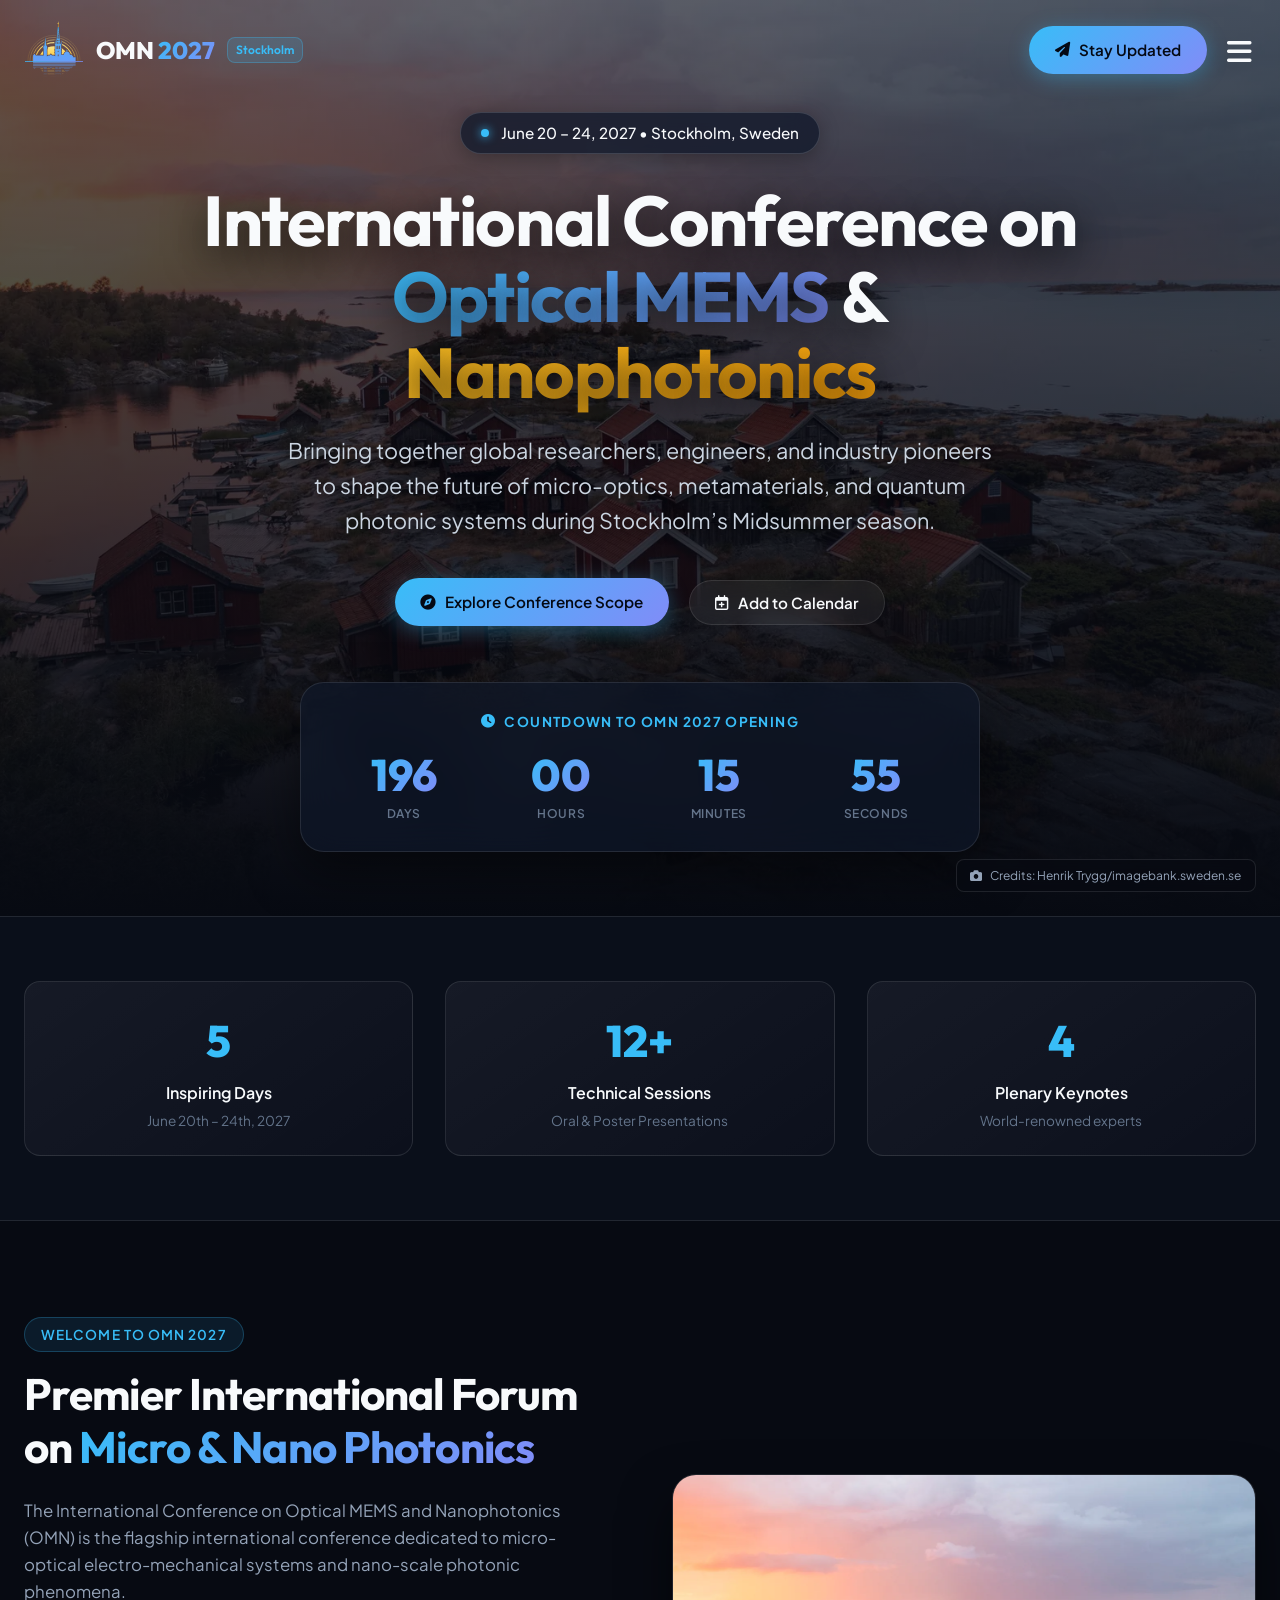
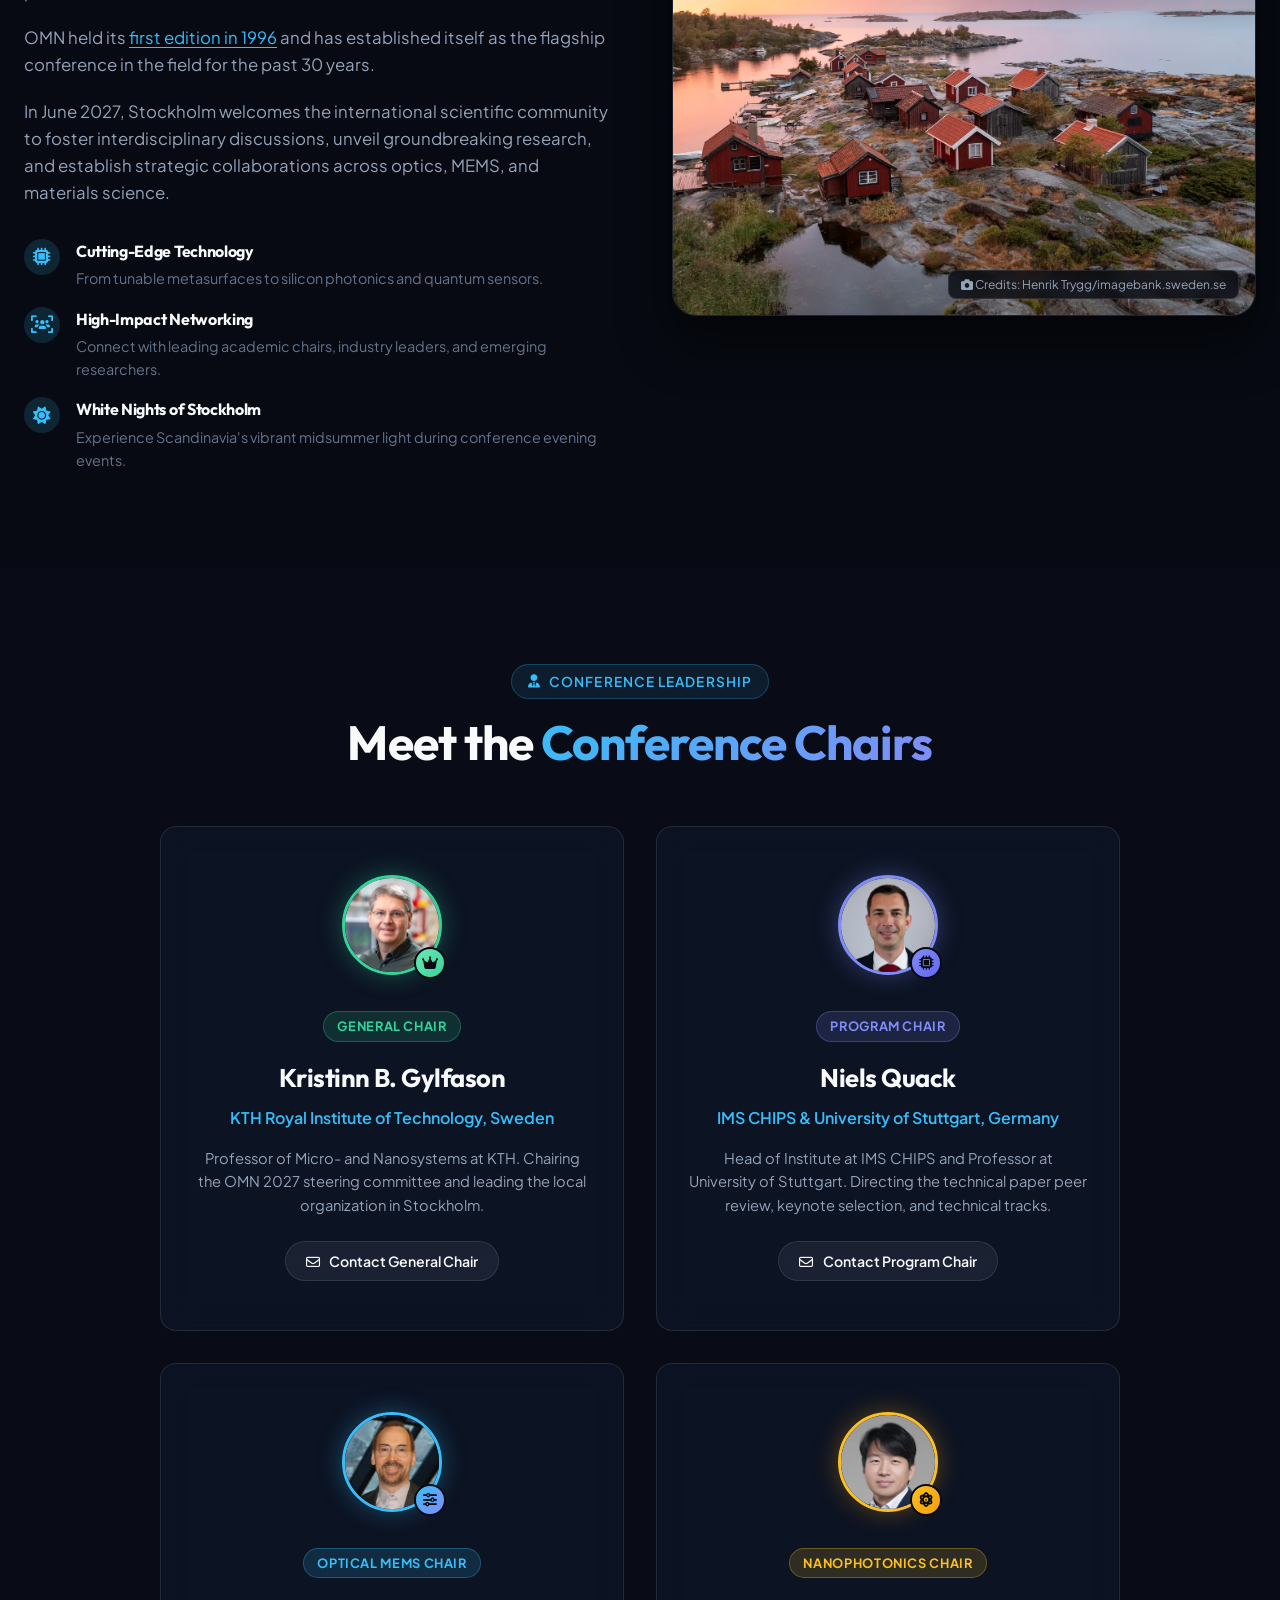
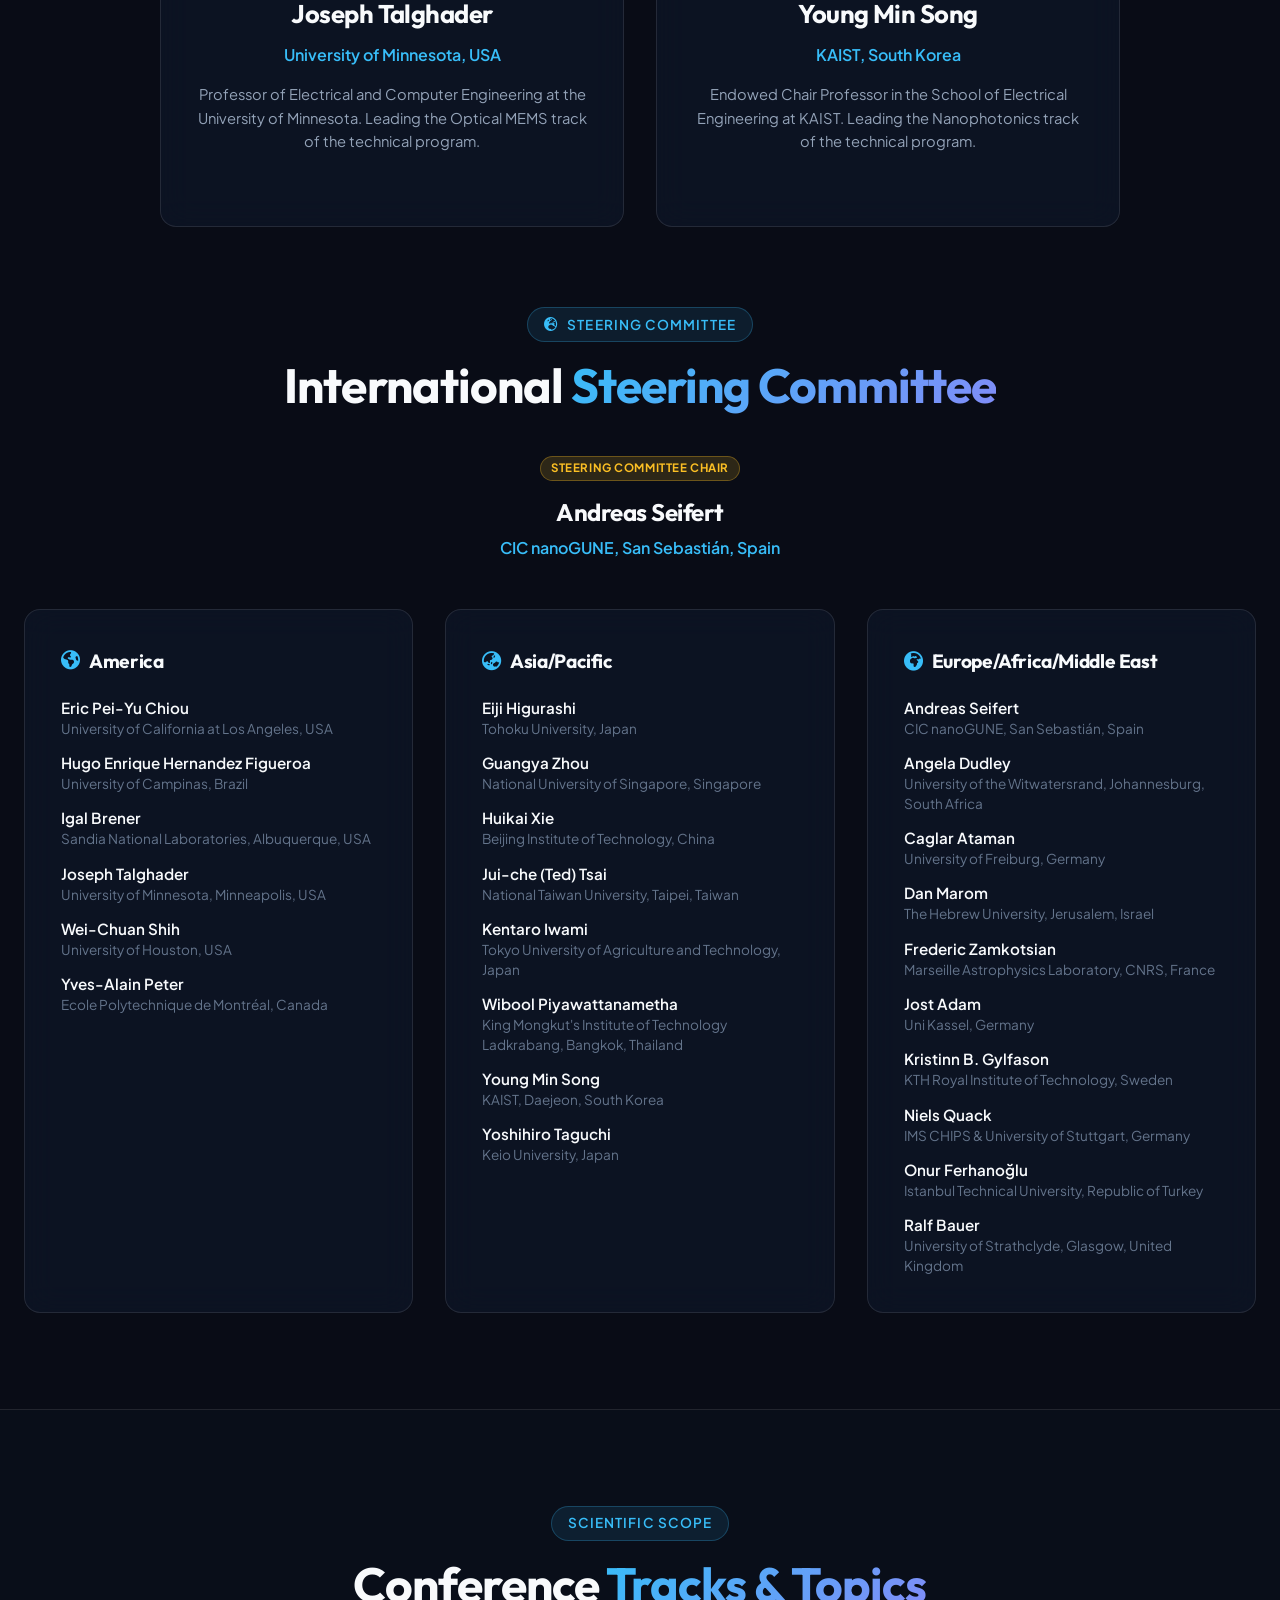
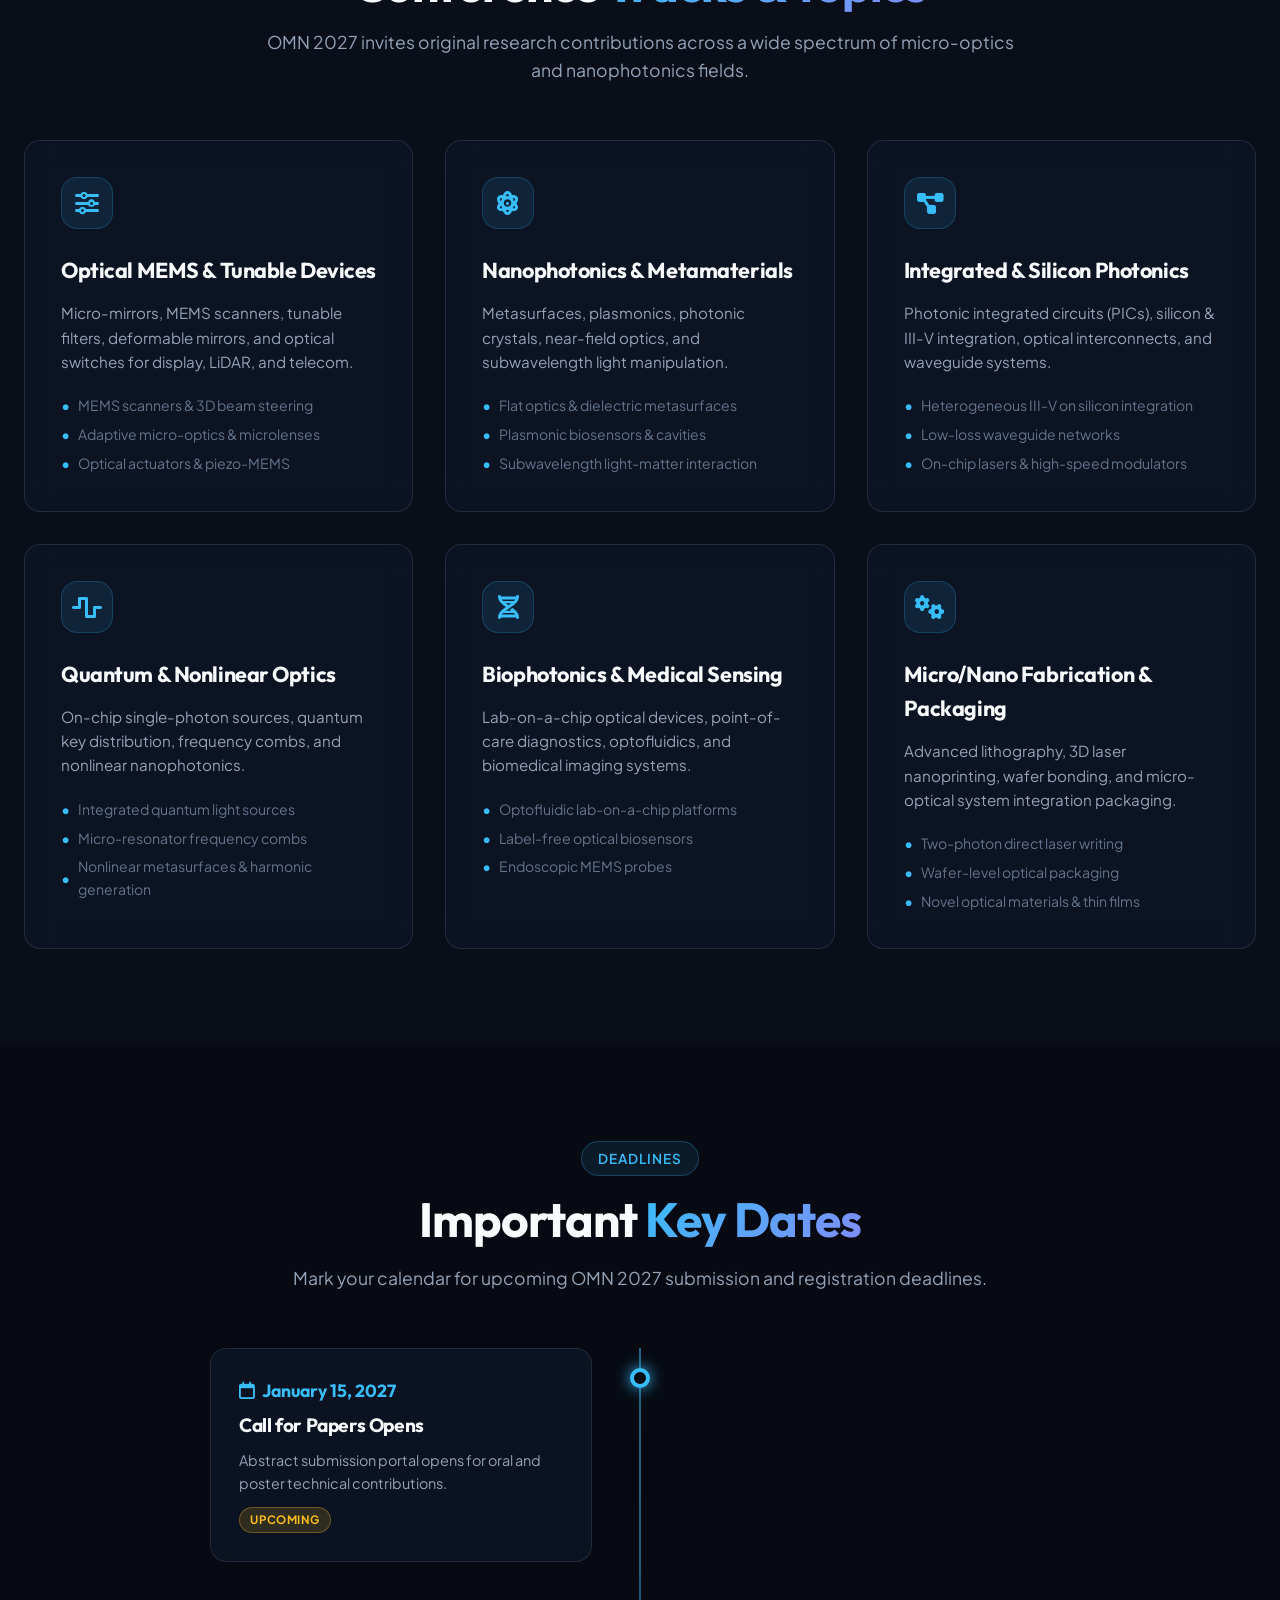
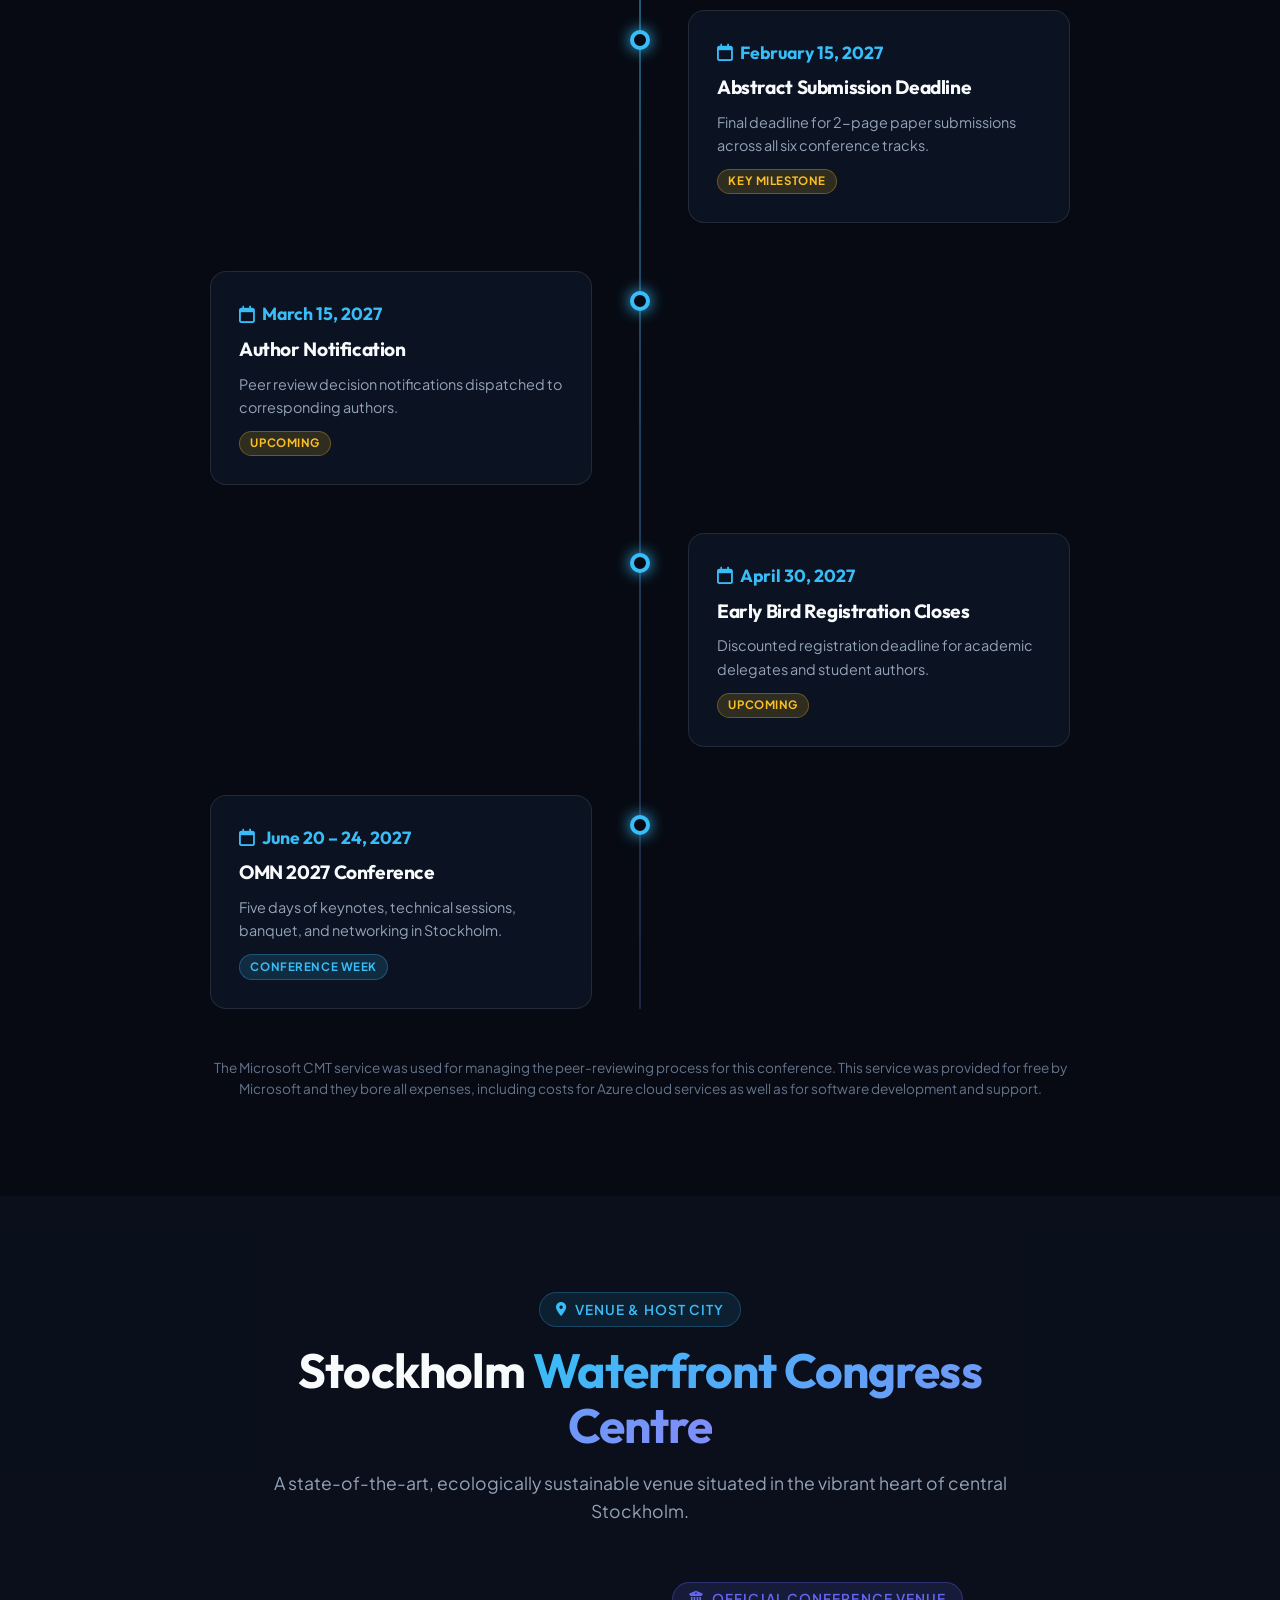
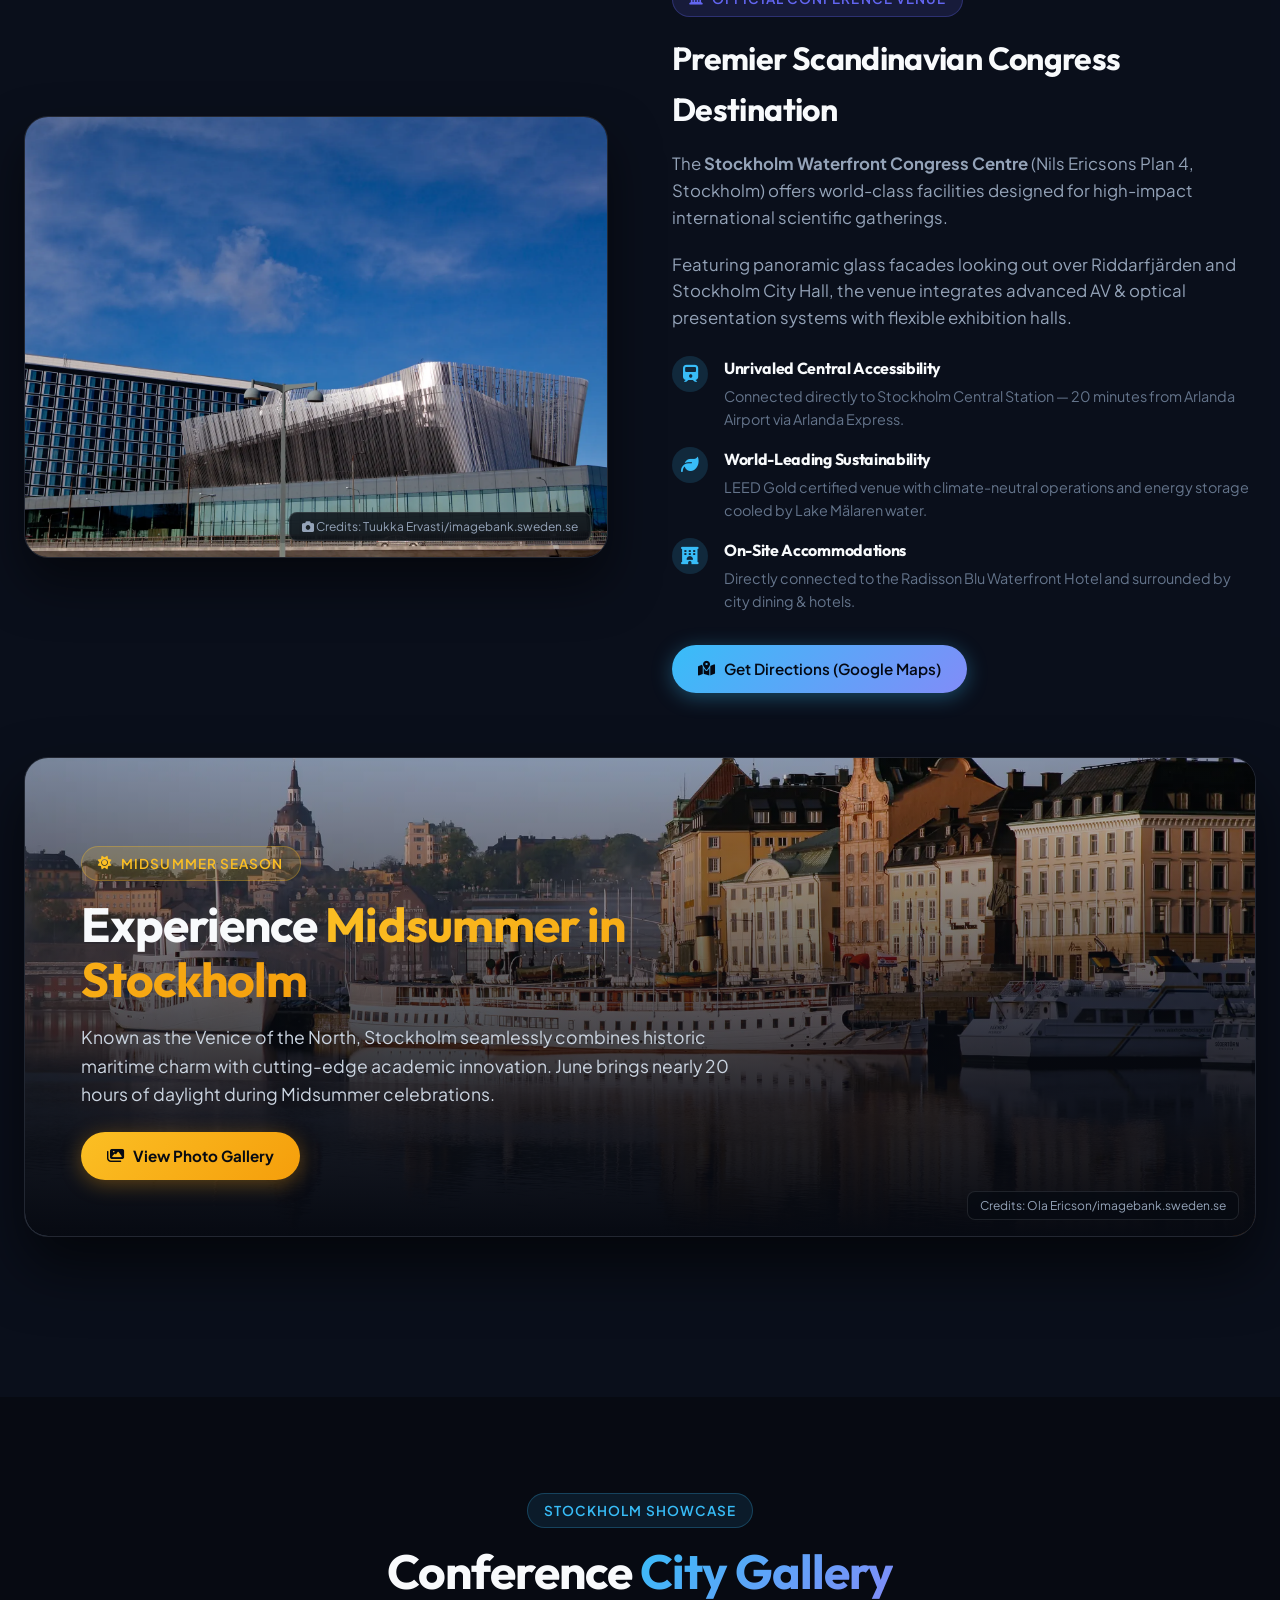
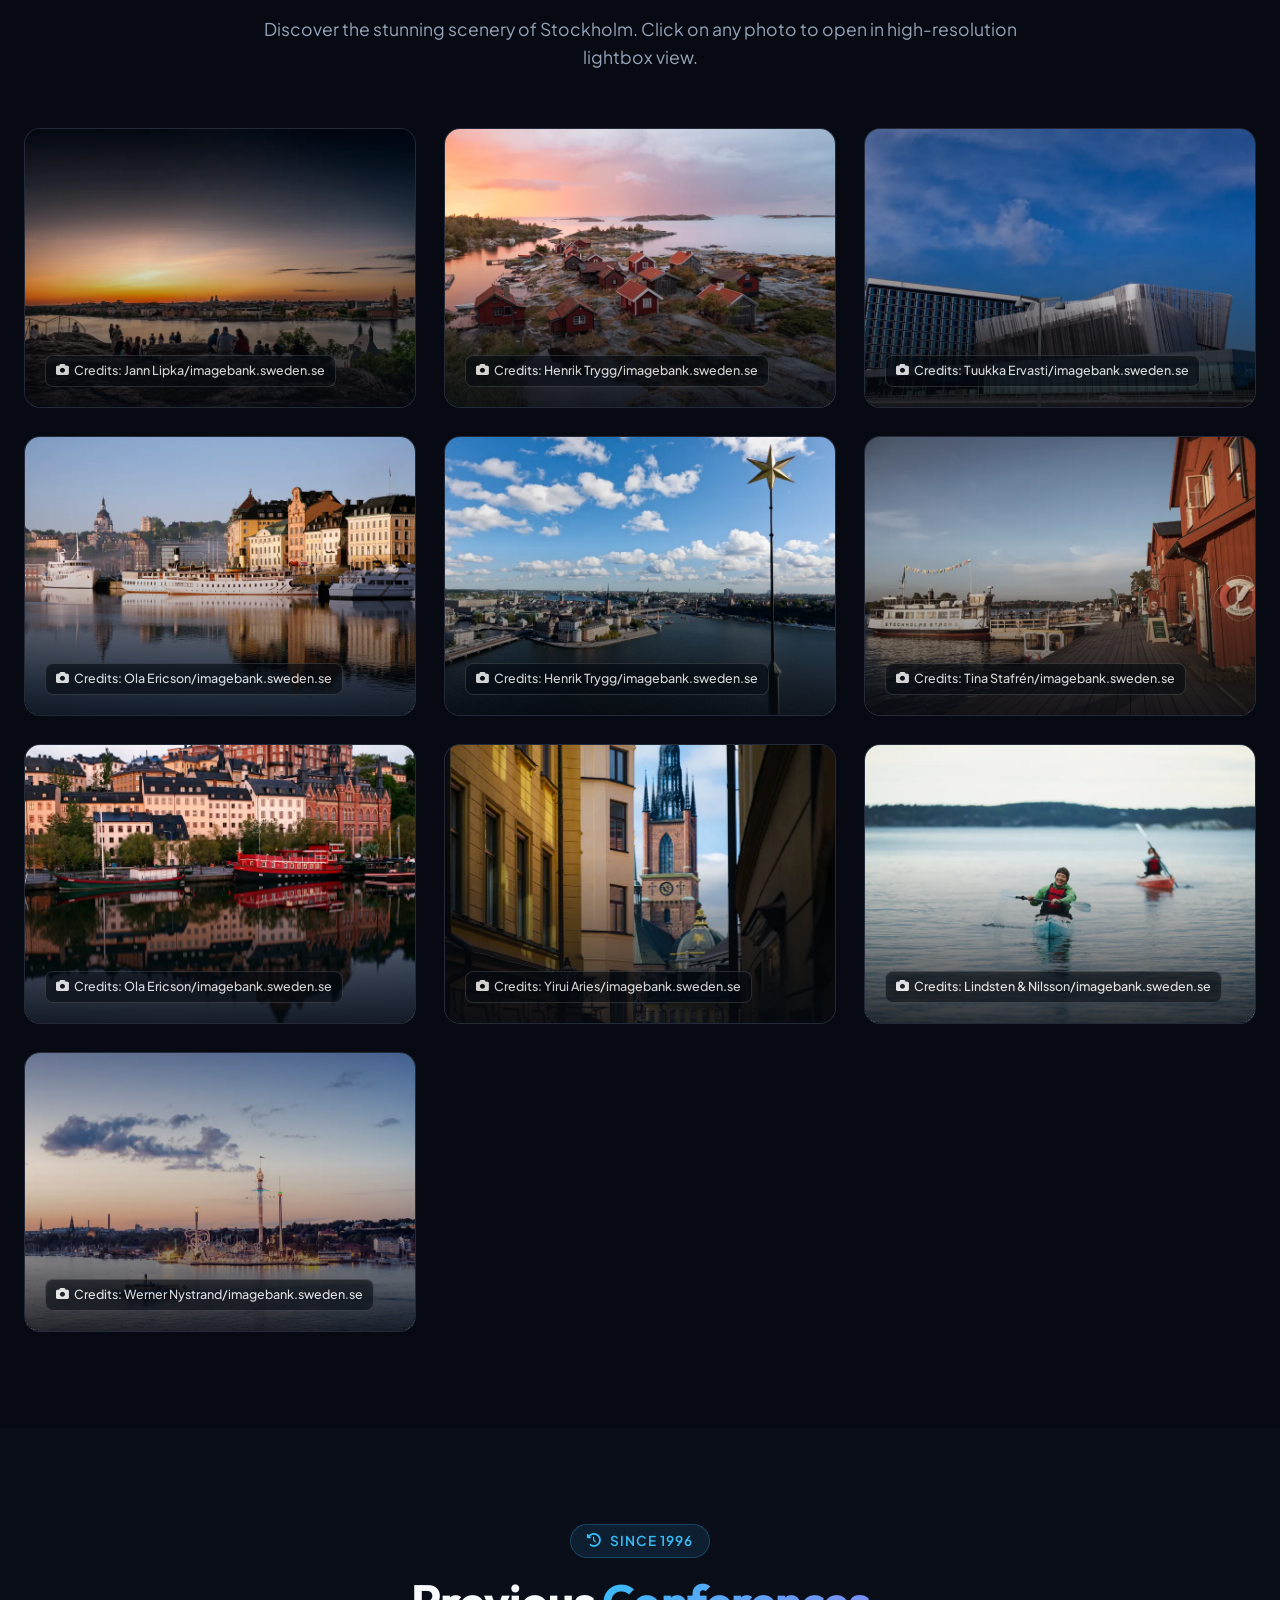
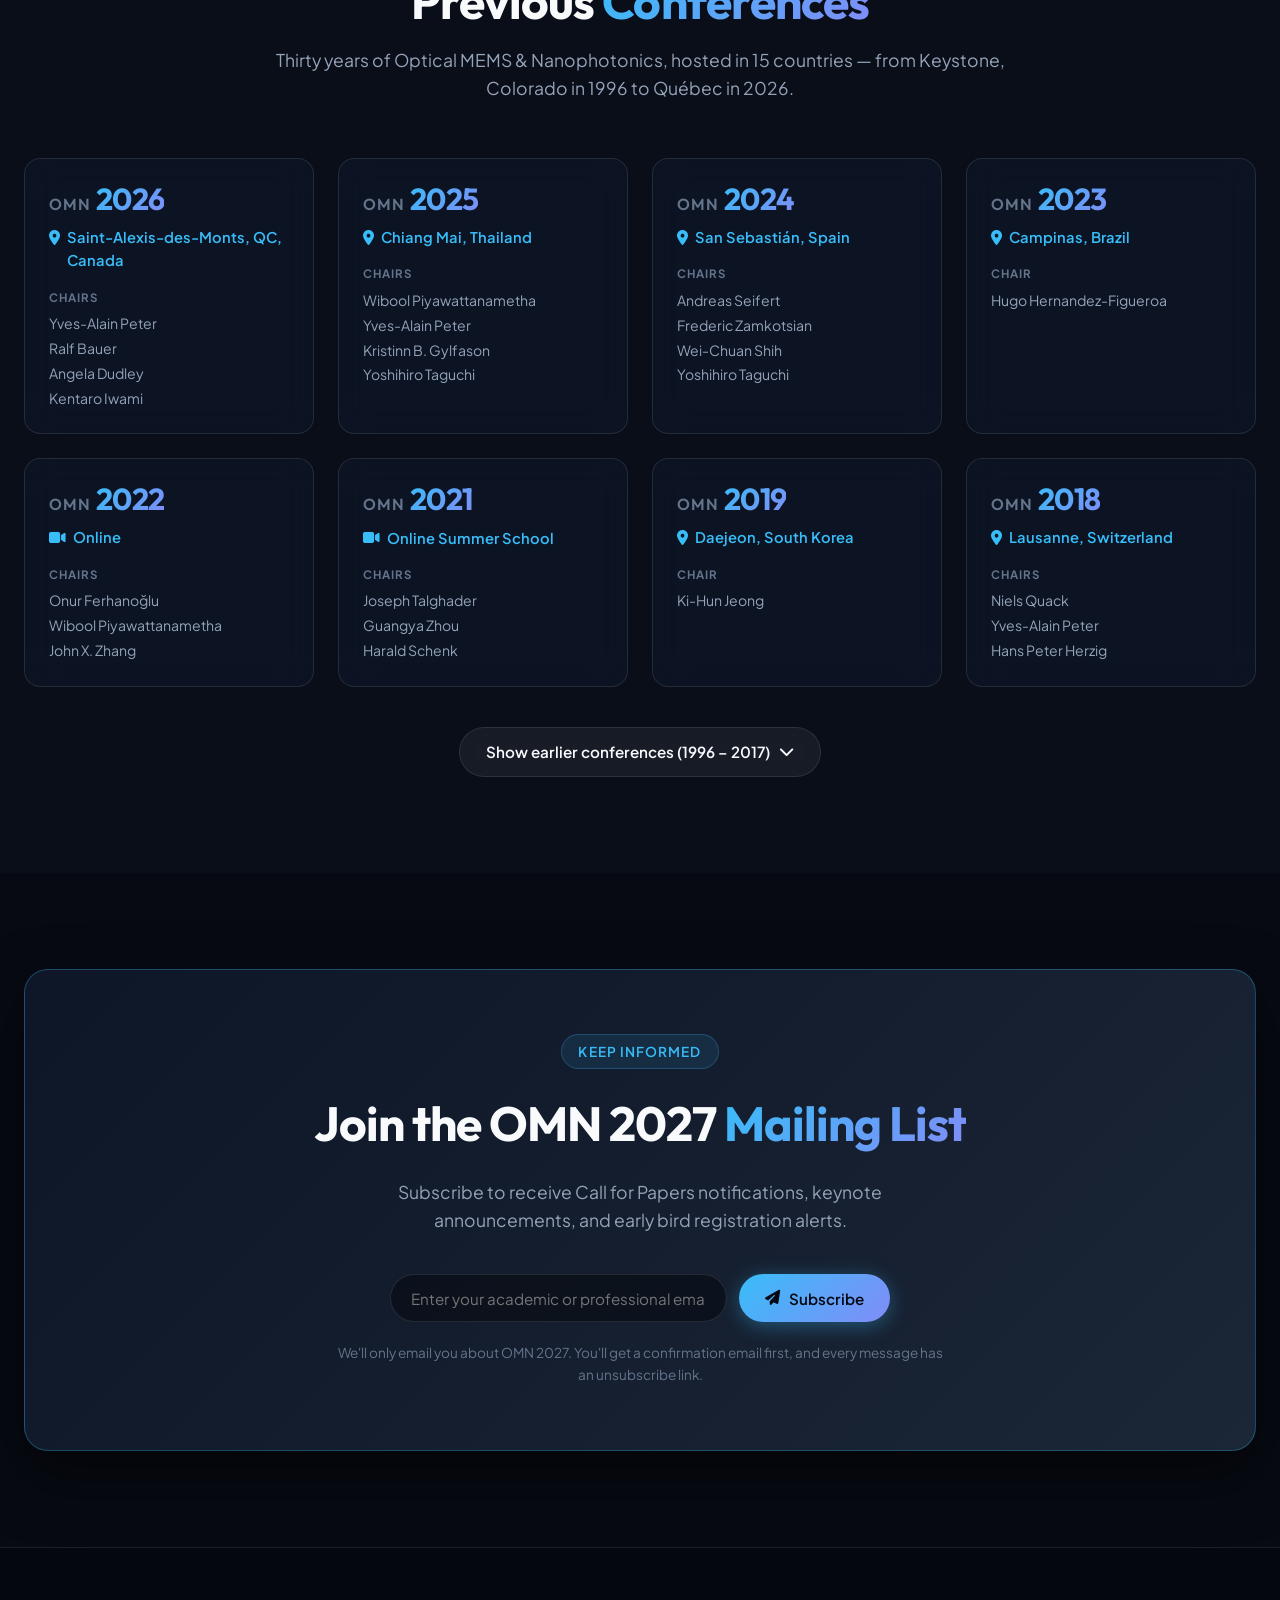
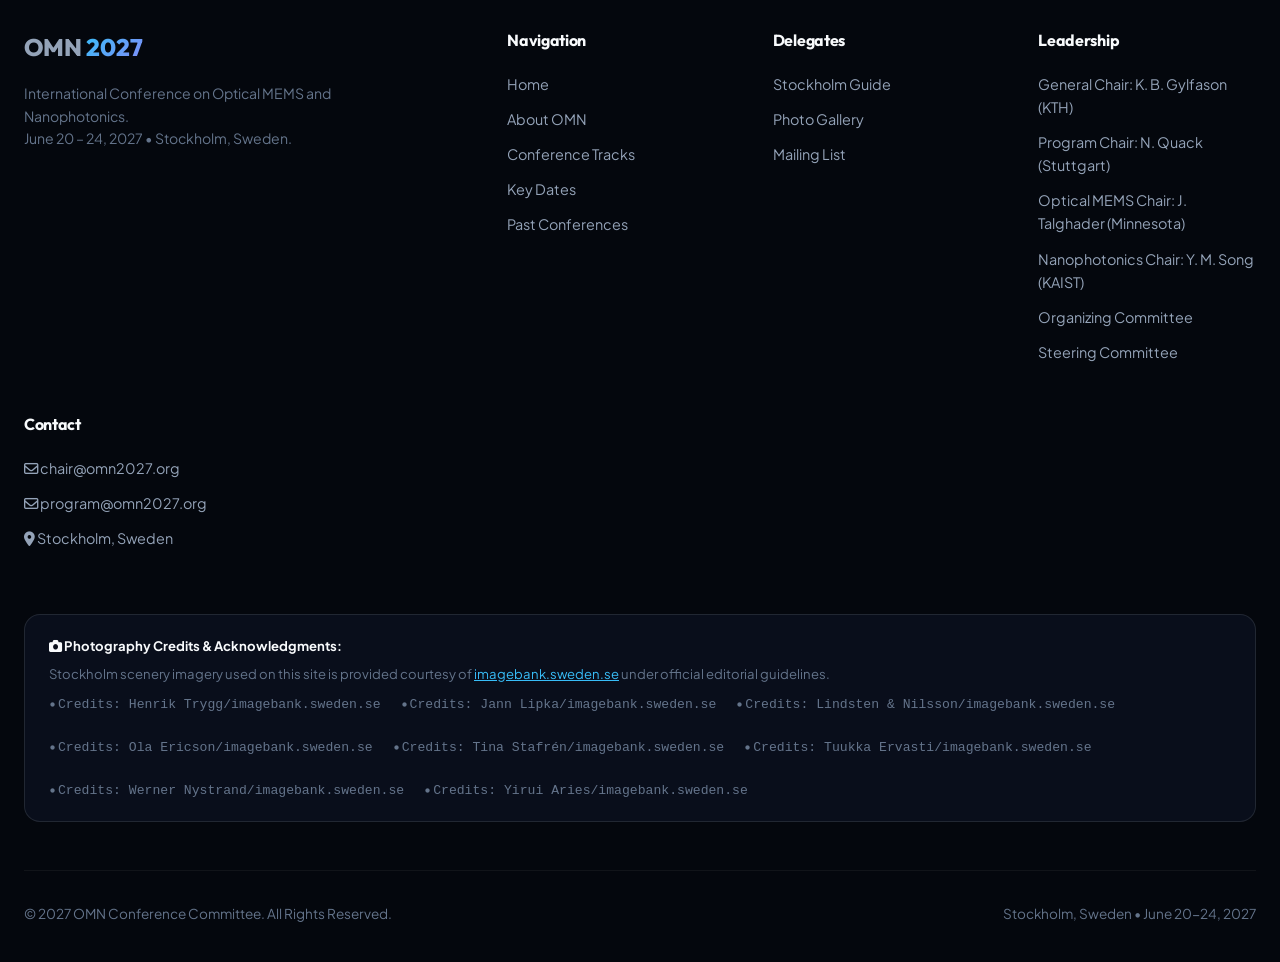
==== index.html @ 180ed930 "Add author and publish date for link previews LinkedIn Post Inspector reported no author or publicat" ====
<!DOCTYPE html>
<html lang="en">

<head>
  <meta charset="UTF-8">
  <meta name="viewport" content="width=device-width, initial-scale=1.0">
  <title>OMN 2027 | International Conference on Optical MEMS and Nanophotonics — Stockholm, Sweden</title>
  <link rel="icon" type="image/svg+xml" href="images/logo/omn2027-logo-dark.svg">

  <!-- SEO & Social Meta Tags -->
  <meta name="description"
    content="Official website for OMN 2027 — The International Conference on Optical MEMS and Nanophotonics, taking place in Stockholm, Sweden, June 20-24, 2027. Chair: Stockholm Conference Committee.">
  <meta name="keywords"
    content="OMN 2027, Optical MEMS, Nanophotonics, Photonic Integrated Circuits, Quantum Optics, Metamaterials, Stockholm Conference, KTH">
  <meta property="og:title" content="OMN 2027 — International Conference on Optical MEMS and Nanophotonics">
  <meta property="og:description"
    content="Join global leaders in Optical MEMS & Nanophotonics in Stockholm, Sweden, June 20-24, 2027, sharing a venue with IEEE Transducers.">
  <!-- Link previews (LinkedIn, Facebook, Slack, X) need absolute URLs; refresh LinkedIn's cache with its Post Inspector -->
  <meta property="og:url" content="https://omn2027.org/">
  <meta property="og:image" content="https://omn2027.org/images/og/omn2027-og.jpg">
  <meta property="og:image:width" content="1200">
  <meta property="og:image:height" content="627">
  <meta property="og:image:alt"
    content="OMN 2027 logo over the Stockholm skyline at sunset. International Conference on Optical MEMS and Nanophotonics, June 20–24, 2027, Stockholm, Sweden.">
  <meta property="og:type" content="website">
  <meta property="og:site_name" content="OMN 2027">
  <!-- Author and publish date for link previews; sources disagree on which date tag LinkedIn reads, so both are set -->
  <meta name="author" content="Kristinn B. Gylfason">
  <meta name="publish_date" property="og:publish_date" content="2026-08-05T00:00:00+02:00">
  <meta property="article:published_time" content="2026-08-05T00:00:00+02:00">
  <meta name="twitter:card" content="summary_large_image">

  <!-- Font & Stylesheet -->
  <link rel="preconnect" href="https://fonts.googleapis.com">
  <link rel="preconnect" href="https://fonts.gstatic.com" crossorigin>
  <link rel="preconnect" href="https://cdnjs.cloudflare.com" crossorigin>
  <link rel="preload" as="image" href="images/web/jann_lipka-summer_in_the_city-12030-1920.webp" fetchpriority="high">
  <link rel="stylesheet"
    href="https://fonts.googleapis.com/css2?family=Outfit:wght@400;500;600;700;800&family=Plus+Jakarta+Sans:wght@300;400;500;600;700&display=swap">
  <!-- ?v= makes browsers fetch fresh copies: change it (here and on script.js) whenever styles.css or script.js changes -->
  <link rel="stylesheet" href="styles.css?v=20261031">
  <!-- Icons load without blocking first paint -->
  <link rel="stylesheet" href="https://cdnjs.cloudflare.com/ajax/libs/font-awesome/6.4.0/css/all.min.css" media="print"
    onload="this.media='all'">
  <noscript>
    <link rel="stylesheet" href="https://cdnjs.cloudflare.com/ajax/libs/font-awesome/6.4.0/css/all.min.css">
  </noscript>

  <!-- Machine-Readable Structured Data (Schema.org / JSON-LD) -->
  <script type="application/ld+json">
  {
    "@context": "https://schema.org",
    "@type": "Event",
    "name": "International Conference on Optical MEMS and Nanophotonics (OMN 2027)",
    "startDate": "2027-06-20T09:00:00+02:00",
    "endDate": "2027-06-24T18:00:00+02:00",
    "eventAttendanceMode": "https://schema.org/OfflineEventAttendanceMode",
    "eventStatus": "https://schema.org/EventScheduled",
    "location": {
      "@type": "Place",
      "name": "Stockholm Waterfront Congress Centre",
      "address": {
        "@type": "PostalAddress",
        "streetAddress": "Nils Ericsons Plan 4",
        "addressLocality": "Stockholm",
        "postalCode": "111 64",
        "addressCountry": "SE"
      }
    },
    "description": "The premier international annual gathering presenting breakthrough advances in Optical MEMS, micro-optics, nanophotonics, integrated photonics, and quantum optics.",
    "organizer": {
      "@type": "Organization",
      "name": "OMN 2027 Organizing Committee",
      "founder": [
        {
          "@type": "Person",
          "name": "Kristinn B. Gylfason",
          "jobTitle": "General Chair",
          "worksFor": {
            "@type": "EducationalOrganization",
            "name": "KTH Royal Institute of Technology"
          }
        },
        {
          "@type": "Person",
          "name": "Niels Quack",
          "jobTitle": "Program Chair",
          "worksFor": {
            "@type": "EducationalOrganization",
            "name": "IMS CHIPS and University of Stuttgart"
          }
        },
        {
          "@type": "Person",
          "name": "Joseph Talghader",
          "jobTitle": "Optical MEMS Chair",
          "worksFor": {
            "@type": "EducationalOrganization",
            "name": "University of Minnesota"
          }
        },
        {
          "@type": "Person",
          "name": "Young Min Song",
          "jobTitle": "Nanophotonics Chair",
          "worksFor": {
            "@type": "EducationalOrganization",
            "name": "KAIST"
          }
        }
      ]
    },
    "image": [
      {
        "@type": "ImageObject",
        "url": "images/jann_lipka-summer_in_the_city-12030-15.jpg",
        "caption": "Summer in the City Stockholm",
        "creator": { "@type": "Person", "name": "Jann Lipka" },
        "copyrightHolder": { "@type": "Organization", "name": "imagebank.sweden.se" },
        "creditText": "Credits: Jann Lipka/imagebank.sweden.se"
      },
      {
        "@type": "ImageObject",
        "url": "images/henrik_trygg-roder-12423-15.jpg",
        "caption": "Stockholm Archipelago & Architecture",
        "creator": { "@type": "Person", "name": "Henrik Trygg" },
        "copyrightHolder": { "@type": "Organization", "name": "imagebank.sweden.se" },
        "creditText": "Credits: Henrik Trygg/imagebank.sweden.se"
      },
      {
        "@type": "ImageObject",
        "url": "images/tuukka_ervasti-stockholm_waterfront_congress_centre-708-15.jpg",
        "caption": "Stockholm Waterfront Congress Centre",
        "creator": { "@type": "Person", "name": "Tuukka Ervasti" },
        "copyrightHolder": { "@type": "Organization", "name": "imagebank.sweden.se" },
        "creditText": "Credits: Tuukka Ervasti/imagebank.sweden.se"
      },
      {
        "@type": "ImageObject",
        "url": "images/ola_ericson-skeppsbron_-1093-15.jpg",
        "caption": "Skeppsbron Stockholm Waterfront",
        "creator": { "@type": "Person", "name": "Ola Ericson" },
        "copyrightHolder": { "@type": "Organization", "name": "imagebank.sweden.se" },
        "creditText": "Credits: Ola Ericson/imagebank.sweden.se"
      },
      {
        "@type": "ImageObject",
        "url": "images/henrik_trygg-view_over_riddarholmen-2032-15.jpg",
        "caption": "View over Riddarholmen Stockholm",
        "creator": { "@type": "Person", "name": "Henrik Trygg" },
        "copyrightHolder": { "@type": "Organization", "name": "imagebank.sweden.se" },
        "creditText": "Credits: Henrik Trygg/imagebank.sweden.se"
      },
      {
        "@type": "ImageObject",
        "url": "images/tina_stafren-boat_trip_to_fjaderholmarna-7512-15.jpg",
        "caption": "Boat trip to Fjäderholmarna",
        "creator": { "@type": "Person", "name": "Tina Stafrén" },
        "copyrightHolder": { "@type": "Organization", "name": "imagebank.sweden.se" },
        "creditText": "Credits: Tina Stafrén/imagebank.sweden.se"
      },
      {
        "@type": "ImageObject",
        "url": "images/ola_ericson-hills_of_sodermalm-366-15.jpg",
        "caption": "Hills of Södermalm Stockholm",
        "creator": { "@type": "Person", "name": "Ola Ericson" },
        "copyrightHolder": { "@type": "Organization", "name": "imagebank.sweden.se" },
        "creditText": "Credits: Ola Ericson/imagebank.sweden.se"
      },
      {
        "@type": "ImageObject",
        "url": "images/yirui_aries-stockholm_old_town-9948-15.jpg",
        "caption": "Stockholm Old Town Gamla Stan",
        "creator": { "@type": "Person", "name": "Yirui Aries" },
        "copyrightHolder": { "@type": "Organization", "name": "imagebank.sweden.se" },
        "creditText": "Credits: Yirui Aries/imagebank.sweden.se"
      },
      {
        "@type": "ImageObject",
        "url": "images/lindsten_&_nilsson-swedish_water-5947-15.jpg",
        "caption": "Swedish Water Archipelago",
        "creator": { "@type": "Organization", "name": "Lindsten & Nilsson" },
        "copyrightHolder": { "@type": "Organization", "name": "imagebank.sweden.se" },
        "creditText": "Credits: Lindsten & Nilsson/imagebank.sweden.se"
      },
      {
        "@type": "ImageObject",
        "url": "images/werner_nystrand-stockholm_amusement_park-6094-15.jpg",
        "caption": "Stockholm Amusement Park Skyline",
        "creator": { "@type": "Person", "name": "Werner Nystrand" },
        "copyrightHolder": { "@type": "Organization", "name": "imagebank.sweden.se" },
        "creditText": "Credits: Werner Nystrand/imagebank.sweden.se"
      }
    ]
  }
  </script>
</head>

<body>

  <!-- Sticky Header -->
  <header class="site-header" id="site-header">
    <div class="container">
      <div class="nav-wrapper">
        <a href="#hero" class="brand-logo" id="brand-logo">
          <img class="brand-mark" src="images/logo/omn2027-logo-dark.svg" alt="" width="60" height="60">
          <span>OMN <span class="gradient-text">2027</span></span>
          <span class="brand-badge">Stockholm</span>
        </a>

        <nav id="main-nav">
          <ul class="nav-links" id="nav-links">
            <li><a href="#hero" class="active">Home</a></li>
            <li><a href="#about">About OMN</a></li>
            <li><a href="#committee">Organizers</a></li>
            <li><a href="#topics">Scope & Topics</a></li>
            <li><a href="#timeline">Key Dates</a></li>
            <li><a href="#stockholm">Stockholm & Venue</a></li>
            <li><a href="#gallery">Gallery</a></li>
            <li><a href="#history">History</a></li>
          </ul>
        </nav>

        <div class="nav-actions">
          <a href="#subscribe" class="btn btn-primary" id="header-cta-btn">
            <i class="fa-solid fa-paper-plane"></i> Stay Updated
          </a>
          <button class="mobile-nav-toggle" id="mobile-toggle" aria-label="Toggle navigation menu">
            <i class="fa-solid fa-bars"></i>
          </button>
        </div>
      </div>
    </div>
  </header>

  <!-- Hero Section -->
  <section class="hero-section" id="hero">
    <!-- Dynamic Background Slideshow -->
    <div class="hero-bg-container" id="hero-bg">
      <div class="hero-slide active"
        style="background-image: url('images/web/jann_lipka-summer_in_the_city-12030-1920.webp');"
        data-credit="Credits: Jann Lipka/imagebank.sweden.se"></div>
      <!-- Later slides use data-bg so they load after the page (see script.js) -->
      <div class="hero-slide" data-bg="images/web/henrik_trygg-roder-12423-1920.webp"
        data-credit="Credits: Henrik Trygg/imagebank.sweden.se"></div>
      <div class="hero-slide" data-bg="images/web/ola_ericson-skeppsbron_-1093-1920.webp"
        data-credit="Credits: Ola Ericson/imagebank.sweden.se"></div>
    </div>
    <div class="hero-overlay"></div>

    <div class="container">
      <div class="hero-content">
        <div class="hero-meta-badge">
          <span class="dot"></span>
          <span>June 20 – 24, 2027 • Stockholm, Sweden</span>
        </div>

        <h1 class="hero-title">
          International Conference on <br>
          <span class="gradient-text">Optical MEMS</span> & <span class="gold-gradient-text">Nanophotonics</span>
        </h1>

        <p class="hero-subtitle">
          Bringing together global researchers, engineers, and industry pioneers to shape the future of micro-optics,
          metamaterials, and quantum photonic systems during Stockholm’s Midsummer season.
        </p>

        <div class="hero-actions">
          <a href="#topics" class="btn btn-primary" id="hero-cta-explore">
            <i class="fa-solid fa-compass"></i> Explore Conference Scope
          </a>
          <button class="btn btn-secondary" id="calendar-btn">
            <i class="fa-regular fa-calendar-plus"></i> Add to Calendar
          </button>
        </div>

        <!-- Live Countdown Timer -->
        <div class="countdown-box" id="countdown-box">
          <div class="countdown-header">
            <i class="fa-solid fa-clock"></i> Countdown to OMN 2027 Opening
          </div>
          <div class="countdown-grid">
            <div class="countdown-item">
              <span class="countdown-number" id="cd-days">000</span>
              <span class="countdown-label">Days</span>
            </div>
            <div class="countdown-item">
              <span class="countdown-number" id="cd-hours">00</span>
              <span class="countdown-label">Hours</span>
            </div>
            <div class="countdown-item">
              <span class="countdown-number" id="cd-minutes">00</span>
              <span class="countdown-label">Minutes</span>
            </div>
            <div class="countdown-item">
              <span class="countdown-number" id="cd-seconds">00</span>
              <span class="countdown-label">Seconds</span>
            </div>
          </div>
        </div>
      </div>
    </div>

    <!-- Photographer Credit Overlay -->
    <div class="hero-credit-tag" id="hero-credit">
      <i class="fa-solid fa-camera"></i> <span id="hero-credit-text">Credits: Jann Lipka/imagebank.sweden.se</span>
    </div>
  </section>

  <!-- Highlights / Stats Bar -->
  <section class="stats-section">
    <div class="container">
      <div class="stats-grid">
        <div class="stat-card">
          <div class="stat-val">5</div>
          <div class="stat-title">Inspiring Days</div>
          <div class="stat-desc">June 20th – 24th, 2027</div>
        </div>
        <div class="stat-card">
          <div class="stat-val">12+</div>
          <div class="stat-title">Technical Sessions</div>
          <div class="stat-desc">Oral & Poster Presentations</div>
        </div>
        <div class="stat-card">
          <div class="stat-val">4</div>
          <div class="stat-title">Plenary Keynotes</div>
          <div class="stat-desc">World-renowned experts</div>
        </div>

      </div>
    </div>
  </section>

  <!-- About / Overview Section -->
  <section class="about-section" id="about">
    <div class="container">
      <div class="about-grid">
        <div class="about-text">
          <div class="section-tag">Welcome to OMN 2027</div>
          <h2>Premier International Forum on <span class="gradient-text">Micro & Nano Photonics</span></h2>
          <p>
            The International Conference on Optical MEMS and Nanophotonics (OMN) is the flagship international
            conference dedicated to micro-optical electro-mechanical systems and nano-scale photonic phenomena.
          </p>
          <p>
            OMN held its <a href="#history">first edition in 1996</a> and has established itself as the flagship
            conference in the field for the past 30 years.
          </p>
          <p>
            In June 2027, Stockholm welcomes the international scientific community to foster interdisciplinary
            discussions, unveil groundbreaking research, and establish strategic collaborations across optics, MEMS, and
            materials science.
          </p>

          <ul class="feature-list">
            <li class="feature-item">
              <div class="feature-icon"><i class="fa-solid fa-microchip"></i></div>
              <div class="feature-details">
                <h4>Cutting-Edge Technology</h4>
                <p>From tunable metasurfaces to silicon photonics and quantum sensors.</p>
              </div>
            </li>
            <li class="feature-item">
              <div class="feature-icon"><i class="fa-solid fa-users-viewfinder"></i></div>
              <div class="feature-details">
                <h4>High-Impact Networking</h4>
                <p>Connect with leading academic chairs, industry leaders, and emerging researchers.</p>
              </div>
            </li>
            <li class="feature-item">
              <div class="feature-icon"><i class="fa-solid fa-sun"></i></div>
              <div class="feature-details">
                <h4>White Nights of Stockholm</h4>
                <p>Experience Scandinavia's vibrant midsummer light during conference evening events.</p>
              </div>
            </li>
          </ul>
        </div>

        <div class="about-image-card" itemscope itemtype="https://schema.org/ImageObject">
          <img src="images/web/henrik_trygg-roder-12423-1920.webp" width="1920" height="1079" loading="lazy"
            decoding="async" alt="Stockholm waterfront scenery - Credits: Henrik Trygg/imagebank.sweden.se"
            itemprop="contentUrl">
          <div class="about-image-credit" role="doc-credit" itemprop="creditText">
            <i class="fa-solid fa-camera"></i> Credits: Henrik Trygg/imagebank.sweden.se
          </div>
        </div>
      </div>
    </div>
  </section>

  <!-- Conference Chairs / Leadership Section -->
  <section class="committee-section" id="committee"
    style="padding: 6rem 0; background: rgba(15, 23, 42, 0.2); border-bottom: 1px solid var(--border-color);">
    <div class="container">
      <div class="section-header">
        <div class="section-tag"><i class="fa-solid fa-user-tie"></i> Conference Leadership</div>
        <h2 class="section-title">Meet the <span class="gradient-text">Conference Chairs</span></h2>
      </div>

      <div class="topics-grid chairs-grid">
        <!-- General Chair -->
        <div class="topic-card"
          style="text-align: center; display: flex; flex-direction: column; align-items: center; padding: 3rem 2rem;">
          <div style="position: relative; margin-bottom: 1.5rem;">
            <img src="images/gylfason.jpg" width="100" height="100" alt="Prof. Kristinn B. Gylfason — General Chair"
              style="width: 100px; height: 100px; border-radius: 50%; object-fit: cover; border: 3px solid #34d399; box-shadow: 0 0 25px rgba(52, 211, 153, 0.35);">
            <span
              style="position: absolute; bottom: -4px; right: -4px; background: linear-gradient(135deg, #6ee7b7 0%, #34d399 100%); color: #070a12; width: 32px; height: 32px; border-radius: 50%; display: flex; align-items: center; justify-content: center; font-size: 0.9rem; font-weight: bold; border: 2px solid var(--bg-dark);">
              <i class="fa-solid fa-crown"></i>
            </span>
          </div>

          <span class="timeline-status"
            style="margin-bottom: 1rem; font-size: 0.8rem; padding: 0.25rem 0.85rem; background: rgba(52, 211, 153, 0.15); color: #34d399; border: 1px solid rgba(52, 211, 153, 0.3);">
            General Chair
          </span>

          <h3 style="font-size: 1.6rem; margin-bottom: 0.4rem;">Kristinn B. Gylfason</h3>
          <p style="color: var(--accent-cyan); font-weight: 600; font-size: 1rem; margin-bottom: 1rem;">
            KTH Royal Institute of Technology, Sweden
          </p>
          <p style="color: var(--text-secondary); font-size: 0.92rem; line-height: 1.6; margin-bottom: 1.5rem;">
            Professor of Micro- and Nanosystems at KTH. Chairing the OMN 2027 steering committee and leading the local
            organization in Stockholm.
          </p>

          <a href="mailto:chair@omn2027.org" class="btn btn-secondary"
            style="font-size: 0.88rem; padding: 0.5rem 1.25rem;">
            <i class="fa-regular fa-envelope"></i> Contact General Chair
          </a>
        </div>

        <!-- Technical Program Chair -->
        <div class="topic-card"
          style="text-align: center; display: flex; flex-direction: column; align-items: center; padding: 3rem 2rem;">
          <div style="position: relative; margin-bottom: 1.5rem;">
            <img src="images/web/Quack_Niels-400.webp" width="100" height="100" alt="Prof. Niels Quack — Program Chair"
              style="width: 100px; height: 100px; border-radius: 50%; object-fit: cover; border: 3px solid #818cf8; box-shadow: 0 0 25px rgba(129, 140, 248, 0.35);">
            <span
              style="position: absolute; bottom: -4px; right: -4px; background: linear-gradient(135deg, #818cf8 0%, #6366f1 100%); color: #070a12; width: 32px; height: 32px; border-radius: 50%; display: flex; align-items: center; justify-content: center; font-size: 0.9rem; font-weight: bold; border: 2px solid var(--bg-dark);">
              <i class="fa-solid fa-microchip"></i>
            </span>
          </div>

          <span class="timeline-status"
            style="margin-bottom: 1rem; font-size: 0.8rem; padding: 0.25rem 0.85rem; background: rgba(129, 140, 248, 0.15); color: #818cf8; border: 1px solid rgba(129, 140, 248, 0.3);">
            Program Chair
          </span>

          <h3 style="font-size: 1.6rem; margin-bottom: 0.4rem;">Niels Quack</h3>
          <p style="color: var(--accent-cyan); font-weight: 600; font-size: 1rem; margin-bottom: 1rem;">
            IMS CHIPS & University of Stuttgart, Germany
          </p>
          <p style="color: var(--text-secondary); font-size: 0.92rem; line-height: 1.6; margin-bottom: 1.5rem;">
            Head of Institute at IMS CHIPS and Professor at University of Stuttgart. Directing the technical paper peer
            review, keynote selection, and technical tracks.
          </p>

          <a href="mailto:program@omn2027.org" class="btn btn-secondary"
            style="font-size: 0.88rem; padding: 0.5rem 1.25rem;">
            <i class="fa-regular fa-envelope"></i> Contact Program Chair
          </a>
        </div>

        <!-- Optical MEMS Chair -->
        <div class="topic-card"
          style="text-align: center; display: flex; flex-direction: column; align-items: center; padding: 3rem 2rem;">
          <div style="position: relative; margin-bottom: 1.5rem;">
            <img src="images/web/Joseph_Talghader-400.webp" width="100" height="100"
              alt="Prof. Joseph Talghader — Optical MEMS Chair"
              style="width: 100px; height: 100px; border-radius: 50%; object-fit: cover; border: 3px solid var(--accent-cyan); box-shadow: 0 0 25px rgba(56, 189, 248, 0.35);">
            <span
              style="position: absolute; bottom: -4px; right: -4px; background: var(--gradient-primary); color: #070a12; width: 32px; height: 32px; border-radius: 50%; display: flex; align-items: center; justify-content: center; font-size: 0.9rem; font-weight: bold; border: 2px solid var(--bg-dark);">
              <i class="fa-solid fa-sliders"></i>
            </span>
          </div>

          <span class="timeline-status status-event"
            style="margin-bottom: 1rem; font-size: 0.8rem; padding: 0.25rem 0.85rem;">
            Optical MEMS Chair
          </span>

          <h3 style="font-size: 1.6rem; margin-bottom: 0.4rem;">Joseph Talghader</h3>
          <p style="color: var(--accent-cyan); font-weight: 600; font-size: 1rem; margin-bottom: 1rem;">
            University of Minnesota, USA
          </p>
          <p style="color: var(--text-secondary); font-size: 0.92rem; line-height: 1.6; margin-bottom: 1.5rem;">
            Professor of Electrical and Computer Engineering at the University of Minnesota. Leading the Optical MEMS
            track of the technical program.
          </p>
        </div>

        <!-- Nanophotonics Chair -->
        <div class="topic-card"
          style="text-align: center; display: flex; flex-direction: column; align-items: center; padding: 3rem 2rem;">
          <div style="position: relative; margin-bottom: 1.5rem;">
            <img src="images/web/Young_Min_Song-400.webp" width="100" height="100"
              alt="Prof. Young Min Song — Nanophotonics Chair"
              style="width: 100px; height: 100px; border-radius: 50%; object-fit: cover; border: 3px solid var(--accent-gold); box-shadow: 0 0 25px rgba(245, 158, 11, 0.35);">
            <span
              style="position: absolute; bottom: -4px; right: -4px; background: var(--gradient-gold); color: #070a12; width: 32px; height: 32px; border-radius: 50%; display: flex; align-items: center; justify-content: center; font-size: 0.9rem; font-weight: bold; border: 2px solid var(--bg-dark);">
              <i class="fa-solid fa-atom"></i>
            </span>
          </div>

          <span class="timeline-status status-upcoming"
            style="margin-bottom: 1rem; font-size: 0.8rem; padding: 0.25rem 0.85rem;">
            Nanophotonics Chair
          </span>

          <h3 style="font-size: 1.6rem; margin-bottom: 0.4rem;">Young Min Song</h3>
          <p style="color: var(--accent-cyan); font-weight: 600; font-size: 1rem; margin-bottom: 1rem;">
            KAIST, South Korea
          </p>
          <p style="color: var(--text-secondary); font-size: 0.92rem; line-height: 1.6; margin-bottom: 1.5rem;">
            Endowed Chair Professor in the School of Electrical Engineering at KAIST. Leading the Nanophotonics track
            of the technical program.
          </p>
        </div>
      </div>

      <!-- International Steering Committee -->
      <div class="steering-committee" id="steering-committee">
        <div class="section-header">
          <div class="section-tag"><i class="fa-solid fa-earth-europe"></i> Steering Committee</div>
          <h3 class="section-title">International <span class="gradient-text">Steering Committee</span></h3>
        </div>

        <div class="steering-chair">
          <span class="timeline-status status-upcoming">Steering Committee Chair</span>
          <h4>Andreas Seifert</h4>
          <p>CIC nanoGUNE, San Sebastián, Spain</p>
        </div>

        <div class="steering-grid">
          <div class="topic-card steering-region">
            <h4 class="steering-region-title"><i class="fa-solid fa-earth-americas"></i> America</h4>
            <ul class="steering-list">
              <li><span>Eric Pei-Yu Chiou</span> University of California at Los Angeles, USA</li>
              <li><span>Hugo Enrique Hernandez Figueroa</span> University of Campinas, Brazil</li>
              <li><span>Igal Brener</span> Sandia National Laboratories, Albuquerque, USA</li>
              <li><span>Joseph Talghader</span> University of Minnesota, Minneapolis, USA</li>
              <li><span>Wei-Chuan Shih</span> University of Houston, USA</li>
              <li><span>Yves-Alain Peter</span> Ecole Polytechnique de Montréal, Canada</li>
            </ul>
          </div>

          <div class="topic-card steering-region">
            <h4 class="steering-region-title"><i class="fa-solid fa-earth-asia"></i> Asia/Pacific</h4>
            <ul class="steering-list">
              <li><span>Eiji Higurashi</span> Tohoku University, Japan</li>
              <li><span>Guangya Zhou</span> National University of Singapore, Singapore</li>
              <li><span>Huikai Xie</span> Beijing Institute of Technology, China</li>
              <li><span>Jui-che (Ted) Tsai</span> National Taiwan University, Taipei, Taiwan</li>
              <li><span>Kentaro Iwami</span> Tokyo University of Agriculture and Technology, Japan</li>
              <li><span>Wibool Piyawattanametha</span> King Mongkut's Institute of Technology Ladkrabang, Bangkok,
                Thailand</li>
              <li><span>Young Min Song</span> KAIST, Daejeon, South Korea</li>
              <li><span>Yoshihiro Taguchi</span> Keio University, Japan</li>
            </ul>
          </div>

          <div class="topic-card steering-region">
            <h4 class="steering-region-title"><i class="fa-solid fa-earth-africa"></i> Europe/Africa/Middle East</h4>
            <ul class="steering-list">
              <li><span>Andreas Seifert</span> CIC nanoGUNE, San Sebastián, Spain</li>
              <li><span>Angela Dudley</span> University of the Witwatersrand, Johannesburg, South Africa</li>
              <li><span>Caglar Ataman</span> University of Freiburg, Germany</li>
              <li><span>Dan Marom</span> The Hebrew University, Jerusalem, Israel</li>
              <li><span>Frederic Zamkotsian</span> Marseille Astrophysics Laboratory, CNRS, France</li>
              <li><span>Jost Adam</span> Uni Kassel, Germany</li>
              <li><span>Kristinn B. Gylfason</span> KTH Royal Institute of Technology, Sweden</li>
              <li><span>Niels Quack</span> IMS CHIPS & University of Stuttgart, Germany</li>
              <li><span>Onur Ferhanoğlu</span> Istanbul Technical University, Republic of Turkey</li>
              <li><span>Ralf Bauer</span> University of Strathclyde, Glasgow, United Kingdom</li>
            </ul>
          </div>
        </div>
      </div>
    </div>
  </section>

  <!-- Topics / Scope Section -->
  <section class="topics-section" id="topics">
    <div class="container">
      <div class="section-header">
        <div class="section-tag">Scientific Scope</div>
        <h2 class="section-title">Conference <span class="gradient-text">Tracks & Topics</span></h2>
        <p class="section-subtitle">OMN 2027 invites original research contributions across a wide spectrum of
          micro-optics and nanophotonics fields.</p>
      </div>

      <div class="topics-grid">
        <div class="topic-card">
          <div class="topic-icon"><i class="fa-solid fa-sliders"></i></div>
          <h3 class="topic-title">Optical MEMS & Tunable Devices</h3>
          <p class="topic-desc">Micro-mirrors, MEMS scanners, tunable filters, deformable mirrors, and optical switches
            for display, LiDAR, and telecom.</p>
          <ul class="topic-bullets">
            <li>MEMS scanners & 3D beam steering</li>
            <li>Adaptive micro-optics & microlenses</li>
            <li>Optical actuators & piezo-MEMS</li>
          </ul>
        </div>

        <div class="topic-card">
          <div class="topic-icon"><i class="fa-solid fa-atom"></i></div>
          <h3 class="topic-title">Nanophotonics & Metamaterials</h3>
          <p class="topic-desc">Metasurfaces, plasmonics, photonic crystals, near-field optics, and subwavelength light
            manipulation.</p>
          <ul class="topic-bullets">
            <li>Flat optics & dielectric metasurfaces</li>
            <li>Plasmonic biosensors & cavities</li>
            <li>Subwavelength light-matter interaction</li>
          </ul>
        </div>

        <div class="topic-card">
          <div class="topic-icon"><i class="fa-solid fa-diagram-project"></i></div>
          <h3 class="topic-title">Integrated & Silicon Photonics</h3>
          <p class="topic-desc">Photonic integrated circuits (PICs), silicon & III-V integration, optical interconnects,
            and waveguide systems.</p>
          <ul class="topic-bullets">
            <li>Heterogeneous III-V on silicon integration</li>
            <li>Low-loss waveguide networks</li>
            <li>On-chip lasers & high-speed modulators</li>
          </ul>
        </div>

        <div class="topic-card">
          <div class="topic-icon"><i class="fa-solid fa-wave-square"></i></div>
          <h3 class="topic-title">Quantum & Nonlinear Optics</h3>
          <p class="topic-desc">On-chip single-photon sources, quantum key distribution, frequency combs, and nonlinear
            nanophotonics.</p>
          <ul class="topic-bullets">
            <li>Integrated quantum light sources</li>
            <li>Micro-resonator frequency combs</li>
            <li>Nonlinear metasurfaces & harmonic generation</li>
          </ul>
        </div>

        <div class="topic-card">
          <div class="topic-icon"><i class="fa-solid fa-dna"></i></div>
          <h3 class="topic-title">Biophotonics & Medical Sensing</h3>
          <p class="topic-desc">Lab-on-a-chip optical devices, point-of-care diagnostics, optofluidics, and biomedical
            imaging systems.</p>
          <ul class="topic-bullets">
            <li>Optofluidic lab-on-a-chip platforms</li>
            <li>Label-free optical biosensors</li>
            <li>Endoscopic MEMS probes</li>
          </ul>
        </div>

        <div class="topic-card">
          <div class="topic-icon"><i class="fa-solid fa-gears"></i></div>
          <h3 class="topic-title">Micro/Nano Fabrication & Packaging</h3>
          <p class="topic-desc">Advanced lithography, 3D laser nanoprinting, wafer bonding, and micro-optical system
            integration packaging.</p>
          <ul class="topic-bullets">
            <li>Two-photon direct laser writing</li>
            <li>Wafer-level optical packaging</li>
            <li>Novel optical materials & thin films</li>
          </ul>
        </div>
      </div>
    </div>
  </section>

  <!-- Timeline / Important Dates -->
  <section class="timeline-section" id="timeline">
    <div class="container">
      <div class="section-header">
        <div class="section-tag">Deadlines</div>
        <h2 class="section-title">Important <span class="gradient-text">Key Dates</span></h2>
        <p class="section-subtitle">Mark your calendar for upcoming OMN 2027 submission and registration deadlines.</p>
      </div>

      <div class="timeline-container">
        <div class="timeline-item">
          <div class="timeline-dot"></div>
          <div class="timeline-card">
            <div class="timeline-date"><i class="fa-regular fa-calendar"></i> January 15, 2027</div>
            <h3 class="timeline-title">Call for Papers Opens</h3>
            <p class="timeline-desc">Abstract submission portal opens for oral and poster technical contributions.</p>
            <span class="timeline-status status-upcoming">Upcoming</span>
          </div>
        </div>

        <div class="timeline-item">
          <div class="timeline-dot"></div>
          <div class="timeline-card">
            <div class="timeline-date"><i class="fa-regular fa-calendar"></i> February 15, 2027</div>
            <h3 class="timeline-title">Abstract Submission Deadline</h3>
            <p class="timeline-desc">Final deadline for 2-page paper submissions across all six conference tracks.</p>
            <span class="timeline-status status-upcoming">Key Milestone</span>
          </div>
        </div>

        <div class="timeline-item">
          <div class="timeline-dot"></div>
          <div class="timeline-card">
            <div class="timeline-date"><i class="fa-regular fa-calendar"></i> March 15, 2027</div>
            <h3 class="timeline-title">Author Notification</h3>
            <p class="timeline-desc">Peer review decision notifications dispatched to corresponding authors.</p>
            <span class="timeline-status status-upcoming">Upcoming</span>
          </div>
        </div>

        <div class="timeline-item">
          <div class="timeline-dot"></div>
          <div class="timeline-card">
            <div class="timeline-date"><i class="fa-regular fa-calendar"></i> April 30, 2027</div>
            <h3 class="timeline-title">Early Bird Registration Closes</h3>
            <p class="timeline-desc">Discounted registration deadline for academic delegates and student authors.</p>
            <span class="timeline-status status-upcoming">Upcoming</span>
          </div>
        </div>

        <div class="timeline-item">
          <div class="timeline-dot"></div>
          <div class="timeline-card">
            <div class="timeline-date"><i class="fa-regular fa-calendar"></i> June 20 – 24, 2027</div>
            <h3 class="timeline-title">OMN 2027 Conference</h3>
            <p class="timeline-desc">Five days of keynotes, technical sessions, banquet, and networking in Stockholm.
            </p>
            <span class="timeline-status status-event">Conference Week</span>
          </div>
        </div>
      </div>

      <!-- Required by Microsoft CMT before it hosts the submission site; keep the wording as is -->
      <p class="timeline-note">The Microsoft CMT service was used for managing the peer-reviewing process for this
        conference. This service was provided for free by Microsoft and they bore all expenses, including costs for
        Azure cloud services as well as for software development and support.</p>
    </div>
  </section>

  <!-- Stockholm & Venue Feature -->
  <section class="stockholm-section" id="stockholm">
    <div class="container">
      <div class="section-header">
        <div class="section-tag"><i class="fa-solid fa-location-dot"></i> Venue & Host City</div>
        <h2 class="section-title">Stockholm <span class="gradient-text">Waterfront Congress Centre</span></h2>
        <p class="section-subtitle">A state-of-the-art, ecologically sustainable venue situated in the vibrant heart of
          central Stockholm.</p>
      </div>

      <!-- Venue Showcase Grid -->
      <div class="about-grid" style="margin-bottom: 4rem; align-items: center;">
        <div class="about-image-card" itemscope itemtype="https://schema.org/ImageObject">
          <img src="images/web/tuukka_ervasti-stockholm_waterfront_congress_centre-708-1920.webp" width="1920"
            height="1280" loading="lazy" decoding="async"
            alt="Stockholm Waterfront Congress Centre - Credits: Tuukka Ervasti/imagebank.sweden.se"
            itemprop="contentUrl">
          <div class="about-image-credit" role="doc-credit" itemprop="creditText">
            <i class="fa-solid fa-camera"></i> Credits: Tuukka Ervasti/imagebank.sweden.se
          </div>
        </div>

        <div class="about-text">
          <div class="section-tag"
            style="background: rgba(99, 102, 241, 0.15); color: var(--accent-indigo); border-color: rgba(99, 102, 241, 0.3);">
            <i class="fa-solid fa-building-columns"></i> Official Conference Venue
          </div>
          <h3 style="font-size: 2rem; margin-bottom: 1rem;">Premier Scandinavian Congress Destination</h3>
          <p>
            The <strong>Stockholm Waterfront Congress Centre</strong> (Nils Ericsons Plan 4, Stockholm) offers
            world-class facilities designed for high-impact international scientific gatherings.
          </p>
          <p>
            Featuring panoramic glass facades looking out over Riddarfjärden and Stockholm City Hall, the venue
            integrates advanced AV & optical presentation systems with flexible exhibition halls.
          </p>

          <ul class="feature-list" style="margin-top: 1.5rem;">
            <li class="feature-item">
              <div class="feature-icon"><i class="fa-solid fa-train"></i></div>
              <div class="feature-details">
                <h4>Unrivaled Central Accessibility</h4>
                <p>Connected directly to Stockholm Central Station — 20 minutes from Arlanda Airport via Arlanda
                  Express.</p>
              </div>
            </li>
            <li class="feature-item">
              <div class="feature-icon"><i class="fa-solid fa-leaf"></i></div>
              <div class="feature-details">
                <h4>World-Leading Sustainability</h4>
                <p>LEED Gold certified venue with climate-neutral operations and energy storage cooled by Lake Mälaren
                  water.</p>
              </div>
            </li>
            <li class="feature-item">
              <div class="feature-icon"><i class="fa-solid fa-hotel"></i></div>
              <div class="feature-details">
                <h4>On-Site Accommodations</h4>
                <p>Directly connected to the Radisson Blu Waterfront Hotel and surrounded by city dining & hotels.</p>
              </div>
            </li>
          </ul>

          <div style="margin-top: 2rem; display: flex; gap: 1rem; flex-wrap: wrap;">
            <a href="https://maps.google.com/?q=Stockholm+Waterfront+Congress+Centre" target="_blank" rel="noopener"
              class="btn btn-primary" id="btn-venue-maps">
              <i class="fa-solid fa-map-location-dot"></i> Get Directions (Google Maps)
            </a>
          </div>
        </div>
      </div>

      <!-- Midsummer Stockholm Banner -->
      <div class="stockholm-banner" itemscope itemtype="https://schema.org/ImageObject">
        <div class="stockholm-banner-bg" data-bg="images/web/ola_ericson-skeppsbron_-1093-1920.webp">
        </div>
        <div class="stockholm-banner-overlay"></div>
        <div class="stockholm-banner-content">
          <div class="section-tag"
            style="background: rgba(251, 191, 36, 0.15); color: var(--accent-gold); border-color: rgba(251, 191, 36, 0.3);">
            <i class="fa-solid fa-sun"></i> Midsummer Season
          </div>
          <h3>Experience <span class="gold-gradient-text">Midsummer in Stockholm</span></h3>
          <p>
            Known as the Venice of the North, Stockholm seamlessly combines historic maritime charm with cutting-edge
            academic innovation. June brings nearly 20 hours of daylight during Midsummer celebrations.
          </p>
          <a href="#gallery" class="btn btn-gold" id="btn-explore-stockholm">
            <i class="fa-solid fa-images"></i> View Photo Gallery
          </a>
        </div>
        <div class="about-image-credit" style="bottom: 1rem; right: 1rem; position: absolute; z-index: 10;"
          role="doc-credit" itemprop="creditText">
          Credits: Ola Ericson/imagebank.sweden.se
        </div>
      </div>
    </div>
  </section>

  <!-- Interactive Lightbox Gallery -->
  <section class="gallery-section" id="gallery">
    <div class="container">
      <div class="section-header">
        <div class="section-tag">Stockholm Showcase</div>
        <h2 class="section-title">Conference <span class="gradient-text">City Gallery</span></h2>
        <p class="section-subtitle">Discover the stunning scenery of Stockholm. Click on any photo to open in
          high-resolution lightbox view.</p>
      </div>

      <div class="gallery-grid">
        <!-- Photo 1: Jann Lipka -->
        <div class="gallery-item" data-full="images/web/jann_lipka-summer_in_the_city-12030-1920.webp"
          data-credit="Credits: Jann Lipka/imagebank.sweden.se" itemscope itemtype="https://schema.org/ImageObject">
          <img src="images/web/jann_lipka-summer_in_the_city-12030-800.webp" width="800" height="640" loading="lazy" decoding="async"
            alt="Summer in the city Stockholm - Credits: Jann Lipka/imagebank.sweden.se" itemprop="contentUrl">
          <div class="gallery-overlay">
            <div class="gallery-credit" role="doc-credit" itemprop="creditText">
              <i class="fa-solid fa-camera"></i> Credits: Jann Lipka/imagebank.sweden.se
            </div>
          </div>
        </div>

        <!-- Photo 2: Henrik Trygg -->
        <div class="gallery-item" data-full="images/web/henrik_trygg-roder-12423-1920.webp"
          data-credit="Credits: Henrik Trygg/imagebank.sweden.se" itemscope itemtype="https://schema.org/ImageObject">
          <img src="images/web/henrik_trygg-roder-12423-800.webp" width="1068" height="600" loading="lazy" decoding="async"
            alt="Stockholm red boat & archipelago - Credits: Henrik Trygg/imagebank.sweden.se" itemprop="contentUrl">
          <div class="gallery-overlay">
            <div class="gallery-credit" role="doc-credit" itemprop="creditText">
              <i class="fa-solid fa-camera"></i> Credits: Henrik Trygg/imagebank.sweden.se
            </div>
          </div>
        </div>

        <!-- Photo 3: Tuukka Ervasti -->
        <div class="gallery-item" data-full="images/web/tuukka_ervasti-stockholm_waterfront_congress_centre-708-1920.webp"
          data-credit="Credits: Tuukka Ervasti/imagebank.sweden.se" itemscope itemtype="https://schema.org/ImageObject">
          <img src="images/web/tuukka_ervasti-stockholm_waterfront_congress_centre-708-800.webp" width="900" height="600" loading="lazy" decoding="async"
            alt="Stockholm Waterfront Congress Centre - Credits: Tuukka Ervasti/imagebank.sweden.se"
            itemprop="contentUrl">
          <div class="gallery-overlay">
            <div class="gallery-credit" role="doc-credit" itemprop="creditText">
              <i class="fa-solid fa-camera"></i> Credits: Tuukka Ervasti/imagebank.sweden.se
            </div>
          </div>
        </div>

        <!-- Photo 4: Ola Ericson (Skeppsbron) -->
        <div class="gallery-item" data-full="images/web/ola_ericson-skeppsbron_-1093-1920.webp"
          data-credit="Credits: Ola Ericson/imagebank.sweden.se" itemscope itemtype="https://schema.org/ImageObject">
          <img src="images/web/ola_ericson-skeppsbron_-1093-800.webp" width="900" height="600" loading="lazy" decoding="async"
            alt="Skeppsbron waterfront Stockholm - Credits: Ola Ericson/imagebank.sweden.se" itemprop="contentUrl">
          <div class="gallery-overlay">
            <div class="gallery-credit" role="doc-credit" itemprop="creditText">
              <i class="fa-solid fa-camera"></i> Credits: Ola Ericson/imagebank.sweden.se
            </div>
          </div>
        </div>

        <!-- Photo 5: Henrik Trygg (Riddarholmen) -->
        <div class="gallery-item" data-full="images/web/henrik_trygg-view_over_riddarholmen-2032-1920.webp"
          data-credit="Credits: Henrik Trygg/imagebank.sweden.se" itemscope itemtype="https://schema.org/ImageObject">
          <img src="images/web/henrik_trygg-view_over_riddarholmen-2032-800.webp" width="910" height="600" loading="lazy" decoding="async"
            alt="View over Riddarholmen Stockholm - Credits: Henrik Trygg/imagebank.sweden.se" itemprop="contentUrl">
          <div class="gallery-overlay">
            <div class="gallery-credit" role="doc-credit" itemprop="creditText">
              <i class="fa-solid fa-camera"></i> Credits: Henrik Trygg/imagebank.sweden.se
            </div>
          </div>
        </div>

        <!-- Photo 6: Tina Stafrén -->
        <div class="gallery-item" data-full="images/web/tina_stafren-boat_trip_to_fjaderholmarna-7512-1920.webp"
          data-credit="Credits: Tina Stafrén/imagebank.sweden.se" itemscope itemtype="https://schema.org/ImageObject">
          <img src="images/web/tina_stafren-boat_trip_to_fjaderholmarna-7512-800.webp" width="900" height="600" loading="lazy" decoding="async"
            alt="Boat trip to Fjäderholmarna - Credits: Tina Stafrén/imagebank.sweden.se" itemprop="contentUrl">
          <div class="gallery-overlay">
            <div class="gallery-credit" role="doc-credit" itemprop="creditText">
              <i class="fa-solid fa-camera"></i> Credits: Tina Stafrén/imagebank.sweden.se
            </div>
          </div>
        </div>

        <!-- Photo 7: Ola Ericson (Södermalm) -->
        <div class="gallery-item" data-full="images/web/ola_ericson-hills_of_sodermalm-366-1920.webp"
          data-credit="Credits: Ola Ericson/imagebank.sweden.se" itemscope itemtype="https://schema.org/ImageObject">
          <img src="images/web/ola_ericson-hills_of_sodermalm-366-800.webp" width="800" height="1190" loading="lazy" decoding="async"
            alt="Hills of Södermalm Stockholm - Credits: Ola Ericson/imagebank.sweden.se" itemprop="contentUrl">
          <div class="gallery-overlay">
            <div class="gallery-credit" role="doc-credit" itemprop="creditText">
              <i class="fa-solid fa-camera"></i> Credits: Ola Ericson/imagebank.sweden.se
            </div>
          </div>
        </div>

        <!-- Photo 8: Yirui Aries -->
        <div class="gallery-item" data-full="images/web/yirui_aries-stockholm_old_town-9948-1920.webp"
          data-credit="Credits: Yirui Aries/imagebank.sweden.se" itemscope itemtype="https://schema.org/ImageObject">
          <img src="images/web/yirui_aries-stockholm_old_town-9948-800.webp" width="800" height="1067" loading="lazy" decoding="async"
            alt="Stockholm Old Town Gamla Stan - Credits: Yirui Aries/imagebank.sweden.se" itemprop="contentUrl">
          <div class="gallery-overlay">
            <div class="gallery-credit" role="doc-credit" itemprop="creditText">
              <i class="fa-solid fa-camera"></i> Credits: Yirui Aries/imagebank.sweden.se
            </div>
          </div>
        </div>

        <!-- Photo 9: Lindsten & Nilsson -->
        <div class="gallery-item" data-full="images/web/lindsten_&_nilsson-swedish_water-5947-1920.webp"
          data-credit="Credits: Lindsten & Nilsson/imagebank.sweden.se" itemscope
          itemtype="https://schema.org/ImageObject">
          <img src="images/web/lindsten_&_nilsson-swedish_water-5947-800.webp" width="900" height="600" loading="lazy" decoding="async"
            alt="Swedish Water Archipelago - Credits: Lindsten & Nilsson/imagebank.sweden.se" itemprop="contentUrl">
          <div class="gallery-overlay">
            <div class="gallery-credit" role="doc-credit" itemprop="creditText">
              <i class="fa-solid fa-camera"></i> Credits: Lindsten & Nilsson/imagebank.sweden.se
            </div>
          </div>
        </div>

        <!-- Photo 10: Werner Nystrand -->
        <div class="gallery-item" data-full="images/web/werner_nystrand-stockholm_amusement_park-6094-1920.webp"
          data-credit="Credits: Werner Nystrand/imagebank.sweden.se" itemscope
          itemtype="https://schema.org/ImageObject">
          <img src="images/web/werner_nystrand-stockholm_amusement_park-6094-800.webp" width="899" height="600" loading="lazy" decoding="async"
            alt="Stockholm Amusement Park Skyline - Credits: Werner Nystrand/imagebank.sweden.se" itemprop="contentUrl">
          <div class="gallery-overlay">
            <div class="gallery-credit" role="doc-credit" itemprop="creditText">
              <i class="fa-solid fa-camera"></i> Credits: Werner Nystrand/imagebank.sweden.se
            </div>
          </div>
        </div>
      </div>
    </div>
  </section>

  <!-- Previous Conferences -->
  <section class="history-section" id="history">
    <div class="container">
      <div class="section-header">
        <div class="section-tag"><i class="fa-solid fa-clock-rotate-left"></i> Since 1996</div>
        <h2 class="section-title">Previous <span class="gradient-text">Conferences</span></h2>
        <p class="section-subtitle">Thirty years of Optical MEMS & Nanophotonics, hosted in 15 countries — from Keystone,
          Colorado in 1996 to Québec in 2026.</p>
      </div>

      <div class="history-grid">
        <div class="topic-card history-card">
          <h3 class="history-year"><span class="history-acronym">OMN</span> <span class="gradient-text">2026</span></h3>
          <p class="history-place"><i class="fa-solid fa-location-dot"></i> Saint-Alexis-des-Monts, QC, Canada</p>
          <p class="history-label">Chairs</p>
          <ul class="history-chairs">
            <li>Yves-Alain Peter</li>
            <li>Ralf Bauer</li>
            <li>Angela Dudley</li>
            <li>Kentaro Iwami</li>
          </ul>
        </div>

        <div class="topic-card history-card">
          <h3 class="history-year"><span class="history-acronym">OMN</span> <span class="gradient-text">2025</span></h3>
          <p class="history-place"><i class="fa-solid fa-location-dot"></i> Chiang Mai, Thailand</p>
          <p class="history-label">Chairs</p>
          <ul class="history-chairs">
            <li>Wibool Piyawattanametha</li>
            <li>Yves-Alain Peter</li>
            <li>Kristinn B. Gylfason</li>
            <li>Yoshihiro Taguchi</li>
          </ul>
        </div>

        <div class="topic-card history-card">
          <h3 class="history-year"><span class="history-acronym">OMN</span> <span class="gradient-text">2024</span></h3>
          <p class="history-place"><i class="fa-solid fa-location-dot"></i> San Sebastián, Spain</p>
          <p class="history-label">Chairs</p>
          <ul class="history-chairs">
            <li>Andreas Seifert</li>
            <li>Frederic Zamkotsian</li>
            <li>Wei-Chuan Shih</li>
            <li>Yoshihiro Taguchi</li>
          </ul>
        </div>

        <div class="topic-card history-card">
          <h3 class="history-year"><span class="history-acronym">OMN</span> <span class="gradient-text">2023</span></h3>
          <p class="history-place"><i class="fa-solid fa-location-dot"></i> Campinas, Brazil</p>
          <p class="history-label">Chair</p>
          <ul class="history-chairs">
            <li>Hugo Hernandez-Figueroa</li>
          </ul>
        </div>

        <div class="topic-card history-card">
          <h3 class="history-year"><span class="history-acronym">OMN</span> <span class="gradient-text">2022</span></h3>
          <p class="history-place"><i class="fa-solid fa-video"></i> Online</p>
          <p class="history-label">Chairs</p>
          <ul class="history-chairs">
            <li>Onur Ferhanoğlu</li>
            <li>Wibool Piyawattanametha</li>
            <li>John X. Zhang</li>
          </ul>
        </div>

        <div class="topic-card history-card">
          <h3 class="history-year"><span class="history-acronym">OMN</span> <span class="gradient-text">2021</span></h3>
          <p class="history-place"><i class="fa-solid fa-video"></i> Online Summer School</p>
          <p class="history-label">Chairs</p>
          <ul class="history-chairs">
            <li>Joseph Talghader</li>
            <li>Guangya Zhou</li>
            <li>Harald Schenk</li>
          </ul>
        </div>

        <div class="topic-card history-card">
          <h3 class="history-year"><span class="history-acronym">OMN</span> <span class="gradient-text">2019</span></h3>
          <p class="history-place"><i class="fa-solid fa-location-dot"></i> Daejeon, South Korea</p>
          <p class="history-label">Chair</p>
          <ul class="history-chairs">
            <li>Ki-Hun Jeong</li>
          </ul>
        </div>

        <div class="topic-card history-card">
          <h3 class="history-year"><span class="history-acronym">OMN</span> <span class="gradient-text">2018</span></h3>
          <p class="history-place"><i class="fa-solid fa-location-dot"></i> Lausanne, Switzerland</p>
          <p class="history-label">Chairs</p>
          <ul class="history-chairs">
            <li>Niels Quack</li>
            <li>Yves-Alain Peter</li>
            <li>Hans Peter Herzig</li>
          </ul>
        </div>
      </div>

      <!-- Older editions stay folded so the section doesn't dominate the page -->
      <details class="history-more">
        <summary class="btn btn-secondary history-toggle">
          <span class="history-show">Show earlier conferences <span style="white-space: nowrap;">(1996 – 2017)</span></span>
          <span class="history-hide">Hide earlier conferences</span>
          <i class="fa-solid fa-chevron-down"></i>
        </summary>

        <div class="history-grid">
          <div class="topic-card history-card">
            <h3 class="history-year"><span class="history-acronym">OMN</span> <span class="gradient-text">2017</span></h3>
            <p class="history-place"><i class="fa-solid fa-location-dot"></i> Santa Fe, NM, USA</p>
            <p class="history-label">Chair</p>
            <ul class="history-chairs">
              <li>Vladimir Aksyuk</li>
            </ul>
          </div>

          <div class="topic-card history-card">
            <h3 class="history-year"><span class="history-acronym">OMN</span> <span class="gradient-text">2016</span></h3>
            <p class="history-place"><i class="fa-solid fa-location-dot"></i> Singapore</p>
            <p class="history-label">Chair</p>
            <ul class="history-chairs">
              <li>Chengkuo Lee</li>
            </ul>
          </div>

          <div class="topic-card history-card">
            <h3 class="history-year"><span class="history-acronym">OMN</span> <span class="gradient-text">2015</span></h3>
            <p class="history-place"><i class="fa-solid fa-location-dot"></i> Jerusalem, Israel</p>
            <p class="history-label">Chair</p>
            <ul class="history-chairs">
              <li>Dan Marom</li>
            </ul>
          </div>

          <div class="topic-card history-card">
            <h3 class="history-year"><span class="history-acronym">OMN</span> <span class="gradient-text">2014</span></h3>
            <p class="history-place"><i class="fa-solid fa-location-dot"></i> Glasgow, Scotland, UK</p>
            <p class="history-label">Chairs</p>
            <ul class="history-chairs">
              <li>Deepak Uttamchandani</li>
              <li>Andreas Seifert</li>
              <li>Aaron Danner</li>
            </ul>
          </div>

          <div class="topic-card history-card">
            <h3 class="history-year"><span class="history-acronym">OMN</span> <span class="gradient-text">2013</span></h3>
            <p class="history-place"><i class="fa-solid fa-location-dot"></i> Kanazawa, Japan</p>
            <p class="history-label">Chair</p>
            <ul class="history-chairs">
              <li>Minoru Sasaki</li>
            </ul>
          </div>

          <div class="topic-card history-card">
            <h3 class="history-year"><span class="history-acronym">OMN</span> <span class="gradient-text">2012</span></h3>
            <p class="history-place"><i class="fa-solid fa-location-dot"></i> Banff, AB, Canada</p>
            <p class="history-label">Chairs</p>
            <ul class="history-chairs">
              <li>David L. Dickensheets</li>
              <li>Yves-Alain Peter</li>
              <li>George Barbastathis</li>
            </ul>
          </div>

          <div class="topic-card history-card">
            <h3 class="history-year"><span class="history-acronym">OMN</span> <span class="gradient-text">2011</span></h3>
            <p class="history-place"><i class="fa-solid fa-location-dot"></i> Istanbul, Turkey</p>
            <p class="history-label">Chair</p>
            <ul class="history-chairs">
              <li>Hakan Ürey</li>
            </ul>
          </div>

          <div class="topic-card history-card">
            <h3 class="history-year"><span class="history-acronym">OMN</span> <span class="gradient-text">2010</span></h3>
            <p class="history-place"><i class="fa-solid fa-location-dot"></i> Sapporo, Japan</p>
            <p class="history-label">Chair</p>
            <ul class="history-chairs">
              <li>Hiroshi Toshiyoshi</li>
            </ul>
          </div>

          <div class="topic-card history-card">
            <h3 class="history-year"><span class="history-acronym">OMN</span> <span class="gradient-text">2009</span></h3>
            <p class="history-place"><i class="fa-solid fa-location-dot"></i> Clearwater, FL, USA</p>
            <p class="history-label">Chair</p>
            <ul class="history-chairs">
              <li>Lih Y. Lin</li>
            </ul>
          </div>

          <div class="topic-card history-card">
            <h3 class="history-year"><span class="history-acronym">OMN</span> <span class="gradient-text">2008</span></h3>
            <p class="history-place"><i class="fa-solid fa-location-dot"></i> Freiburg, Germany</p>
            <p class="history-label">Chairs</p>
            <ul class="history-chairs">
              <li>Hans Zappe</li>
              <li>Yves-Alain Peter</li>
              <li>Sailing He</li>
            </ul>
          </div>

          <div class="topic-card history-card">
            <h3 class="history-year"><span class="history-acronym">OMN</span> <span class="gradient-text">2007</span></h3>
            <p class="history-place"><i class="fa-solid fa-location-dot"></i> Hualien, Taiwan</p>
            <p class="history-label">Chair</p>
            <ul class="history-chairs">
              <li>J. Andrew Yeh</li>
            </ul>
          </div>

          <div class="topic-card history-card">
            <h3 class="history-year"><span class="history-acronym">OMN</span> <span class="gradient-text">2006</span></h3>
            <p class="history-place"><i class="fa-solid fa-location-dot"></i> Big Sky, MT, USA</p>
            <p class="history-label">Chair</p>
            <ul class="history-chairs">
              <li>Joseph Talghader</li>
            </ul>
          </div>

          <div class="topic-card history-card">
            <h3 class="history-year"><span class="history-acronym">OMN</span> <span class="gradient-text">2005</span></h3>
            <p class="history-place"><i class="fa-solid fa-location-dot"></i> Oulu, Finland</p>
            <p class="history-label">Chairs</p>
            <ul class="history-chairs">
              <li>Harri Kopola</li>
              <li>David L. Dickensheets</li>
              <li>Hiroshi Miyajima</li>
            </ul>
          </div>

          <div class="topic-card history-card">
            <h3 class="history-year"><span class="history-acronym">OMN</span> <span class="gradient-text">2004</span></h3>
            <p class="history-place"><i class="fa-solid fa-location-dot"></i> Takamatsu, Japan</p>
            <p class="history-label">Chair</p>
            <ul class="history-chairs">
              <li>Kazuhiro Hane</li>
            </ul>
          </div>

          <div class="topic-card history-card">
            <h3 class="history-year"><span class="history-acronym">OMN</span> <span class="gradient-text">2003</span></h3>
            <p class="history-place"><i class="fa-solid fa-location-dot"></i> Waikoloa, HI, USA</p>
            <p class="history-label">Chairs</p>
            <ul class="history-chairs">
              <li>Olav Solgaard</li>
              <li>Joseph Talghader</li>
            </ul>
          </div>

          <div class="topic-card history-card">
            <h3 class="history-year"><span class="history-acronym">OMN</span> <span class="gradient-text">2002</span></h3>
            <p class="history-place"><i class="fa-solid fa-location-dot"></i> Lugano, Switzerland</p>
            <p class="history-label">Chairs</p>
            <ul class="history-chairs">
              <li>Hans Peter Herzig</li>
              <li>Hideto Iwaoka</li>
              <li>Norman C. Tien</li>
            </ul>
          </div>

          <div class="topic-card history-card">
            <h3 class="history-year"><span class="history-acronym">OMN</span> <span class="gradient-text">2001</span></h3>
            <p class="history-place"><i class="fa-solid fa-location-dot"></i> Okinawa, Japan</p>
            <p class="history-label">Chairs</p>
            <ul class="history-chairs">
              <li>Renshi Sawada</li>
              <li>Jürgen Mohr</li>
              <li>Lih Y. Lin</li>
            </ul>
          </div>

          <div class="topic-card history-card">
            <h3 class="history-year"><span class="history-acronym">OMN</span> <span class="gradient-text">2000</span></h3>
            <p class="history-place"><i class="fa-solid fa-location-dot"></i> Kauai, HI, USA</p>
            <p class="history-label">Chairs</p>
            <ul class="history-chairs">
              <li>Joe Ford</li>
              <li>Klas Hjort</li>
              <li>Renshi Sawada</li>
            </ul>
          </div>

          <div class="topic-card history-card">
            <h3 class="history-year"><span class="history-acronym">OMN</span> <span class="gradient-text">1999</span></h3>
            <p class="history-place"><i class="fa-solid fa-location-dot"></i> Mainz, Germany</p>
            <p class="history-label">Chair</p>
            <ul class="history-chairs">
              <li>Wolfgang Ehrfeld</li>
            </ul>
          </div>

          <div class="topic-card history-card">
            <h3 class="history-year"><span class="history-acronym">OMN</span> <span class="gradient-text">1998</span></h3>
            <p class="history-place"><i class="fa-solid fa-location-dot"></i> Monterey, CA, USA</p>
            <p class="history-label">Chairs</p>
            <ul class="history-chairs">
              <li>James Walker</li>
              <li>Ming C. Wu</li>
            </ul>
          </div>

          <div class="topic-card history-card">
            <h3 class="history-year"><span class="history-acronym">OMN</span> <span class="gradient-text">1997</span></h3>
            <p class="history-place"><i class="fa-solid fa-location-dot"></i> Nara, Japan</p>
            <p class="history-label">Chairs</p>
            <ul class="history-chairs">
              <li>Nico de Rooij</li>
              <li>Hiroyuki Fujita</li>
            </ul>
          </div>

          <div class="topic-card history-card">
            <h3 class="history-year"><span class="history-acronym">OMN</span> <span class="gradient-text">1996</span></h3>
            <p class="history-place"><i class="fa-solid fa-location-dot"></i> Keystone, CO, USA</p>
            <p class="history-label">Chairs</p>
            <ul class="history-chairs">
              <li>Ming C. Wu</li>
              <li>Nico de Rooij</li>
              <li>Susanne Arney</li>
            </ul>
          </div>
        </div>
      </details>
    </div>
  </section>

  <!-- Lightbox Modal Container -->
  <div class="lightbox-modal" id="lightbox">
    <button class="lightbox-close" id="lb-close" aria-label="Close Lightbox"><i class="fa-solid fa-xmark"></i></button>
    <button class="lightbox-nav lightbox-prev" id="lb-prev" aria-label="Previous Image"><i
        class="fa-solid fa-chevron-left"></i></button>
    <button class="lightbox-nav lightbox-next" id="lb-next" aria-label="Next Image"><i
        class="fa-solid fa-chevron-right"></i></button>

    <div class="lightbox-content">
      <img id="lb-img" src="" alt="Stockholm Gallery Image">
      <div class="lightbox-credit-bar">
        <i class="fa-solid fa-camera"></i> <span id="lb-credit-text">Credits: ...</span>
      </div>
    </div>
  </div>

  <!-- Stay Updated / Call for Papers CTA -->
  <section class="cta-section" id="subscribe">
    <div class="container">
      <div class="cta-box">
        <div class="section-tag">Keep Informed</div>
        <h2>Join the OMN 2027 <span class="gradient-text">Mailing List</span></h2>
        <p>Subscribe to receive Call for Papers notifications, keynote announcements, and early bird registration
          alerts.</p>

        <!-- action: the Brevo signup form; the field names below must match Brevo's form -->
        <form class="subscribe-form" id="subscribe-form" method="POST"
          action="https://647c2d27.sibforms.com/v2/serve/[base64]">
          <input type="email" class="subscribe-input" placeholder="Enter your academic or professional email..."
            required id="email-input" name="EMAIL" autocomplete="email">
          <!-- Brevo's spam trap: must stay empty, so it is hidden from people (inline, so a stale stylesheet can't show it) -->
          <input type="text" name="email_address_check" value="" tabindex="-1" autocomplete="off" aria-hidden="true"
            style="position: absolute; left: -9999px;">
          <input type="hidden" name="locale" value="en">
          <button type="submit" class="btn btn-primary" id="btn-subscribe">
            <i class="fa-solid fa-paper-plane"></i> Subscribe
          </button>
        </form>
        <p class="subscribe-note">We'll only email you about OMN 2027. You'll get a confirmation email first, and
          every message has an unsubscribe link.</p>
      </div>
    </div>
  </section>

  <!-- Footer Section -->
  <footer class="site-footer">
    <div class="container">
      <div class="footer-grid">
        <div class="footer-brand">
          <div class="brand-logo" style="margin-bottom: 0.8rem;">
            <span>OMN <span class="gradient-text">2027</span></span>
          </div>
          <p>
            International Conference on Optical MEMS and Nanophotonics.<br>
            June 20 – 24, 2027 • Stockholm, Sweden.
          </p>
        </div>

        <div>
          <h4 class="footer-title">Navigation</h4>
          <ul class="footer-links">
            <li><a href="#hero">Home</a></li>
            <li><a href="#about">About OMN</a></li>
            <li><a href="#topics">Conference Tracks</a></li>
            <li><a href="#timeline">Key Dates</a></li>
            <li><a href="#history">Past Conferences</a></li>
          </ul>
        </div>

        <div>
          <h4 class="footer-title">Delegates</h4>
          <ul class="footer-links">
            <li><a href="#stockholm">Stockholm Guide</a></li>
            <li><a href="#gallery">Photo Gallery</a></li>
            <li><a href="#subscribe">Mailing List</a></li>
          </ul>
        </div>

        <div>
          <h4 class="footer-title">Leadership</h4>
          <ul class="footer-links">
            <li><a href="#committee">General Chair: K. B. Gylfason (KTH)</a></li>
            <li><a href="#committee">Program Chair: N. Quack (Stuttgart)</a></li>
            <li><a href="#committee">Optical MEMS Chair: J. Talghader (Minnesota)</a></li>
            <li><a href="#committee">Nanophotonics Chair: Y. M. Song (KAIST)</a></li>
            <li><a href="#committee">Organizing Committee</a></li>
            <li><a href="#steering-committee">Steering Committee</a></li>
          </ul>
        </div>

        <div>
          <h4 class="footer-title">Contact</h4>
          <ul class="footer-links">
            <li><i class="fa-regular fa-envelope"></i> chair@omn2027.org</li>
            <li><i class="fa-regular fa-envelope"></i> program@omn2027.org</li>
            <li><i class="fa-solid fa-location-dot"></i> Stockholm, Sweden</li>
          </ul>
        </div>
      </div>

      <!-- Explicit Photography Credits Section -->
      <div class="photo-credits-box" id="photo-credits-footer">
        <strong><i class="fa-solid fa-camera"></i> Photography Credits & Acknowledgments:</strong>
        Stockholm scenery imagery used on this site is provided courtesy of <a href="https://imagebank.sweden.se"
          target="_blank" rel="noopener"
          style="color: var(--accent-cyan); text-decoration: underline;">imagebank.sweden.se</a> under official
        editorial guidelines.
        <ul style="list-style: none; margin-top: 0.5rem; display: flex; flex-wrap: wrap; gap: 1.25rem;">
          <li>• <code>Credits: Henrik Trygg/imagebank.sweden.se</code></li>
          <li>• <code>Credits: Jann Lipka/imagebank.sweden.se</code></li>
          <li>• <code>Credits: Lindsten & Nilsson/imagebank.sweden.se</code></li>
          <li>• <code>Credits: Ola Ericson/imagebank.sweden.se</code></li>
          <li>• <code>Credits: Tina Stafrén/imagebank.sweden.se</code></li>
          <li>• <code>Credits: Tuukka Ervasti/imagebank.sweden.se</code></li>
          <li>• <code>Credits: Werner Nystrand/imagebank.sweden.se</code></li>
          <li>• <code>Credits: Yirui Aries/imagebank.sweden.se</code></li>
        </ul>
      </div>

      <div class="footer-bottom">
        <div>&copy; 2027 OMN Conference Committee. All Rights Reserved.</div>
        <div>Stockholm, Sweden • June 20-24, 2027</div>
      </div>
    </div>
  </footer>

  <!-- Toast Notification element -->
  <div class="toast-notification" id="toast" role="status" aria-live="polite">
    <i class="fa-solid fa-circle-check" id="toast-icon" style="color: var(--accent-cyan); font-size: 1.25rem;"></i>
    <span id="toast-text"></span>
  </div>

  <script src="script.js?v=20261031"></script>
</body>

</html>
---- styles.css ----
/* OMN 2027 Stockholm Conference - Design System & Stylesheet */

:root {
  /* Color System */
  --bg-dark: #070a12;
  --bg-card: rgba(15, 23, 42, 0.65);
  --bg-card-hover: rgba(30, 41, 59, 0.8);
  --border-color: rgba(255, 255, 255, 0.1);
  --border-glow: rgba(56, 189, 248, 0.3);
  
  --text-primary: #f8fafc;
  --text-secondary: #94a3b8;
  --text-muted: #64748b;
  
  --accent-cyan: #38bdf8;
  --accent-gold: #fbbf24;
  --accent-blue: #3b82f6;
  --accent-indigo: #6366f1;
  
  --gradient-primary: linear-gradient(135deg, #38bdf8 0%, #818cf8 100%);
  --gradient-gold: linear-gradient(135deg, #fbbf24 0%, #f59e0b 100%);
  --gradient-hero-overlay: linear-gradient(180deg, rgba(7, 10, 18, 0.6) 0%, rgba(7, 10, 18, 0.85) 75%, #070a12 100%);
  --gradient-card: linear-gradient(145deg, rgba(255, 255, 255, 0.05) 0%, rgba(255, 255, 255, 0.01) 100%);

  /* Typography */
  --font-heading: 'Outfit', -apple-system, BlinkMacSystemFont, sans-serif;
  --font-body: 'Plus Jakarta Sans', -apple-system, BlinkMacSystemFont, sans-serif;

  /* Layout & Spacing */
  --container-max: 1280px;
  --radius-sm: 8px;
  --radius-md: 16px;
  --radius-lg: 24px;
  --radius-full: 9999px;
  
  /* Transitions */
  --transition-fast: 0.2s ease;
  --transition-normal: 0.35s cubic-bezier(0.16, 1, 0.3, 1);
  --transition-slow: 0.6s cubic-bezier(0.16, 1, 0.3, 1);
}

/* Reset & Base Styles */
*, *::before, *::after {
  box-sizing: border-box;
  margin: 0;
  padding: 0;
}

html {
  scroll-behavior: smooth;
  font-size: 16px;
}

body {
  background-color: var(--bg-dark);
  color: var(--text-primary);
  font-family: var(--font-body);
  line-height: 1.6;
  overflow-x: hidden;
  -webkit-font-smoothing: antialiased;
  -moz-osx-font-smoothing: grayscale;
}

img {
  max-width: 100%;
  height: auto;
  display: block;
}

a {
  color: inherit;
  text-decoration: none;
}

button {
  cursor: pointer;
  border: none;
  background: none;
  font-family: inherit;
}

/* Container Utility */
.container {
  width: 100%;
  max-width: var(--container-max);
  margin: 0 auto;
  padding: 0 1.5rem;
}

/* Typography Helpers */
h1, h2, h3, h4, .font-heading {
  font-family: var(--font-heading);
  letter-spacing: -0.02em;
  font-weight: 700;
}

.gradient-text {
  background: var(--gradient-primary);
  -webkit-background-clip: text;
  -webkit-text-fill-color: transparent;
  background-clip: text;
}

.gold-gradient-text {
  background: var(--gradient-gold);
  -webkit-background-clip: text;
  -webkit-text-fill-color: transparent;
  background-clip: text;
}

.section-header {
  text-align: center;
  max-width: 760px;
  margin: 0 auto 3.5rem auto;
}

.section-tag {
  display: inline-flex;
  align-items: center;
  gap: 0.5rem;
  padding: 0.35rem 1rem;
  border-radius: var(--radius-full);
  background: rgba(56, 189, 248, 0.1);
  border: 1px solid rgba(56, 189, 248, 0.25);
  color: var(--accent-cyan);
  font-size: 0.85rem;
  font-weight: 600;
  text-transform: uppercase;
  letter-spacing: 0.08em;
  margin-bottom: 1rem;
}

.section-title {
  font-size: clamp(2rem, 4vw, 3rem);
  line-height: 1.15;
  margin-bottom: 1rem;
}

.section-subtitle {
  color: var(--text-secondary);
  font-size: 1.1rem;
  font-weight: 400;
}

/* Header & Navigation */
.site-header {
  position: fixed;
  top: 0;
  left: 0;
  right: 0;
  z-index: 100;
  padding: 1.25rem 0;
  transition: var(--transition-normal);
}

.site-header.scrolled {
  background: rgba(7, 10, 18, 0.85);
  backdrop-filter: blur(20px);
  -webkit-backdrop-filter: blur(20px);
  border-bottom: 1px solid var(--border-color);
  padding: 0.85rem 0;
  box-shadow: 0 10px 30px rgba(0, 0, 0, 0.5);
}

/* Wider than the page content so logo, full menu and button fit on one line */
.site-header .container {
  max-width: 1440px;
}

.nav-wrapper {
  display: flex;
  align-items: center;
  justify-content: space-between;
}

.brand-logo {
  display: flex;
  align-items: center;
  gap: 0.75rem;
  font-family: var(--font-heading);
  font-weight: 800;
  font-size: 1.5rem;
}

.brand-mark {
  width: 3.75rem;
  height: 3.75rem;
  flex-shrink: 0;
  transition: var(--transition-normal);
}

.site-header.scrolled .brand-mark {
  width: 3.25rem;
  height: 3.25rem;
}

.brand-badge {
  background: rgba(56, 189, 248, 0.15);
  color: var(--accent-cyan);
  border: 1px solid rgba(56, 189, 248, 0.3);
  font-size: 0.75rem;
  padding: 0.15rem 0.5rem;
  border-radius: var(--radius-sm);
  font-weight: 600;
}

.nav-links {
  display: flex;
  align-items: center;
  gap: 2rem;
  list-style: none;
}

.nav-links a {
  color: var(--text-secondary);
  font-weight: 500;
  font-size: 0.95rem;
  transition: var(--transition-fast);
  position: relative;
}

.nav-links a:hover,
.nav-links a.active {
  color: var(--text-primary);
}

.nav-links a::after {
  content: '';
  position: absolute;
  bottom: -4px;
  left: 0;
  width: 0%;
  height: 2px;
  background: var(--accent-cyan);
  transition: var(--transition-fast);
  border-radius: 2px;
}

.nav-links a:hover::after,
.nav-links a.active::after {
  width: 100%;
}

.nav-actions {
  display: flex;
  align-items: center;
  gap: 1rem;
}

/* Buttons */
.btn {
  display: inline-flex;
  align-items: center;
  justify-content: center;
  gap: 0.6rem;
  padding: 0.75rem 1.6rem;
  border-radius: var(--radius-full);
  font-weight: 600;
  font-size: 0.95rem;
  transition: var(--transition-normal);
  white-space: nowrap;
}

.btn-primary {
  background: var(--gradient-primary);
  color: #040914;
  box-shadow: 0 4px 20px rgba(56, 189, 248, 0.35);
}

.btn-primary:hover {
  transform: translateY(-2px);
  box-shadow: 0 8px 30px rgba(56, 189, 248, 0.5);
}

.btn-secondary {
  background: rgba(255, 255, 255, 0.06);
  color: var(--text-primary);
  border: 1px solid var(--border-color);
  backdrop-filter: blur(10px);
}

.btn-secondary:hover {
  background: rgba(255, 255, 255, 0.12);
  border-color: rgba(255, 255, 255, 0.25);
  transform: translateY(-2px);
}

.btn-gold {
  background: var(--gradient-gold);
  color: #070a12;
  font-weight: 700;
  box-shadow: 0 4px 20px rgba(245, 158, 11, 0.35);
}

.btn-gold:hover {
  transform: translateY(-2px);
  box-shadow: 0 8px 30px rgba(245, 158, 11, 0.5);
}

.mobile-nav-toggle {
  display: none;
  color: var(--text-primary);
  font-size: 1.75rem;
  padding: 0.25rem;
}

/* Hero Section */
.hero-section {
  position: relative;
  min-height: 100vh;
  display: flex;
  align-items: center;
  padding-top: 7rem;
  padding-bottom: 4rem;
  overflow: hidden;
}

/* Background Slideshow */
.hero-bg-container {
  position: absolute;
  inset: 0;
  z-index: 1;
}

.hero-slide {
  position: absolute;
  inset: 0;
  opacity: 0;
  transition: opacity 1.5s ease-in-out, transform 8s ease-out;
  background-size: cover;
  background-position: center;
  transform: scale(1.05);
}

.hero-slide.active {
  opacity: 1;
  transform: scale(1);
}

.hero-overlay {
  position: absolute;
  inset: 0;
  background: var(--gradient-hero-overlay);
  z-index: 2;
}

.hero-content {
  position: relative;
  z-index: 10;
  max-width: 880px;
  margin: 0 auto;
  text-align: center;
}

.hero-meta-badge {
  display: inline-flex;
  align-items: center;
  gap: 0.75rem;
  padding: 0.5rem 1.25rem;
  border-radius: var(--radius-full);
  background: rgba(15, 23, 42, 0.75);
  border: 1px solid rgba(255, 255, 255, 0.15);
  backdrop-filter: blur(12px);
  margin-bottom: 1.75rem;
  font-size: 0.95rem;
  font-weight: 500;
  box-shadow: 0 4px 20px rgba(0,0,0,0.3);
}

.hero-meta-badge .dot {
  width: 8px;
  height: 8px;
  background: var(--accent-cyan);
  border-radius: 50%;
  box-shadow: 0 0 10px var(--accent-cyan);
  animation: pulse-glow 2s infinite;
}

@keyframes pulse-glow {
  0%, 100% { opacity: 1; transform: scale(1); }
  50% { opacity: 0.5; transform: scale(1.3); }
}

.hero-title {
  font-size: clamp(2.5rem, 5.5vw, 4.5rem);
  line-height: 1.08;
  margin-bottom: 1.5rem;
  text-shadow: 0 10px 40px rgba(0, 0, 0, 0.8);
}

.hero-subtitle {
  font-size: clamp(1.1rem, 2vw, 1.35rem);
  color: #cbd5e1;
  max-width: 720px;
  margin: 0 auto 2.5rem auto;
  font-weight: 400;
  text-shadow: 0 4px 12px rgba(0,0,0,0.7);
}

.hero-actions {
  display: flex;
  flex-wrap: wrap;
  align-items: center;
  justify-content: center;
  gap: 1.25rem;
  margin-bottom: 3.5rem;
}

/* Hero Credit Bar */
.hero-credit-tag {
  position: absolute;
  bottom: 1.5rem;
  right: 1.5rem;
  z-index: 20;
  background: rgba(7, 10, 18, 0.75);
  border: 1px solid rgba(255, 255, 255, 0.1);
  backdrop-filter: blur(8px);
  padding: 0.35rem 0.85rem;
  border-radius: var(--radius-sm);
  font-size: 0.75rem;
  color: var(--text-secondary);
  display: flex;
  align-items: center;
  gap: 0.5rem;
}

/* Countdown Clock Component */
.countdown-box {
  background: var(--bg-card);
  border: 1px solid var(--border-color);
  backdrop-filter: blur(20px);
  border-radius: var(--radius-lg);
  padding: 1.75rem 2rem;
  max-width: 680px;
  margin: 0 auto;
  box-shadow: 0 20px 50px rgba(0, 0, 0, 0.5);
}

.countdown-header {
  font-size: 0.85rem;
  text-transform: uppercase;
  letter-spacing: 0.1em;
  color: var(--accent-cyan);
  font-weight: 700;
  margin-bottom: 1.25rem;
  display: flex;
  align-items: center;
  justify-content: center;
  gap: 0.5rem;
}

.countdown-grid {
  display: grid;
  grid-template-columns: repeat(4, 1fr);
  gap: 1rem;
}

.countdown-item {
  display: flex;
  flex-direction: column;
  align-items: center;
}

.countdown-number {
  font-family: var(--font-heading);
  font-size: clamp(1.8rem, 3.5vw, 2.75rem);
  font-weight: 800;
  line-height: 1;
  color: var(--text-primary);
  background: var(--gradient-primary);
  -webkit-background-clip: text;
  -webkit-text-fill-color: transparent;
}

.countdown-label {
  font-size: 0.75rem;
  text-transform: uppercase;
  color: var(--text-muted);
  font-weight: 600;
  margin-top: 0.4rem;
  letter-spacing: 0.05em;
}

/* Highlights / Stats Bar */
.stats-section {
  padding: 4rem 0;
  background: rgba(15, 23, 42, 0.4);
  border-top: 1px solid var(--border-color);
  border-bottom: 1px solid var(--border-color);
  position: relative;
  z-index: 10;
}

.stats-grid {
  display: grid;
  grid-template-columns: repeat(auto-fit, minmax(220px, 1fr));
  gap: 2rem;
}

.stat-card {
  text-align: center;
  padding: 1.5rem;
  background: var(--gradient-card);
  border: 1px solid var(--border-color);
  border-radius: var(--radius-md);
  transition: var(--transition-normal);
}

.stat-card:hover {
  transform: translateY(-4px);
  border-color: var(--border-glow);
}

.stat-val {
  font-family: var(--font-heading);
  font-size: 2.75rem;
  font-weight: 800;
  color: var(--accent-cyan);
  margin-bottom: 0.25rem;
}

.stat-title {
  color: var(--text-primary);
  font-weight: 600;
  font-size: 1rem;
  margin-bottom: 0.25rem;
}

.stat-desc {
  color: var(--text-muted);
  font-size: 0.85rem;
}

/* About / Overview Section */
.about-section {
  padding: 6rem 0;
  position: relative;
}

.about-grid {
  display: grid;
  grid-template-columns: 1fr 1fr;
  gap: 4rem;
  align-items: center;
}

.about-text h2 {
  font-size: clamp(2rem, 3.5vw, 2.75rem);
  margin-bottom: 1.5rem;
  line-height: 1.2;
}

.about-text p {
  color: var(--text-secondary);
  font-size: 1.05rem;
  margin-bottom: 1.25rem;
}

.feature-list {
  list-style: none;
  margin-top: 2rem;
  display: flex;
  flex-direction: column;
  gap: 1rem;
}

.feature-item {
  display: flex;
  align-items: flex-start;
  gap: 1rem;
}

.feature-icon {
  width: 36px;
  height: 36px;
  border-radius: 50%;
  background: rgba(56, 189, 248, 0.15);
  color: var(--accent-cyan);
  display: flex;
  align-items: center;
  justify-content: center;
  flex-shrink: 0;
  font-size: 1.1rem;
}

.feature-details h4 {
  color: var(--text-primary);
  font-size: 1rem;
  margin-bottom: 0.2rem;
}

.feature-details p {
  color: var(--text-muted);
  font-size: 0.9rem;
  margin: 0;
}

.about-text p a {
  color: var(--accent-cyan);
  text-decoration: underline;
  text-underline-offset: 3px;
}

.about-image-card {
  position: relative;
  border-radius: var(--radius-lg);
  overflow: hidden;
  border: 1px solid var(--border-color);
  box-shadow: 0 25px 50px rgba(0,0,0,0.5);
}

.about-image-card img {
  width: 100%;
  height: 440px;
  object-fit: cover;
  transition: transform 0.6s ease;
}

.about-image-card:hover img {
  transform: scale(1.04);
}

.about-image-credit {
  position: absolute;
  bottom: 1rem;
  right: 1rem;
  background: rgba(7, 10, 18, 0.8);
  backdrop-filter: blur(8px);
  padding: 0.25rem 0.75rem;
  border-radius: var(--radius-sm);
  font-size: 0.75rem;
  color: var(--text-secondary);
  border: 1px solid rgba(255, 255, 255, 0.1);
}

/* Topics / Tracks Section */
.topics-section {
  padding: 6rem 0;
  background: rgba(15, 23, 42, 0.3);
  position: relative;
}

.topics-grid {
  display: grid;
  grid-template-columns: repeat(auto-fit, minmax(340px, 1fr));
  gap: 2rem;
}

.topic-card {
  background: var(--bg-card);
  border: 1px solid var(--border-color);
  backdrop-filter: blur(16px);
  border-radius: var(--radius-md);
  padding: 2.25rem;
  transition: var(--transition-normal);
  position: relative;
  overflow: hidden;
}

.topic-card::before {
  content: '';
  position: absolute;
  top: 0;
  left: 0;
  width: 100%;
  height: 3px;
  background: var(--gradient-primary);
  opacity: 0;
  transition: var(--transition-normal);
}

.topic-card:hover {
  transform: translateY(-6px);
  border-color: var(--border-glow);
  box-shadow: 0 20px 40px rgba(0, 0, 0, 0.4);
}

.topic-card:hover::before {
  opacity: 1;
}

.topic-icon {
  width: 52px;
  height: 52px;
  border-radius: var(--radius-md);
  background: rgba(56, 189, 248, 0.1);
  border: 1px solid rgba(56, 189, 248, 0.2);
  color: var(--accent-cyan);
  display: flex;
  align-items: center;
  justify-content: center;
  font-size: 1.5rem;
  margin-bottom: 1.5rem;
}

.topic-title {
  font-size: 1.35rem;
  margin-bottom: 0.85rem;
}

.topic-desc {
  color: var(--text-secondary);
  font-size: 0.95rem;
  margin-bottom: 1.25rem;
}

.topic-bullets {
  list-style: none;
  display: flex;
  flex-direction: column;
  gap: 0.4rem;
}

.topic-bullets li {
  color: var(--text-muted);
  font-size: 0.88rem;
  display: flex;
  align-items: center;
  gap: 0.5rem;
}

.topic-bullets li::before {
  content: "•";
  color: var(--accent-cyan);
  font-weight: bold;
}

/* Conference Chairs */
.chairs-grid {
  grid-template-columns: repeat(2, 1fr);
  max-width: 960px;
  margin: 0 auto;
}

/* International Steering Committee */
.steering-committee {
  margin-top: 5rem;
}

.steering-chair {
  text-align: center;
  margin: -1rem auto 3rem auto;
}

.steering-chair .timeline-status {
  margin-top: 0;
  margin-bottom: 0.75rem;
}

.steering-chair h4 {
  font-size: 1.5rem;
  margin-bottom: 0.25rem;
}

.steering-chair p {
  color: var(--accent-cyan);
  font-weight: 600;
}

.steering-grid {
  display: grid;
  grid-template-columns: repeat(3, 1fr);
  gap: 2rem;
}

.steering-region-title {
  display: flex;
  align-items: center;
  gap: 0.6rem;
  font-size: 1.2rem;
  margin-bottom: 1.25rem;
}

.steering-region-title i {
  color: var(--accent-cyan);
}

.steering-list {
  list-style: none;
  display: flex;
  flex-direction: column;
  gap: 0.85rem;
}

.steering-list li {
  color: var(--text-muted);
  font-size: 0.85rem;
  line-height: 1.45;
}

.steering-list li span {
  display: block;
  color: var(--text-primary);
  font-size: 0.95rem;
  font-weight: 600;
}

/* Timeline / Important Dates */
.timeline-section {
  padding: 6rem 0;
  position: relative;
}

.timeline-container {
  max-width: 860px;
  margin: 0 auto;
  position: relative;
}

.timeline-container::before {
  content: '';
  position: absolute;
  top: 0;
  bottom: 0;
  left: 50%;
  width: 2px;
  background: linear-gradient(180deg, rgba(56, 189, 248, 0.5) 0%, rgba(129, 140, 248, 0.2) 100%);
  transform: translateX(-50%);
}

.timeline-item {
  display: flex;
  justify-content: flex-end;
  padding-right: 3rem;
  position: relative;
  margin-bottom: 3rem;
  width: 50%;
}

.timeline-item:nth-child(even) {
  align-self: flex-end;
  justify-content: flex-start;
  padding-right: 0;
  padding-left: 3rem;
  margin-left: 50%;
}

.timeline-dot {
  width: 20px;
  height: 20px;
  background: var(--bg-dark);
  border: 4px solid var(--accent-cyan);
  border-radius: 50%;
  position: absolute;
  top: 1.25rem;
  right: -10px;
  z-index: 5;
  box-shadow: 0 0 15px var(--accent-cyan);
}

.timeline-item:nth-child(even) .timeline-dot {
  right: auto;
  left: -10px;
}

.timeline-card {
  background: var(--bg-card);
  border: 1px solid var(--border-color);
  backdrop-filter: blur(12px);
  border-radius: var(--radius-md);
  padding: 1.75rem;
  width: 100%;
  transition: var(--transition-normal);
}

.timeline-card:hover {
  border-color: var(--border-glow);
  transform: scale(1.02);
}

.timeline-date {
  font-family: var(--font-heading);
  color: var(--accent-cyan);
  font-weight: 700;
  font-size: 1.1rem;
  margin-bottom: 0.35rem;
  display: flex;
  align-items: center;
  gap: 0.5rem;
}

.timeline-title {
  font-size: 1.2rem;
  margin-bottom: 0.5rem;
}

.timeline-desc {
  color: var(--text-secondary);
  font-size: 0.9rem;
}

.timeline-note {
  max-width: 860px;
  margin: 0 auto;
  text-align: center;
  font-size: 0.85rem;
  color: var(--text-muted);
}

.timeline-status {
  display: inline-block;
  font-size: 0.72rem;
  text-transform: uppercase;
  letter-spacing: 0.05em;
  padding: 0.15rem 0.65rem;
  border-radius: var(--radius-full);
  margin-top: 0.75rem;
  font-weight: 700;
}

.status-upcoming {
  background: rgba(251, 191, 36, 0.15);
  color: var(--accent-gold);
  border: 1px solid rgba(251, 191, 36, 0.3);
}

.status-event {
  background: rgba(56, 189, 248, 0.15);
  color: var(--accent-cyan);
  border: 1px solid rgba(56, 189, 248, 0.3);
}

/* Stockholm & Venue Section */
.stockholm-section {
  padding: 6rem 0;
  background: rgba(15, 23, 42, 0.4);
}

.stockholm-banner {
  position: relative;
  border-radius: var(--radius-lg);
  overflow: hidden;
  min-height: 480px;
  display: flex;
  align-items: flex-end;
  padding: 3.5rem;
  border: 1px solid var(--border-color);
  box-shadow: 0 30px 60px rgba(0,0,0,0.6);
  margin-bottom: 4rem;
}

.stockholm-banner-bg {
  position: absolute;
  inset: 0;
  background-size: cover;
  background-position: center;
  transition: transform 10s ease;
}

.stockholm-banner:hover .stockholm-banner-bg {
  transform: scale(1.05);
}

.stockholm-banner-overlay {
  position: absolute;
  inset: 0;
  background: linear-gradient(180deg, rgba(7, 10, 18, 0.2) 0%, rgba(7, 10, 18, 0.85) 70%, #070a12 100%);
}

.stockholm-banner-content {
  position: relative;
  z-index: 10;
  max-width: 680px;
}

.stockholm-banner-content h3 {
  font-size: clamp(2rem, 4vw, 3rem);
  line-height: 1.15;
  margin-bottom: 1rem;
}

.stockholm-banner-content p {
  color: #cbd5e1;
  font-size: 1.1rem;
  margin-bottom: 1.5rem;
}

/* Gallery Section */
.gallery-section {
  padding: 6rem 0;
}

.gallery-grid {
  display: grid;
  grid-template-columns: repeat(auto-fill, minmax(320px, 1fr));
  gap: 1.75rem;
}

.gallery-item {
  position: relative;
  border-radius: var(--radius-md);
  overflow: hidden;
  height: 280px;
  border: 1px solid var(--border-color);
  background: var(--bg-card);
  cursor: pointer;
}

.gallery-item img {
  width: 100%;
  height: 100%;
  object-fit: cover;
  transition: transform 0.6s cubic-bezier(0.16, 1, 0.3, 1);
}

.gallery-item:hover img {
  transform: scale(1.08);
}

.gallery-overlay {
  position: absolute;
  inset: 0;
  background: linear-gradient(180deg, rgba(7, 10, 18, 0) 40%, rgba(7, 10, 18, 0.9) 100%);
  opacity: 0.9;
  display: flex;
  flex-direction: column;
  justify-content: flex-end;
  padding: 1.25rem;
  transition: var(--transition-normal);
}

.gallery-item:hover .gallery-overlay {
  opacity: 1;
}

.gallery-credit {
  font-size: 0.78rem;
  color: rgba(255, 255, 255, 0.9);
  font-weight: 500;
  display: flex;
  align-items: center;
  gap: 0.4rem;
  background: rgba(7, 10, 18, 0.7);
  backdrop-filter: blur(6px);
  padding: 0.3rem 0.6rem;
  border-radius: var(--radius-sm);
  align-self: flex-start;
  border: 1px solid rgba(255, 255, 255, 0.15);
}

/* Previous Conferences */
.history-section {
  padding: 6rem 0;
  background: rgba(15, 23, 42, 0.3);
}

.history-grid {
  display: grid;
  grid-template-columns: repeat(auto-fill, minmax(240px, 1fr));
  gap: 1.5rem;
}

.history-card {
  padding: 1.5rem;
}

.history-year {
  font-size: 1.9rem;
  line-height: 1.1;
  margin-bottom: 0.6rem;
}

.history-acronym {
  color: var(--text-muted);
  font-size: 1rem;
  font-weight: 600;
  letter-spacing: 0.05em;
}

.history-place {
  display: flex;
  align-items: baseline;
  gap: 0.45rem;
  color: var(--accent-cyan);
  font-weight: 600;
  font-size: 0.92rem;
  margin-bottom: 1rem;
}

.history-label {
  font-size: 0.72rem;
  text-transform: uppercase;
  letter-spacing: 0.08em;
  color: var(--text-muted);
  font-weight: 700;
  margin-bottom: 0.3rem;
}

.history-chairs {
  list-style: none;
  display: flex;
  flex-direction: column;
  gap: 0.15rem;
}

.history-chairs li {
  color: var(--text-secondary);
  font-size: 0.88rem;
}

.history-more {
  margin-top: 2.5rem;
}

/* The summary reuses .btn styling; flex + auto margins centre it and drop the default marker */
.history-toggle {
  display: flex;
  width: fit-content;
  max-width: 100%;
  margin: 0 auto;
  list-style: none;
  white-space: normal;
  text-align: center;
}

.history-toggle::-webkit-details-marker {
  display: none;
}

.history-toggle i {
  transition: var(--transition-fast);
}

.history-more[open] .history-toggle {
  margin-bottom: 2.5rem;
}

.history-more[open] .history-toggle i {
  transform: rotate(180deg);
}

.history-more[open] .history-show,
.history-more:not([open]) .history-hide {
  display: none;
}

/* Lightbox Modal */
.lightbox-modal {
  position: fixed;
  inset: 0;
  z-index: 1000;
  background: rgba(4, 7, 13, 0.95);
  backdrop-filter: blur(25px);
  display: none;
  align-items: center;
  justify-content: center;
  padding: 2rem;
  opacity: 0;
  transition: opacity 0.3s ease;
}

.lightbox-modal.active {
  display: flex;
  opacity: 1;
}

.lightbox-content {
  position: relative;
  max-width: 1100px;
  max-height: 85vh;
  display: flex;
  flex-direction: column;
  align-items: center;
}

.lightbox-content img {
  max-width: 100%;
  max-height: 75vh;
  object-fit: contain;
  border-radius: var(--radius-md);
  box-shadow: 0 25px 60px rgba(0,0,0,0.8);
  border: 1px solid var(--border-color);
}

.lightbox-credit-bar {
  margin-top: 1rem;
  background: rgba(15, 23, 42, 0.85);
  border: 1px solid var(--border-color);
  padding: 0.6rem 1.5rem;
  border-radius: var(--radius-full);
  font-size: 0.9rem;
  color: var(--text-primary);
  display: flex;
  align-items: center;
  gap: 0.75rem;
}

.lightbox-close {
  position: absolute;
  top: -3rem;
  right: 0;
  color: var(--text-primary);
  font-size: 2rem;
  transition: var(--transition-fast);
}

.lightbox-close:hover {
  color: var(--accent-cyan);
}

.lightbox-nav {
  position: absolute;
  top: 50%;
  transform: translateY(-50%);
  color: var(--text-primary);
  font-size: 2.5rem;
  padding: 0.5rem;
  transition: var(--transition-fast);
}

.lightbox-prev { left: -4rem; }
.lightbox-next { right: -4rem; }

.lightbox-nav:hover { color: var(--accent-cyan); }

/* Registration / Call to Action CTA */
.cta-section {
  padding: 6rem 0;
  position: relative;
}

.cta-box {
  background: linear-gradient(135deg, rgba(15, 23, 42, 0.9) 0%, rgba(30, 41, 59, 0.9) 100%);
  border: 1px solid var(--border-glow);
  border-radius: var(--radius-lg);
  padding: 4rem 2rem;
  text-align: center;
  position: relative;
  overflow: hidden;
  box-shadow: 0 25px 60px rgba(0, 0, 0, 0.5);
}

.cta-box h2 {
  font-size: clamp(2rem, 4vw, 3rem);
  margin-bottom: 1rem;
}

.cta-box p {
  color: var(--text-secondary);
  max-width: 620px;
  margin: 0 auto 2.5rem auto;
  font-size: 1.1rem;
}

.subscribe-form {
  display: flex;
  max-width: 500px;
  margin: 0 auto;
  gap: 0.75rem;
}

.subscribe-input {
  flex: 1;
  background: rgba(7, 10, 18, 0.6);
  border: 1px solid var(--border-color);
  padding: 0.85rem 1.25rem;
  border-radius: var(--radius-full);
  color: var(--text-primary);
  font-family: inherit;
  font-size: 0.95rem;
  outline: none;
  transition: var(--transition-fast);
}

.subscribe-input:focus {
  border-color: var(--accent-cyan);
  box-shadow: 0 0 15px rgba(56, 189, 248, 0.25);
}

.cta-box .subscribe-note {
  margin: 1.25rem auto 0 auto;
  font-size: 0.85rem;
  color: var(--text-muted);
}

#btn-subscribe:disabled {
  opacity: 0.6;
  cursor: wait;
}

/* Footer Section */
.site-footer {
  background: #04070d;
  border-top: 1px solid var(--border-color);
  padding: 5rem 0 2.5rem 0;
  color: var(--text-secondary);
  font-size: 0.9rem;
}

.footer-grid {
  display: grid;
  grid-template-columns: 2fr repeat(3, 1fr);
  gap: 3rem;
  margin-bottom: 4rem;
}

.footer-brand p {
  margin-top: 1rem;
  max-width: 320px;
  color: var(--text-muted);
  font-size: 0.88rem;
}

.footer-title {
  color: var(--text-primary);
  font-weight: 700;
  margin-bottom: 1.25rem;
  font-size: 1rem;
}

.footer-links {
  list-style: none;
  display: flex;
  flex-direction: column;
  gap: 0.75rem;
}

.footer-links a {
  color: var(--text-secondary);
  transition: var(--transition-fast);
}

.footer-links a:hover {
  color: var(--accent-cyan);
}

.photo-credits-box {
  background: rgba(15, 23, 42, 0.5);
  border: 1px solid var(--border-color);
  border-radius: var(--radius-md);
  padding: 1.25rem 1.5rem;
  margin-bottom: 3rem;
  font-size: 0.82rem;
  color: var(--text-muted);
}

.photo-credits-box strong {
  color: var(--text-primary);
  display: block;
  margin-bottom: 0.4rem;
}

.footer-bottom {
  display: flex;
  align-items: center;
  justify-content: space-between;
  padding-top: 2rem;
  border-top: 1px solid rgba(255, 255, 255, 0.05);
  color: var(--text-muted);
  font-size: 0.85rem;
}

/* Toast / Confirmation Notification */
.toast-notification {
  position: fixed;
  bottom: 2rem;
  right: 2rem;
  z-index: 1000;
  background: var(--bg-card);
  border: 1px solid var(--accent-cyan);
  padding: 1rem 1.5rem;
  border-radius: var(--radius-md);
  backdrop-filter: blur(16px);
  color: var(--text-primary);
  box-shadow: 0 10px 30px rgba(0,0,0,0.5);
  display: flex;
  align-items: center;
  gap: 0.75rem;
  transform: translateY(100px);
  opacity: 0;
  transition: var(--transition-normal);
}

.toast-notification.show {
  transform: translateY(0);
  opacity: 1;
}

/* Responsive Media Queries */
@media (max-width: 992px) {
  .about-grid {
    grid-template-columns: 1fr;
    gap: 2.5rem;
  }

  .steering-grid {
    grid-template-columns: 1fr;
  }

  .footer-grid {
    grid-template-columns: 1fr 1fr;
  }
  
  .timeline-container::before {
    left: 20px;
  }
  
  .timeline-item {
    width: 100%;
    padding-left: 3.5rem;
    padding-right: 0;
    margin-left: 0 !important;
  }
  
  .timeline-dot {
    left: 10px !important;
    right: auto !important;
  }
  
  .lightbox-prev { left: 0.5rem; }
  .lightbox-next { right: 0.5rem; }
}

/* Below this width the logo, full menu and button no longer fit on one line */
@media (max-width: 1400px) {
  .nav-links {
    position: fixed;
    top: 0;
    right: -100%;
    width: 280px;
    height: 100vh;
    background: #070a12;
    flex-direction: column;
    align-items: flex-start;
    padding: 6rem 2rem 2rem 2rem;
    transition: var(--transition-normal);
    box-shadow: -10px 0 30px rgba(0,0,0,0.8);
    z-index: 99;
  }

  .nav-links.active {
    right: 0;
  }

  .mobile-nav-toggle {
    display: block;
    z-index: 100;
  }
}

@media (max-width: 768px) {
  /* Fit logo, wordmark, button and menu toggle on a phone-width header */
  .brand-logo {
    gap: 0.5rem;
    font-size: 1.25rem;
    white-space: nowrap;
  }

  .brand-mark,
  .site-header.scrolled .brand-mark {
    width: 2.75rem;
    height: 2.75rem;
  }

  .nav-actions .btn {
    font-size: 0;
    gap: 0;
    padding: 0.7rem;
  }

  .nav-actions .btn i {
    font-size: 1rem;
  }

  .countdown-grid {
    grid-template-columns: repeat(2, 1fr);
    gap: 1.25rem;
  }
  
  .hero-actions {
    flex-direction: column;
    width: 100%;
  }
  
  .hero-actions .btn {
    width: 100%;
  }

  .subscribe-form {
    flex-direction: column;
  }

  .chairs-grid {
    grid-template-columns: 1fr;
    max-width: 520px;
  }

  .footer-grid {
    grid-template-columns: 1fr;
  }
}
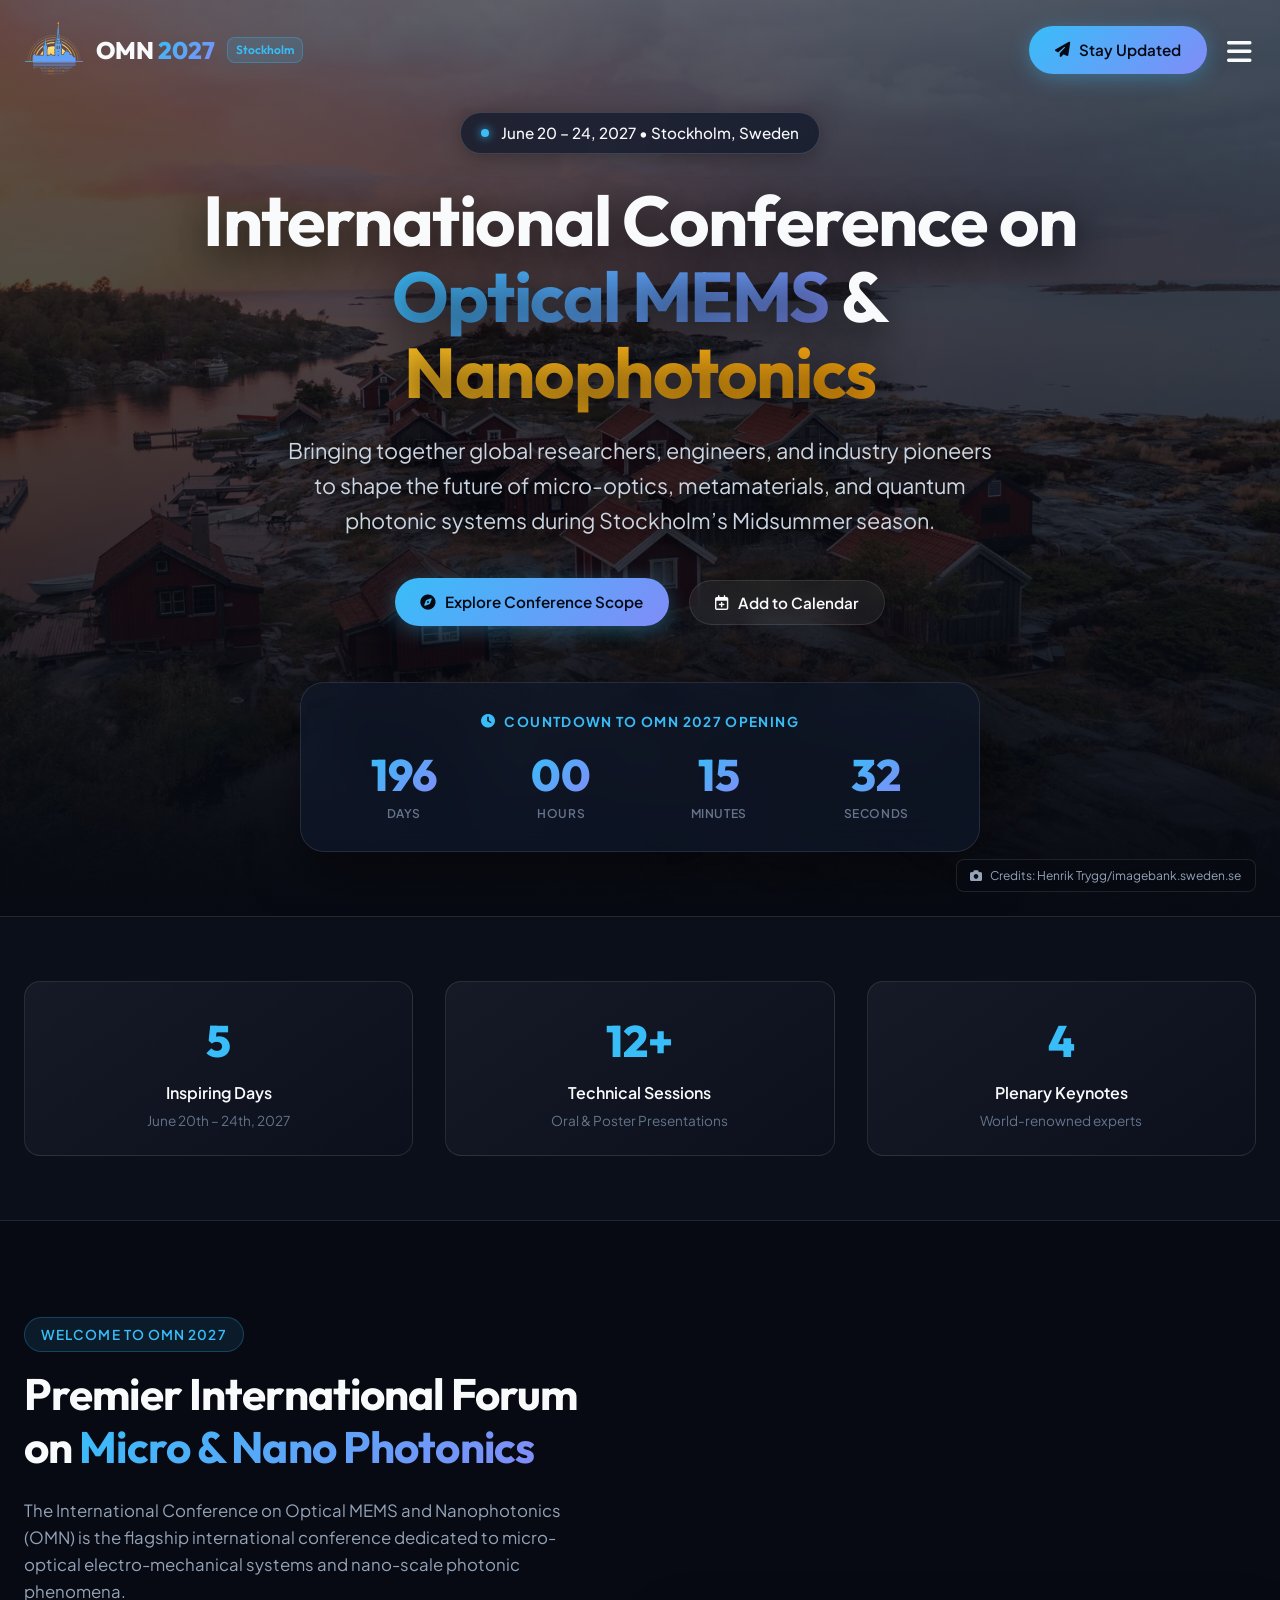
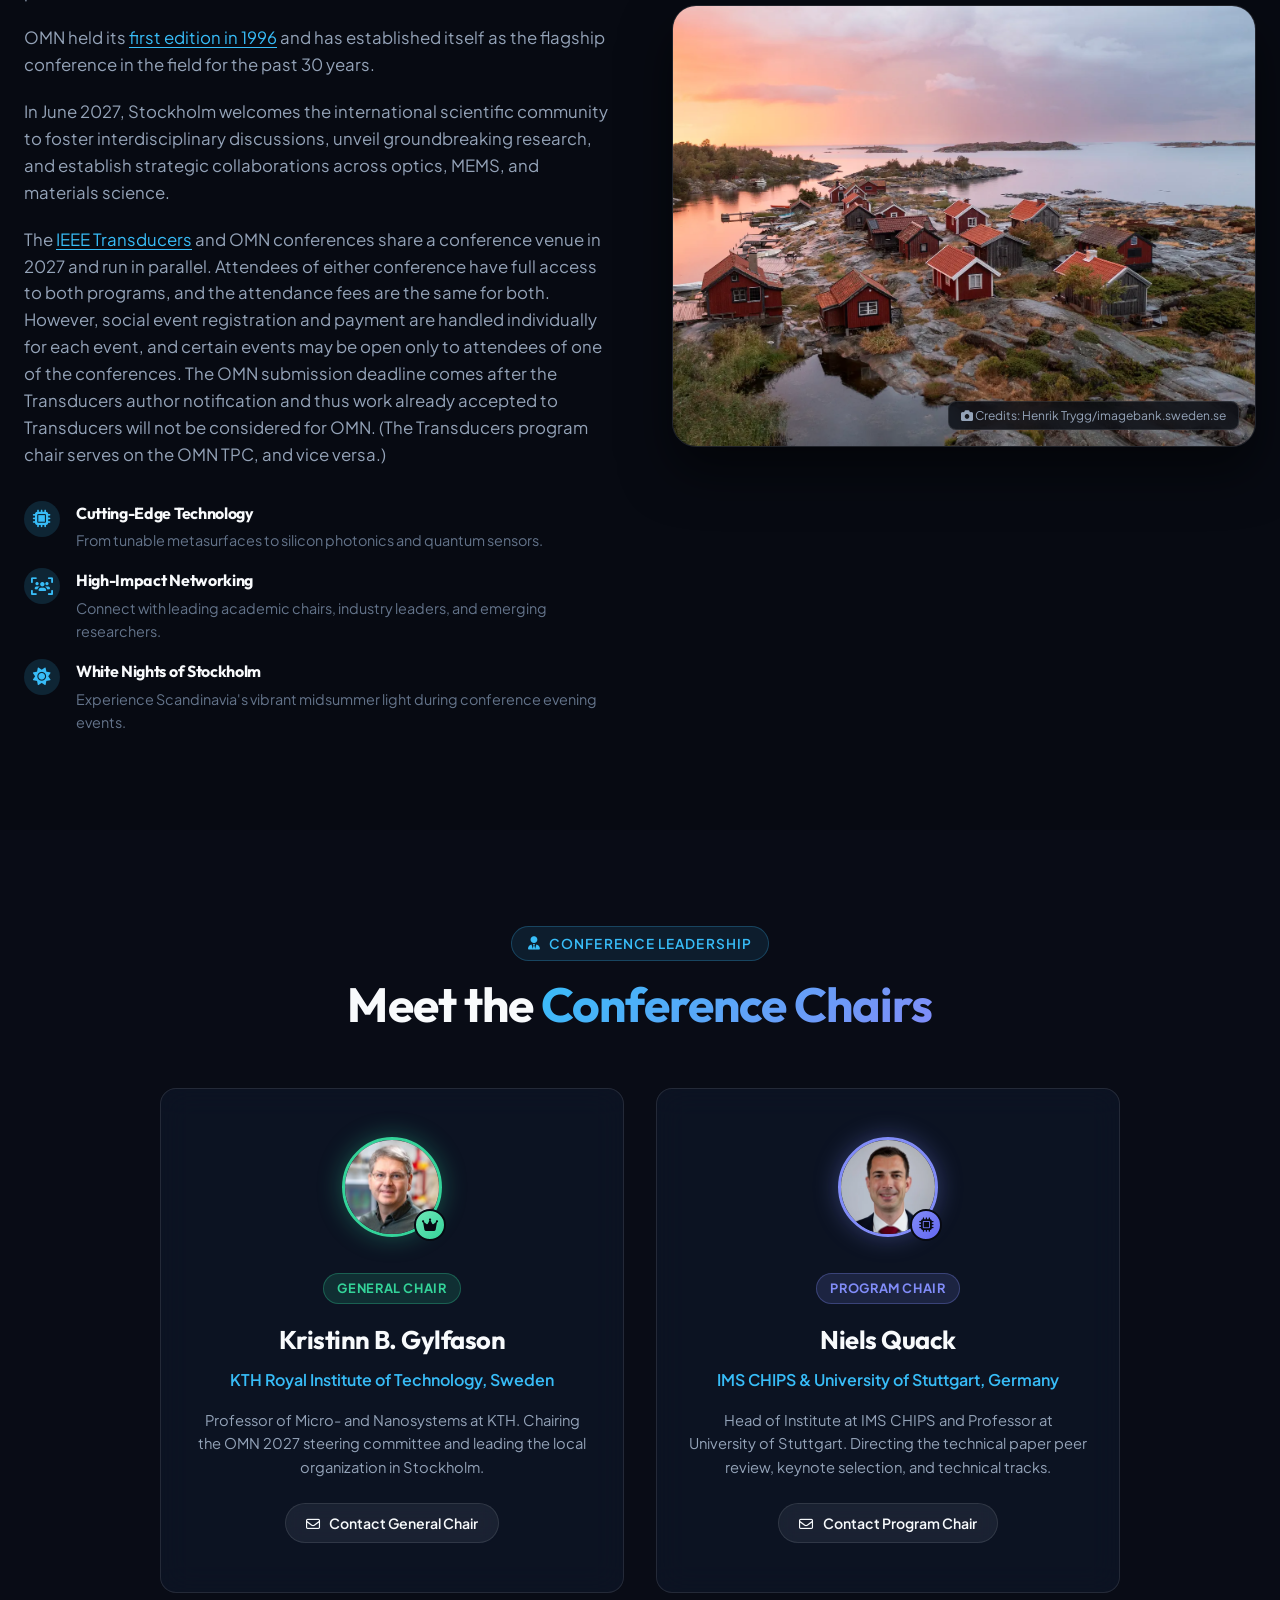
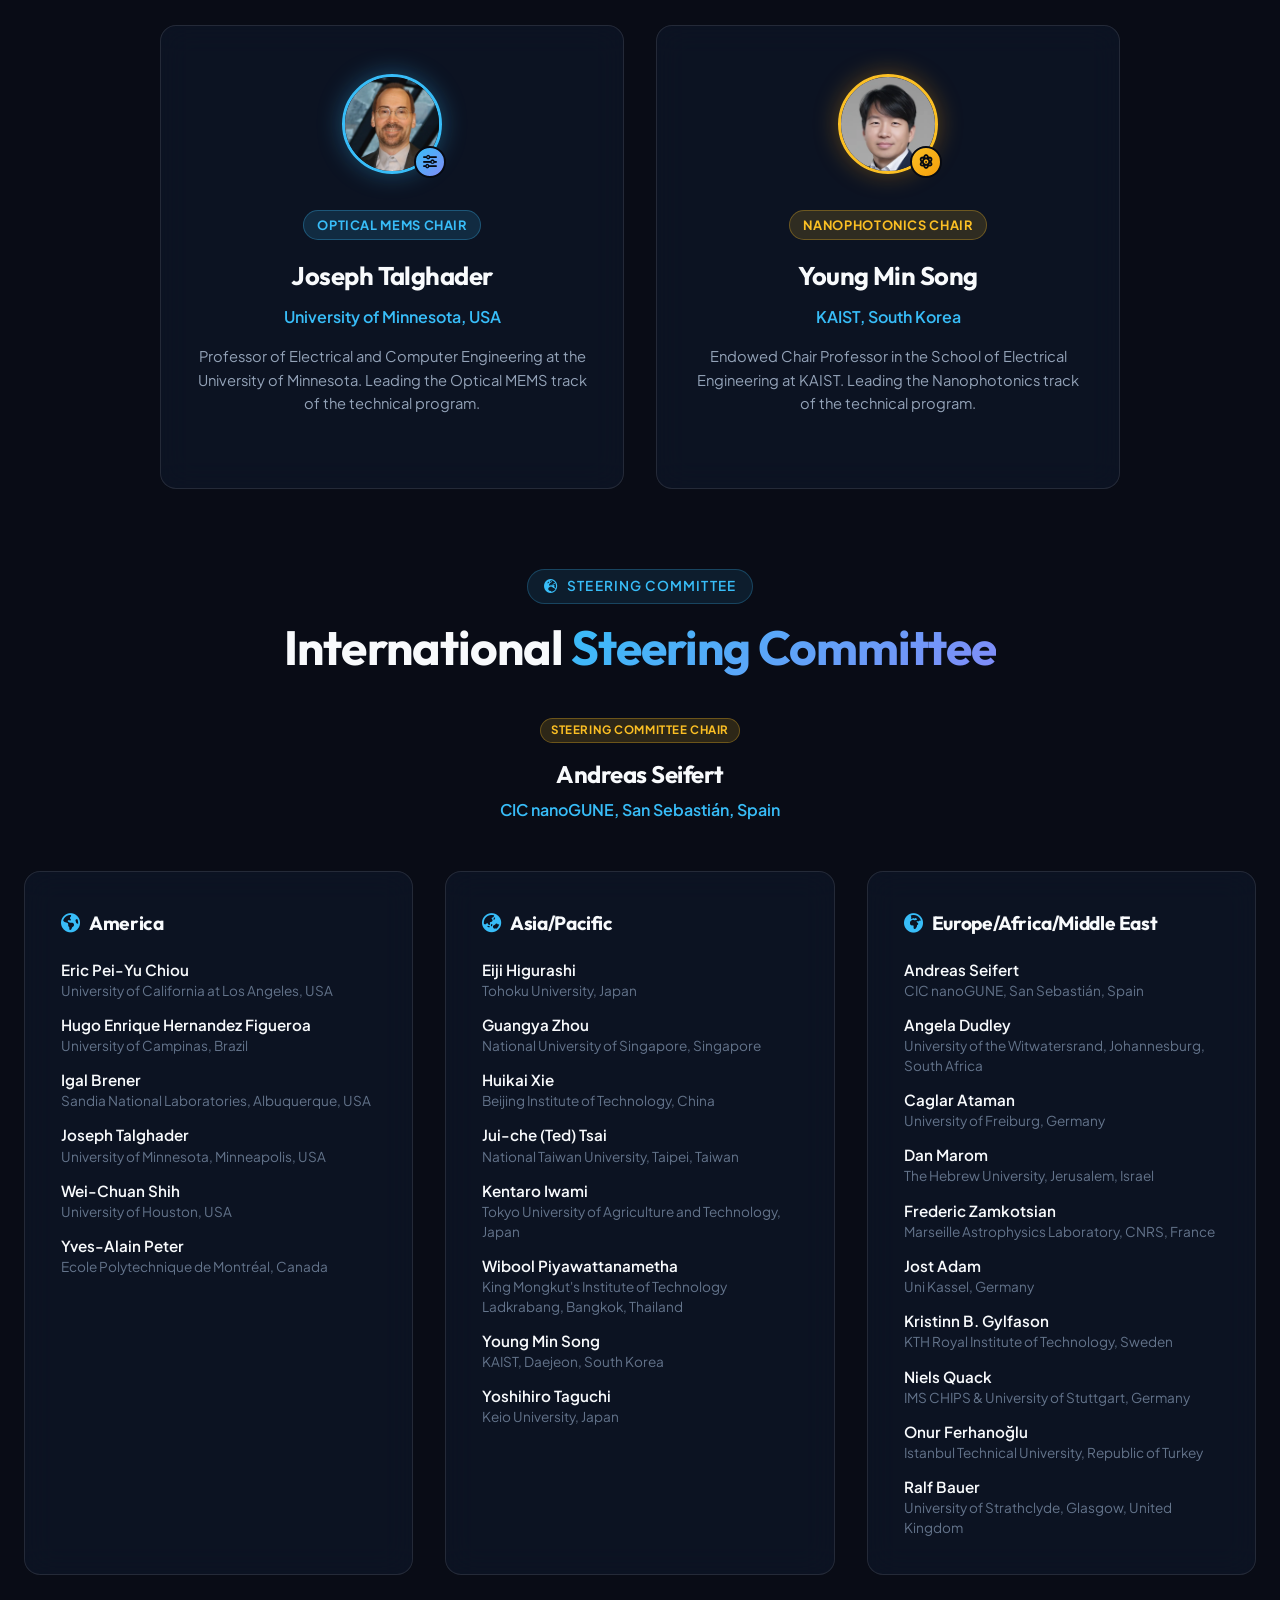
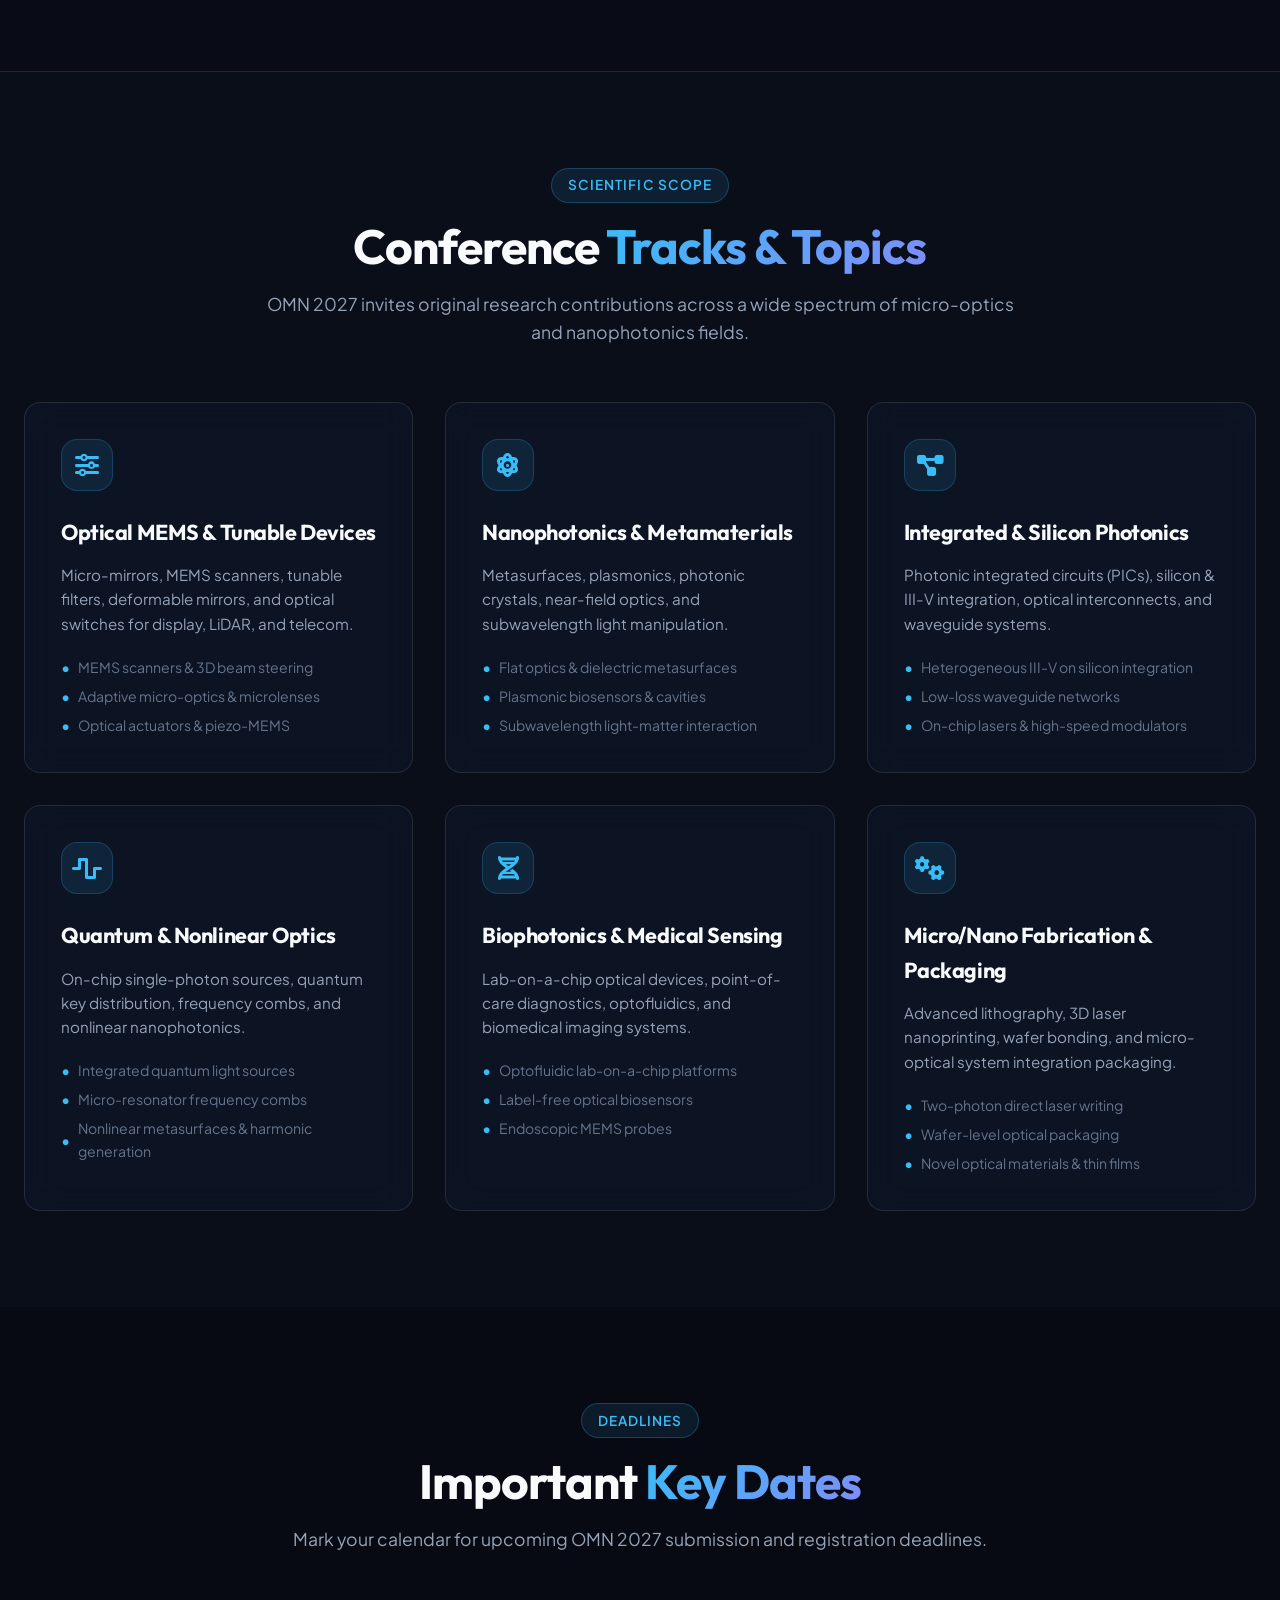
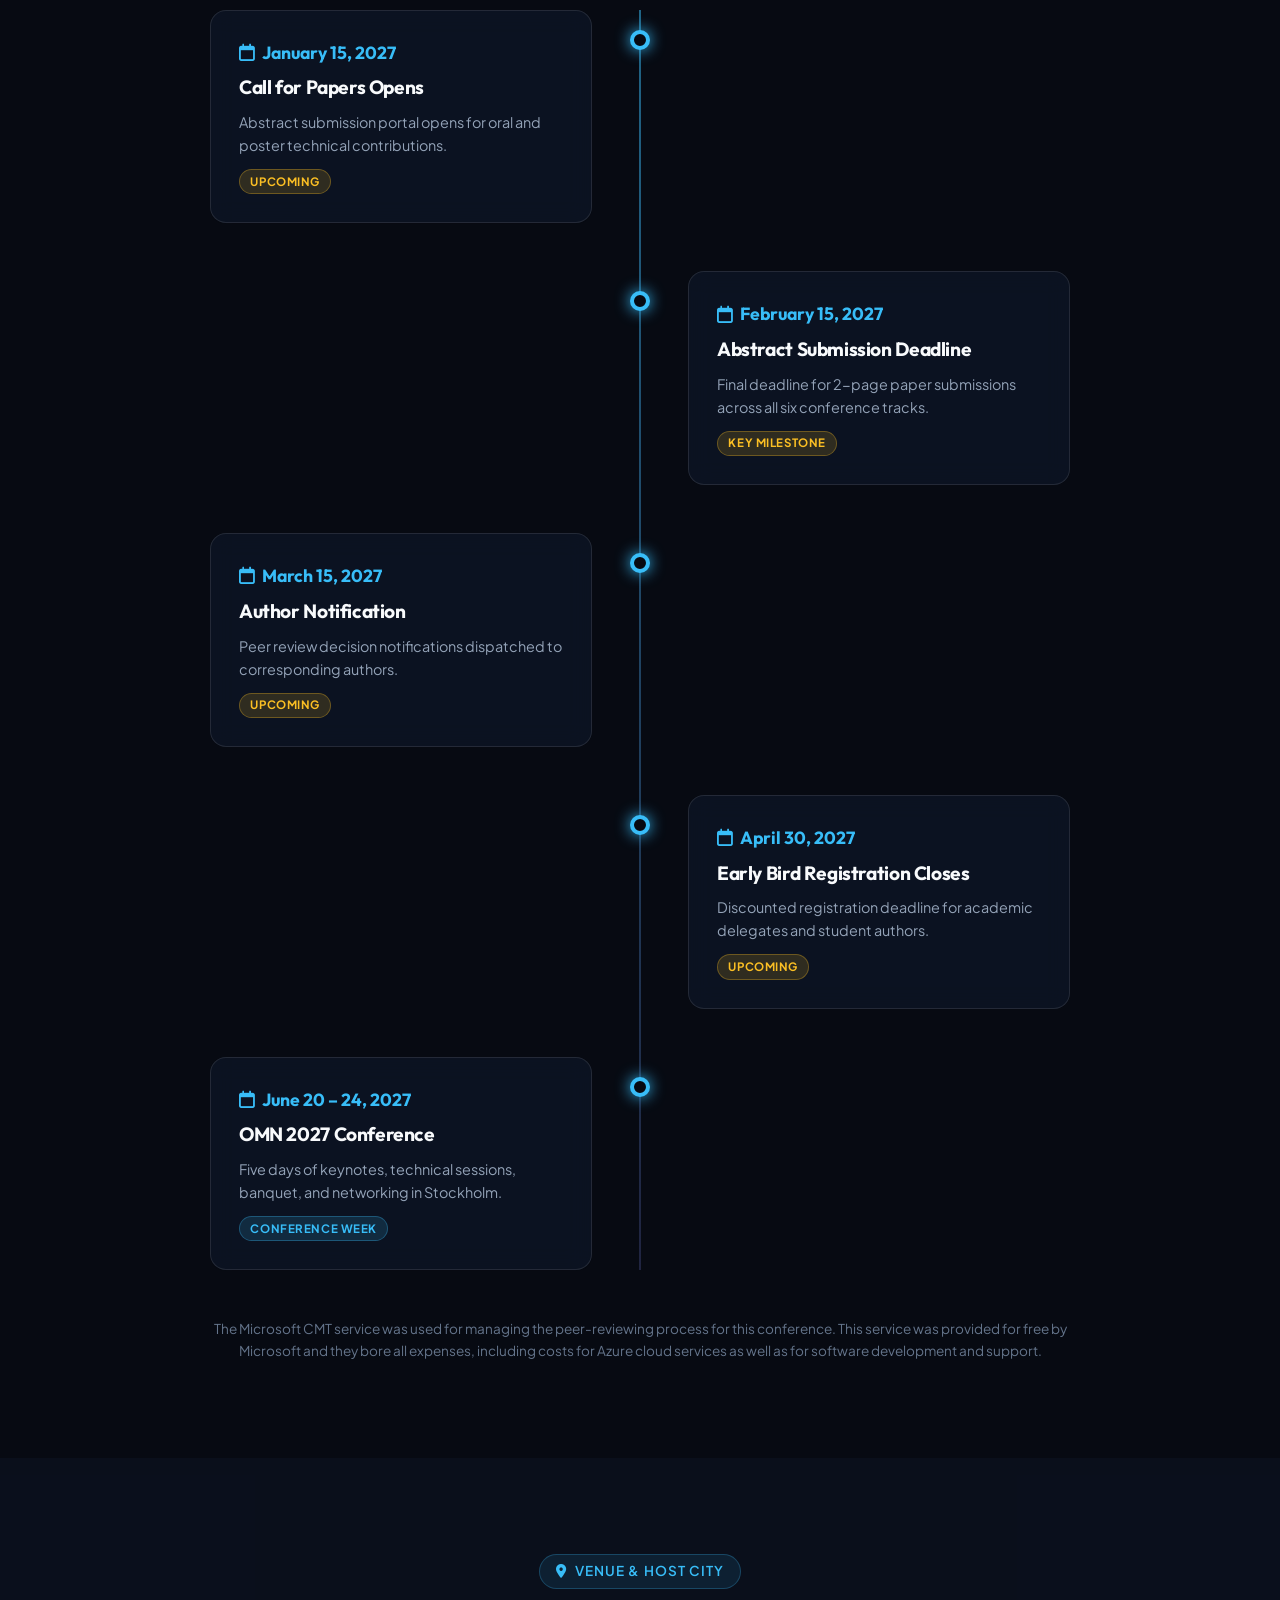
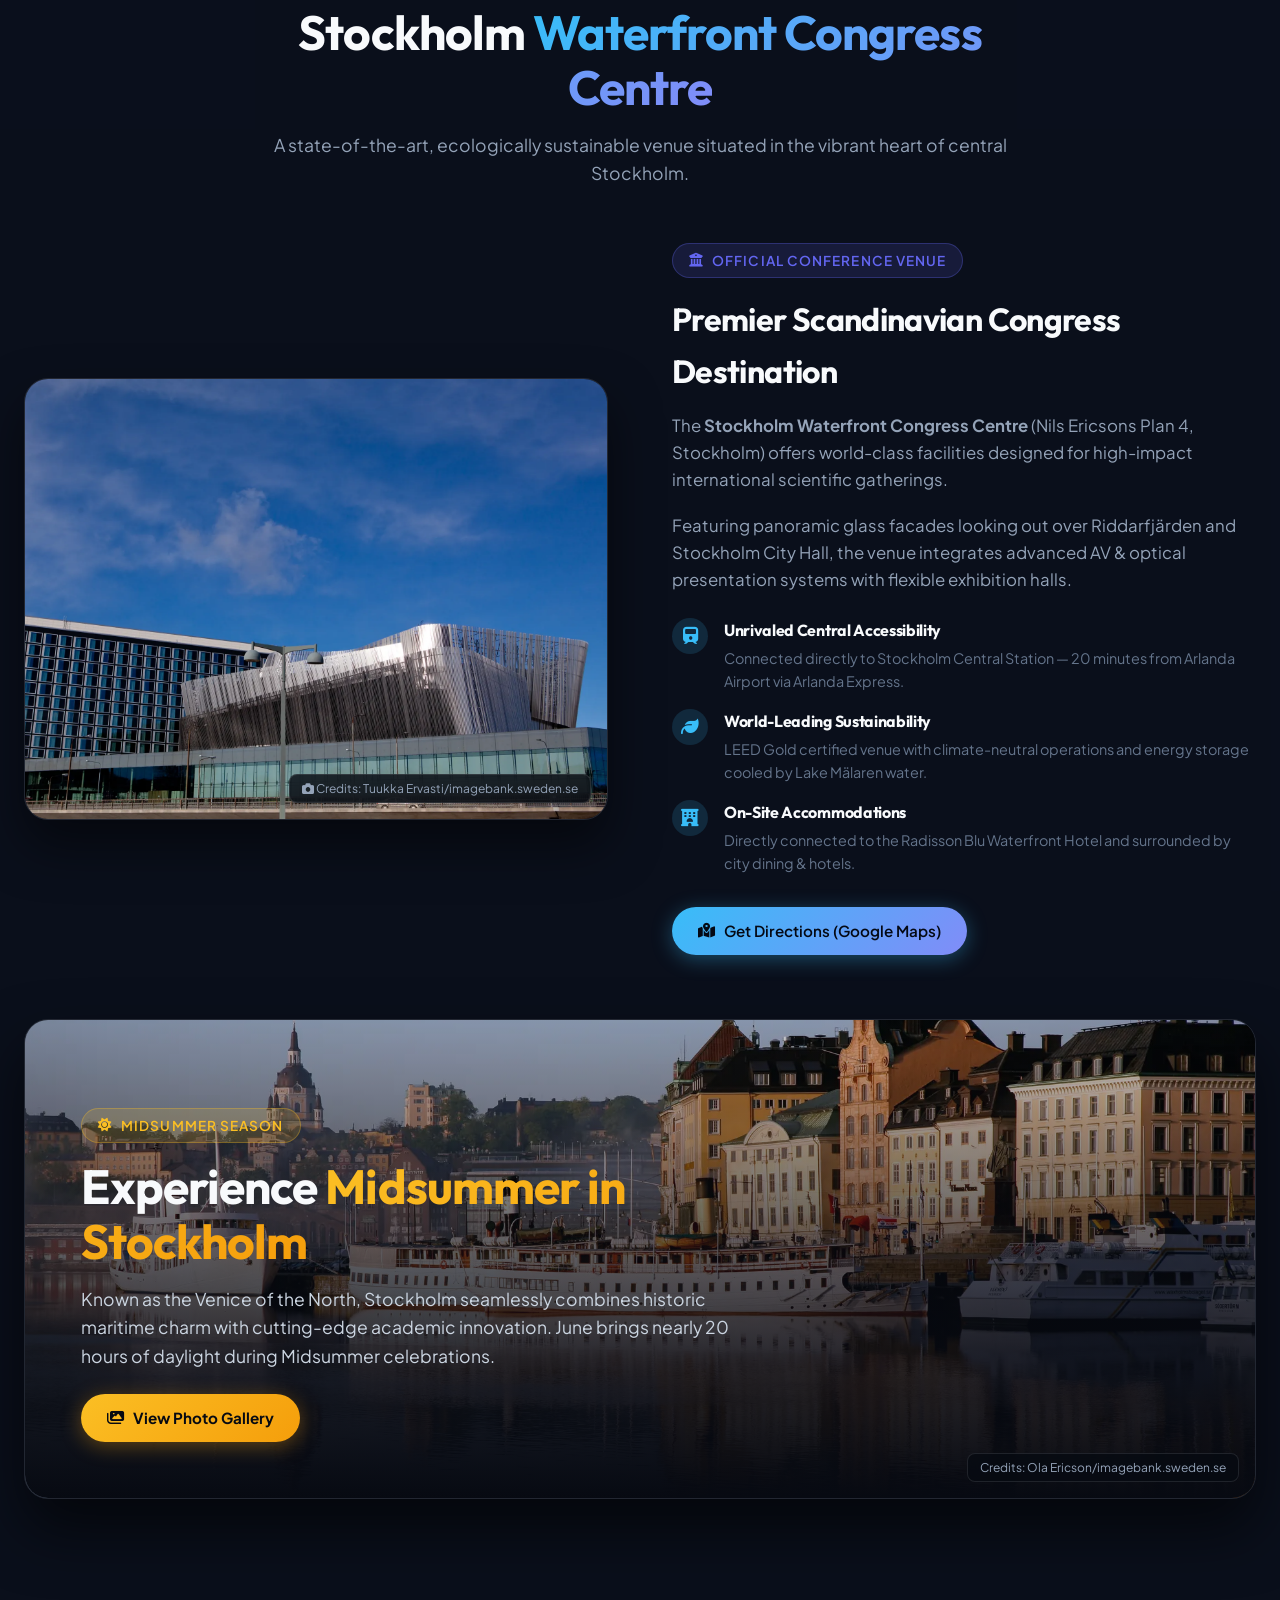
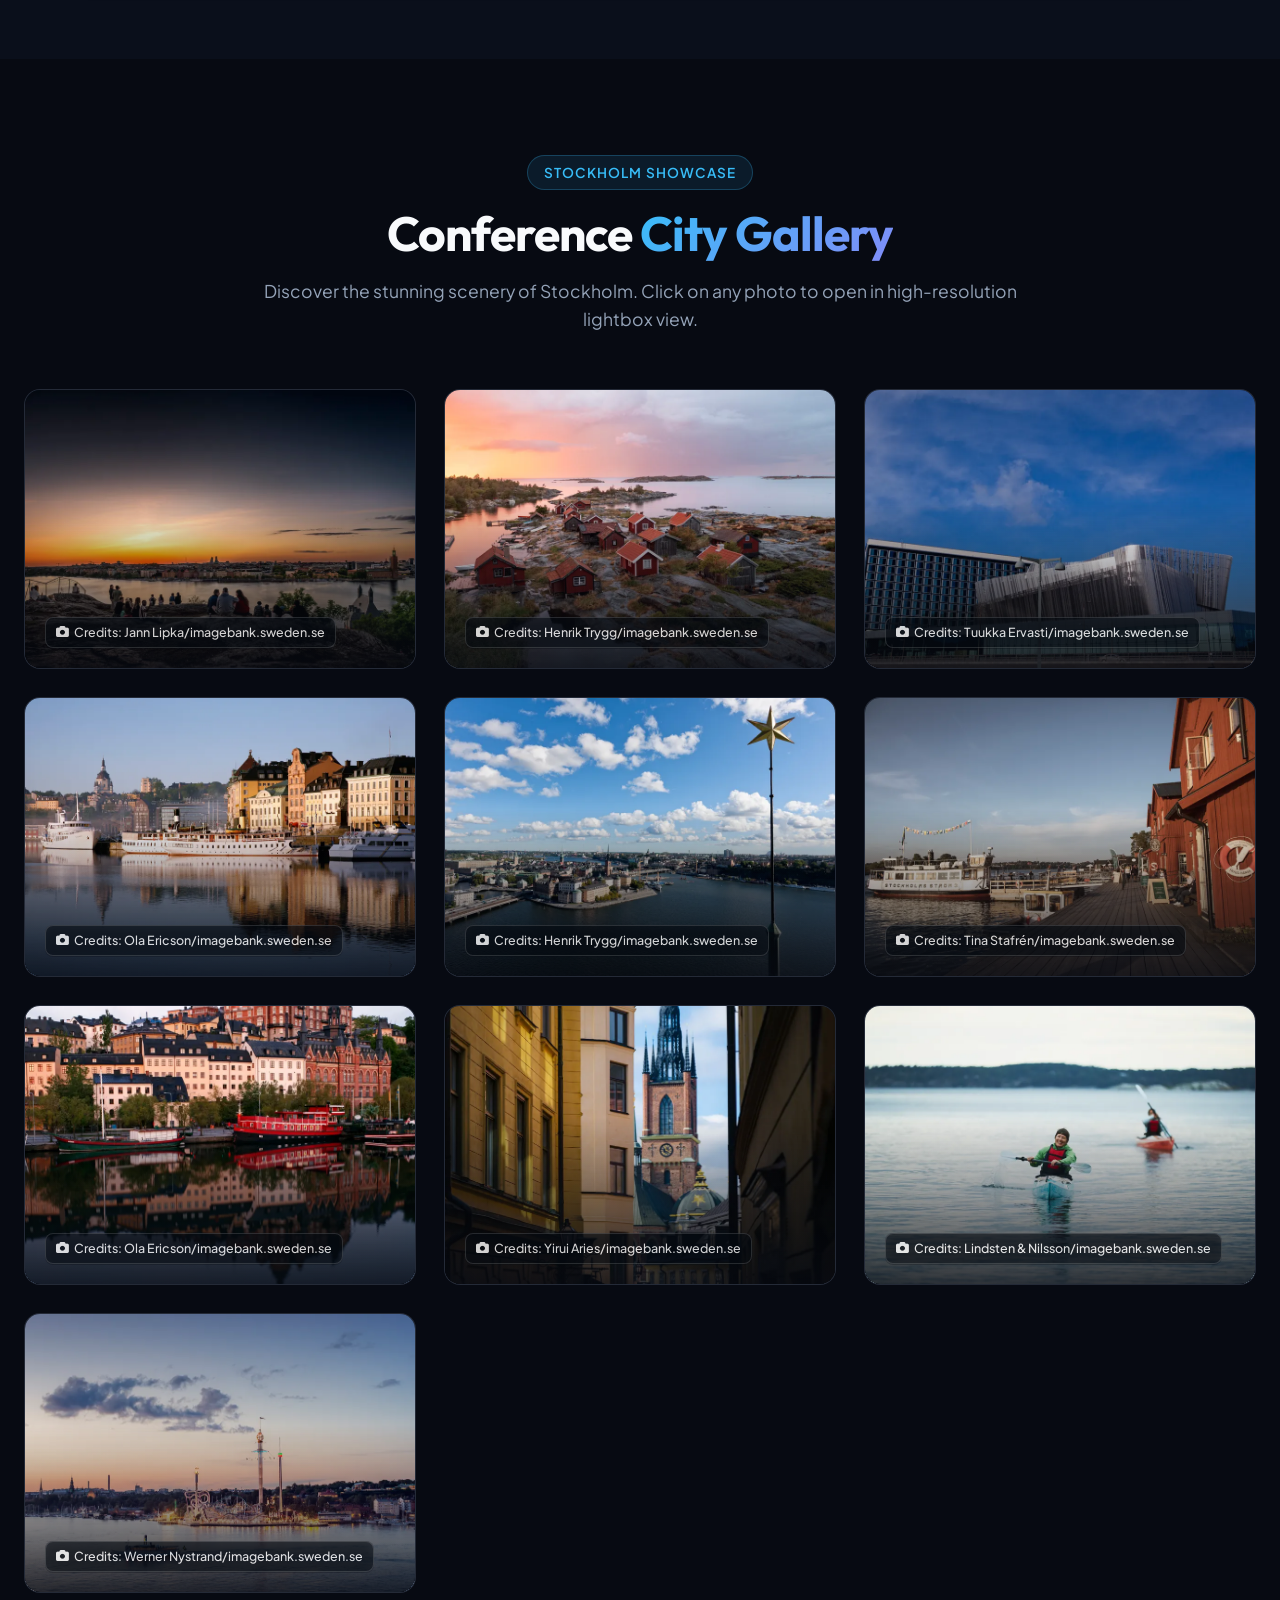
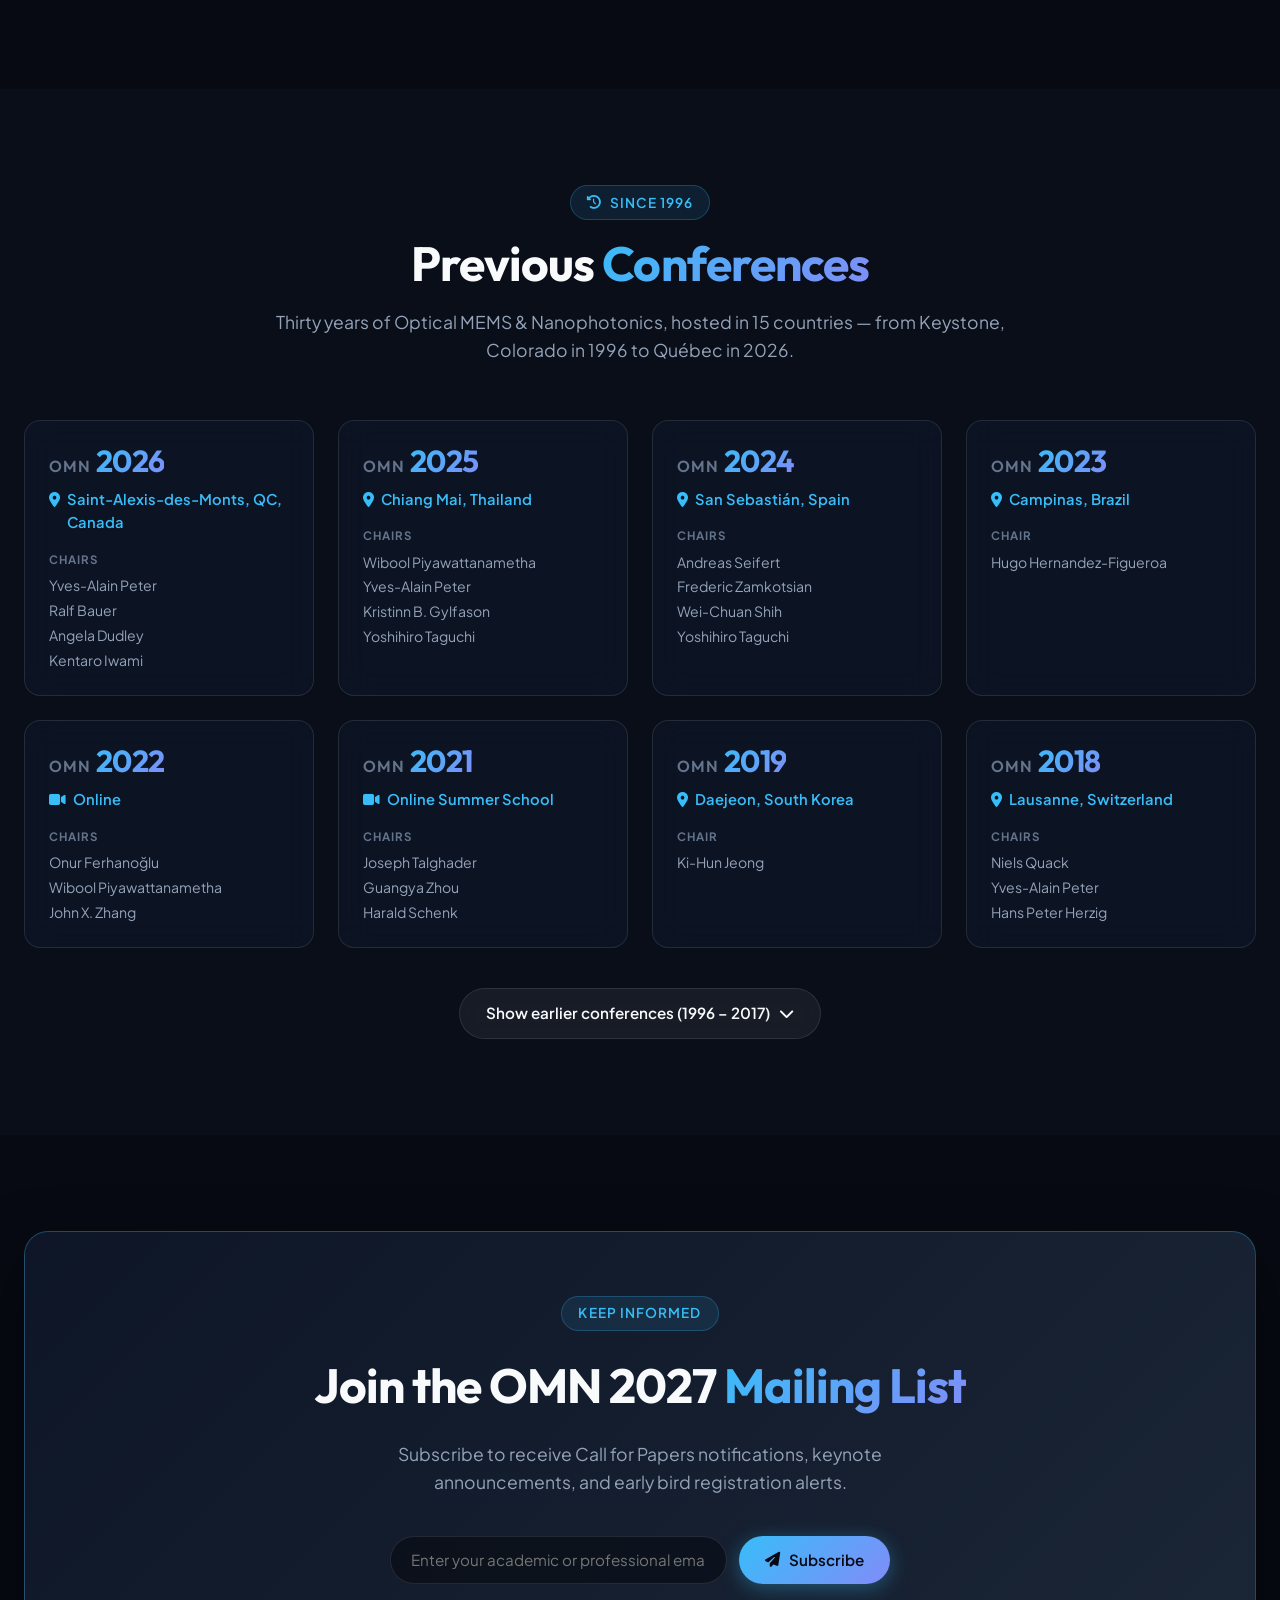
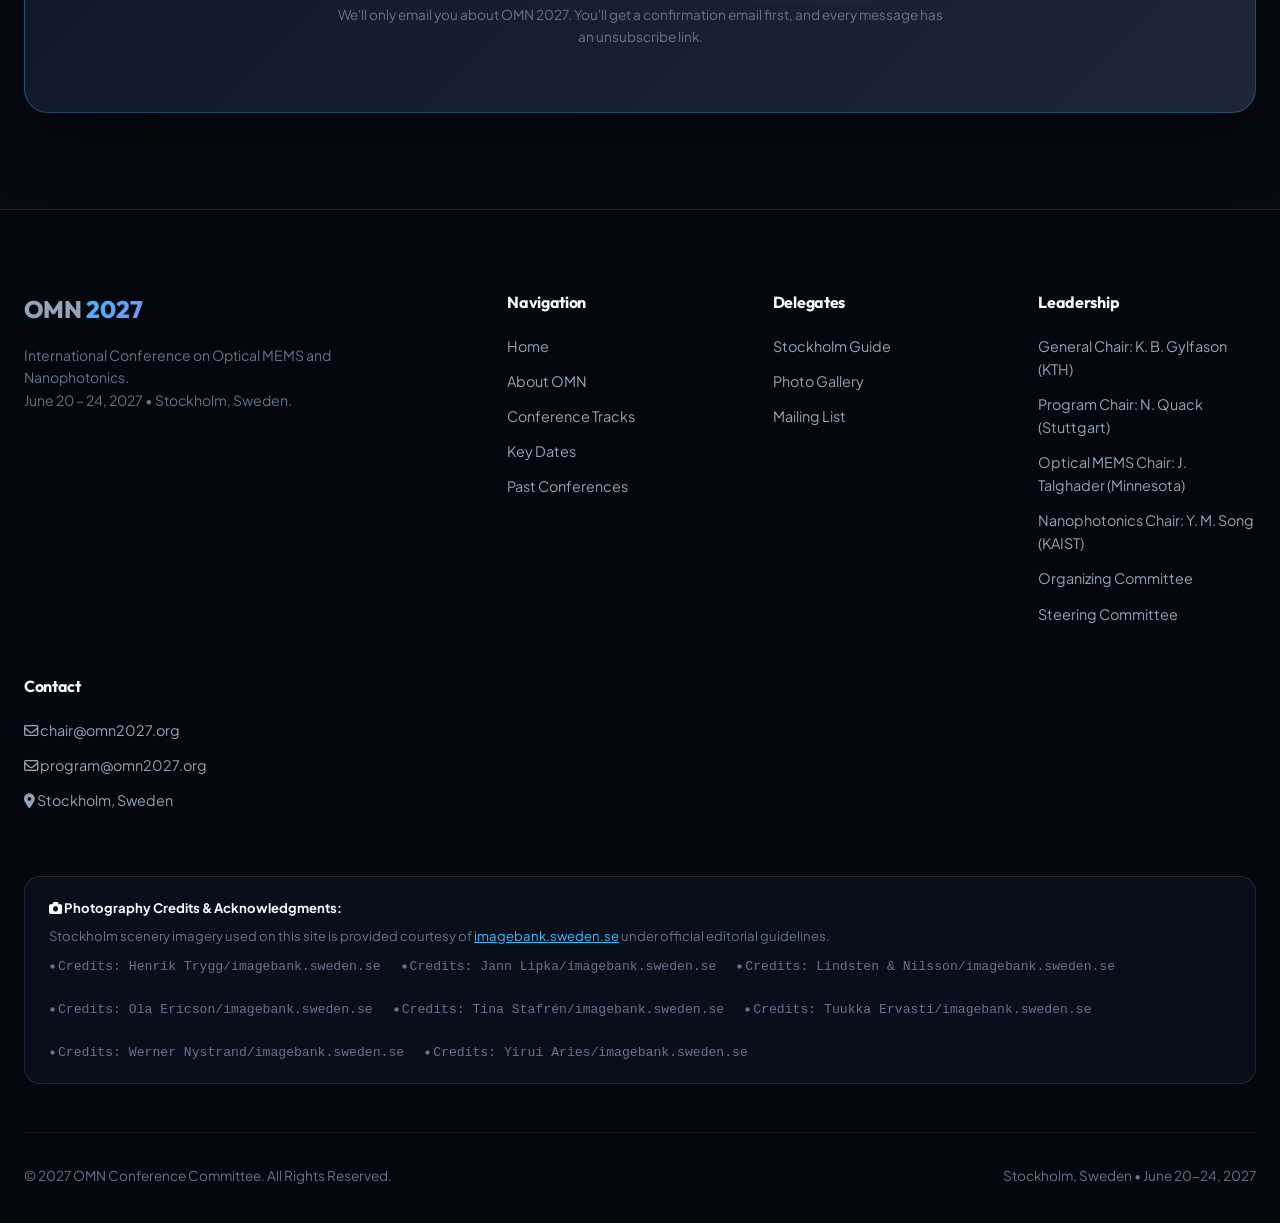
==== commit 2874f4ec: "Explain the shared venue with IEEE Transducers in About OMN Co-Authored-By: Claude Opus 5.5 <noreply" ====
--- a/index.html
+++ b/index.html
@@ -351,6 +351,15 @@
             discussions, unveil groundbreaking research, and establish strategic collaborations across optics, MEMS, and
             materials science.
           </p>
+          <p>
+            The <a href="https://transducers-eurosensors2027.org/" target="_blank" rel="noopener">IEEE Transducers</a>
+            and OMN conferences share a conference venue in 2027 and run in parallel. Attendees of either
+            conference have full access to both programs, and the attendance fees are the same for both. However, social
+            event registration and payment are handled individually for each event, and certain events may be open only
+            to attendees of one of the conferences. The OMN submission deadline comes after the Transducers author
+            notification and thus work already accepted to Transducers will not be considered for OMN. (The Transducers
+            program chair serves on the OMN TPC, and vice versa.)
+          </p>
 
           <ul class="feature-list">
             <li class="feature-item">
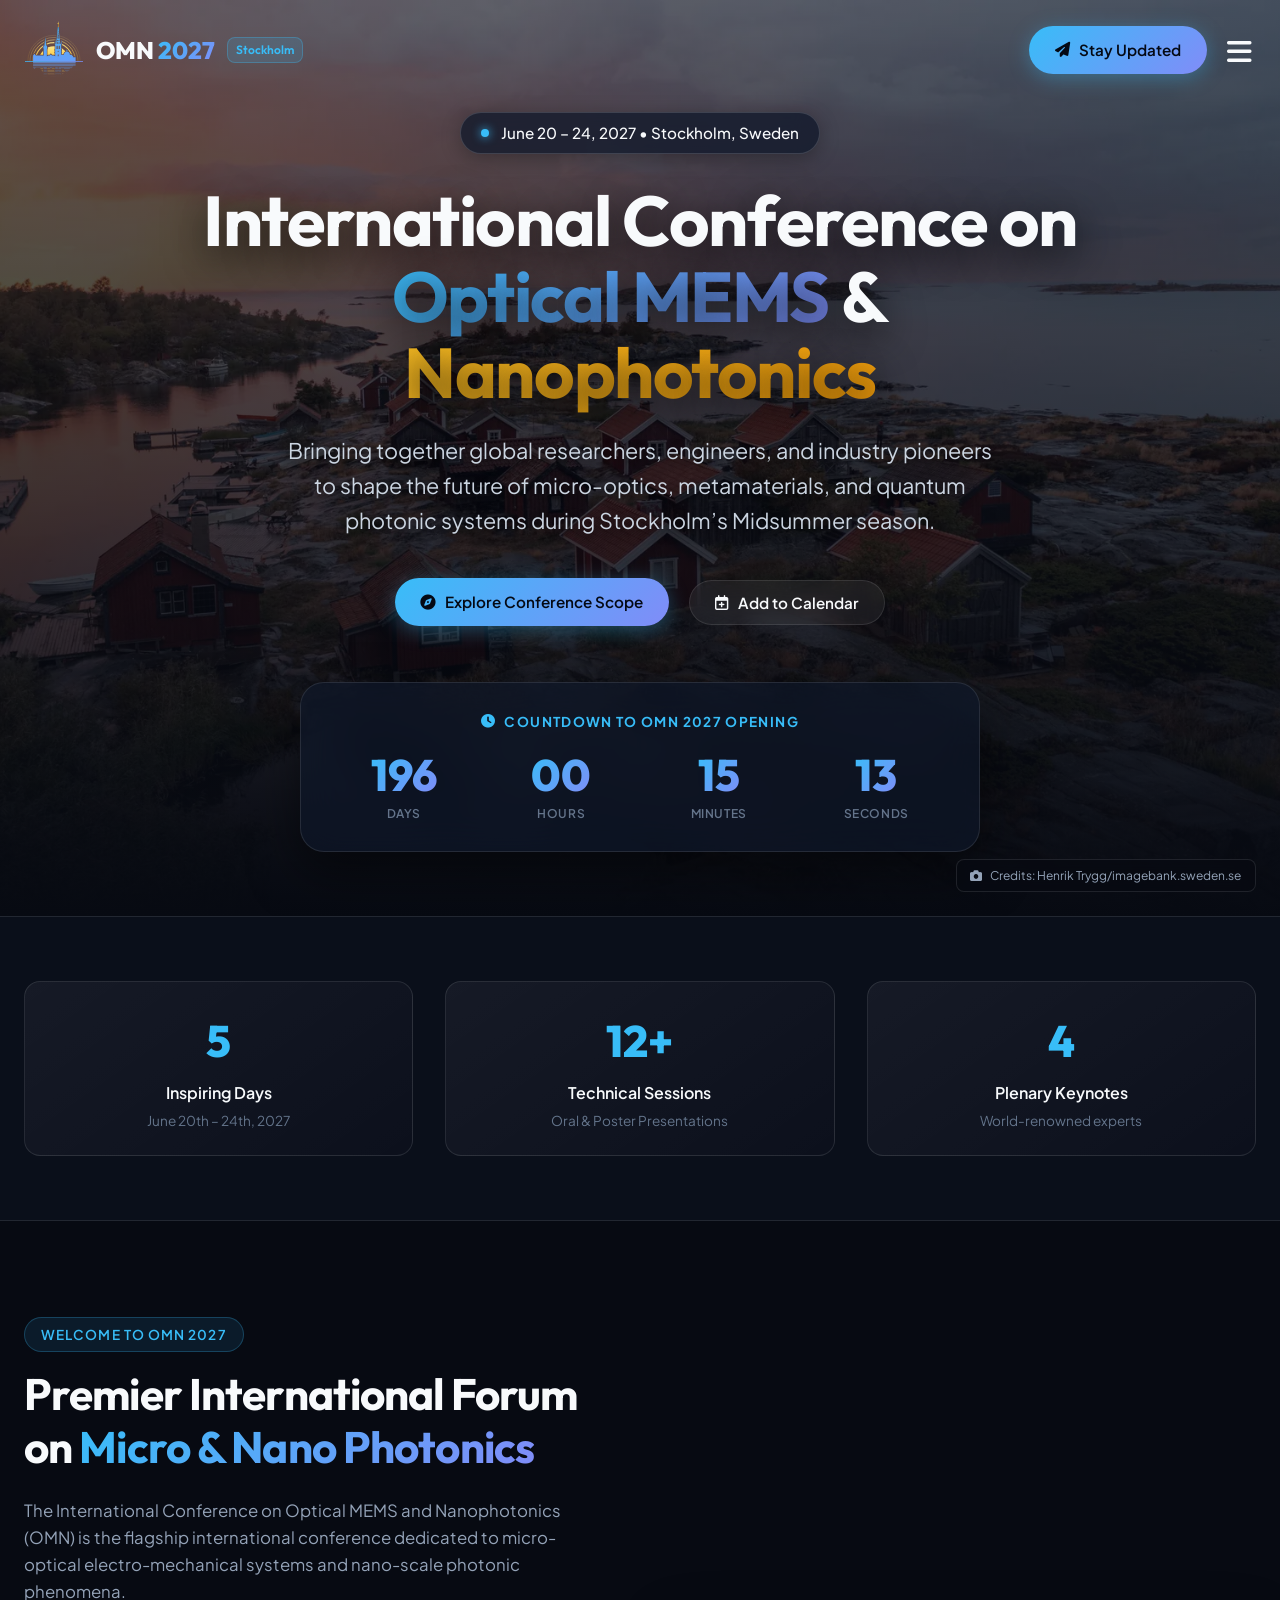
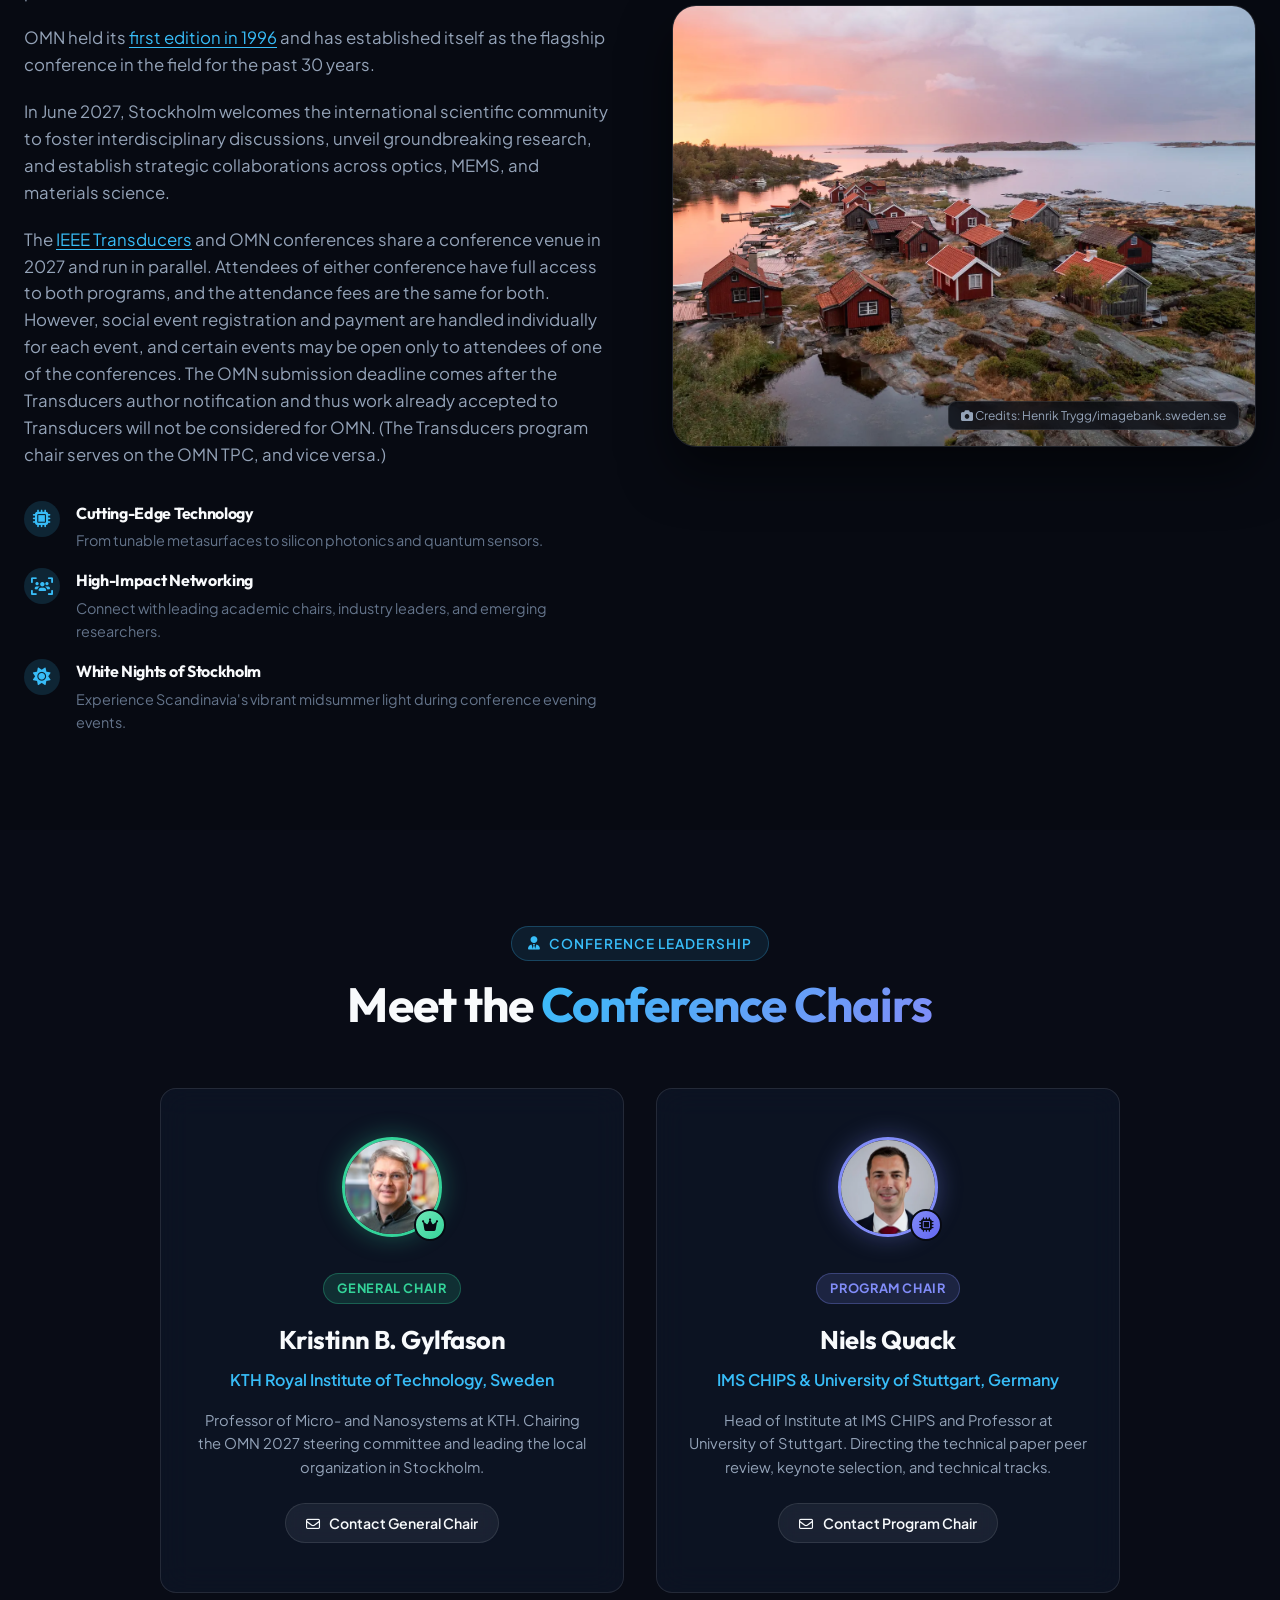
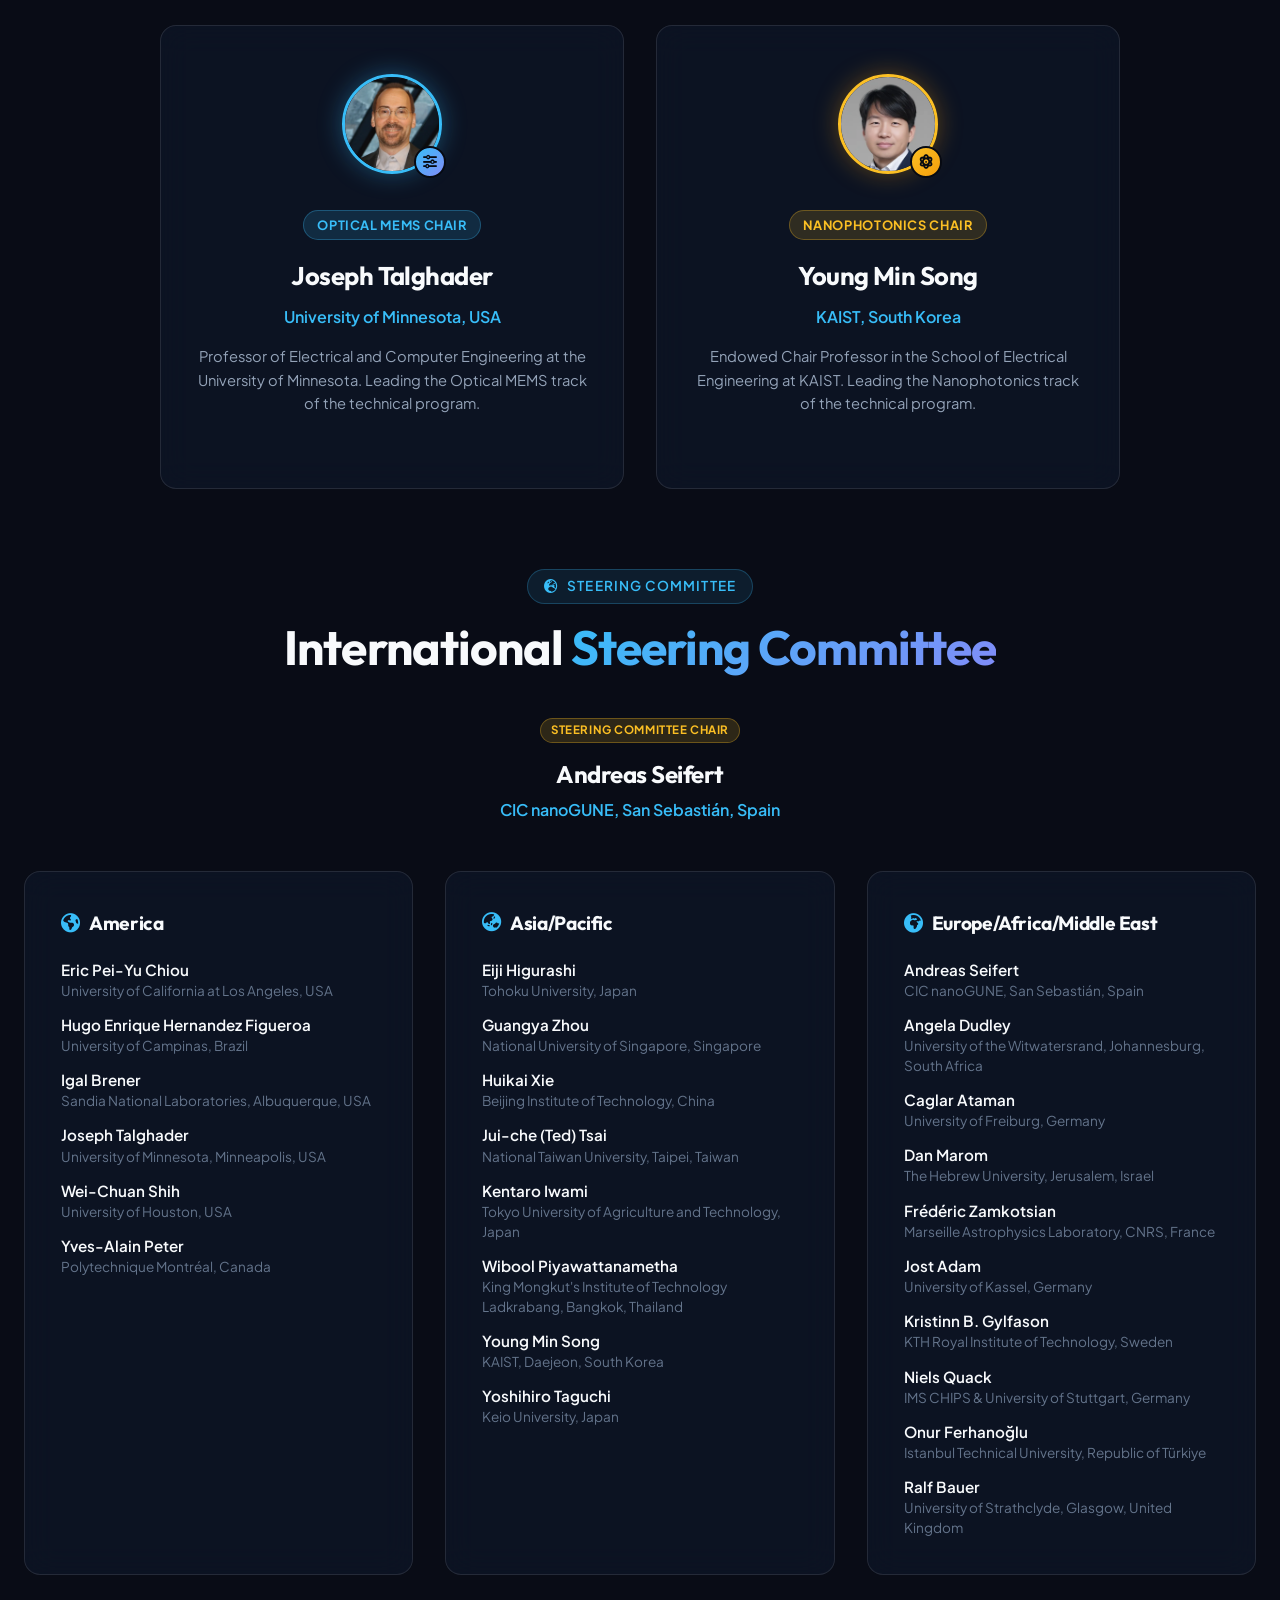
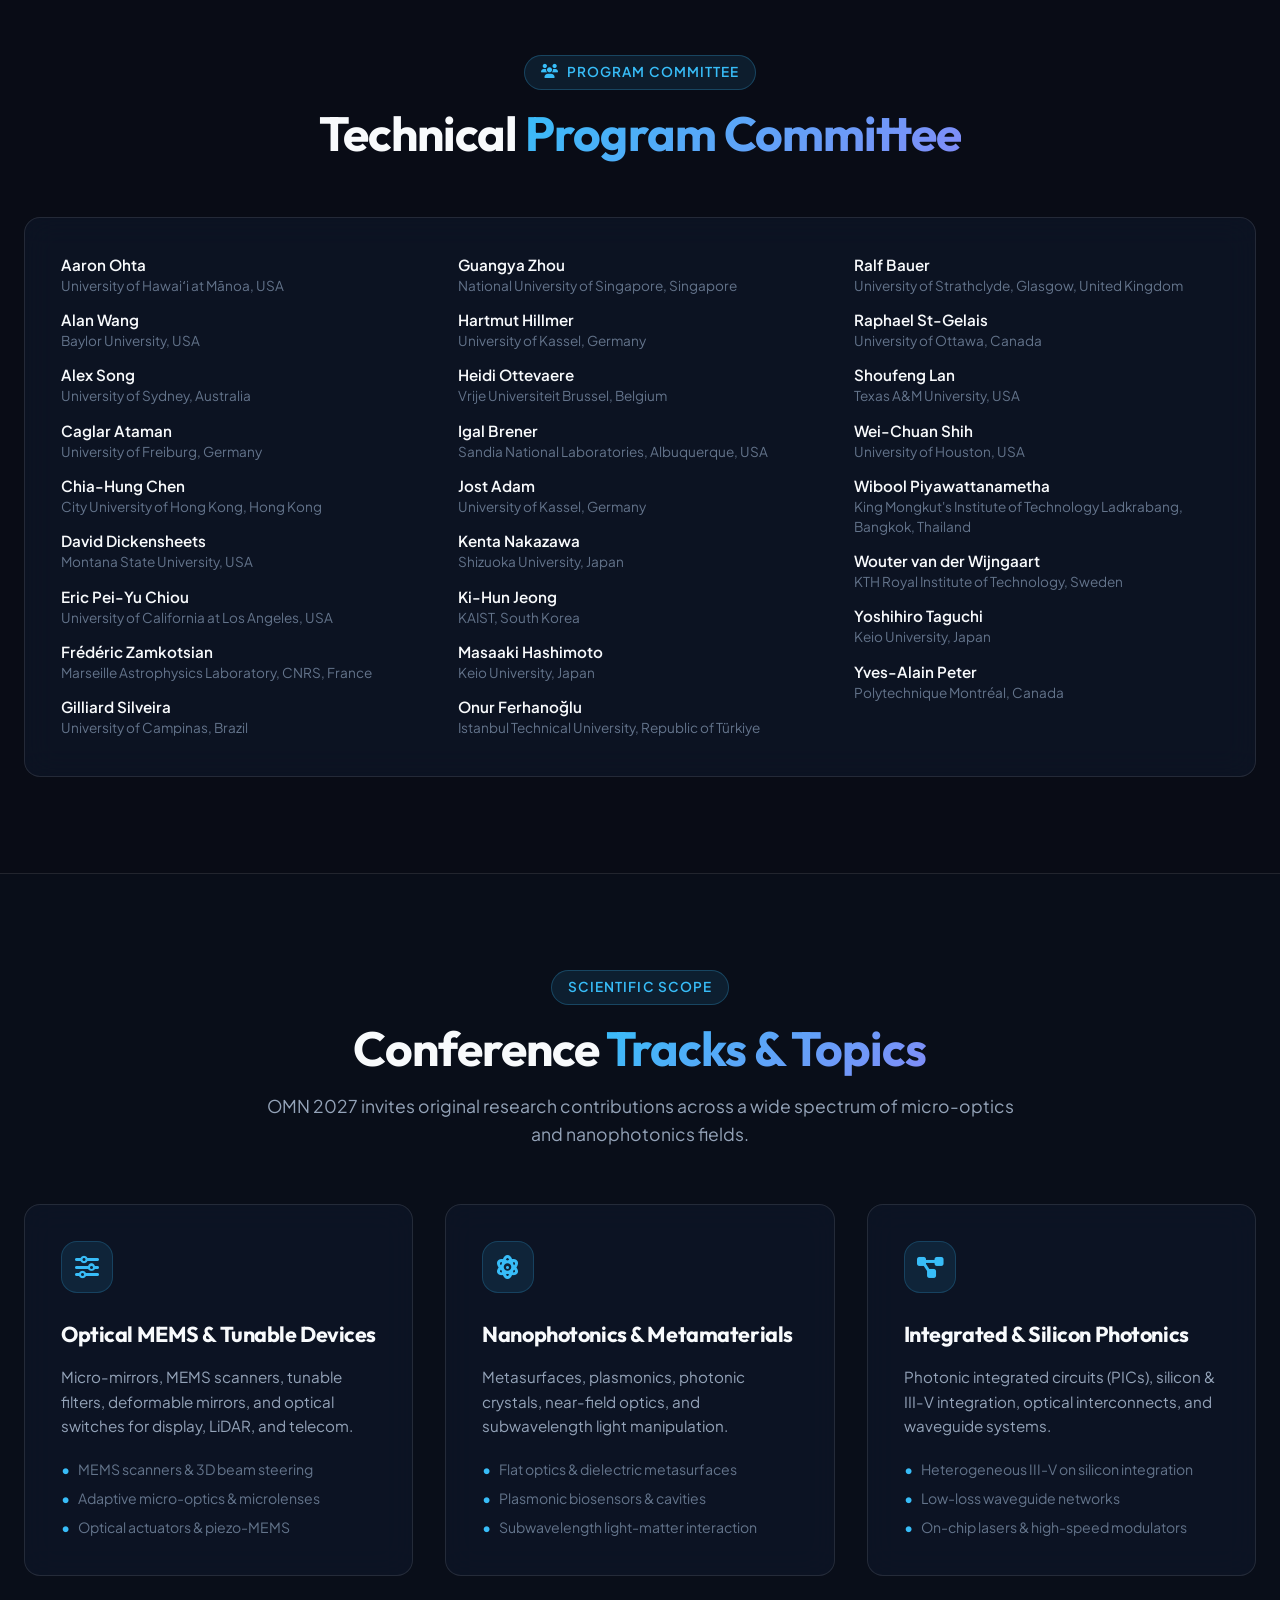
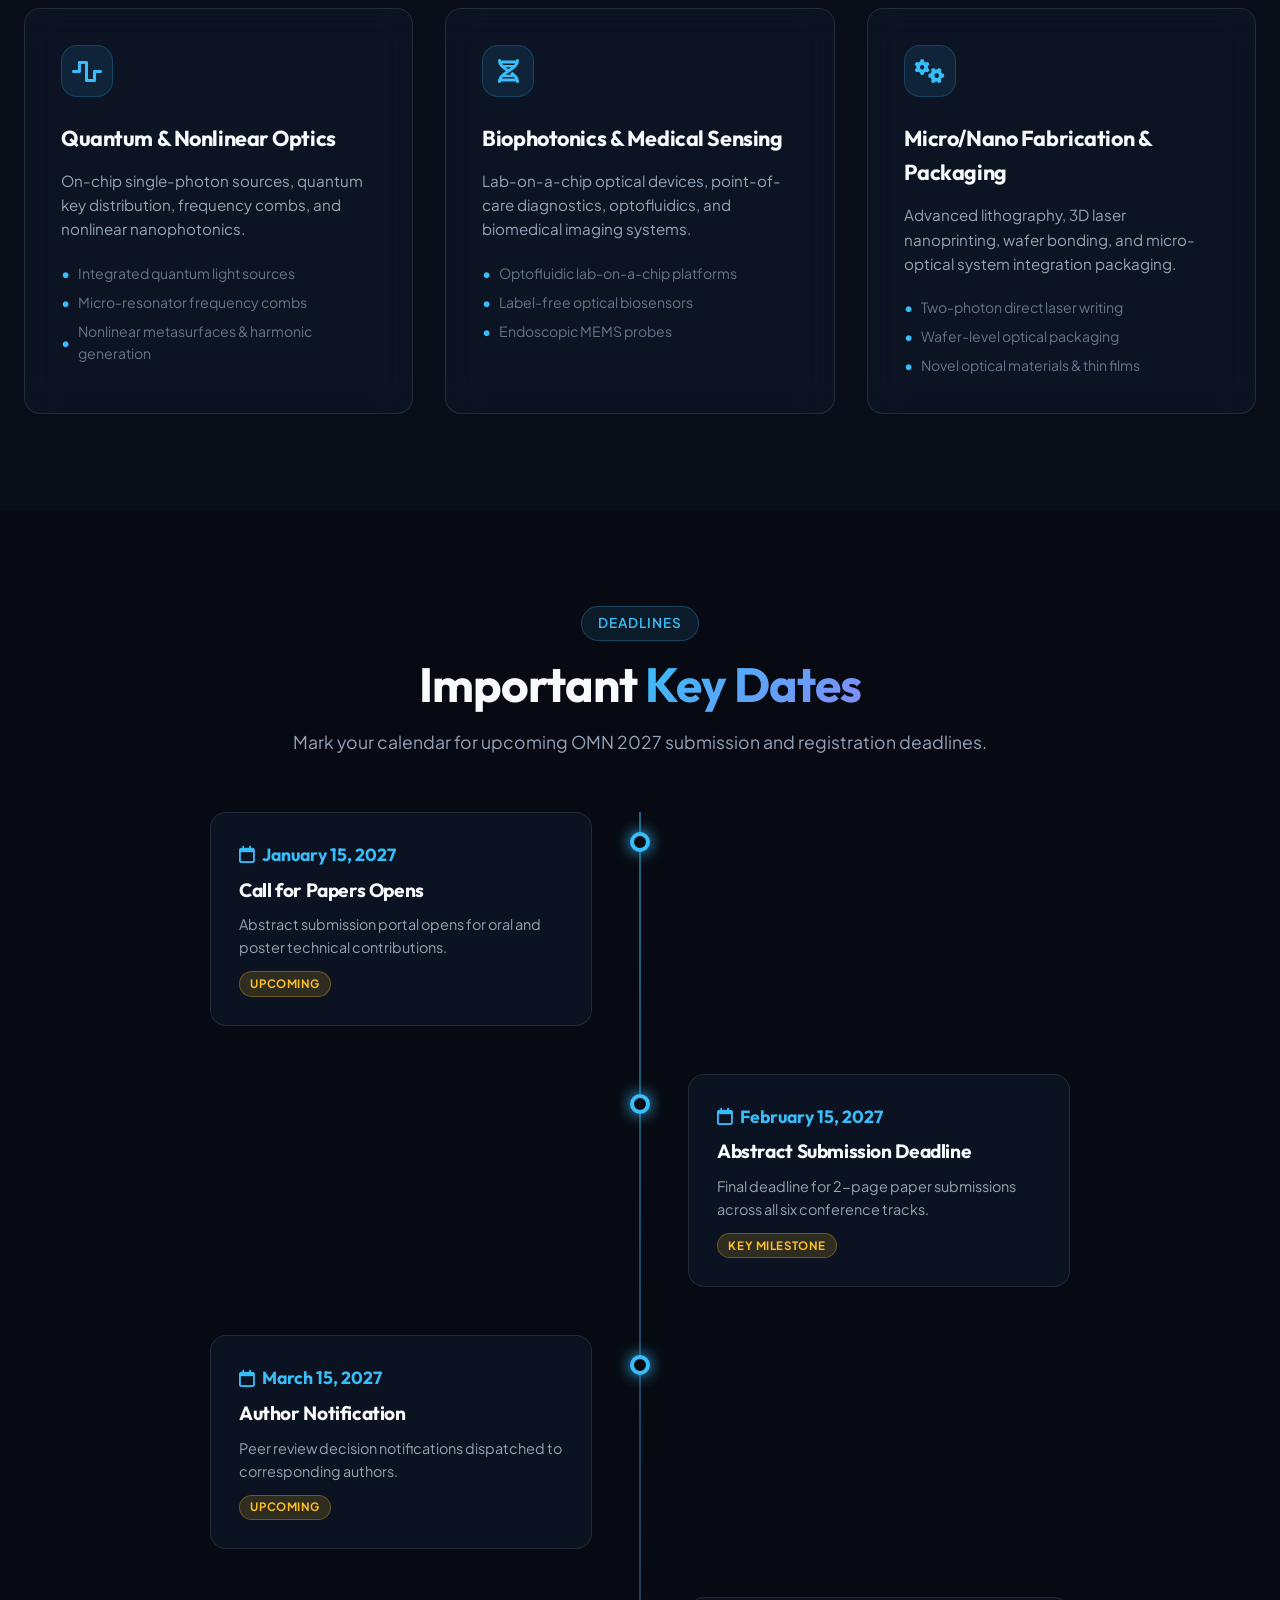
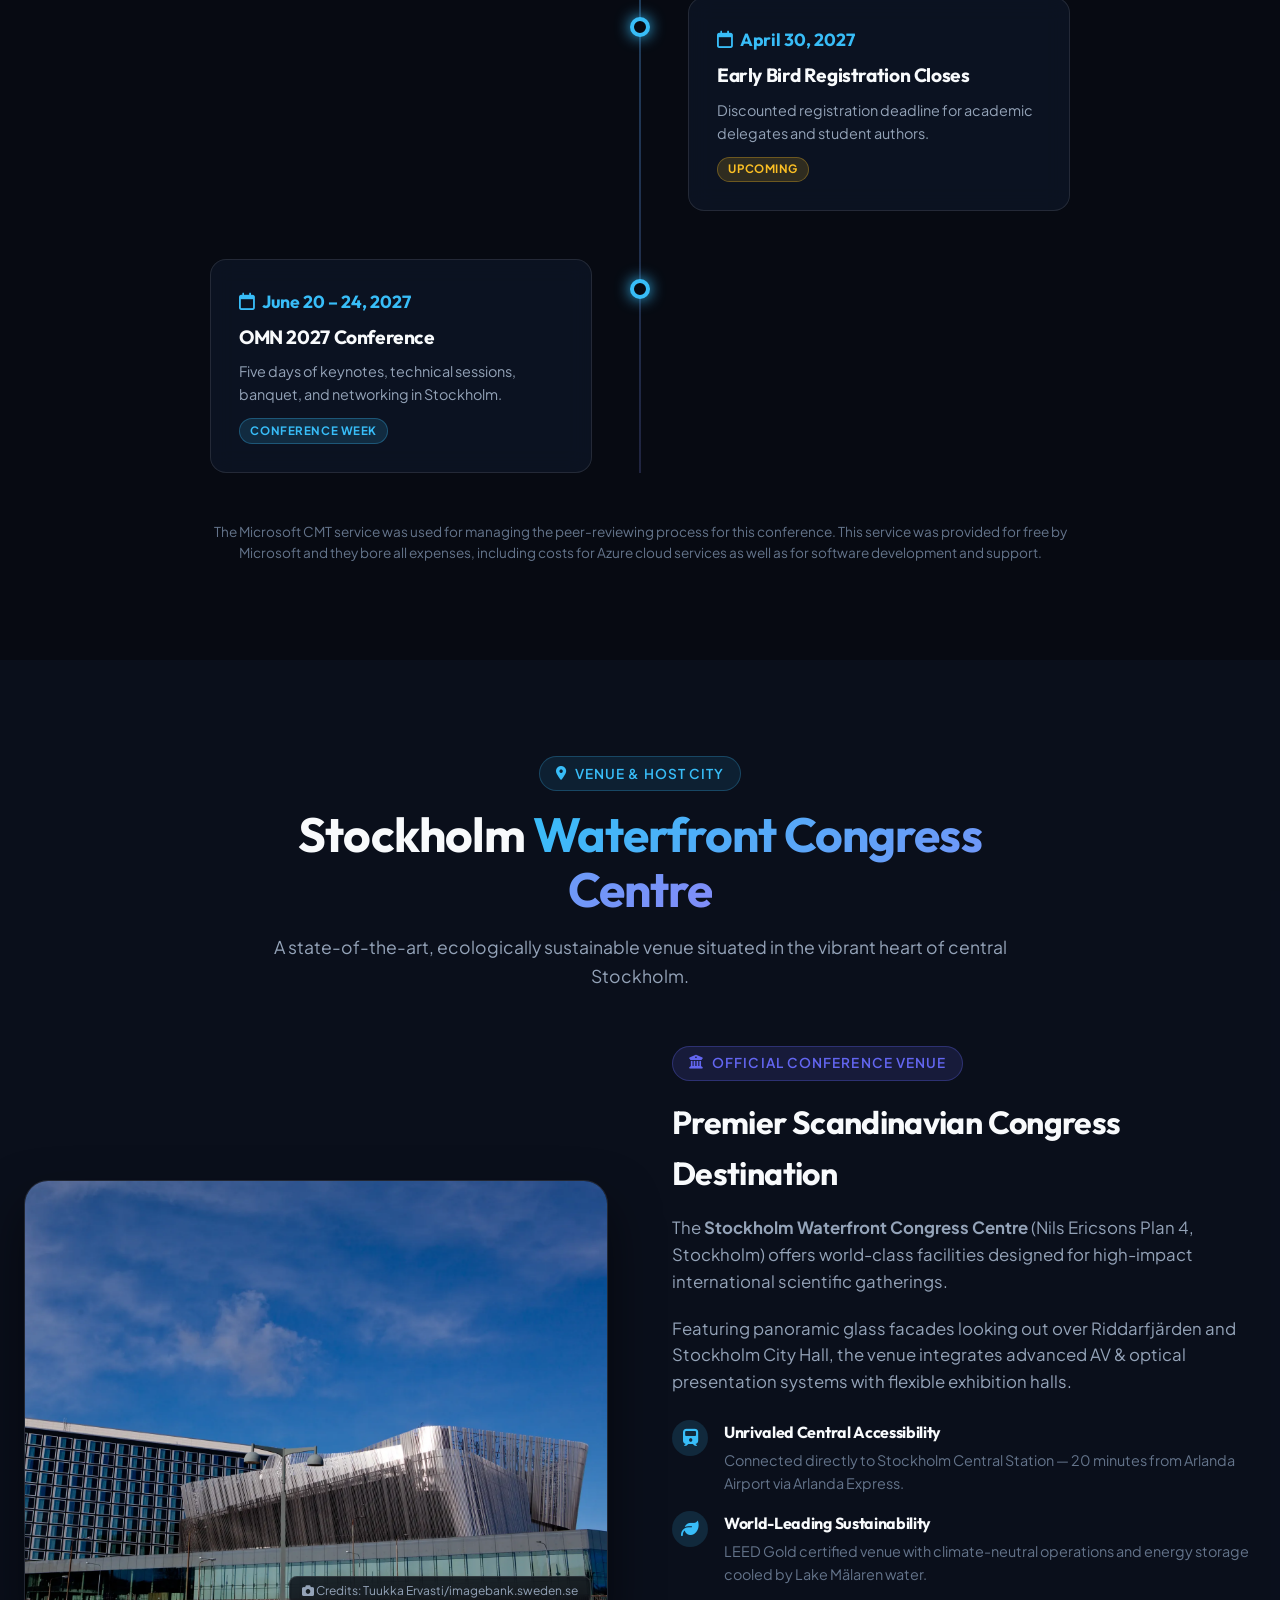
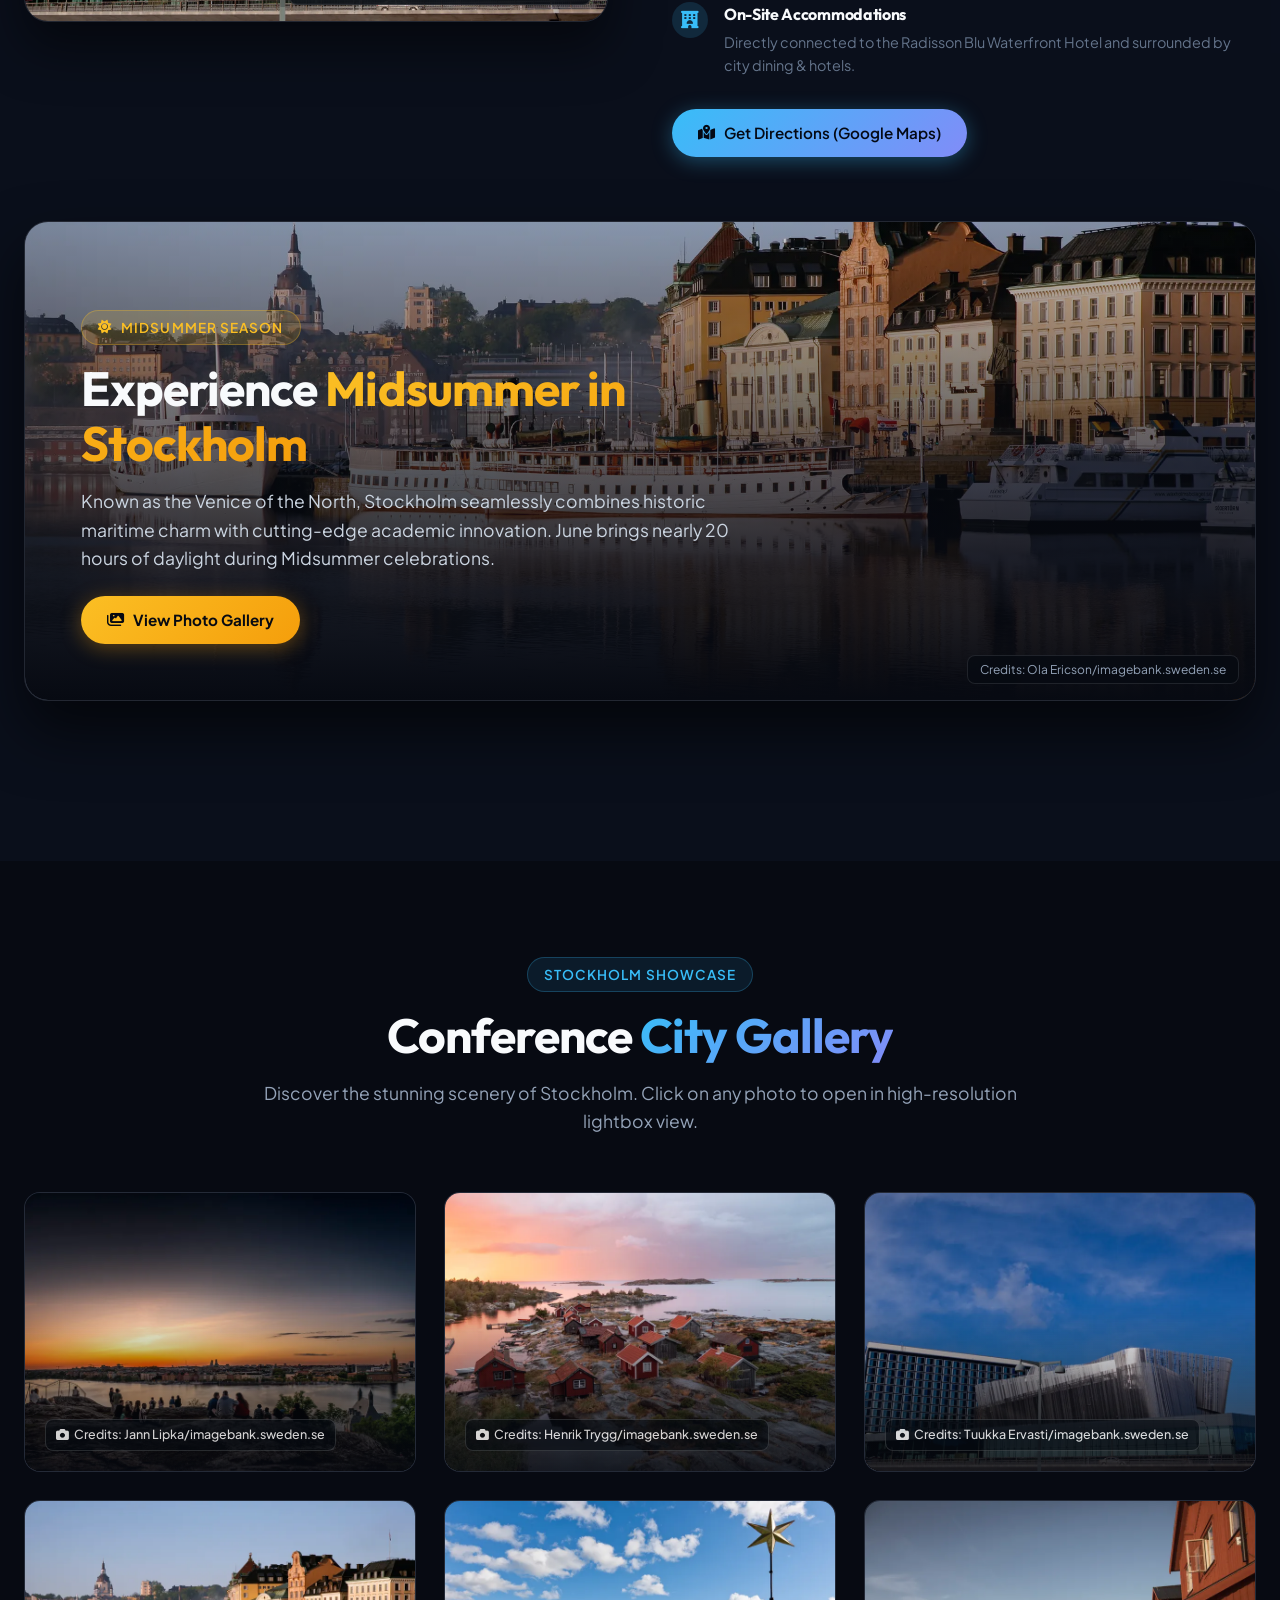
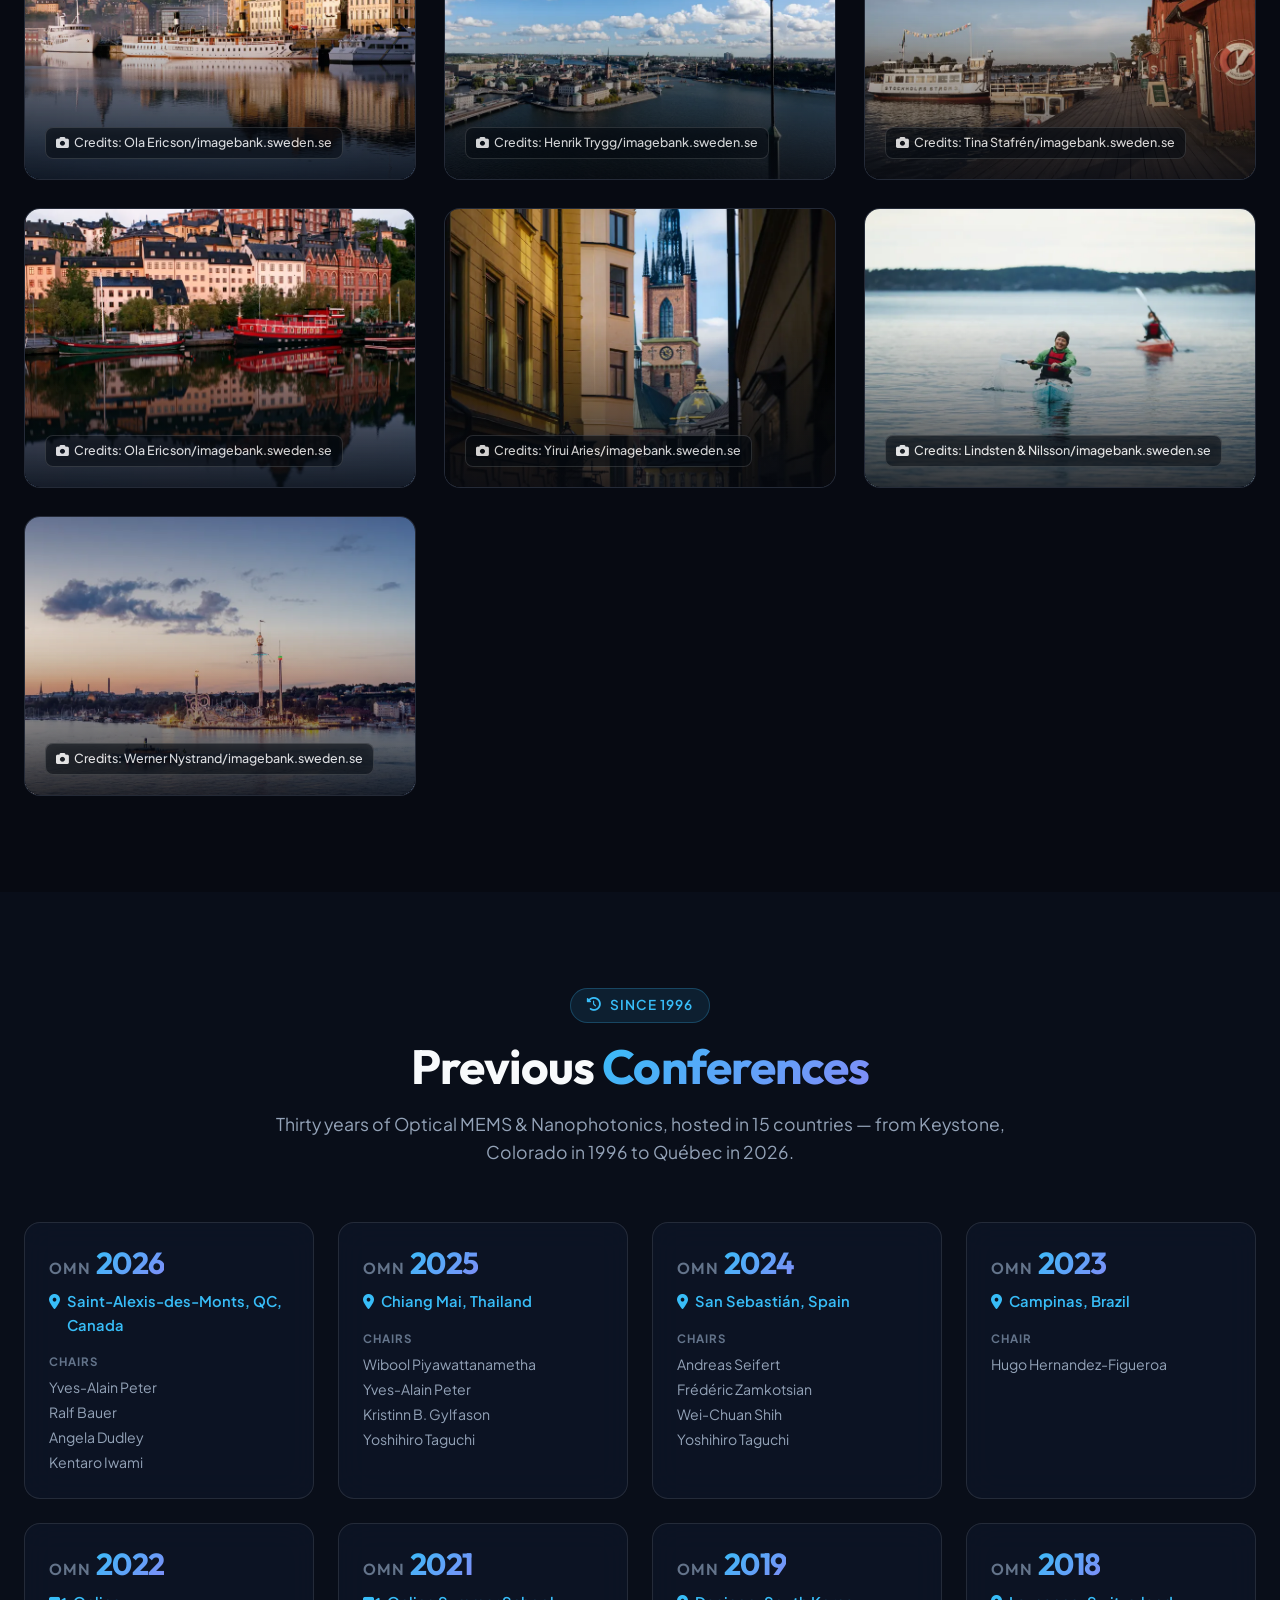
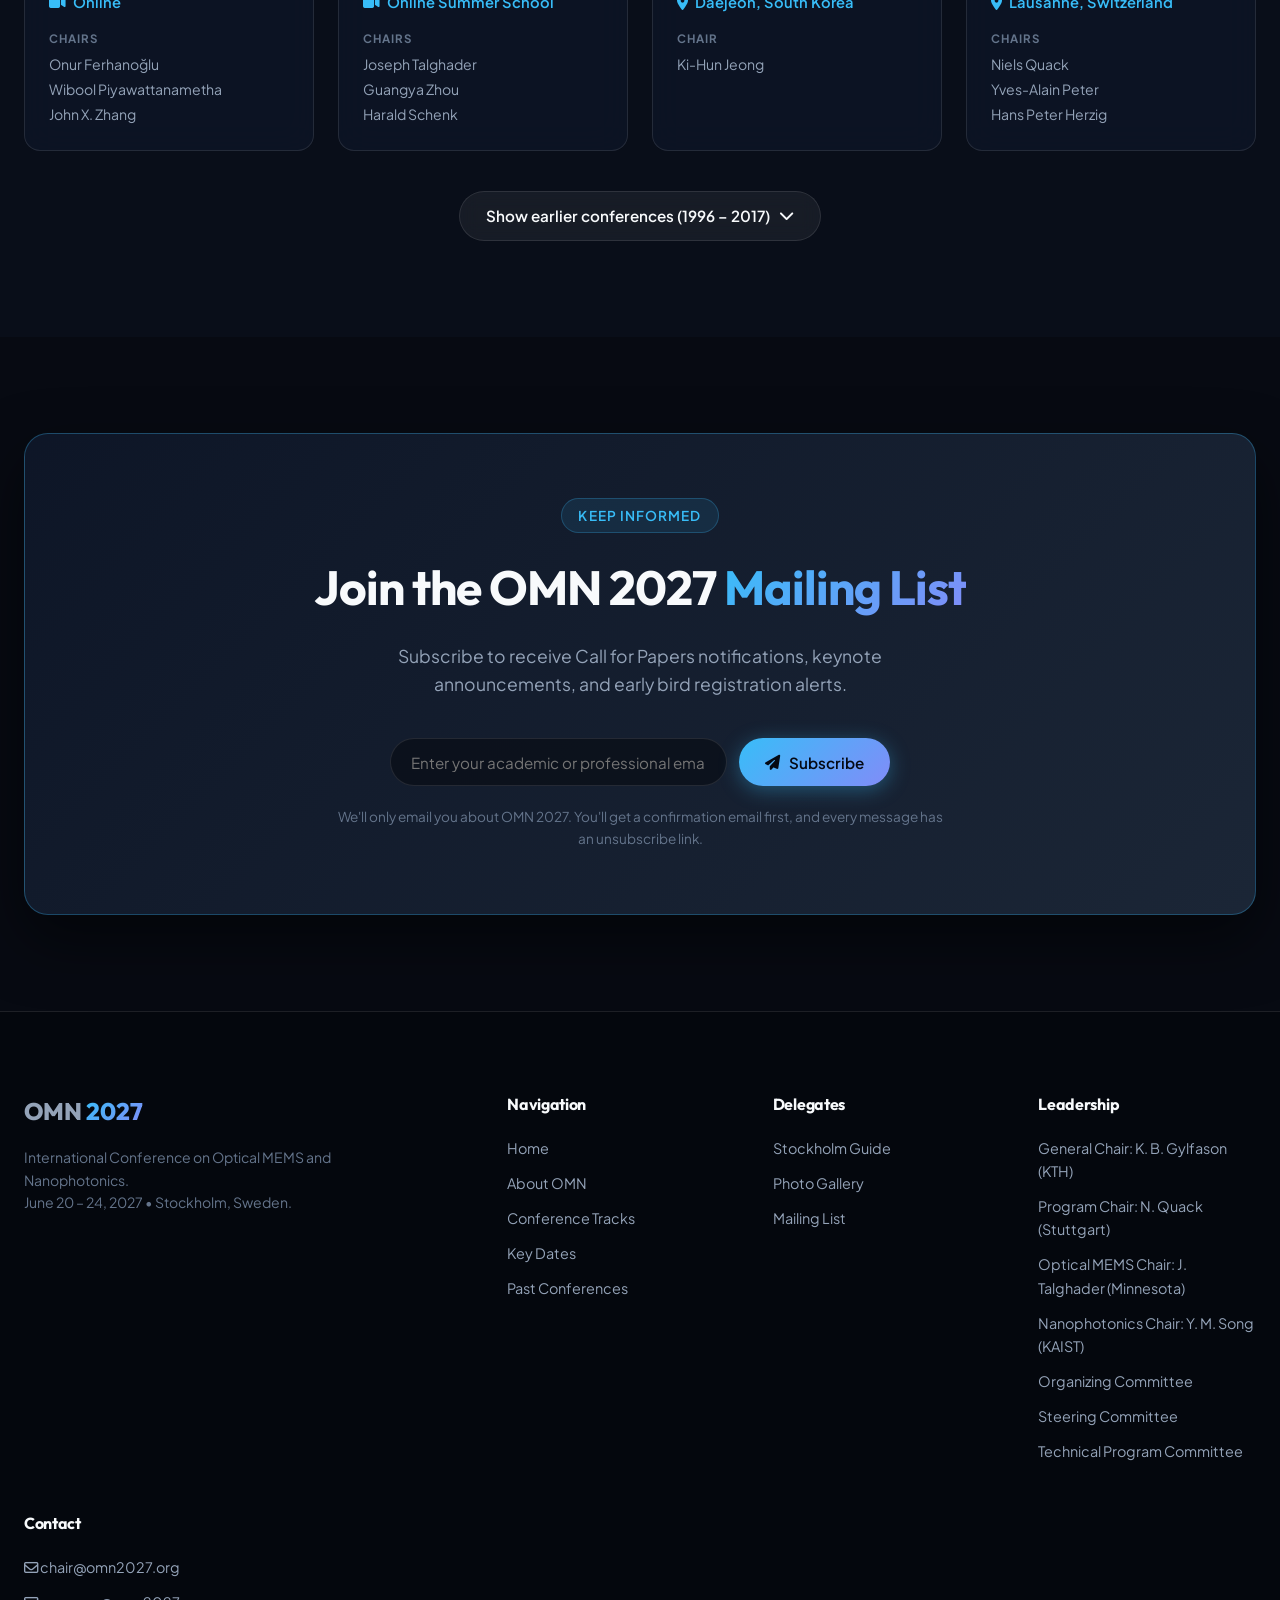
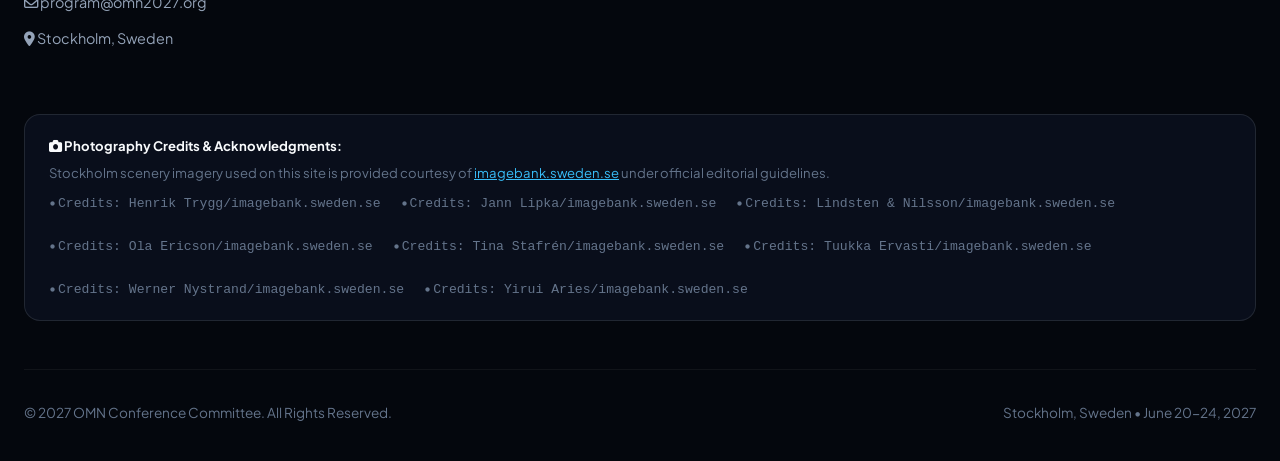
==== commit c20fde41: "Add the Technical Program Committee and align committee affiliations Lists the 26 TPC members who ac" ====
--- a/index.html
+++ b/index.html
@@ -38,7 +38,7 @@
   <link rel="stylesheet"
     href="https://fonts.googleapis.com/css2?family=Outfit:wght@400;500;600;700;800&family=Plus+Jakarta+Sans:wght@300;400;500;600;700&display=swap">
   <!-- ?v= makes browsers fetch fresh copies: change it (here and on script.js) whenever styles.css or script.js changes -->
-  <link rel="stylesheet" href="styles.css?v=20261031">
+  <link rel="stylesheet" href="styles.css?v=20261104">
   <!-- Icons load without blocking first paint -->
   <link rel="stylesheet" href="https://cdnjs.cloudflare.com/ajax/libs/font-awesome/6.4.0/css/all.min.css" media="print"
     onload="this.media='all'">
@@ -551,7 +551,7 @@
               <li><span>Igal Brener</span> Sandia National Laboratories, Albuquerque, USA</li>
               <li><span>Joseph Talghader</span> University of Minnesota, Minneapolis, USA</li>
               <li><span>Wei-Chuan Shih</span> University of Houston, USA</li>
-              <li><span>Yves-Alain Peter</span> Ecole Polytechnique de Montréal, Canada</li>
+              <li><span>Yves-Alain Peter</span> Polytechnique Montréal, Canada</li>
             </ul>
           </div>
 
@@ -577,14 +577,54 @@
               <li><span>Angela Dudley</span> University of the Witwatersrand, Johannesburg, South Africa</li>
               <li><span>Caglar Ataman</span> University of Freiburg, Germany</li>
               <li><span>Dan Marom</span> The Hebrew University, Jerusalem, Israel</li>
-              <li><span>Frederic Zamkotsian</span> Marseille Astrophysics Laboratory, CNRS, France</li>
-              <li><span>Jost Adam</span> Uni Kassel, Germany</li>
+              <li><span>Frédéric Zamkotsian</span> Marseille Astrophysics Laboratory, CNRS, France</li>
+              <li><span>Jost Adam</span> University of Kassel, Germany</li>
               <li><span>Kristinn B. Gylfason</span> KTH Royal Institute of Technology, Sweden</li>
               <li><span>Niels Quack</span> IMS CHIPS & University of Stuttgart, Germany</li>
-              <li><span>Onur Ferhanoğlu</span> Istanbul Technical University, Republic of Turkey</li>
+              <li><span>Onur Ferhanoğlu</span> Istanbul Technical University, Republic of Türkiye</li>
               <li><span>Ralf Bauer</span> University of Strathclyde, Glasgow, United Kingdom</li>
             </ul>
           </div>
+        </div>
+      </div>
+
+      <!-- Technical Program Committee -->
+      <div class="program-committee" id="tpc">
+        <div class="section-header">
+          <div class="section-tag"><i class="fa-solid fa-users"></i> Program Committee</div>
+          <h3 class="section-title">Technical <span class="gradient-text">Program Committee</span></h3>
+        </div>
+
+        <div class="topic-card">
+          <ul class="steering-list tpc-list">
+            <li><span>Aaron Ohta</span> University of Hawaiʻi at Mānoa, USA</li>
+            <li><span>Alan Wang</span> Baylor University, USA</li>
+            <li><span>Alex Song</span> University of Sydney, Australia</li>
+            <li><span>Caglar Ataman</span> University of Freiburg, Germany</li>
+            <li><span>Chia-Hung Chen</span> City University of Hong Kong, Hong Kong</li>
+            <li><span>David Dickensheets</span> Montana State University, USA</li>
+            <li><span>Eric Pei-Yu Chiou</span> University of California at Los Angeles, USA</li>
+            <li><span>Frédéric Zamkotsian</span> Marseille Astrophysics Laboratory, CNRS, France</li>
+            <li><span>Gilliard Silveira</span> University of Campinas, Brazil</li>
+            <li><span>Guangya Zhou</span> National University of Singapore, Singapore</li>
+            <li><span>Hartmut Hillmer</span> University of Kassel, Germany</li>
+            <li><span>Heidi Ottevaere</span> Vrije Universiteit Brussel, Belgium</li>
+            <li><span>Igal Brener</span> Sandia National Laboratories, Albuquerque, USA</li>
+            <li><span>Jost Adam</span> University of Kassel, Germany</li>
+            <li><span>Kenta Nakazawa</span> Shizuoka University, Japan</li>
+            <li><span>Ki-Hun Jeong</span> KAIST, South Korea</li>
+            <li><span>Masaaki Hashimoto</span> Keio University, Japan</li>
+            <li><span>Onur Ferhanoğlu</span> Istanbul Technical University, Republic of Türkiye</li>
+            <li><span>Ralf Bauer</span> University of Strathclyde, Glasgow, United Kingdom</li>
+            <li><span>Raphael St-Gelais</span> University of Ottawa, Canada</li>
+            <li><span>Shoufeng Lan</span> Texas A&M University, USA</li>
+            <li><span>Wei-Chuan Shih</span> University of Houston, USA</li>
+            <li><span>Wibool Piyawattanametha</span> King Mongkut's Institute of Technology Ladkrabang, Bangkok,
+              Thailand</li>
+            <li><span>Wouter van der Wijngaart</span> KTH Royal Institute of Technology, Sweden</li>
+            <li><span>Yoshihiro Taguchi</span> Keio University, Japan</li>
+            <li><span>Yves-Alain Peter</span> Polytechnique Montréal, Canada</li>
+          </ul>
         </div>
       </div>
     </div>
@@ -1022,7 +1062,7 @@
           <p class="history-label">Chairs</p>
           <ul class="history-chairs">
             <li>Andreas Seifert</li>
-            <li>Frederic Zamkotsian</li>
+            <li>Frédéric Zamkotsian</li>
             <li>Wei-Chuan Shih</li>
             <li>Yoshihiro Taguchi</li>
           </ul>
@@ -1397,6 +1437,7 @@
             <li><a href="#committee">Nanophotonics Chair: Y. M. Song (KAIST)</a></li>
             <li><a href="#committee">Organizing Committee</a></li>
             <li><a href="#steering-committee">Steering Committee</a></li>
+            <li><a href="#tpc">Technical Program Committee</a></li>
           </ul>
         </div>
 
--- a/styles.css
+++ b/styles.css
@@ -795,6 +795,22 @@
   font-weight: 600;
 }
 
+/* Technical Program Committee: one alphabetical list flowing down the columns */
+.program-committee {
+  margin-top: 5rem;
+}
+
+.tpc-list {
+  display: block;
+  columns: 3;
+  column-gap: 2rem;
+}
+
+.tpc-list li {
+  break-inside: avoid;
+  margin-bottom: 0.85rem;
+}
+
 /* Timeline / Important Dates */
 .timeline-section {
   padding: 6rem 0;
@@ -1385,6 +1401,10 @@
 
   .steering-grid {
     grid-template-columns: 1fr;
+  }
+
+  .tpc-list {
+    columns: 2;
   }
 
   .footer-grid {
@@ -1439,6 +1459,10 @@
 }
 
 @media (max-width: 768px) {
+  .tpc-list {
+    columns: 1;
+  }
+
   /* Fit logo, wordmark, button and menu toggle on a phone-width header */
   .brand-logo {
     gap: 0.5rem;
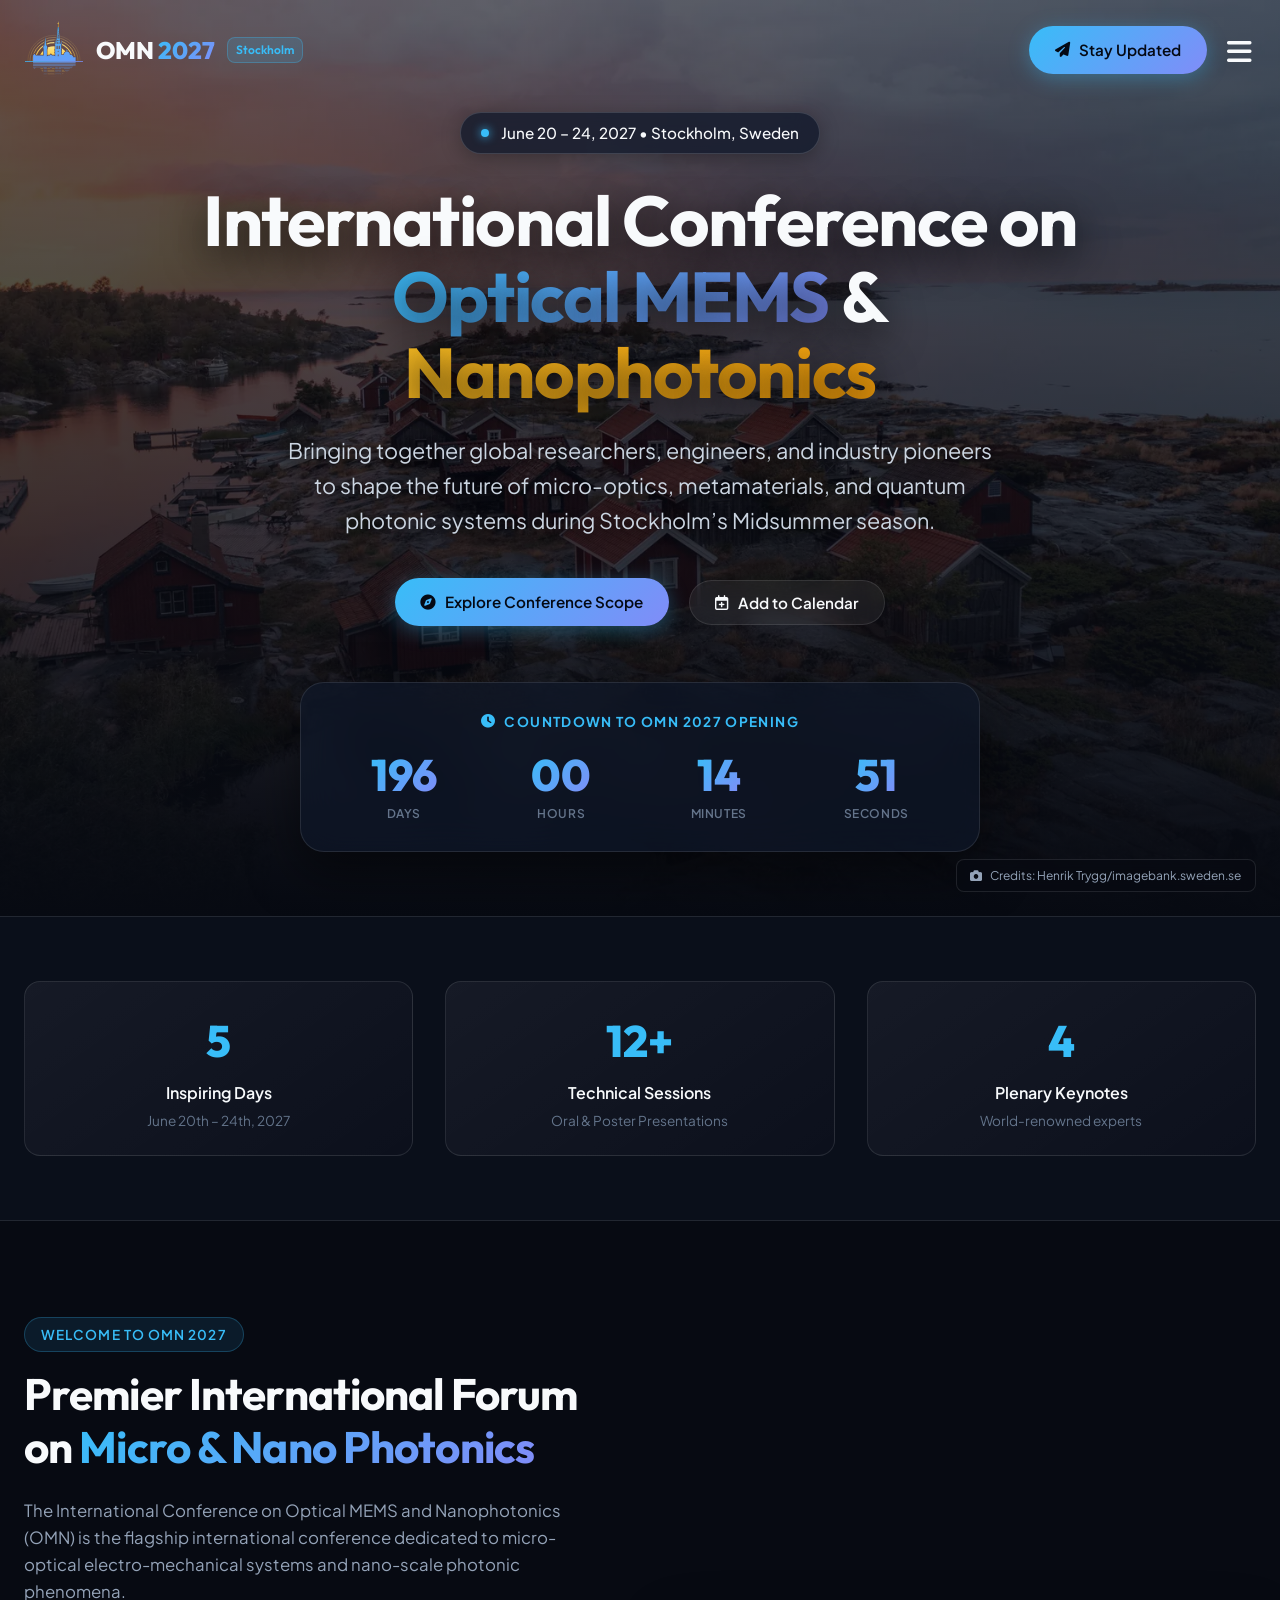
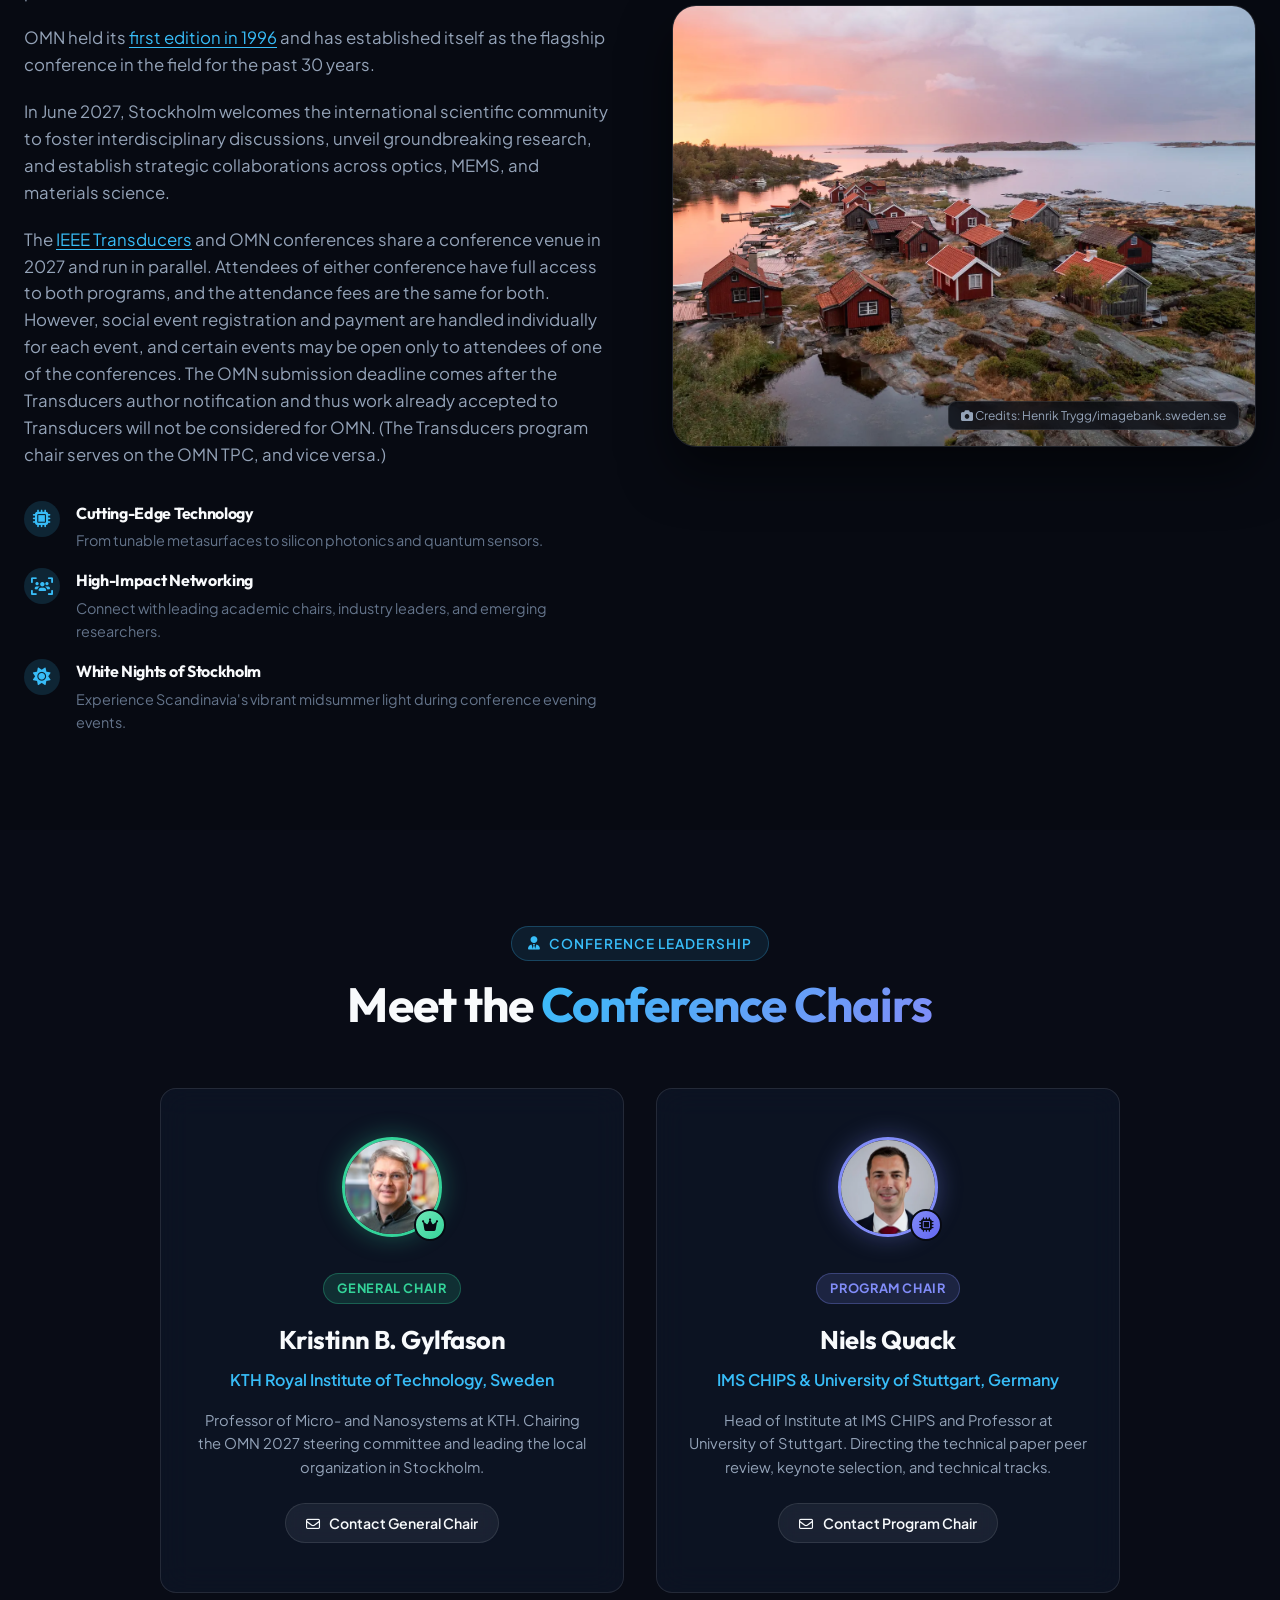
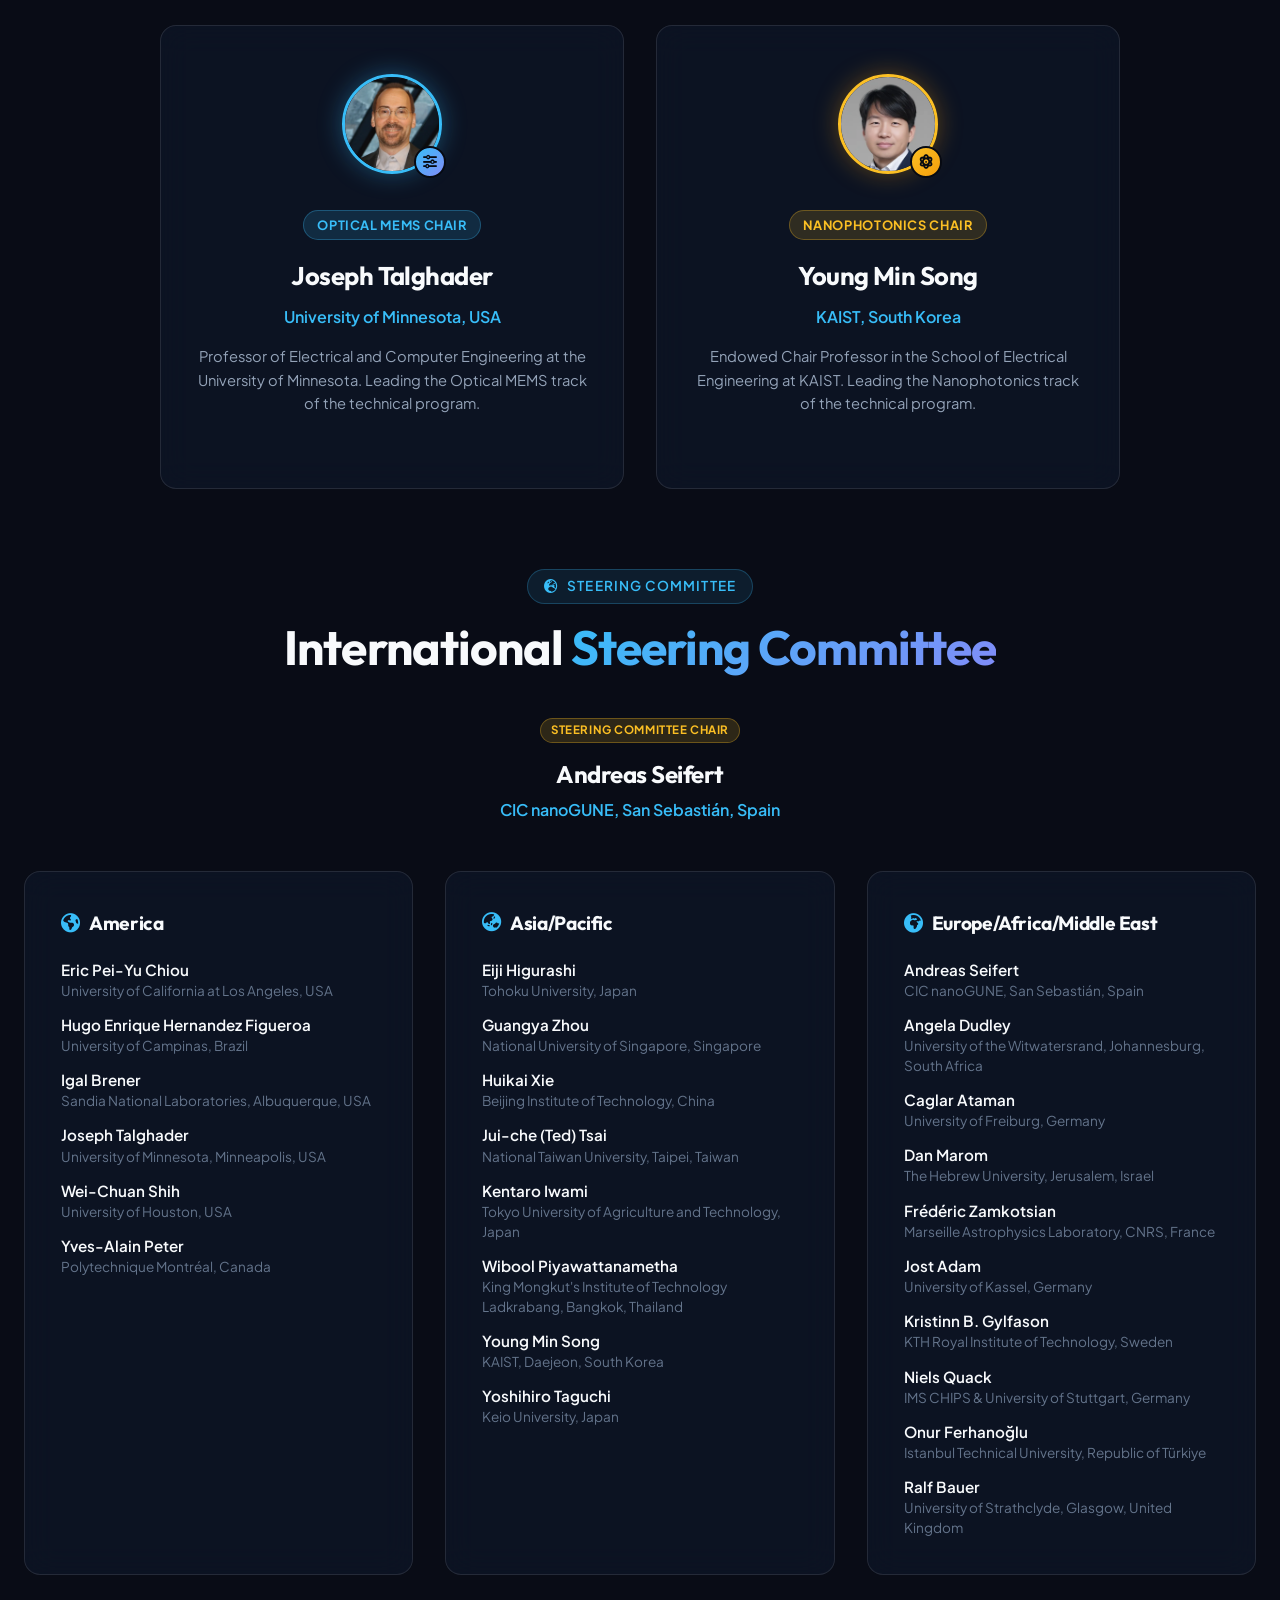
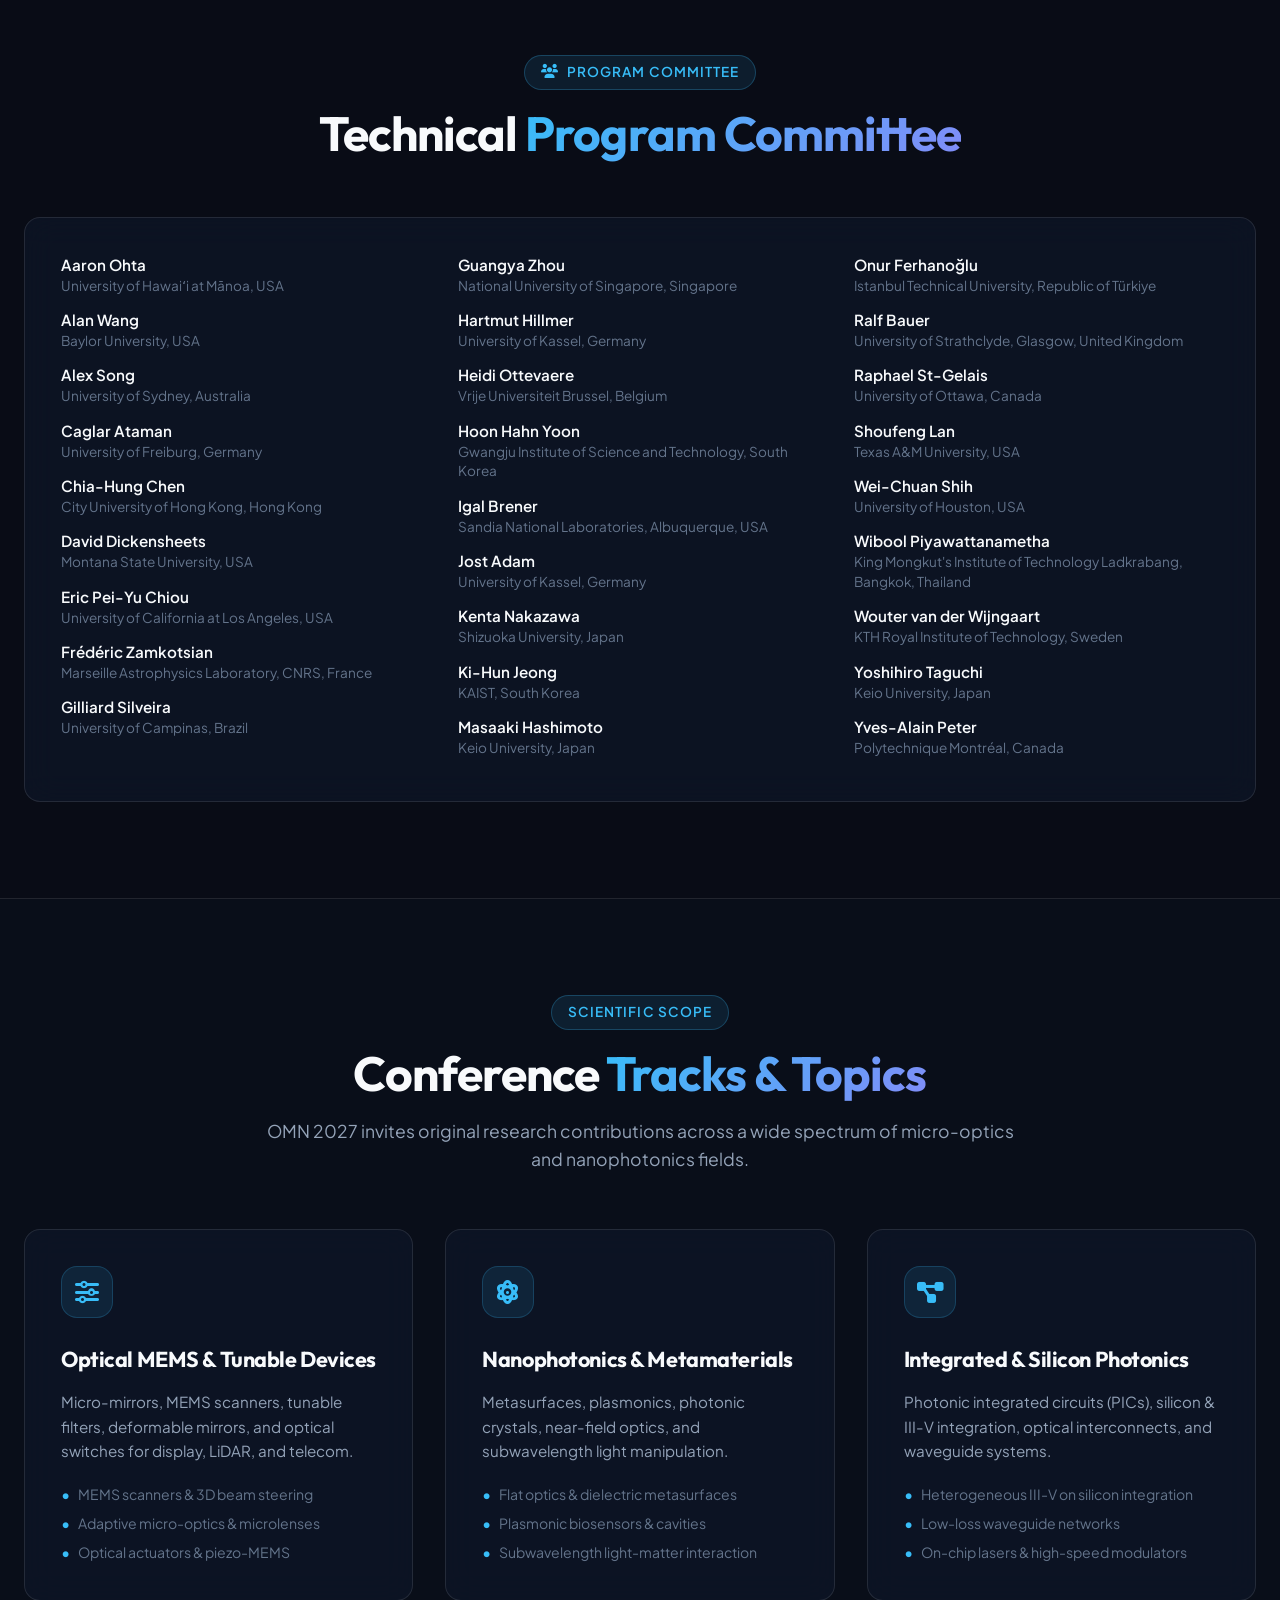
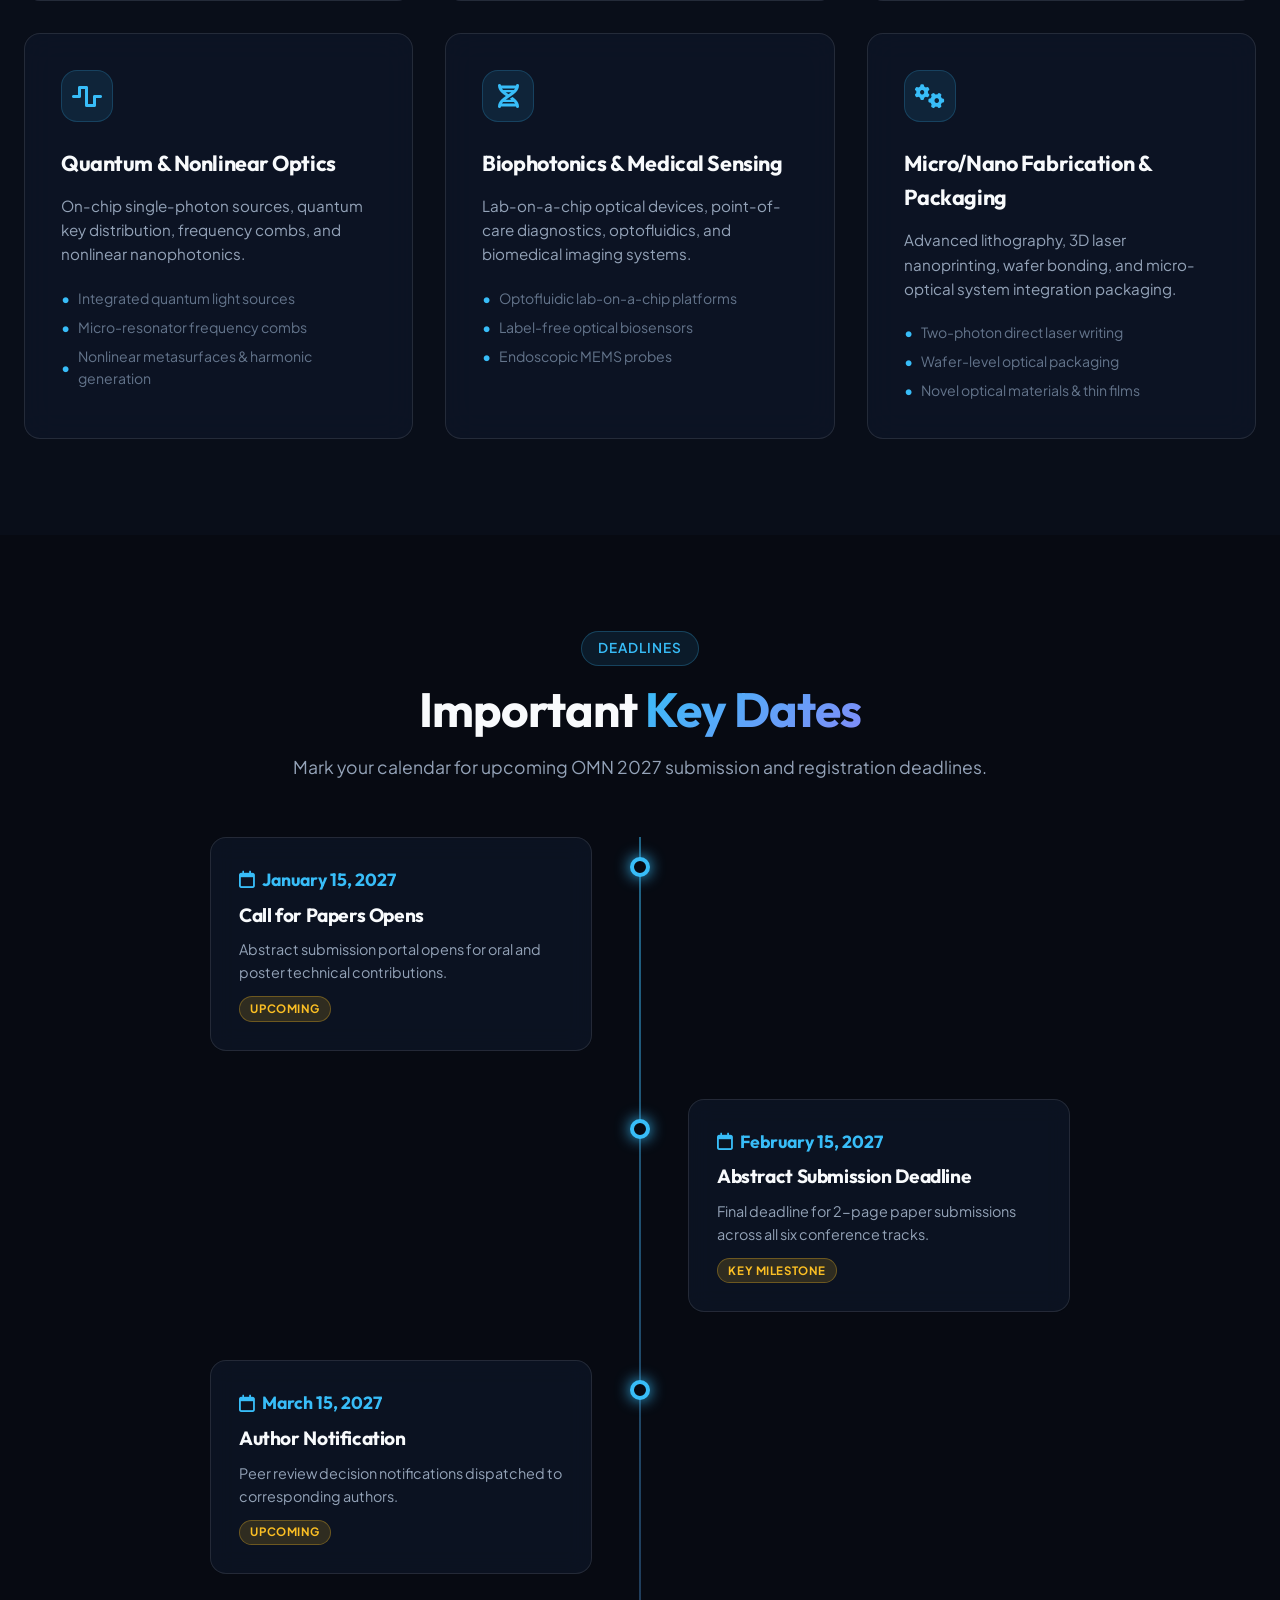
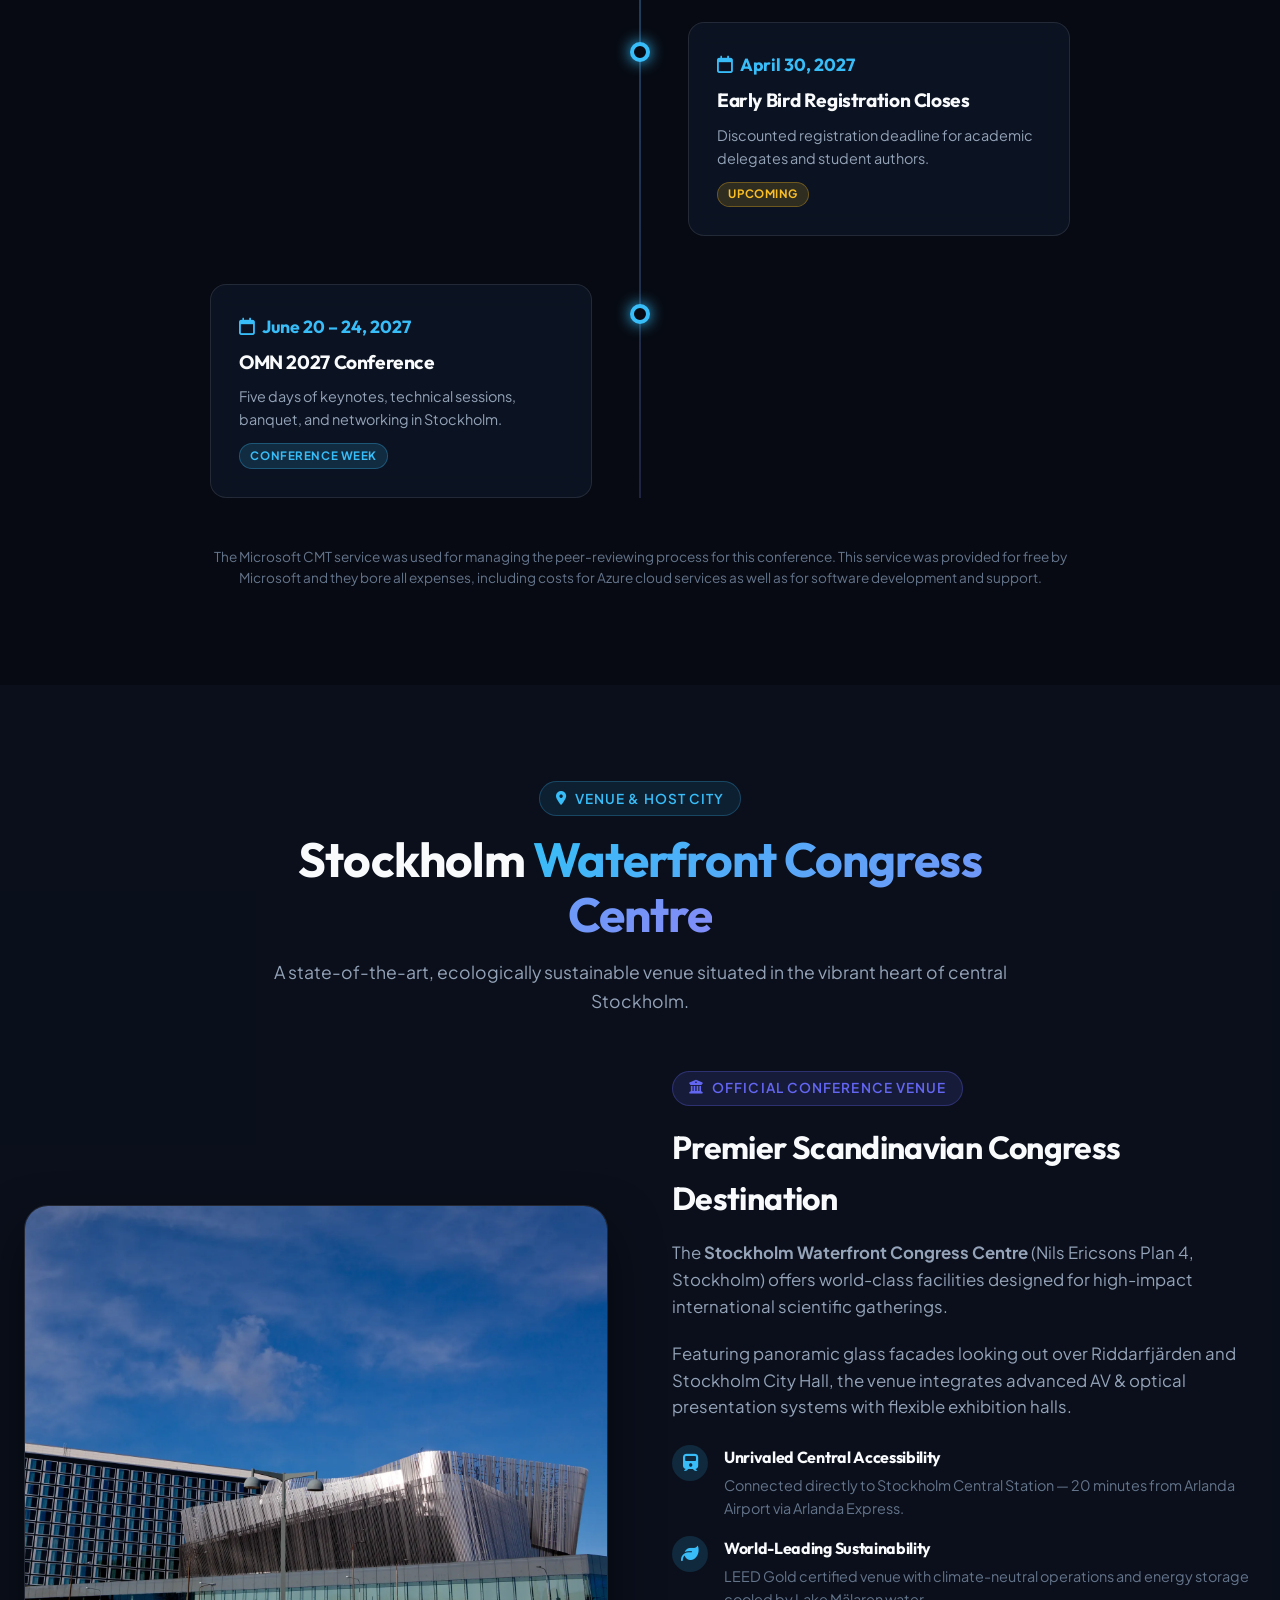
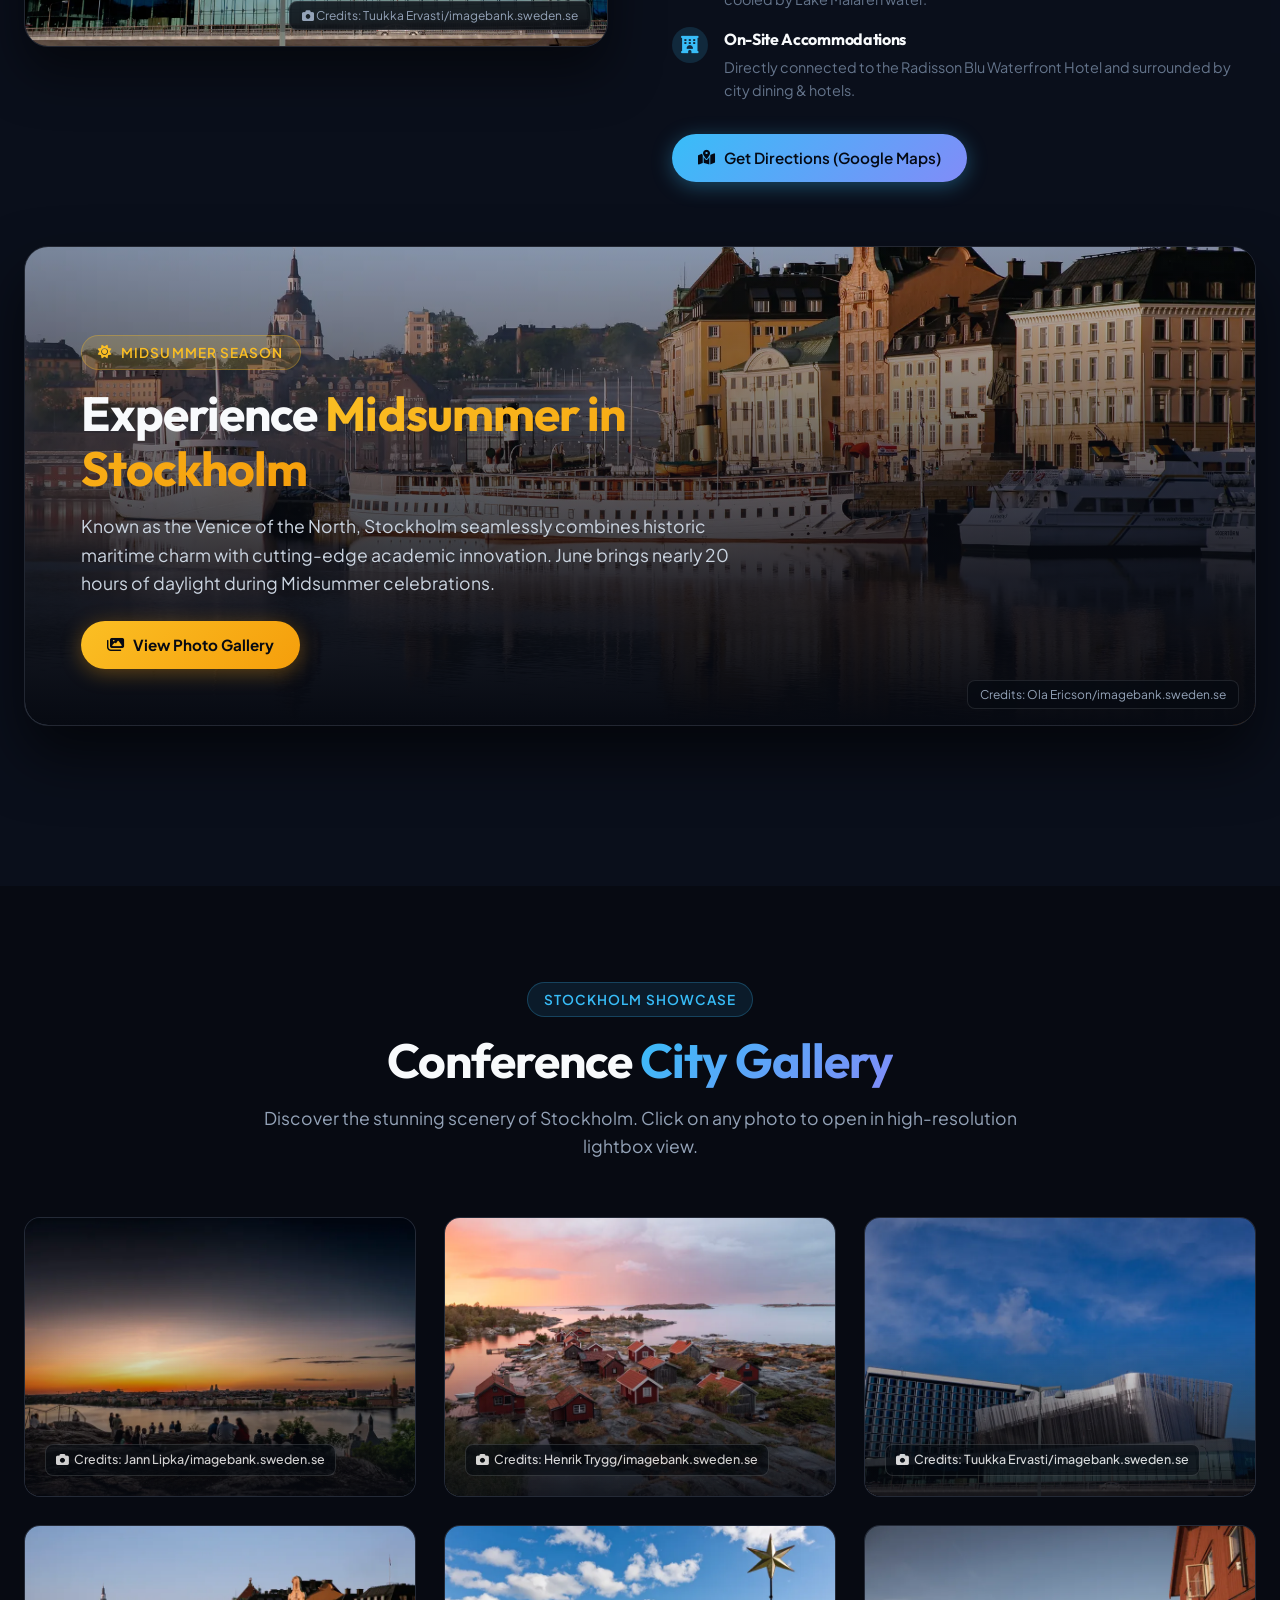
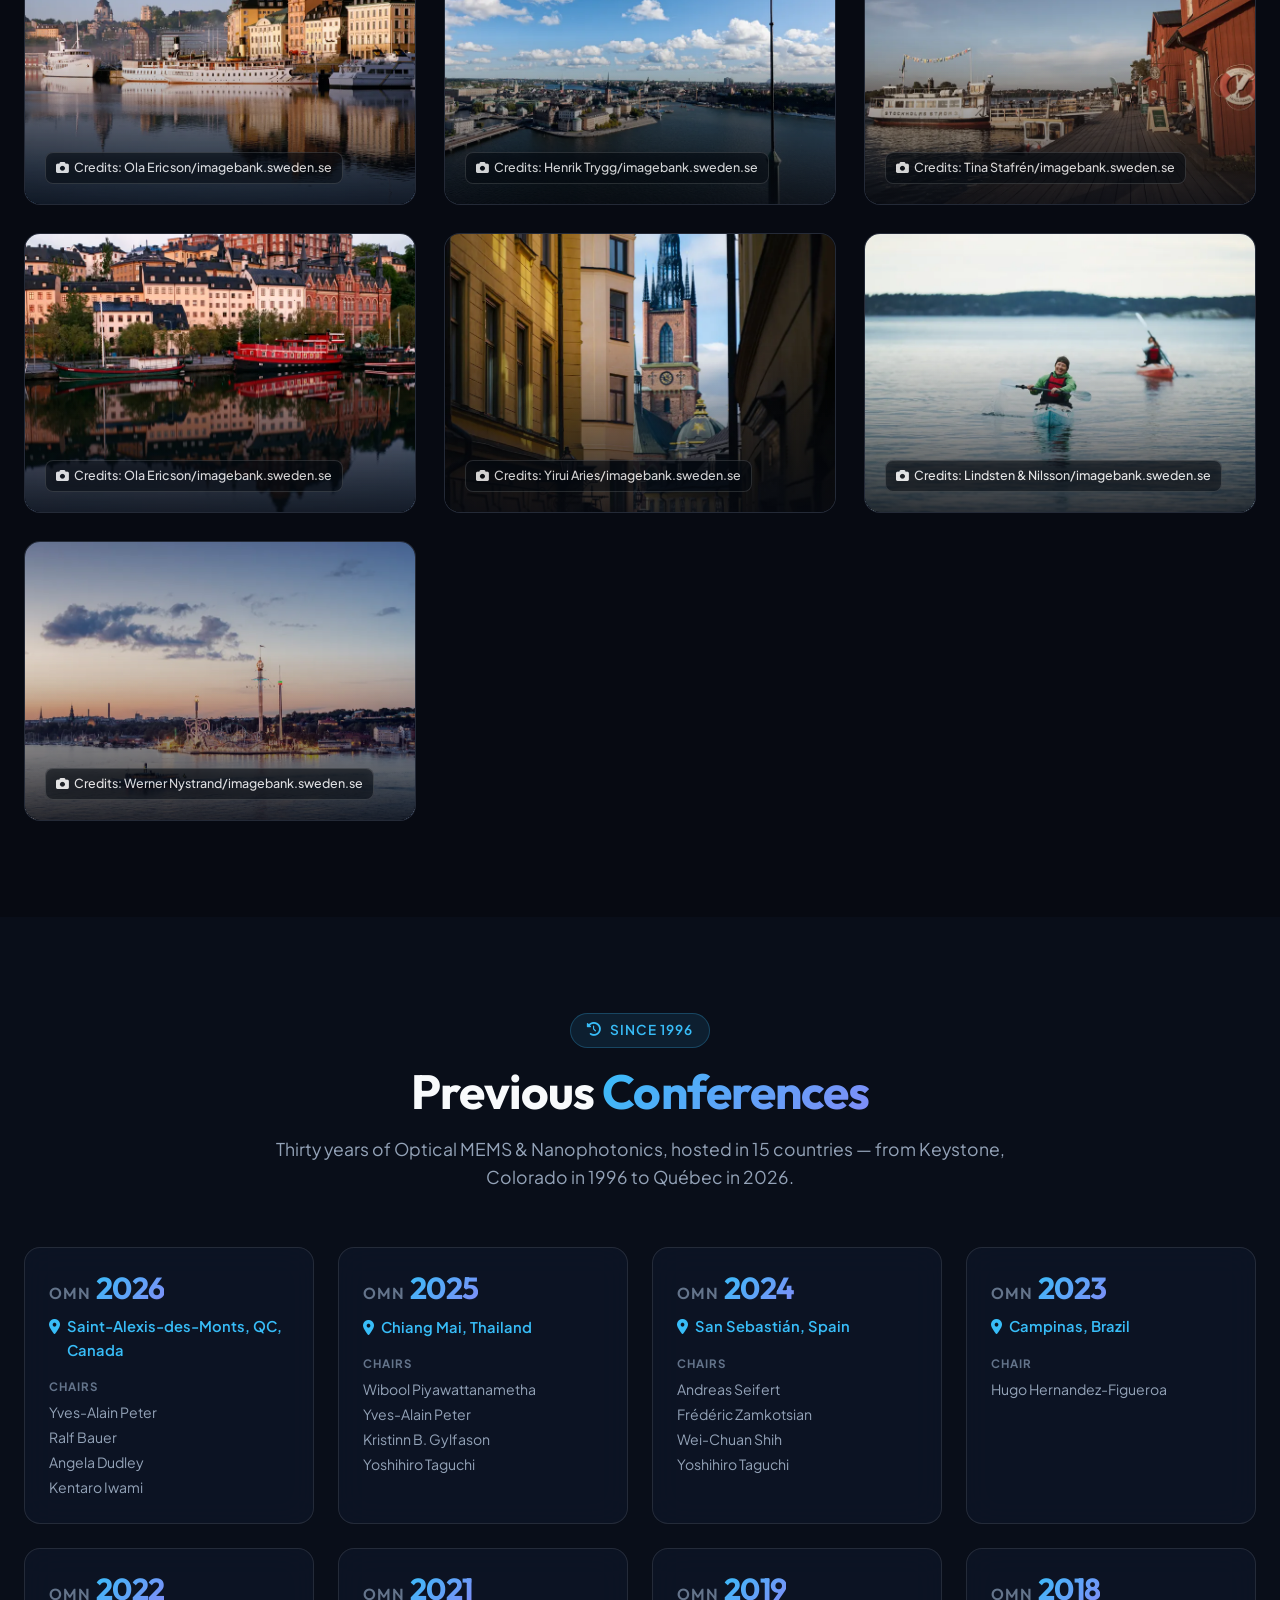
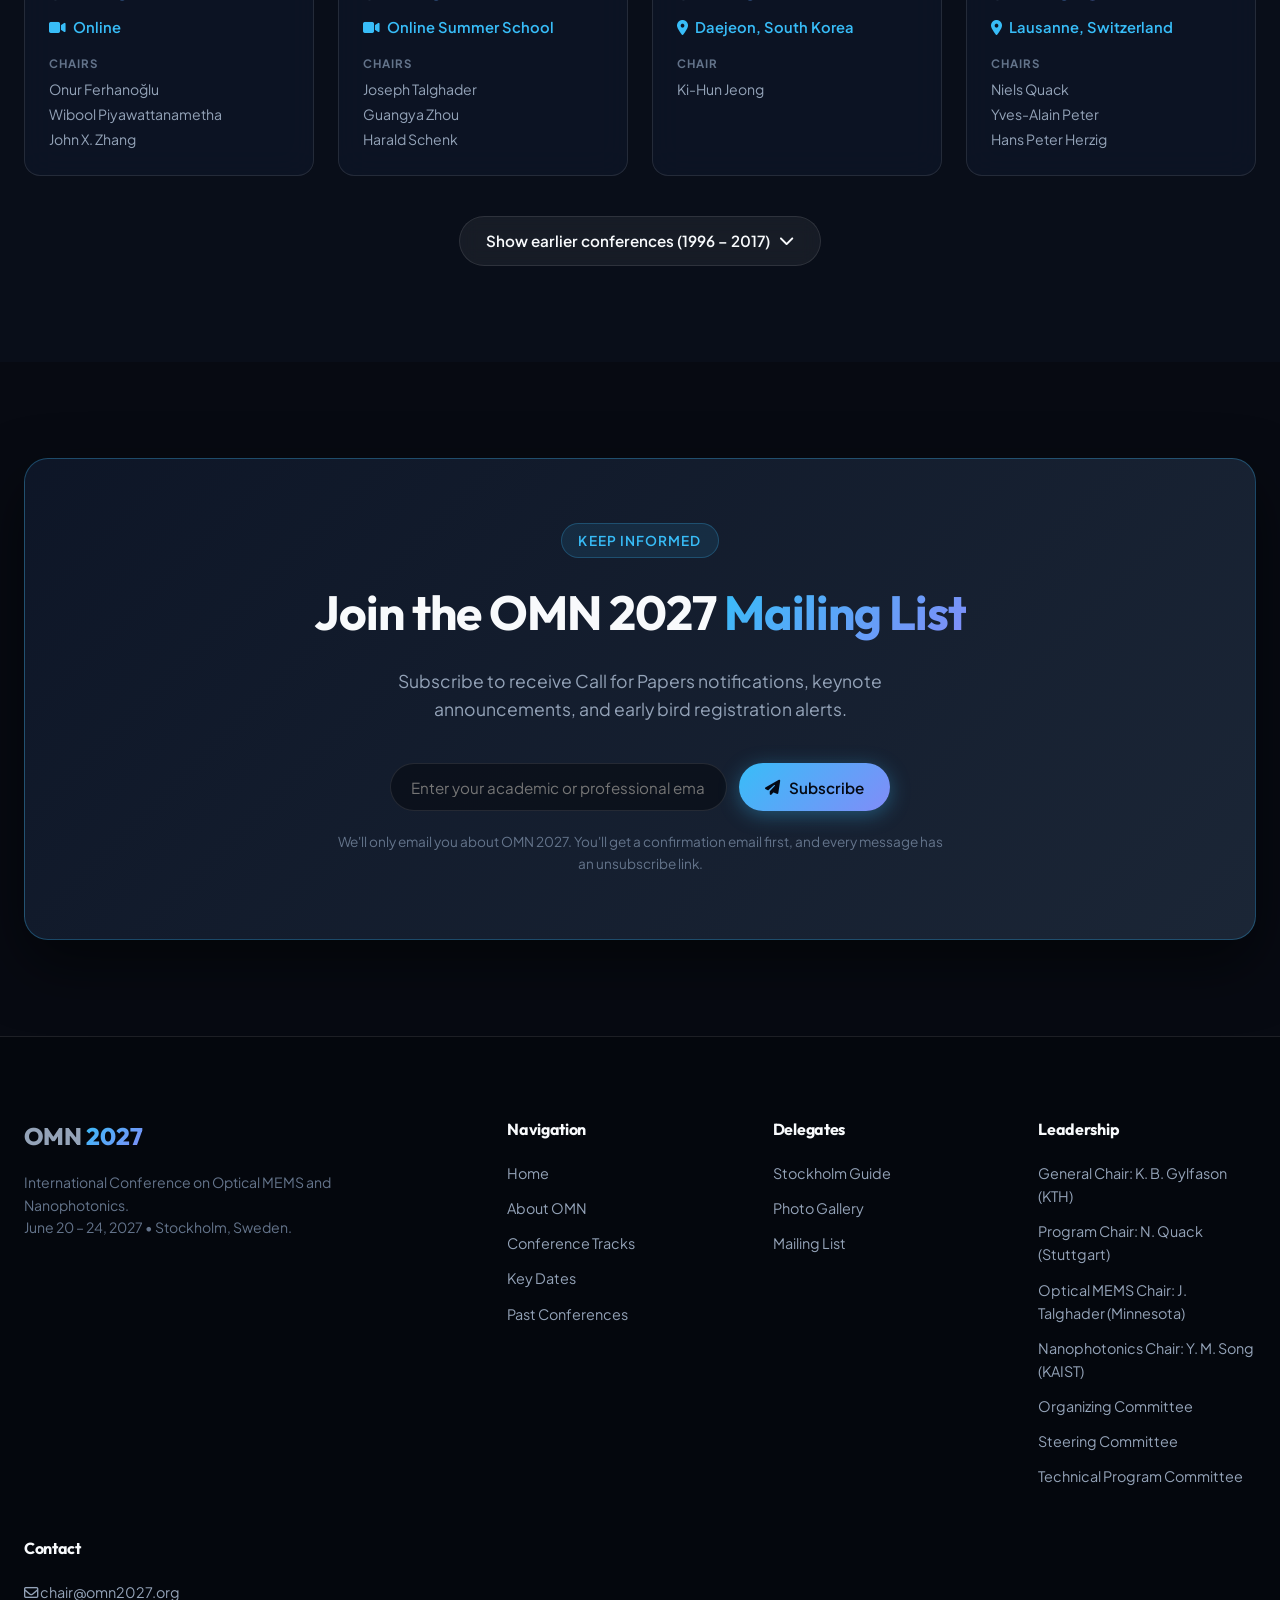
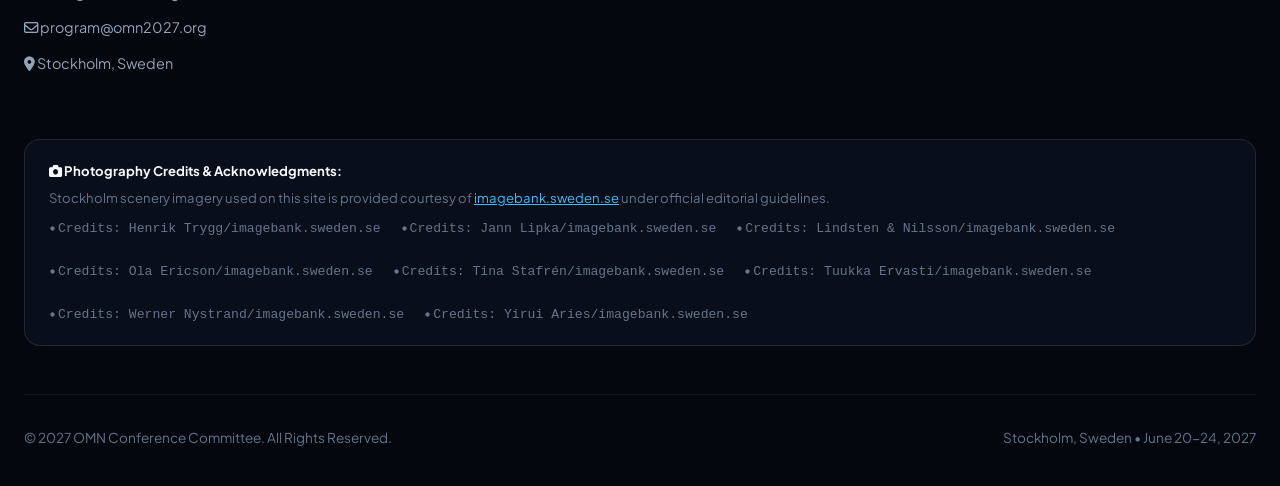
==== commit 6c0d1903: "Add Hoon Hahn Yoon to the Technical Program Committee Co-Authored-By: Claude Opus 5.5 <noreply@anthr" ====
--- a/index.html
+++ b/index.html
@@ -609,6 +609,7 @@
             <li><span>Guangya Zhou</span> National University of Singapore, Singapore</li>
             <li><span>Hartmut Hillmer</span> University of Kassel, Germany</li>
             <li><span>Heidi Ottevaere</span> Vrije Universiteit Brussel, Belgium</li>
+            <li><span>Hoon Hahn Yoon</span> Gwangju Institute of Science and Technology, South Korea</li>
             <li><span>Igal Brener</span> Sandia National Laboratories, Albuquerque, USA</li>
             <li><span>Jost Adam</span> University of Kassel, Germany</li>
             <li><span>Kenta Nakazawa</span> Shizuoka University, Japan</li>
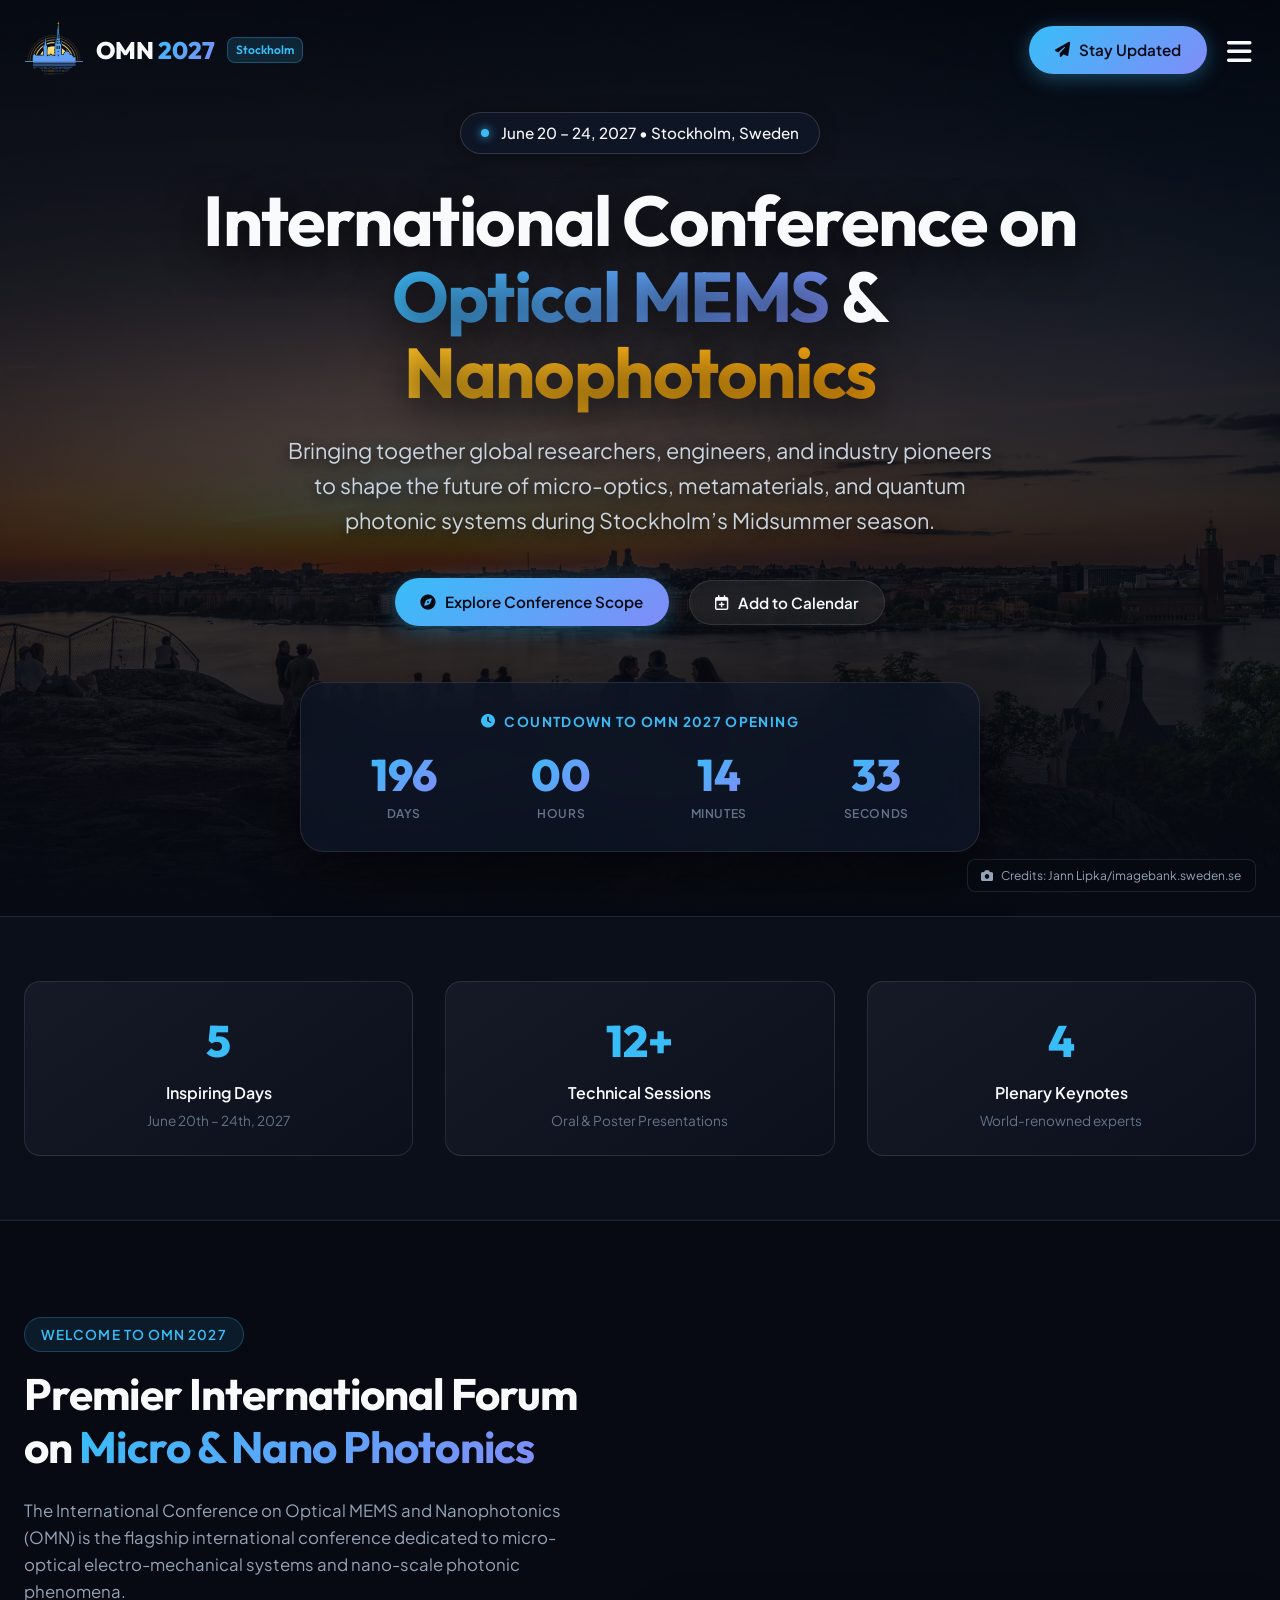
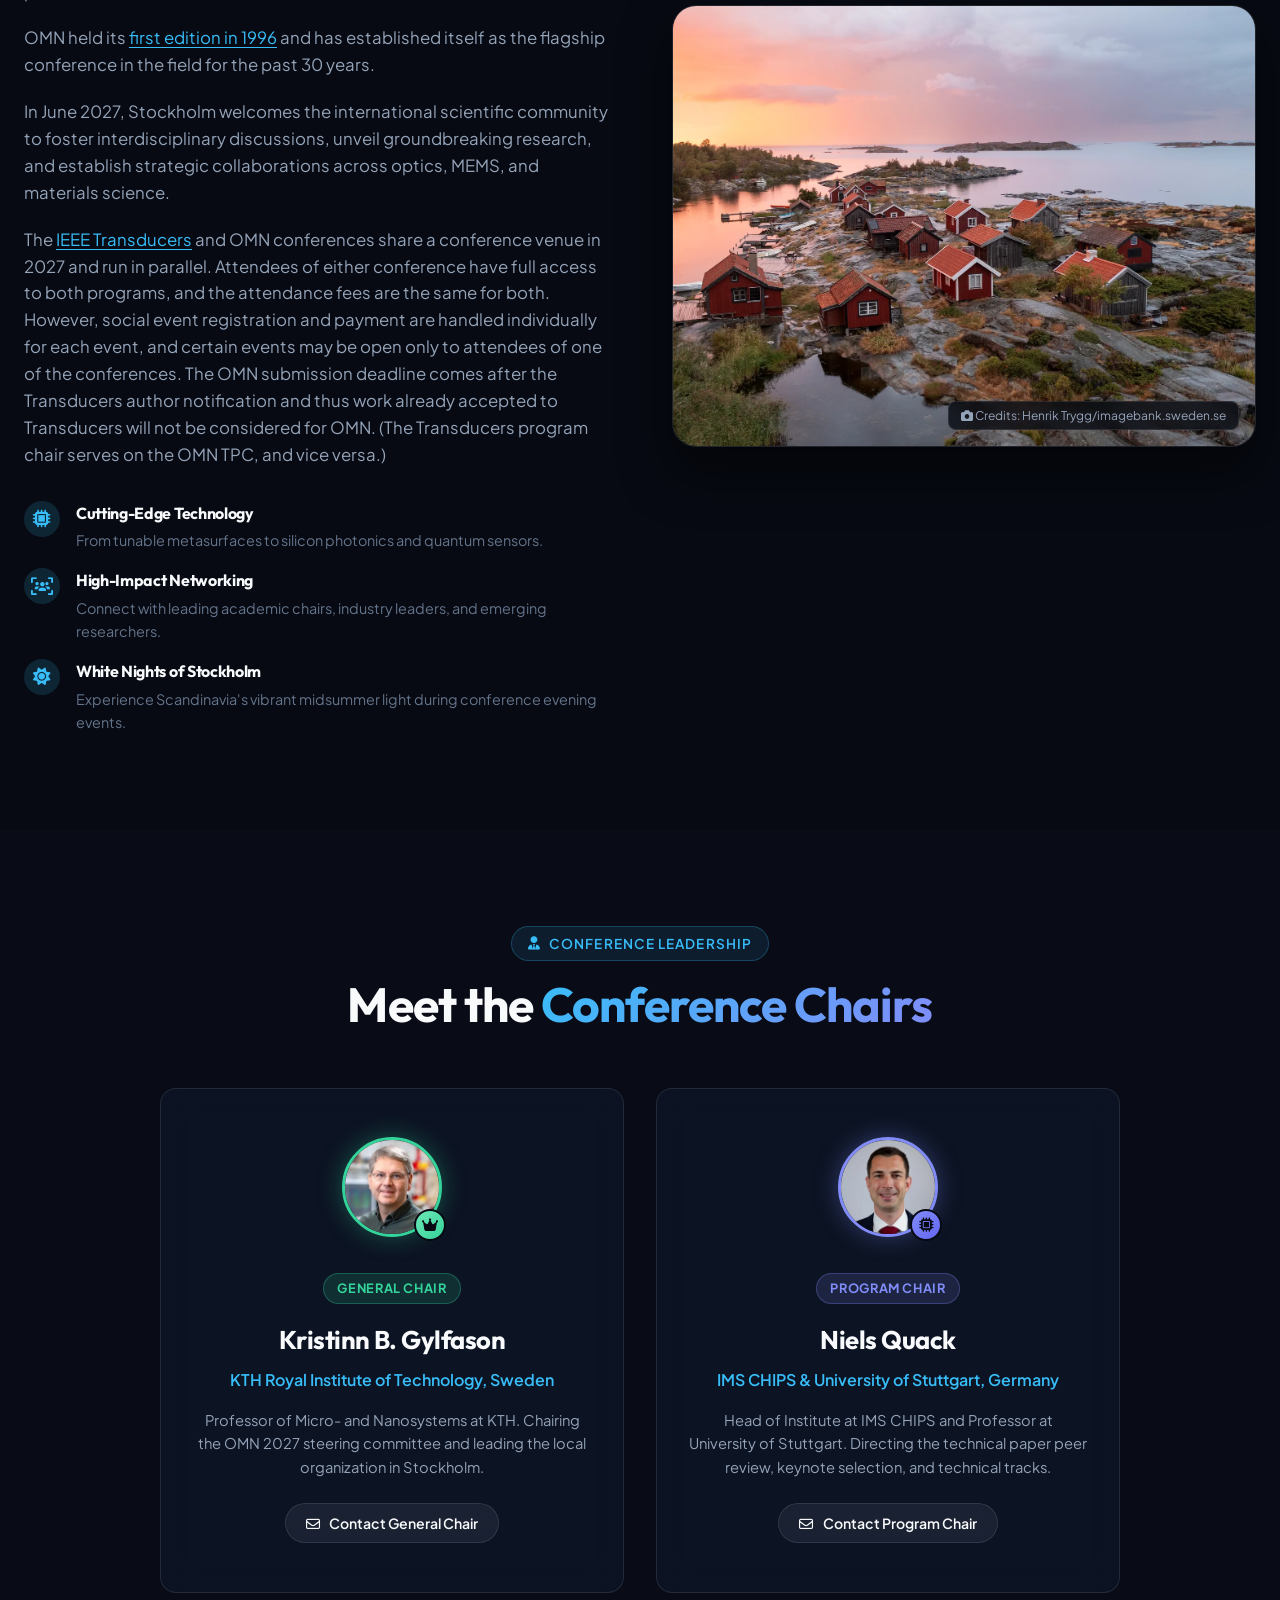
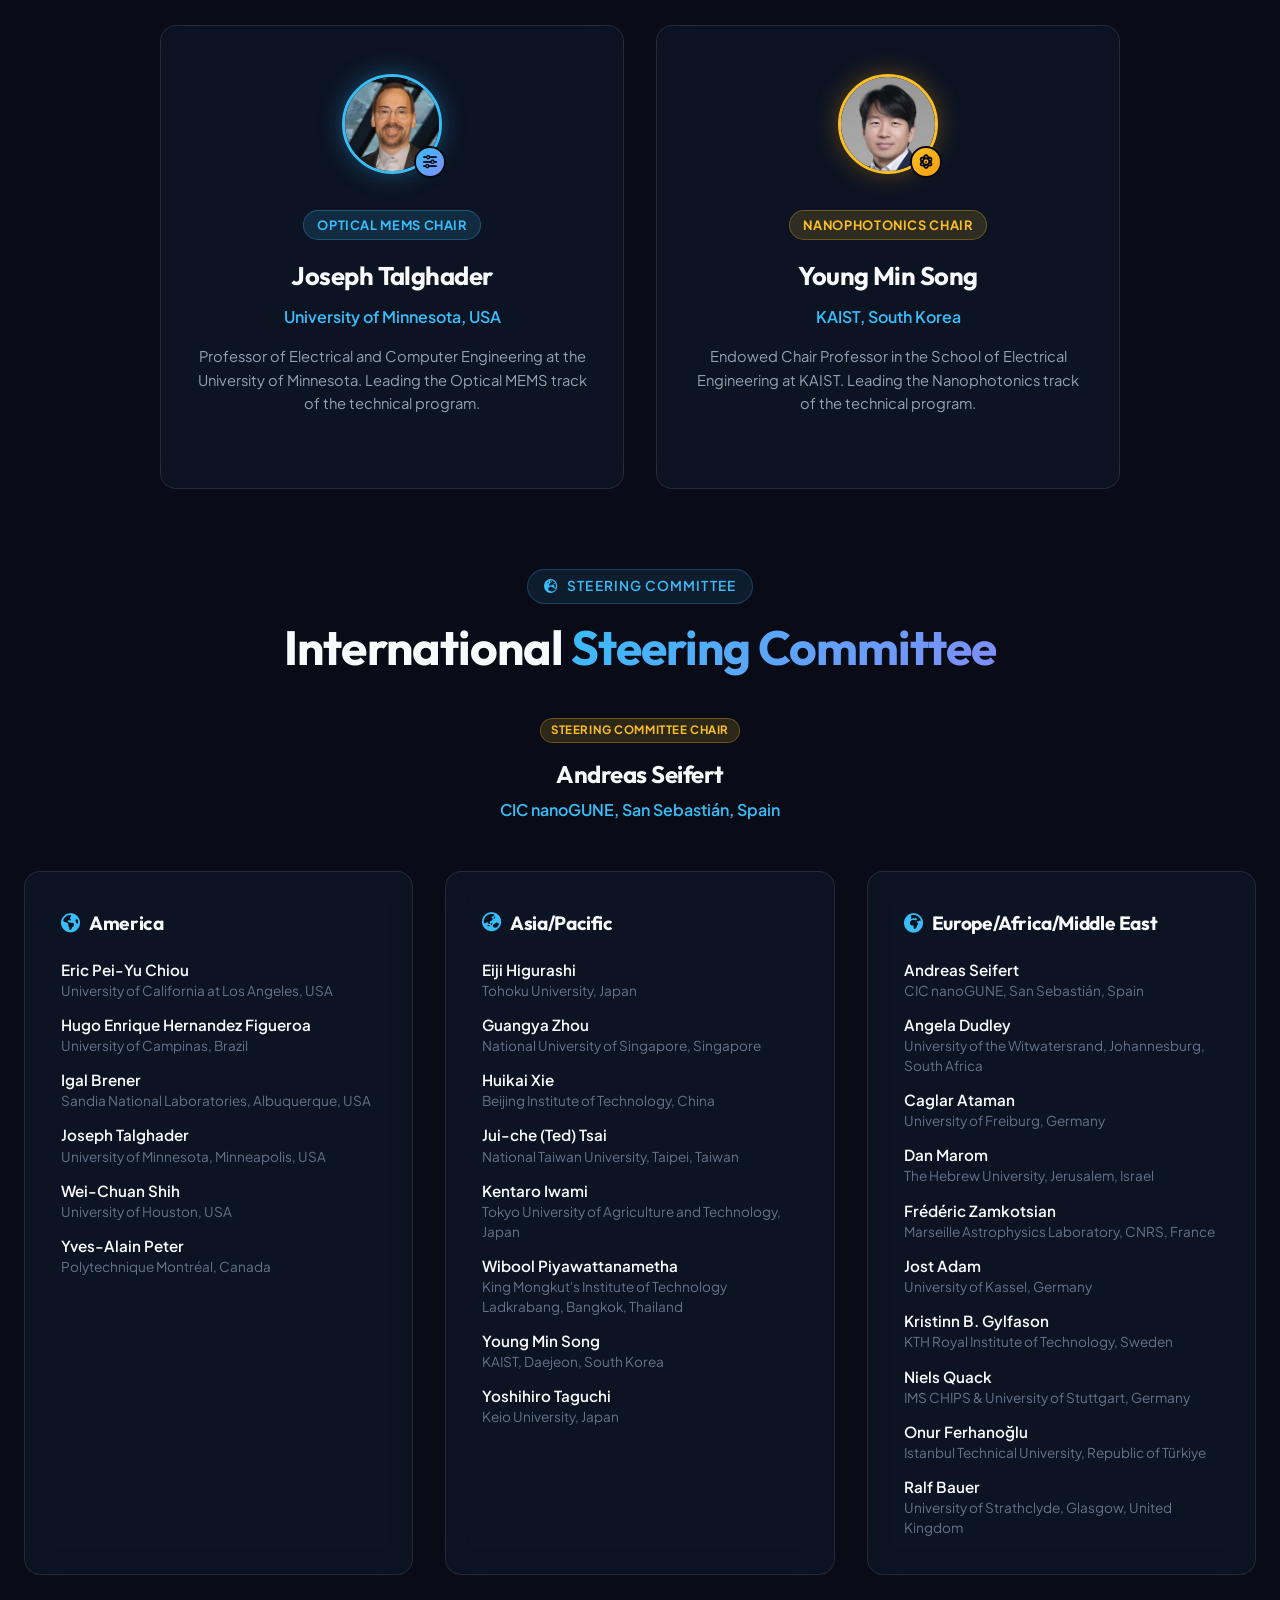
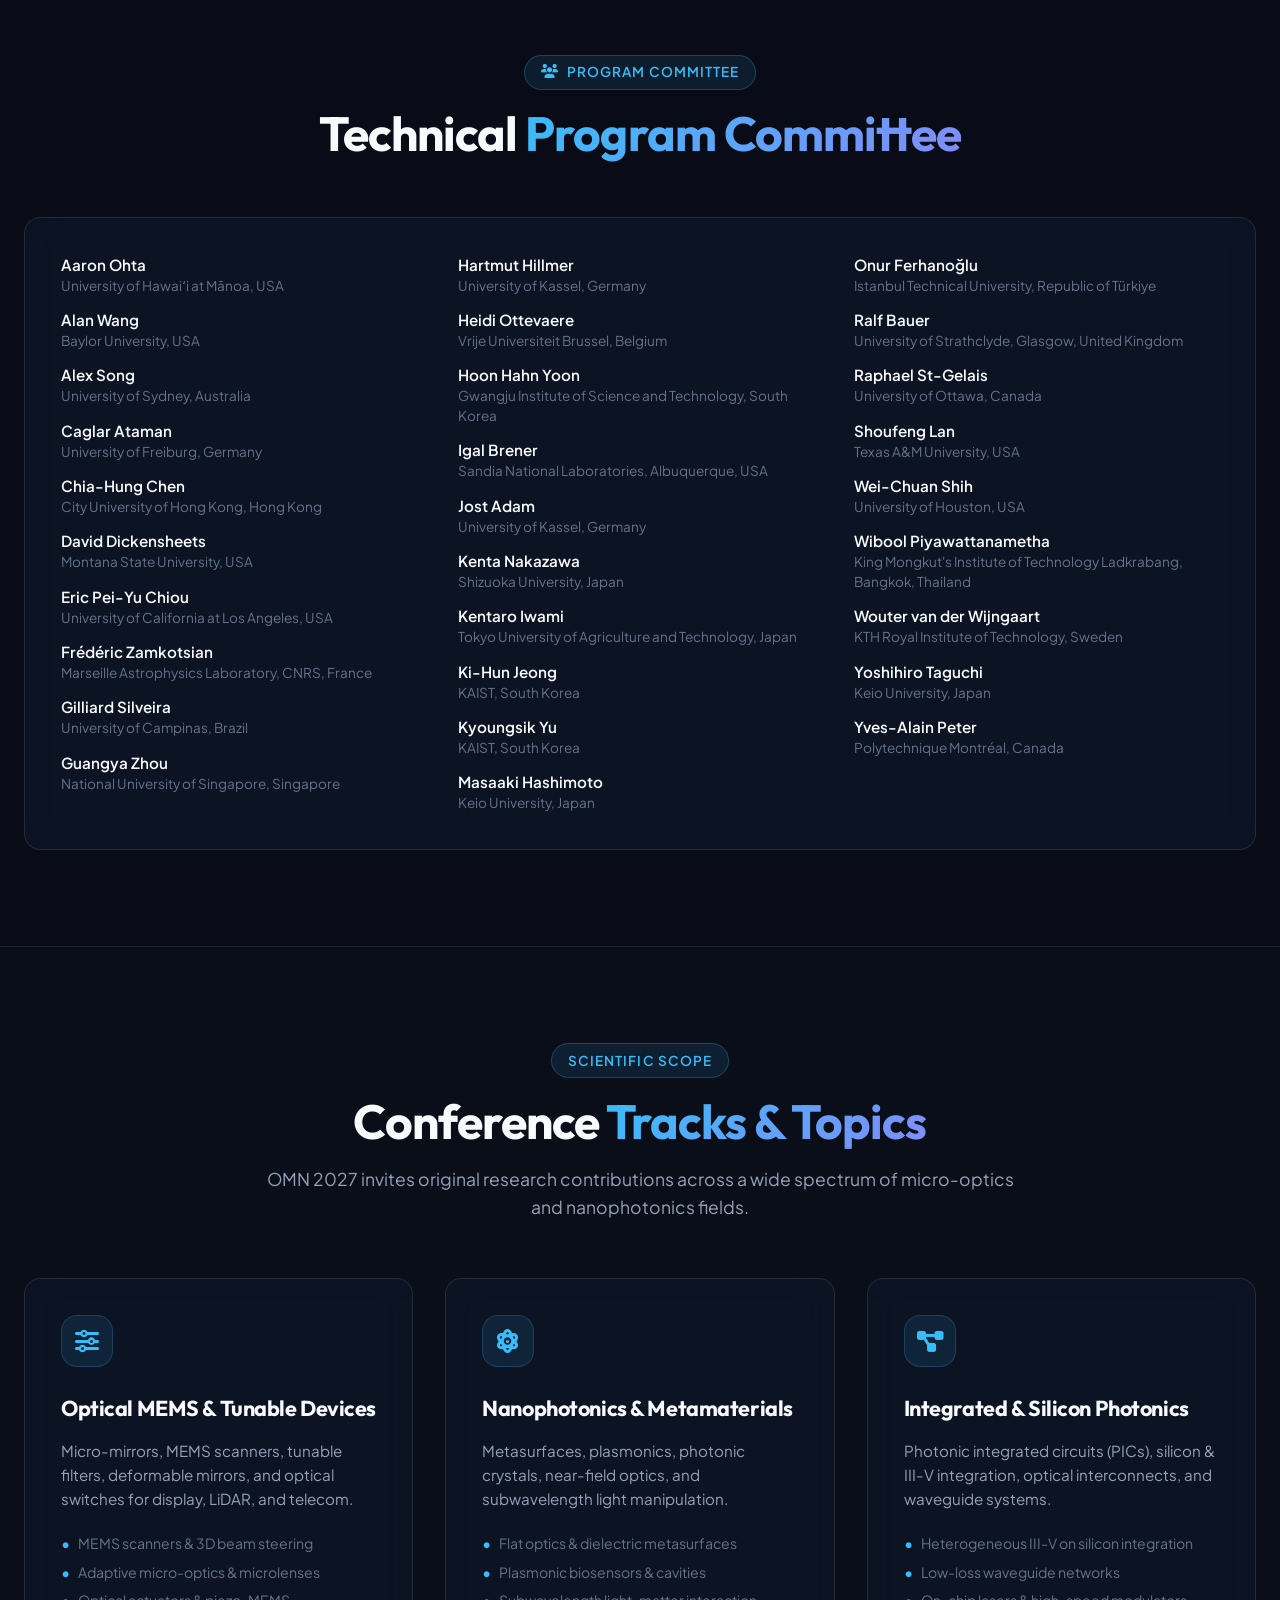
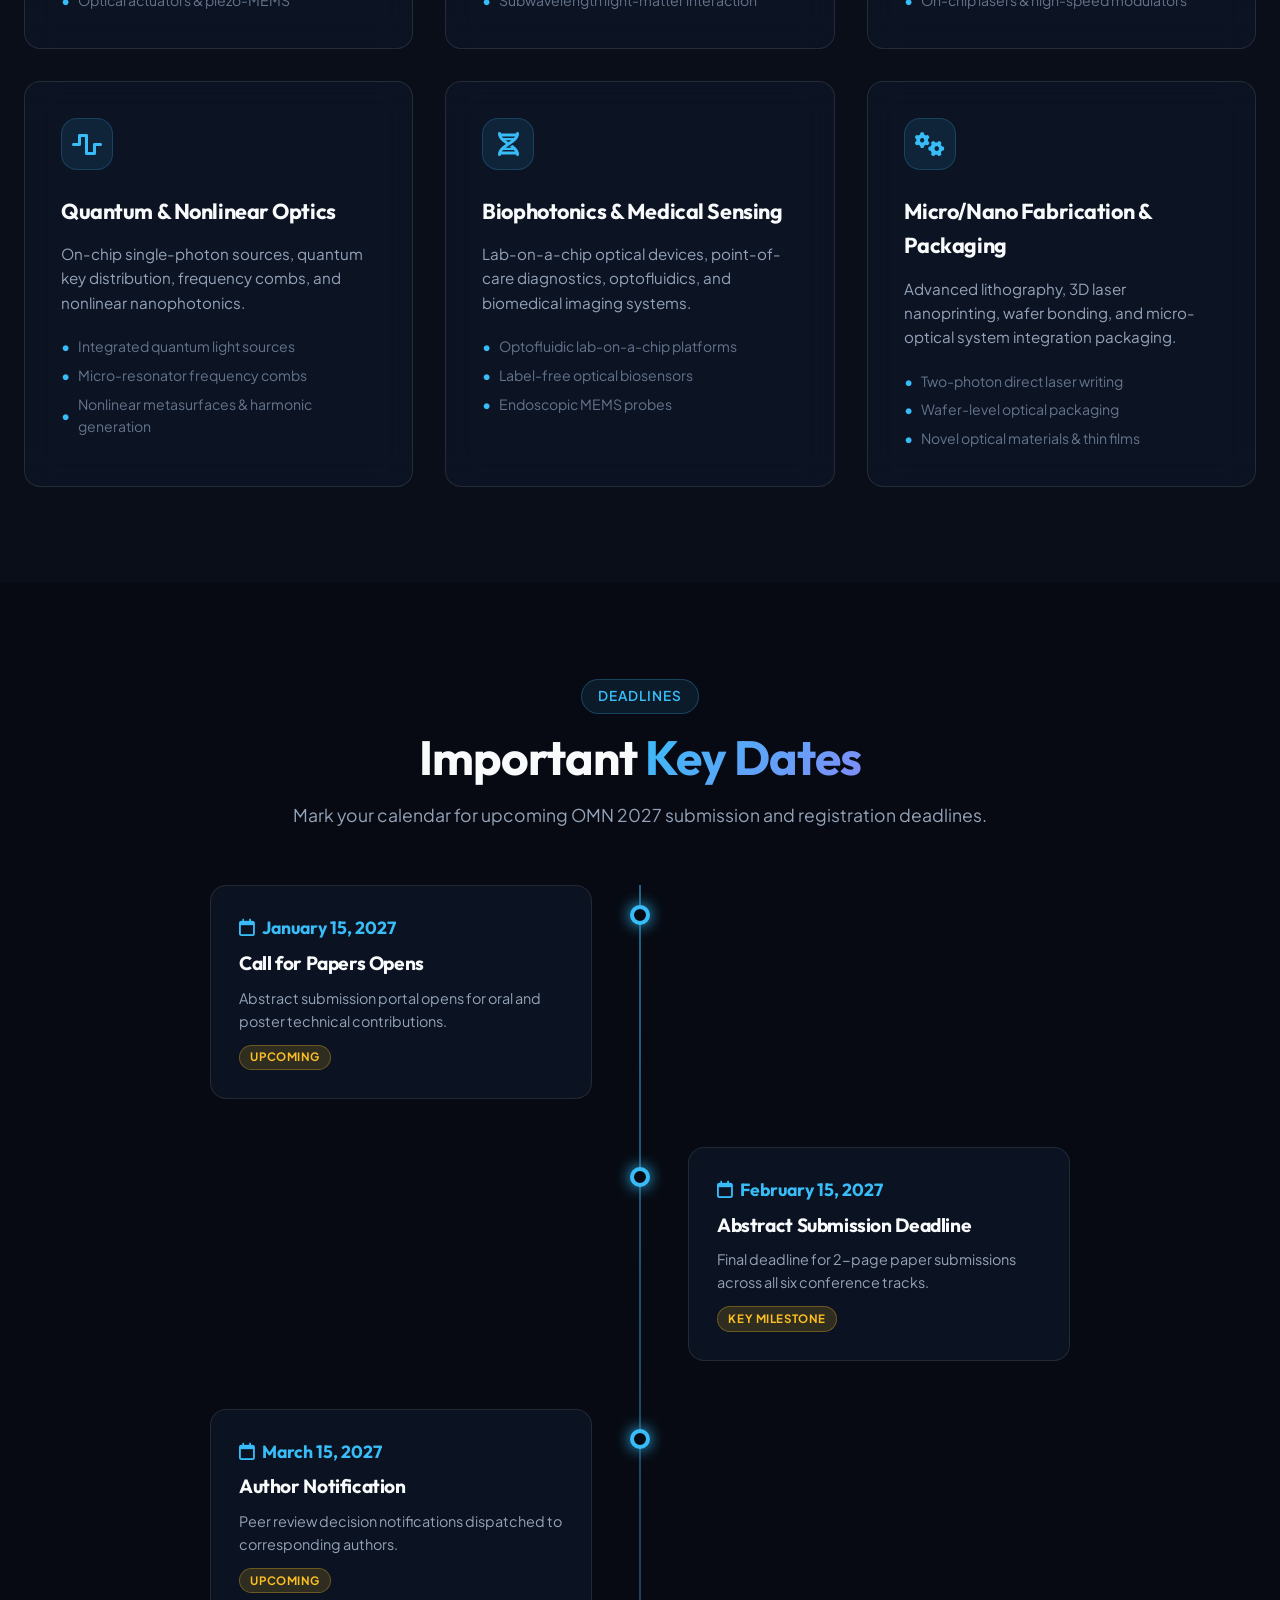
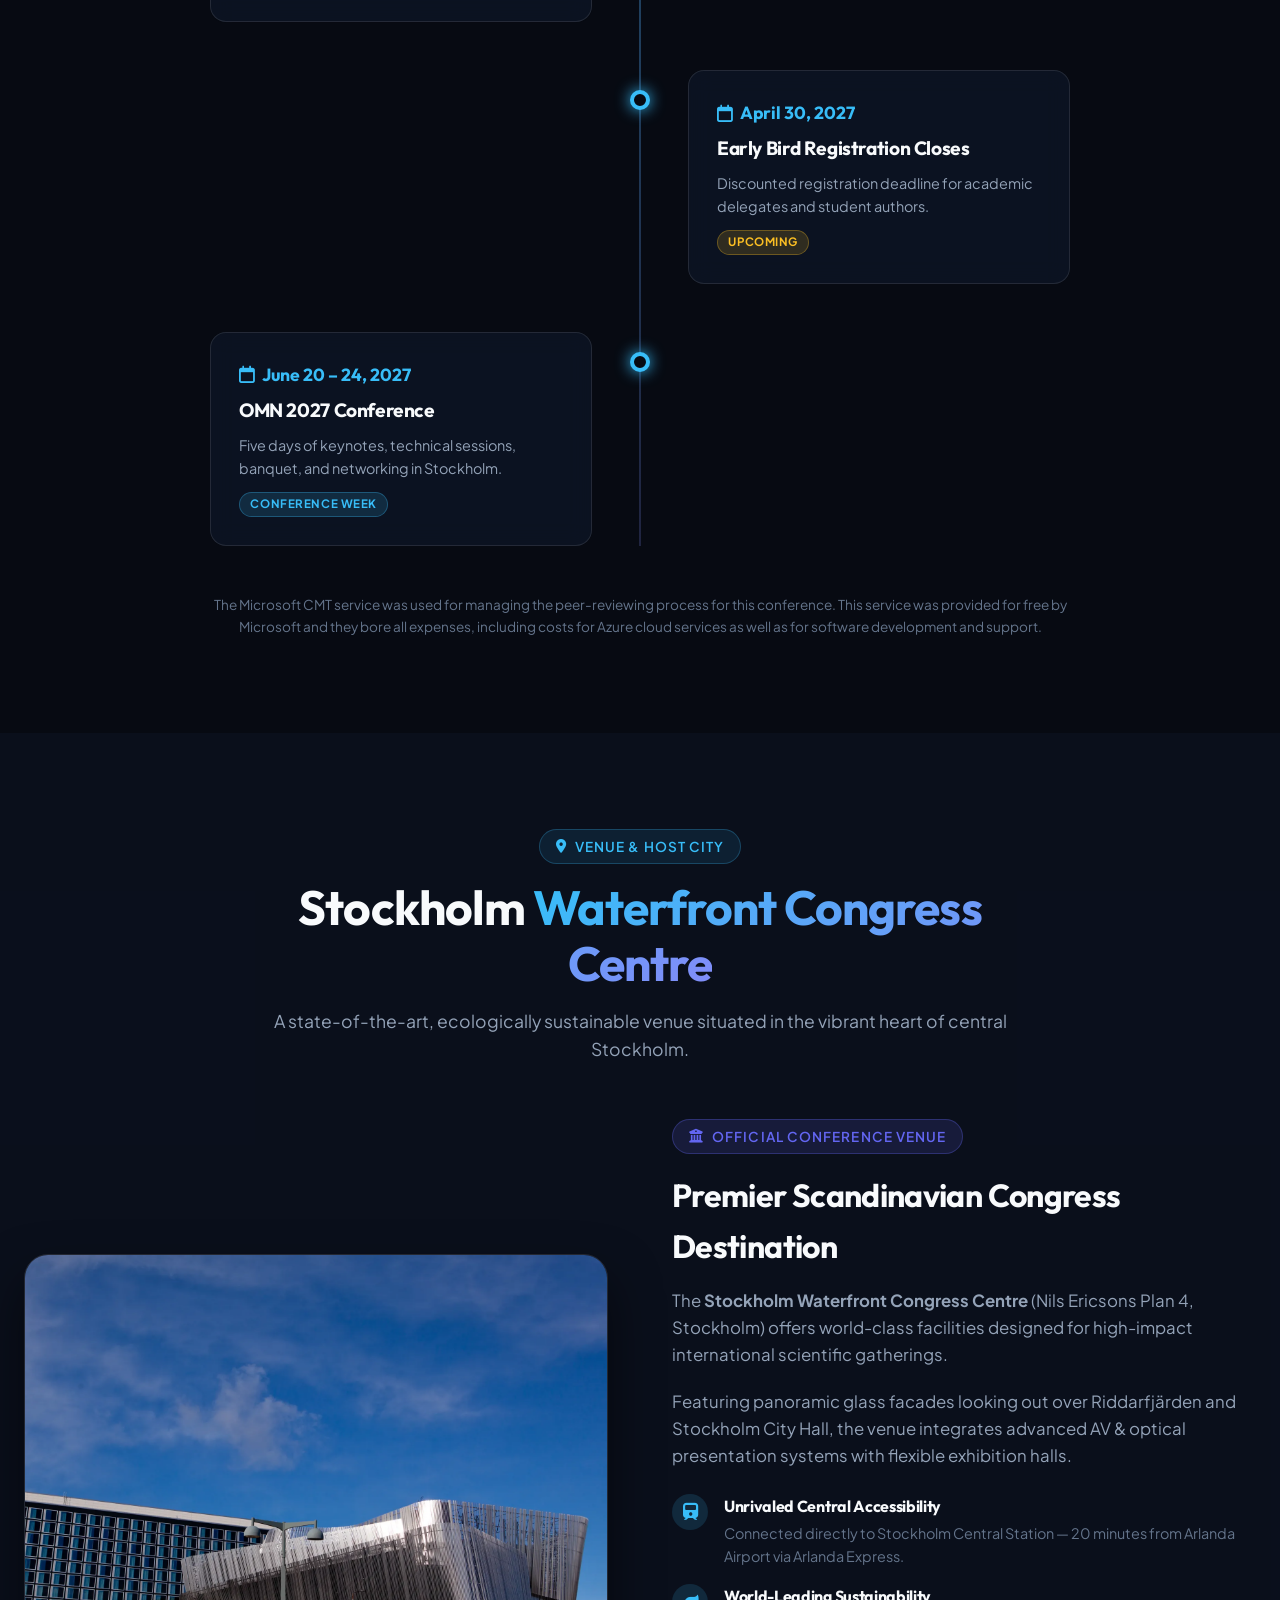
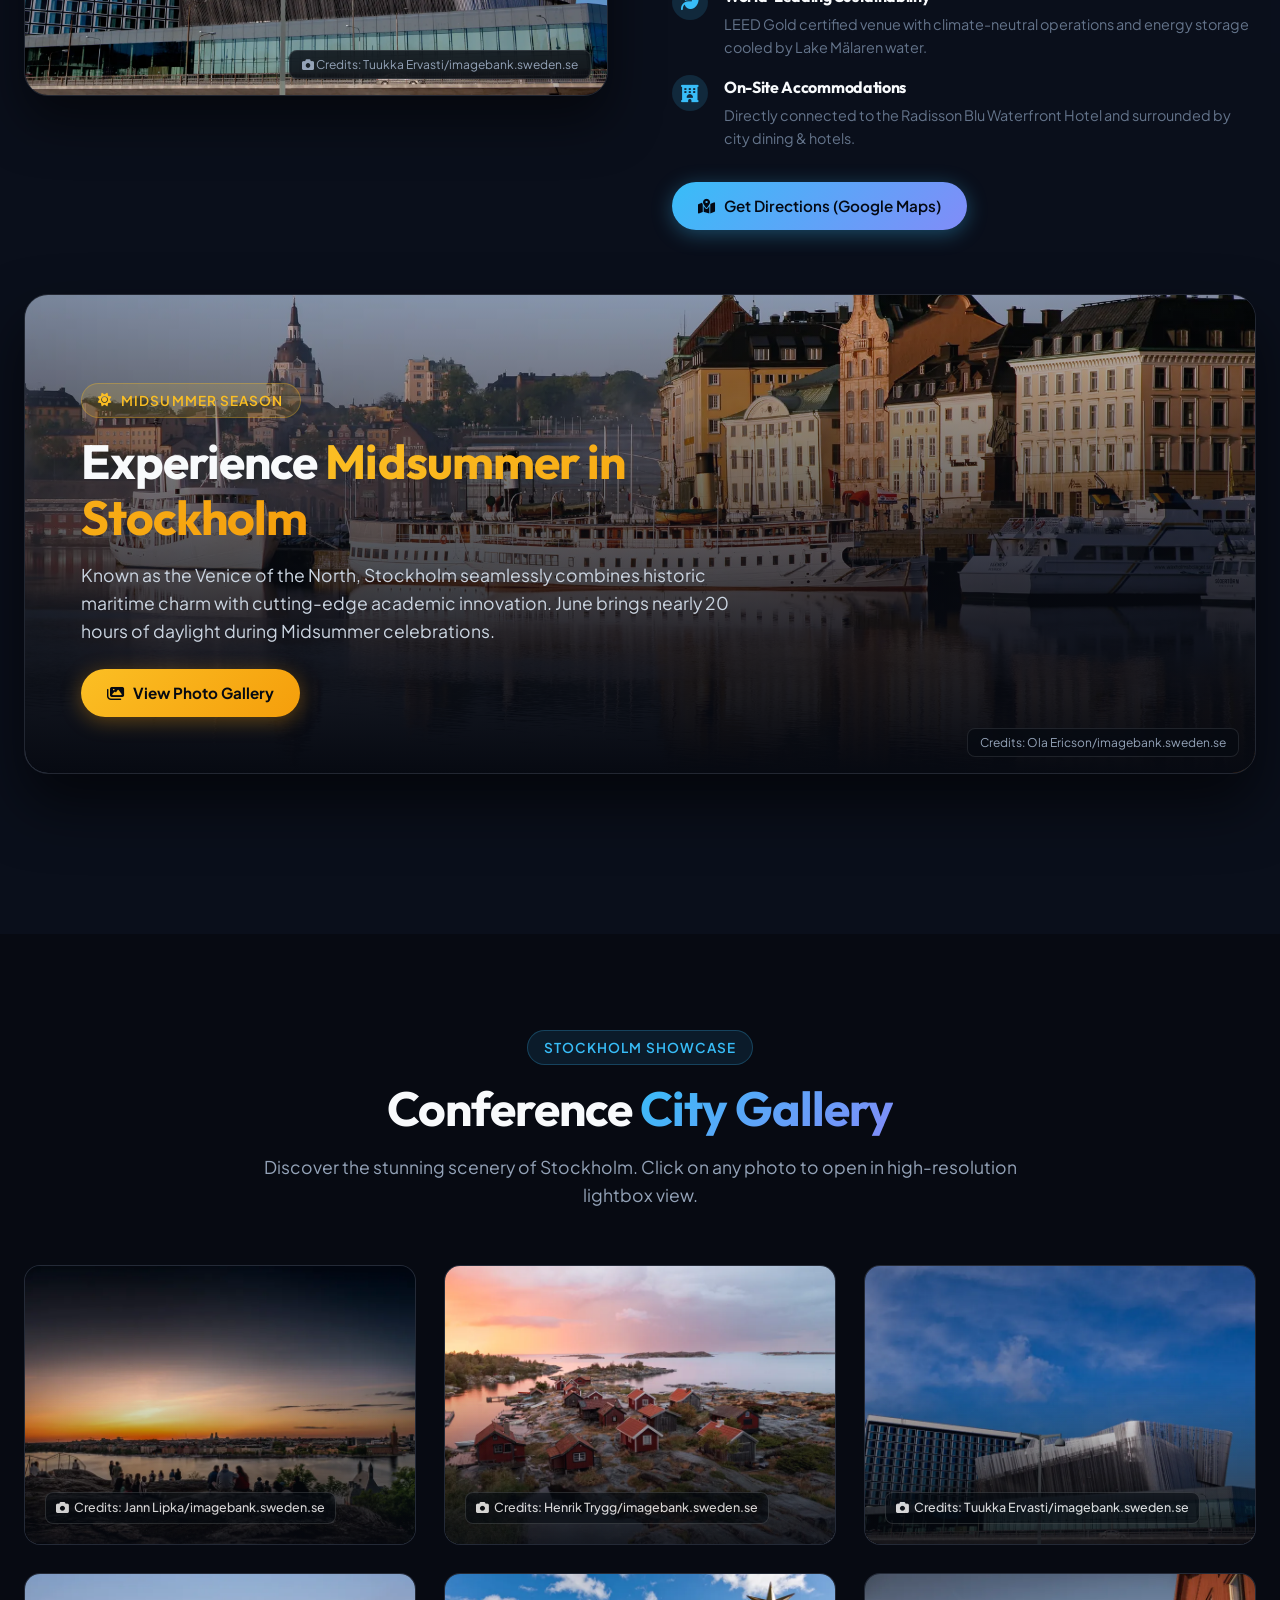
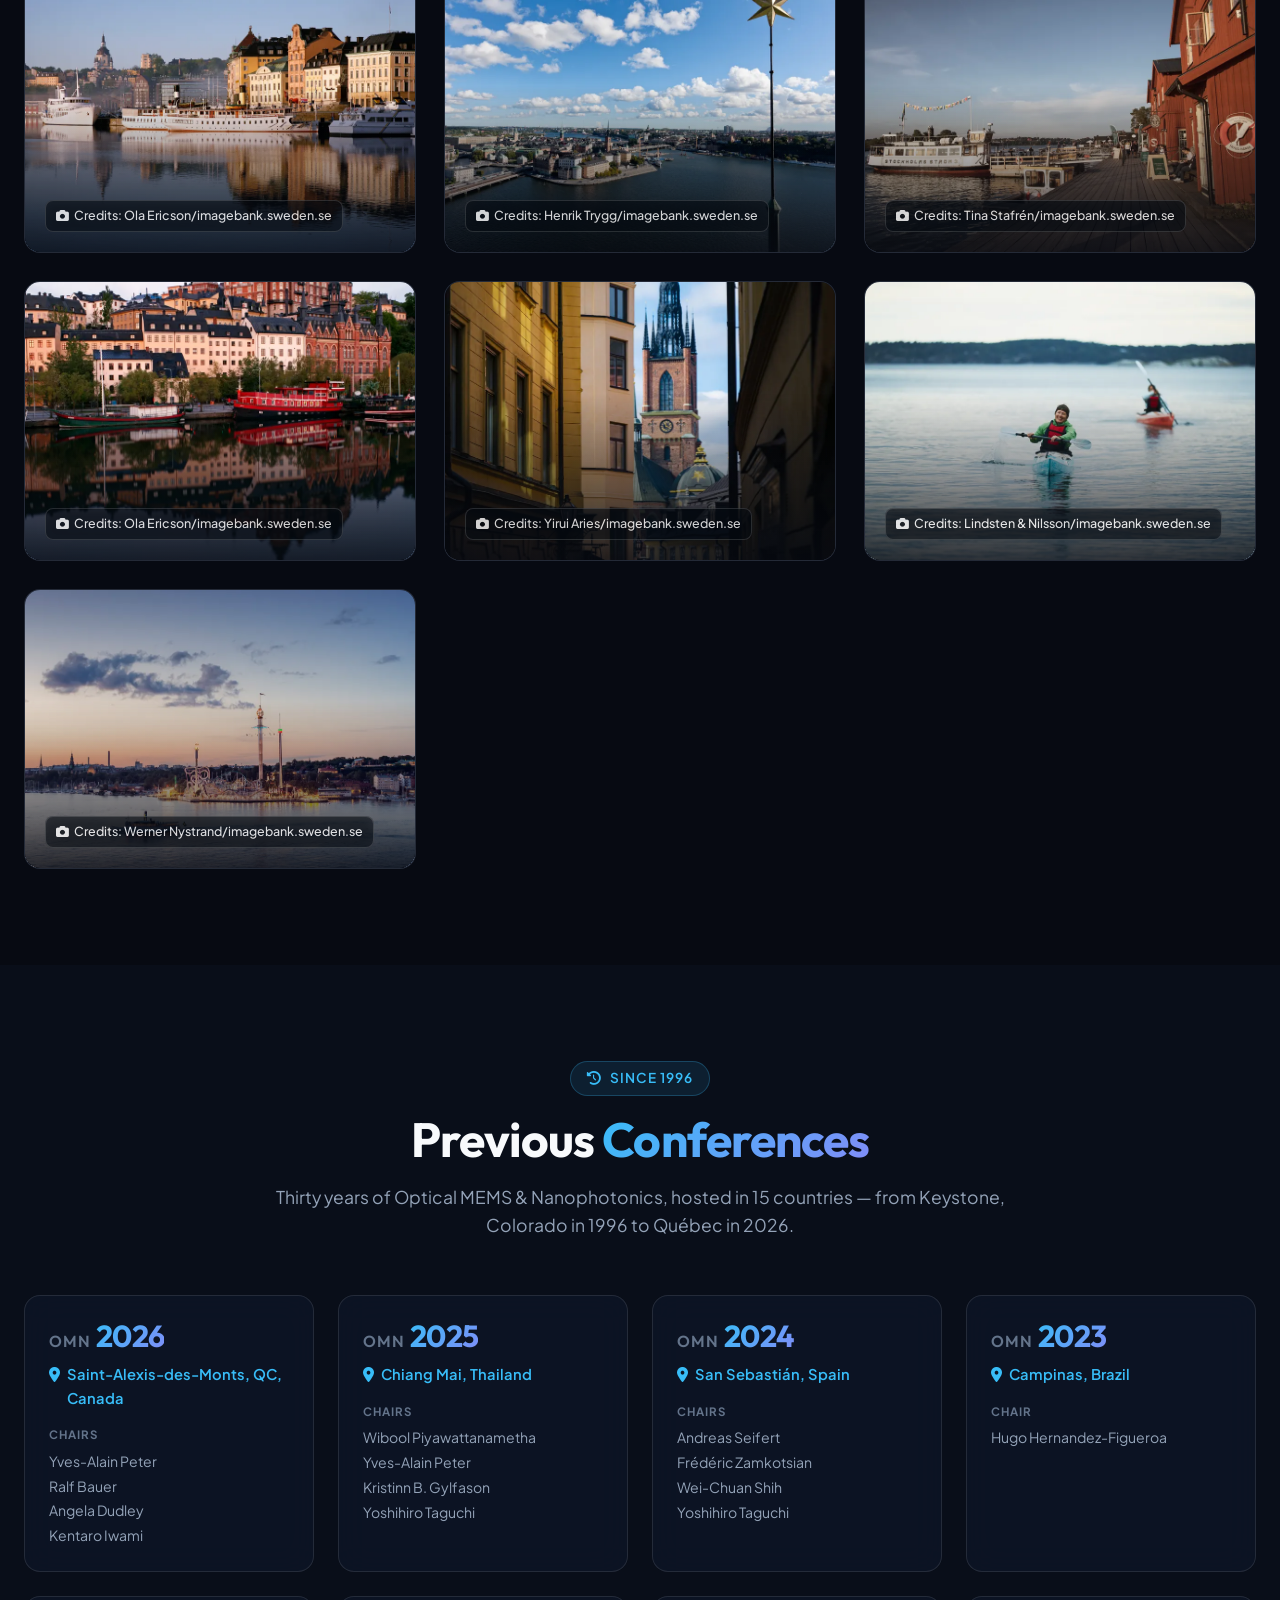
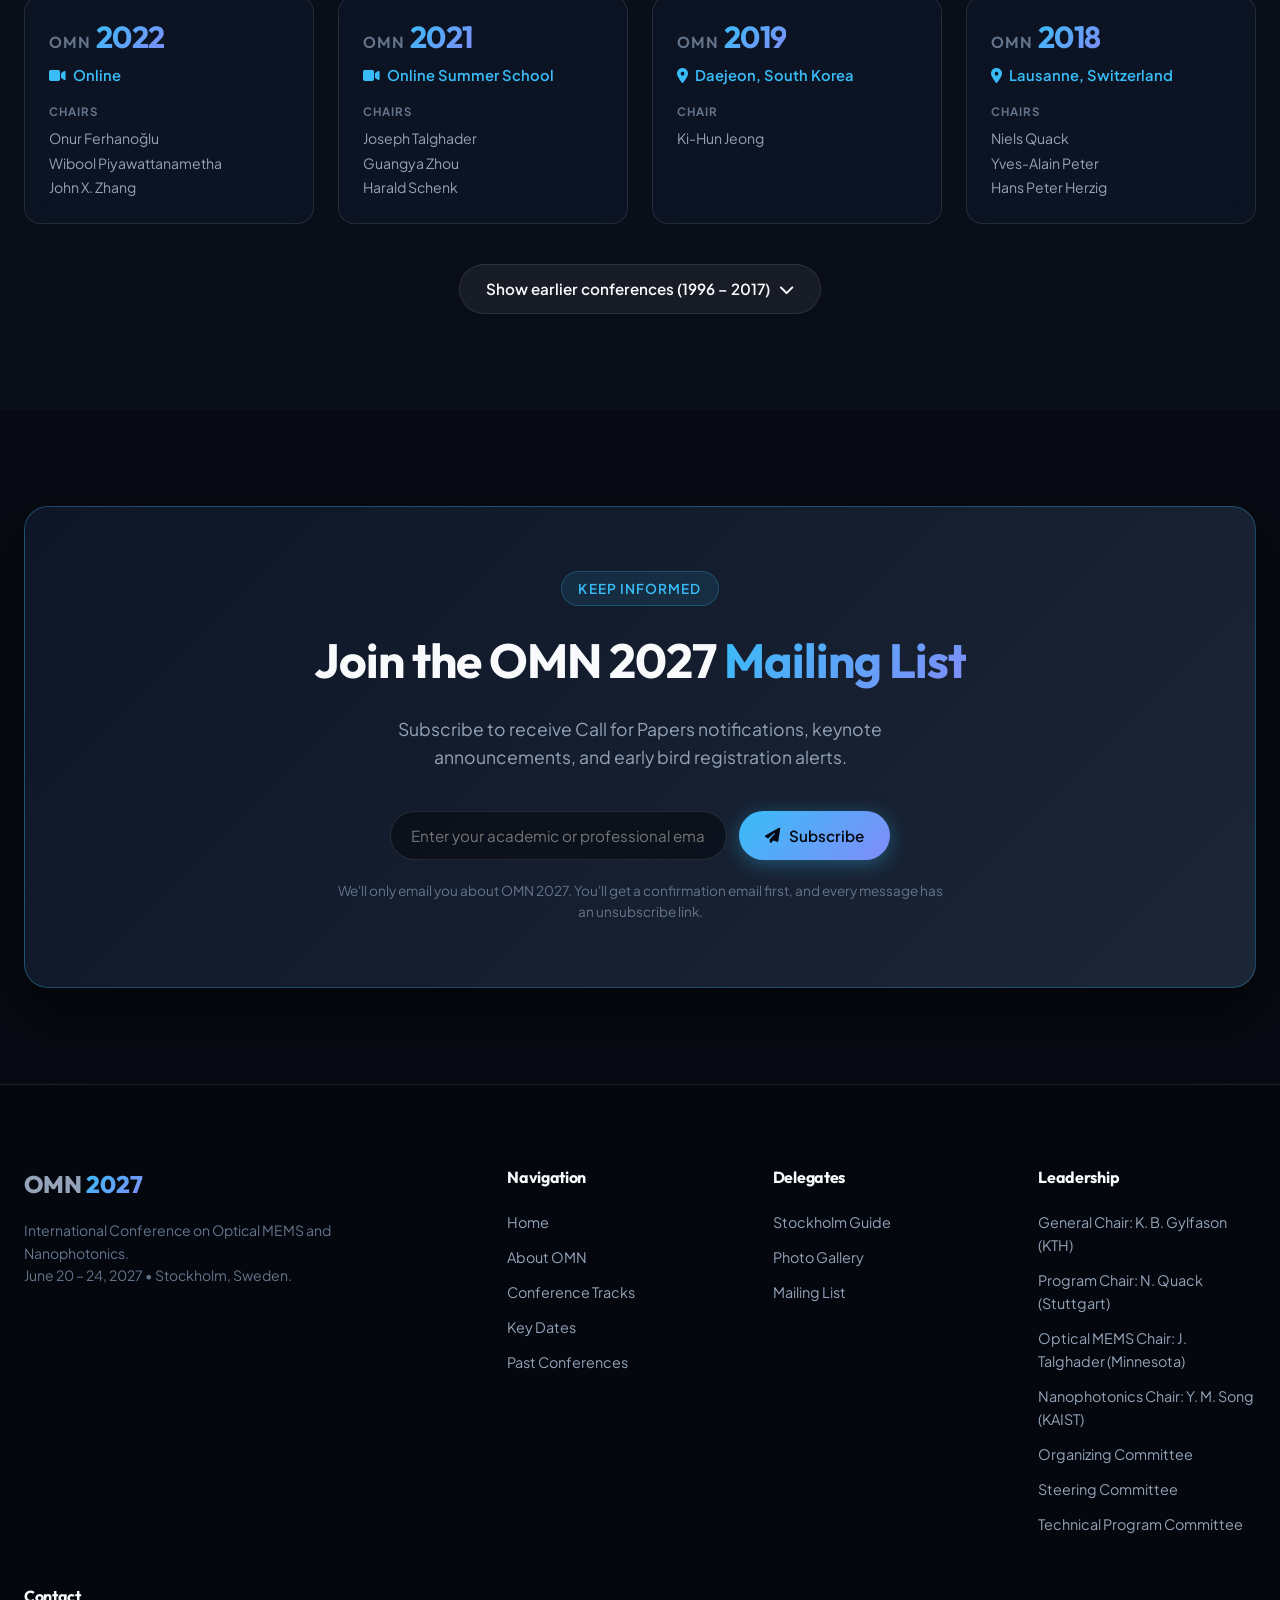
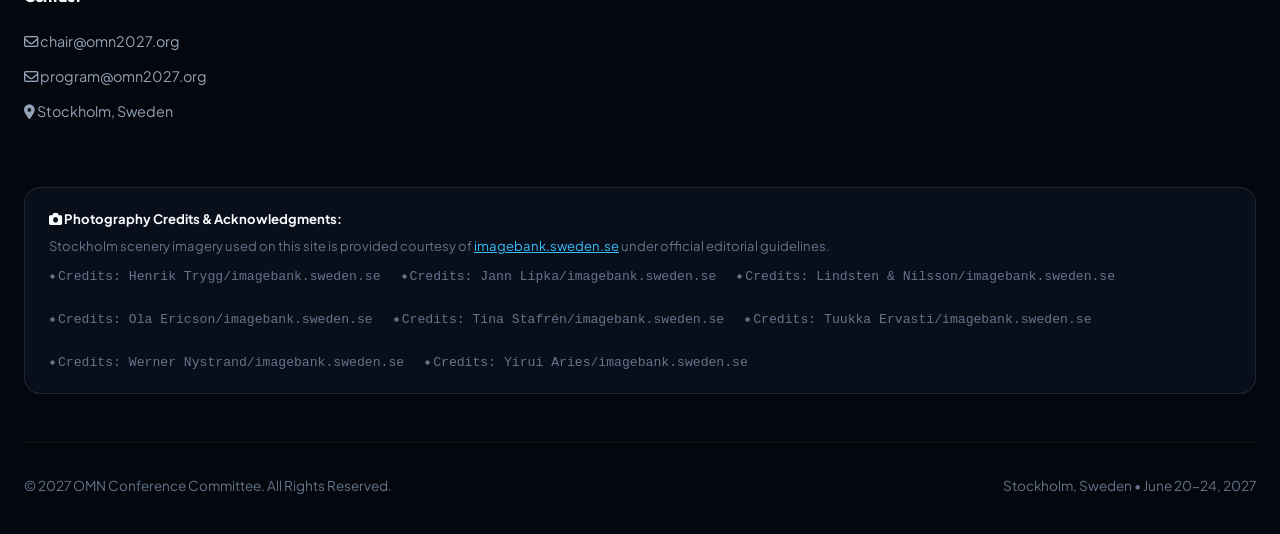
==== commit 54896f69: "Add Kentaro Iwami and Kyoungsik Yu to the Technical Program Committee Co-Authored-By: Claude Opus 5." ====
--- a/index.html
+++ b/index.html
@@ -613,7 +613,9 @@
             <li><span>Igal Brener</span> Sandia National Laboratories, Albuquerque, USA</li>
             <li><span>Jost Adam</span> University of Kassel, Germany</li>
             <li><span>Kenta Nakazawa</span> Shizuoka University, Japan</li>
+            <li><span>Kentaro Iwami</span> Tokyo University of Agriculture and Technology, Japan</li>
             <li><span>Ki-Hun Jeong</span> KAIST, South Korea</li>
+            <li><span>Kyoungsik Yu</span> KAIST, South Korea</li>
             <li><span>Masaaki Hashimoto</span> Keio University, Japan</li>
             <li><span>Onur Ferhanoğlu</span> Istanbul Technical University, Republic of Türkiye</li>
             <li><span>Ralf Bauer</span> University of Strathclyde, Glasgow, United Kingdom</li>
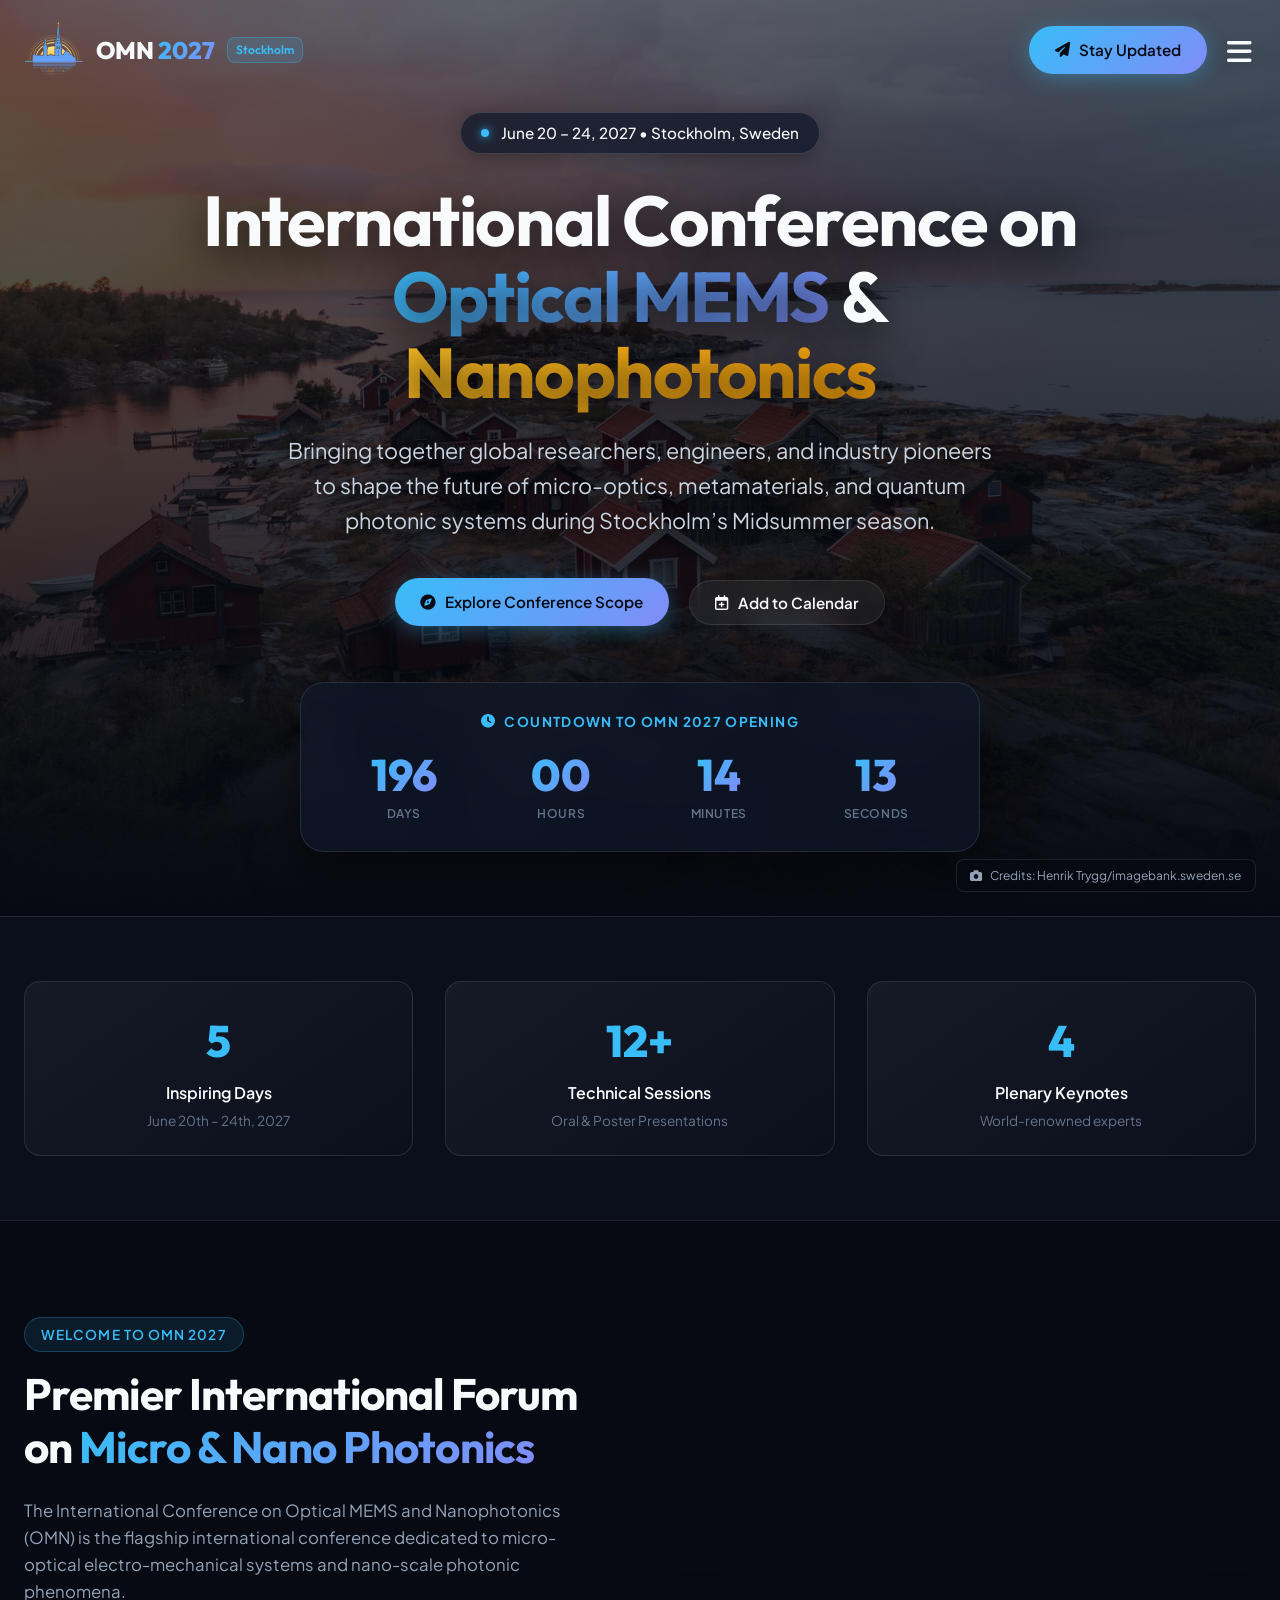
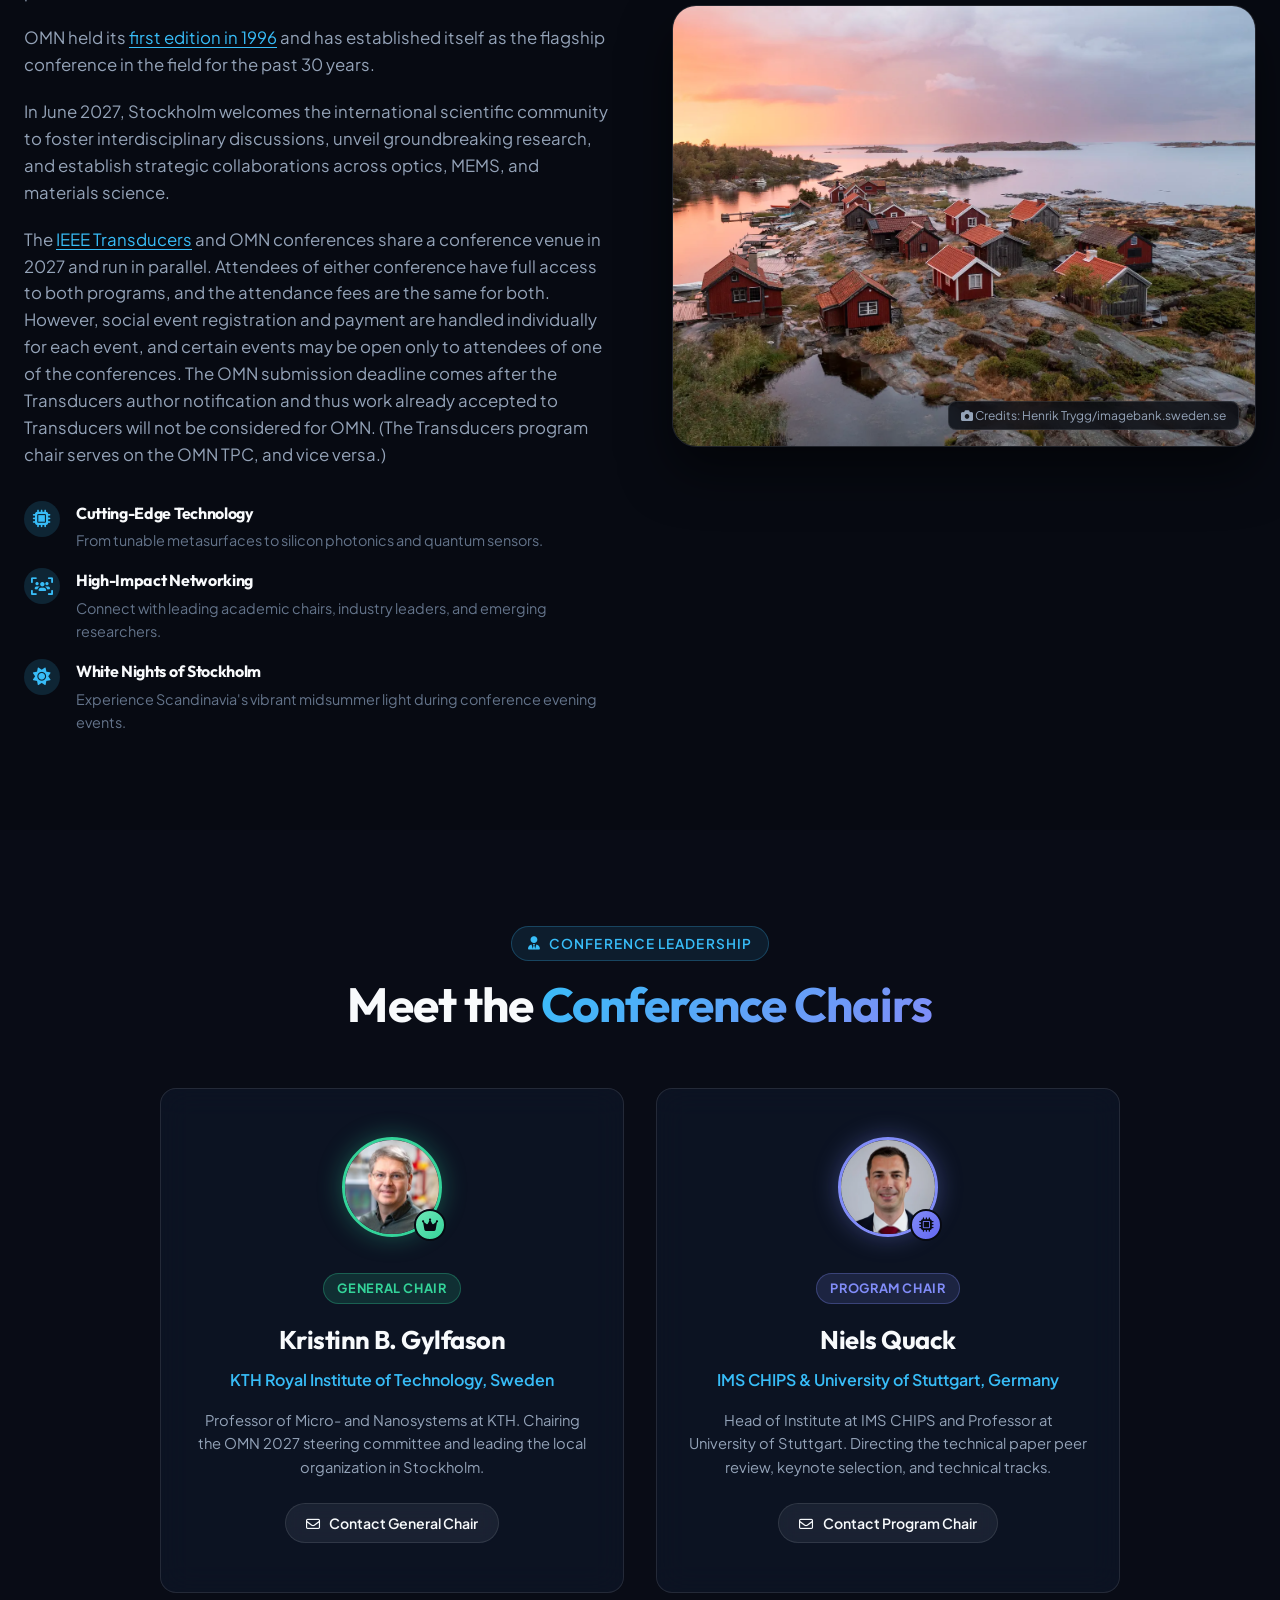
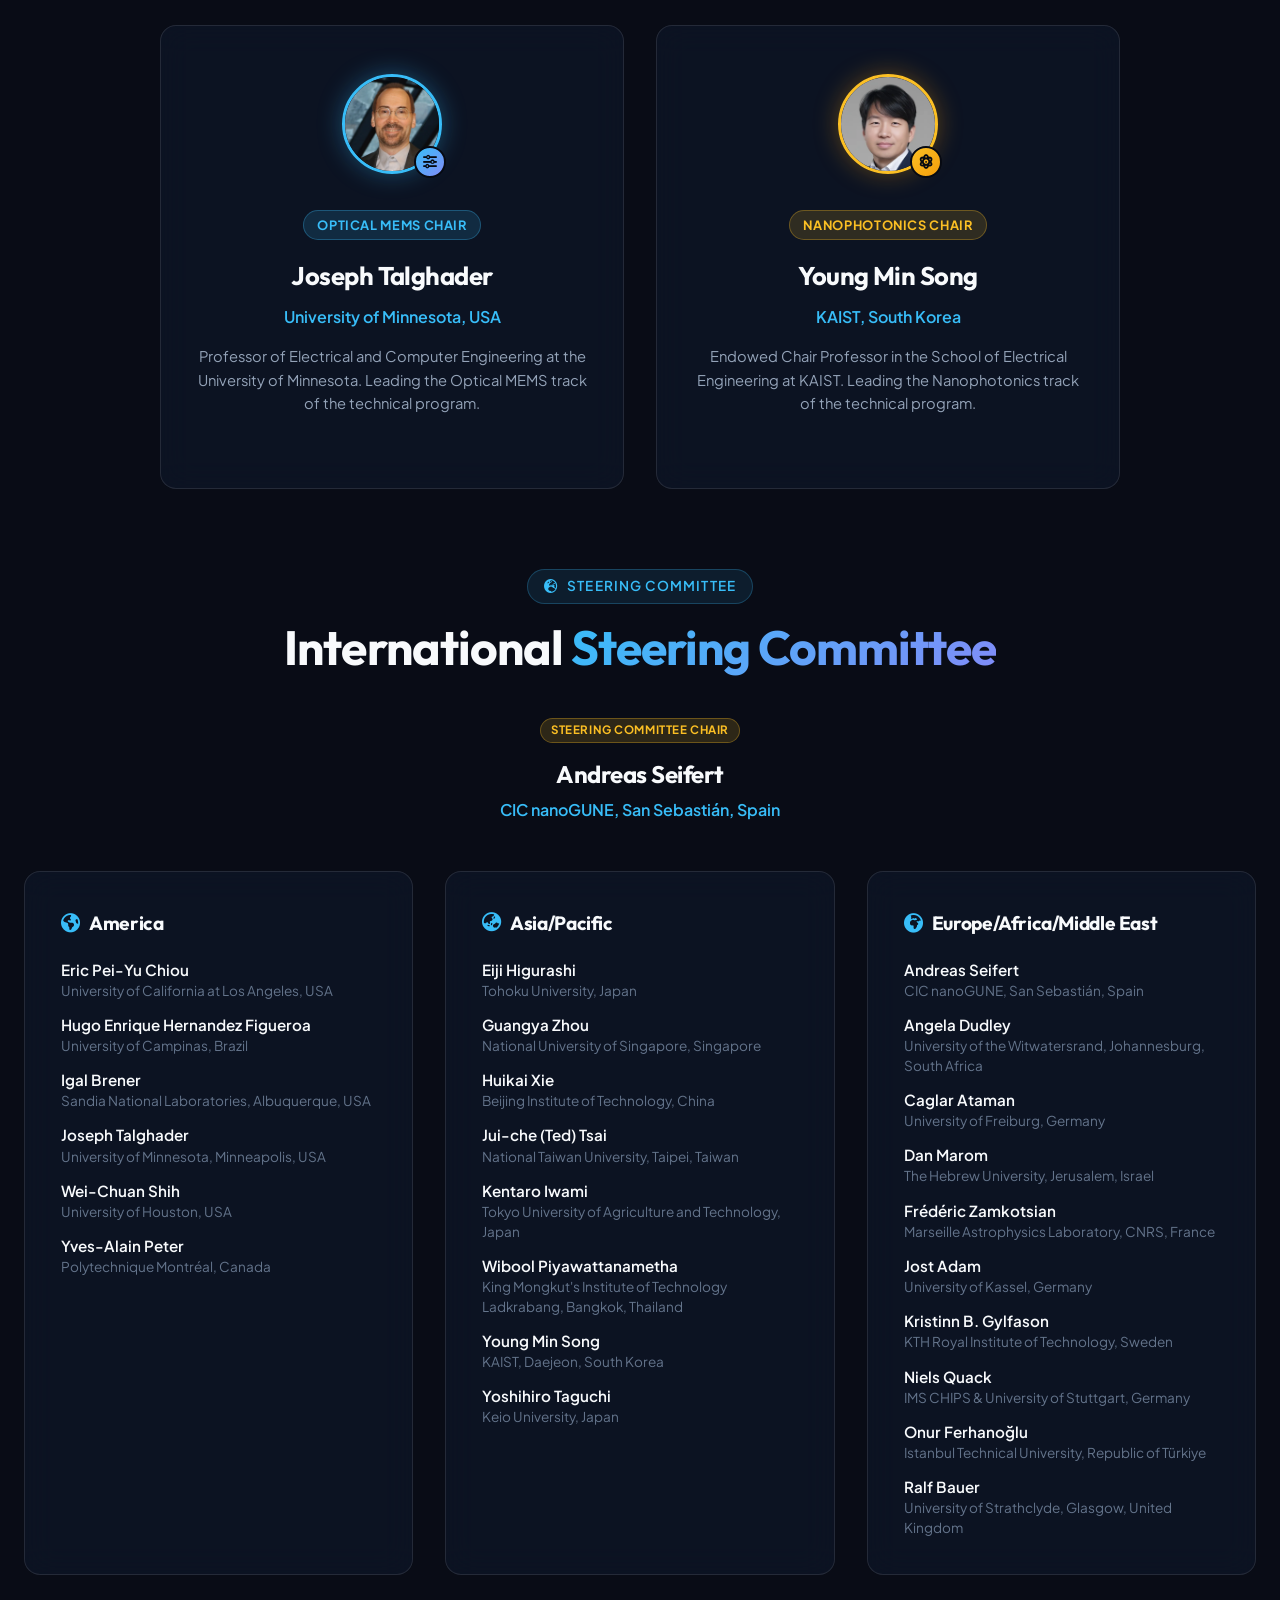
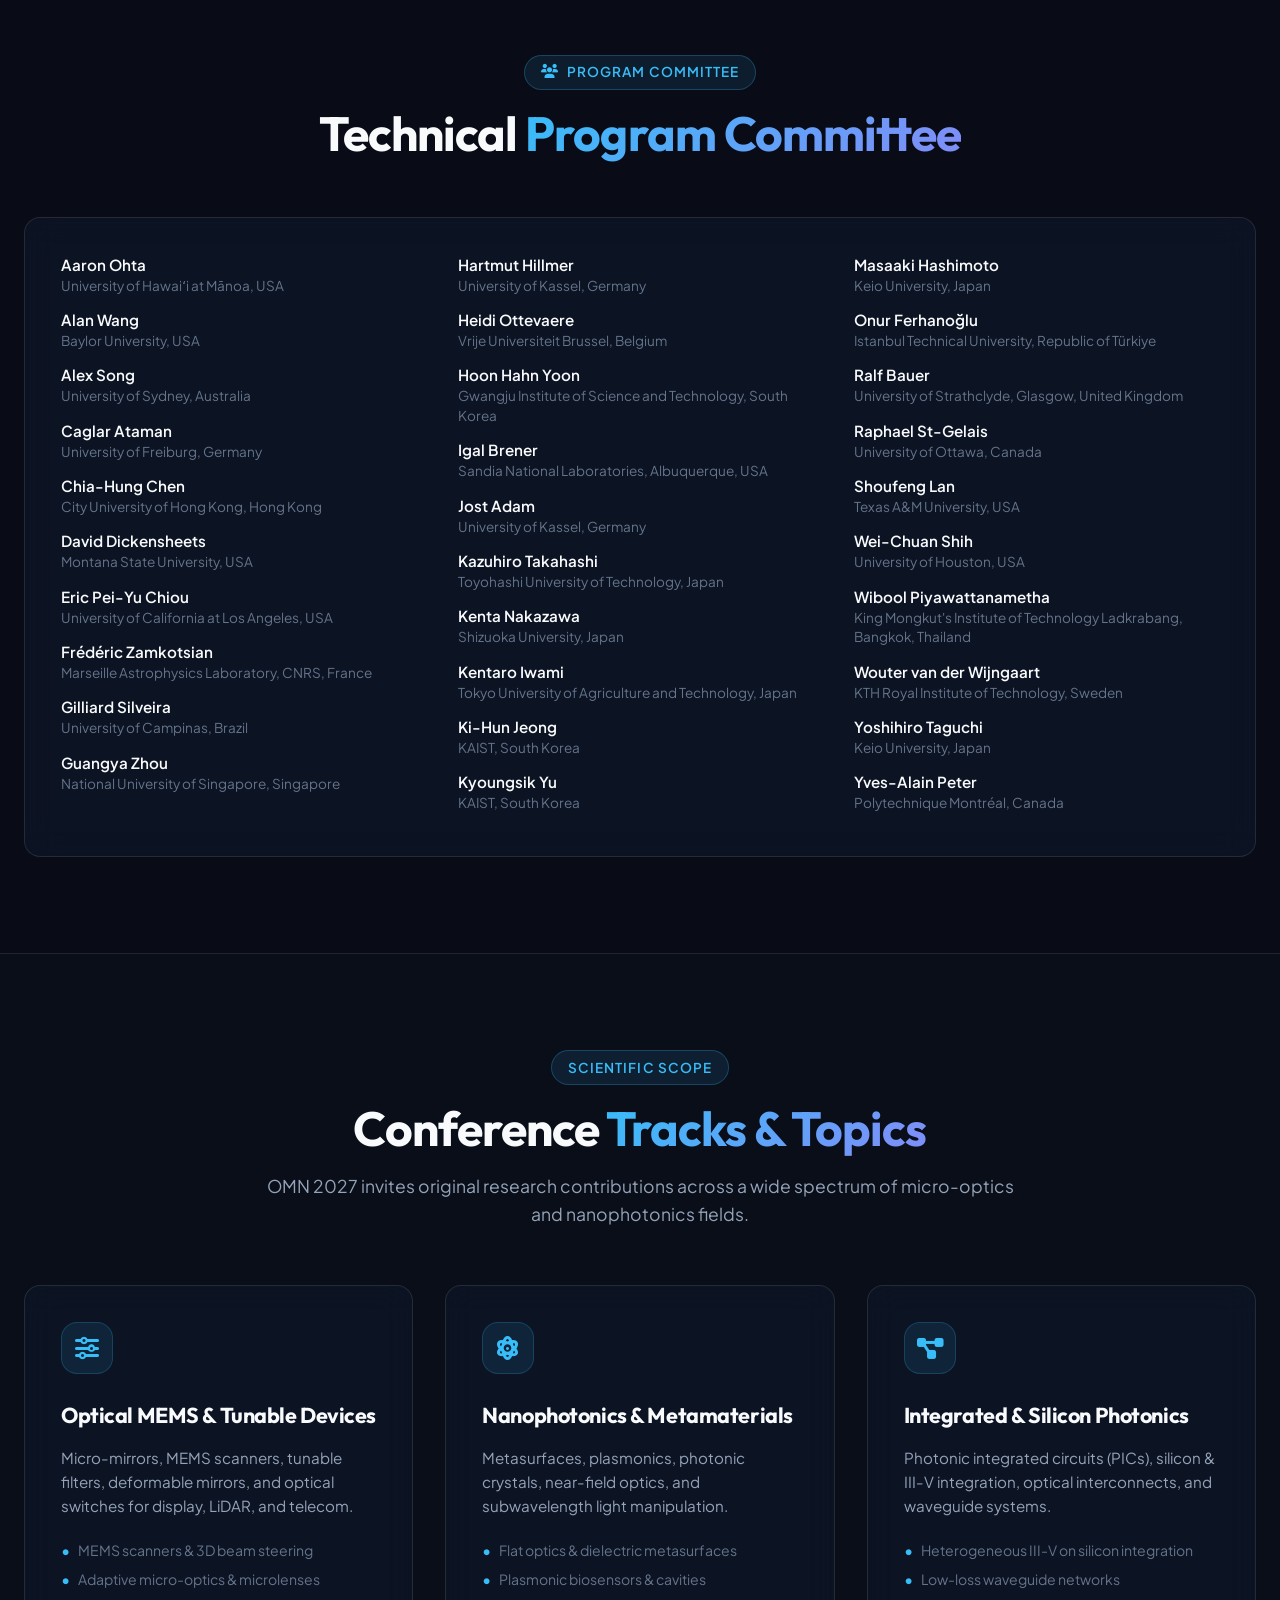
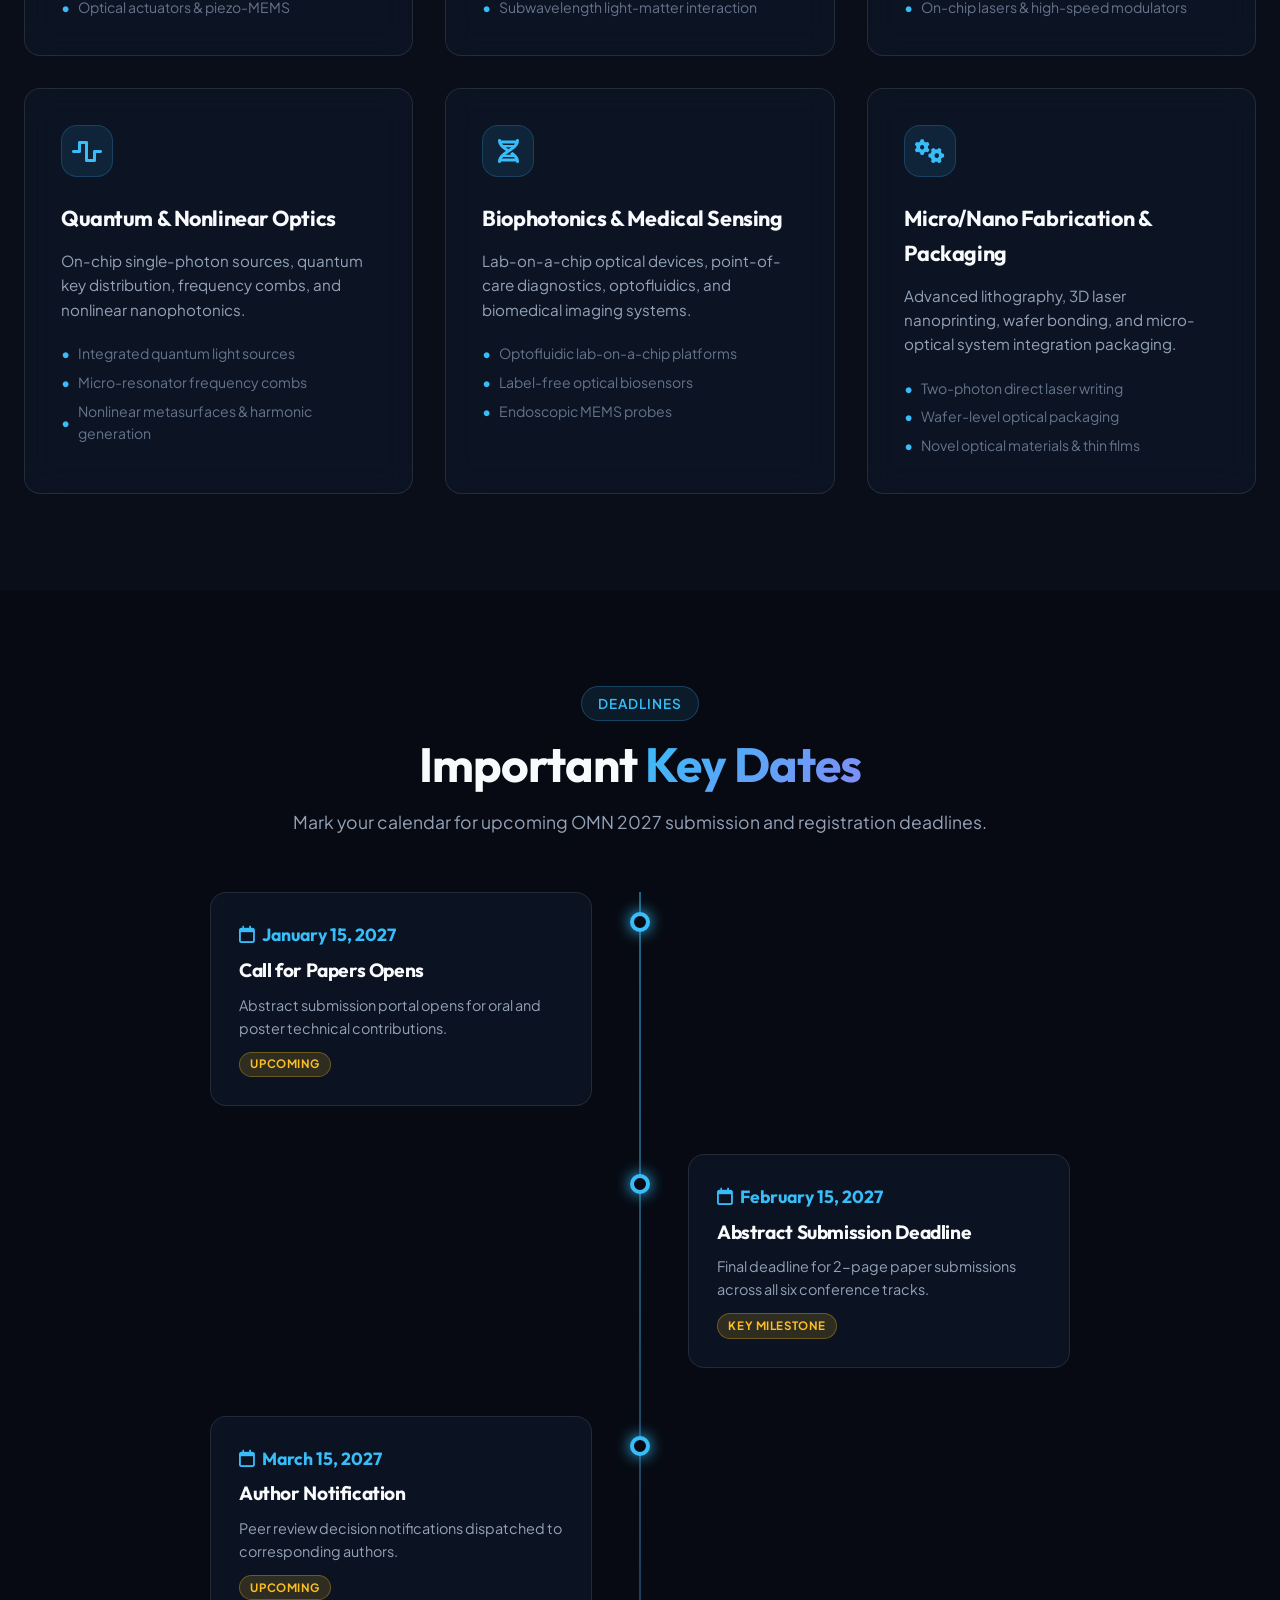
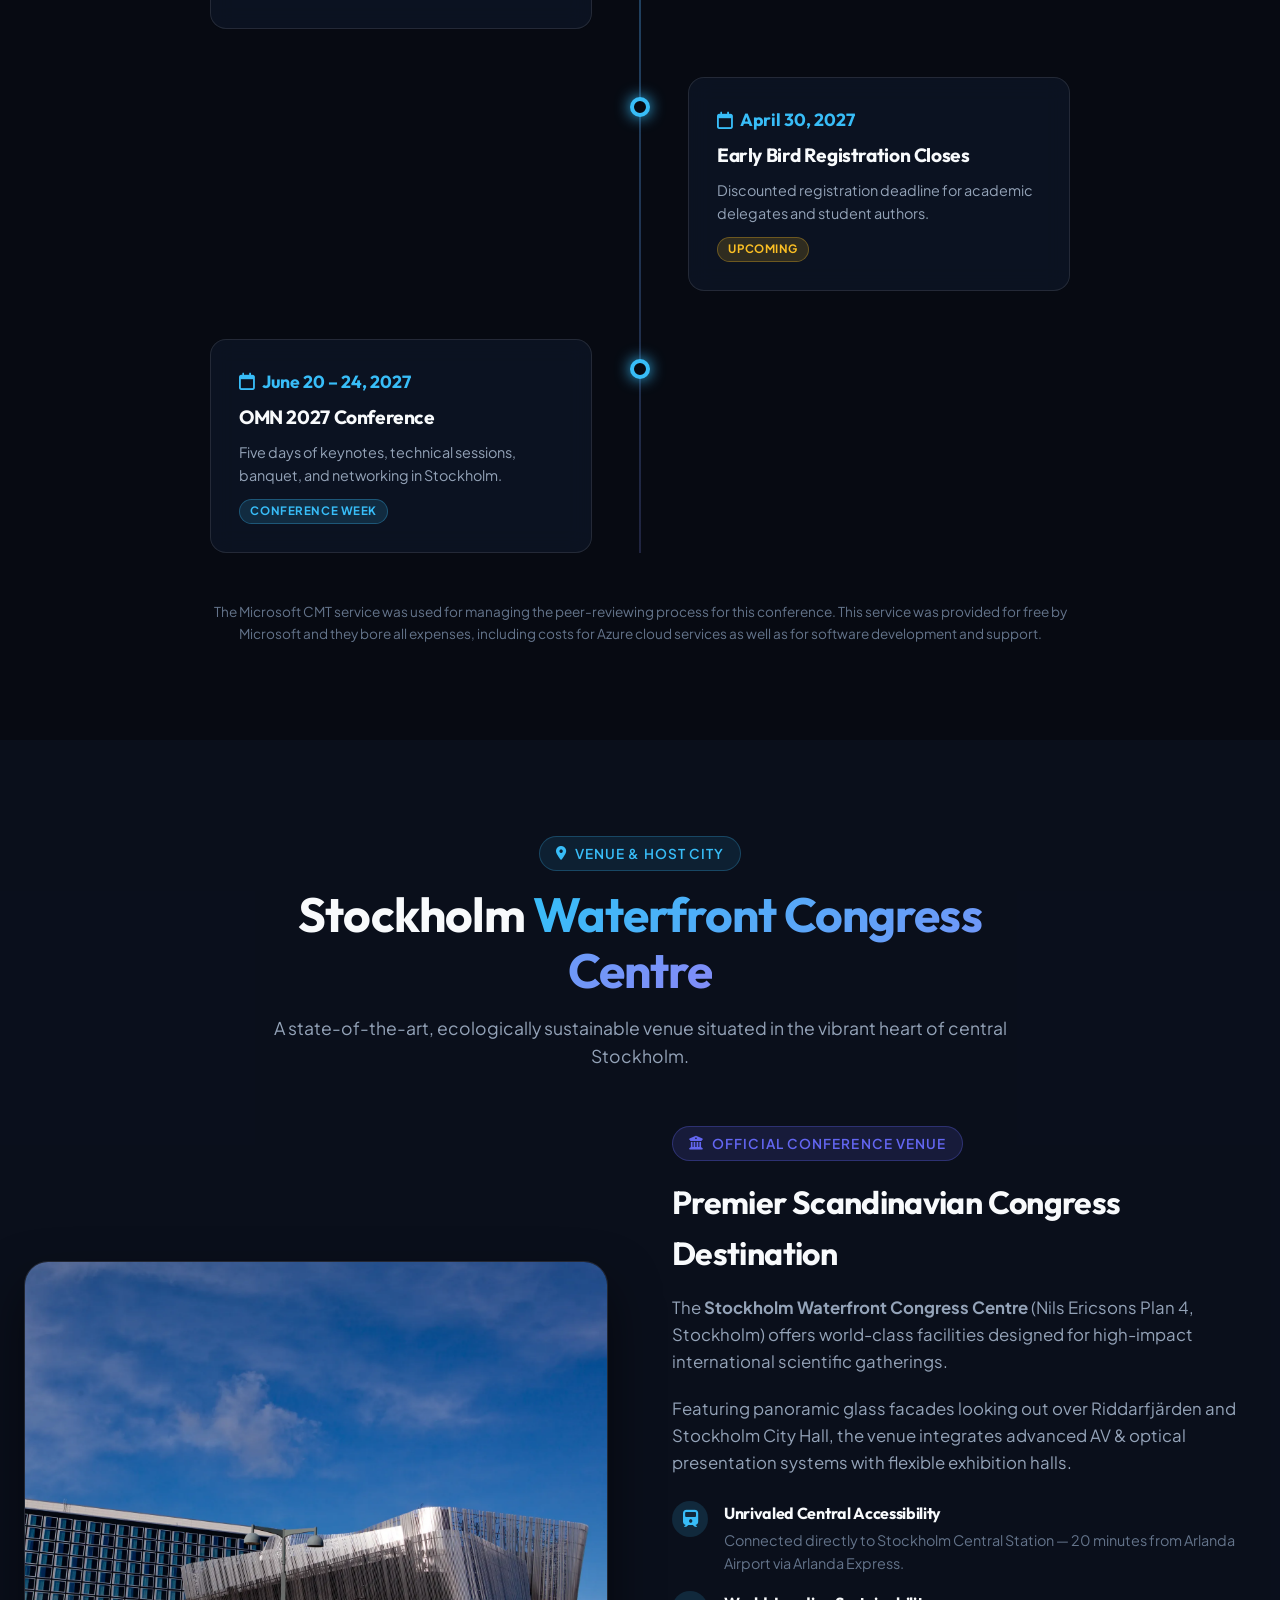
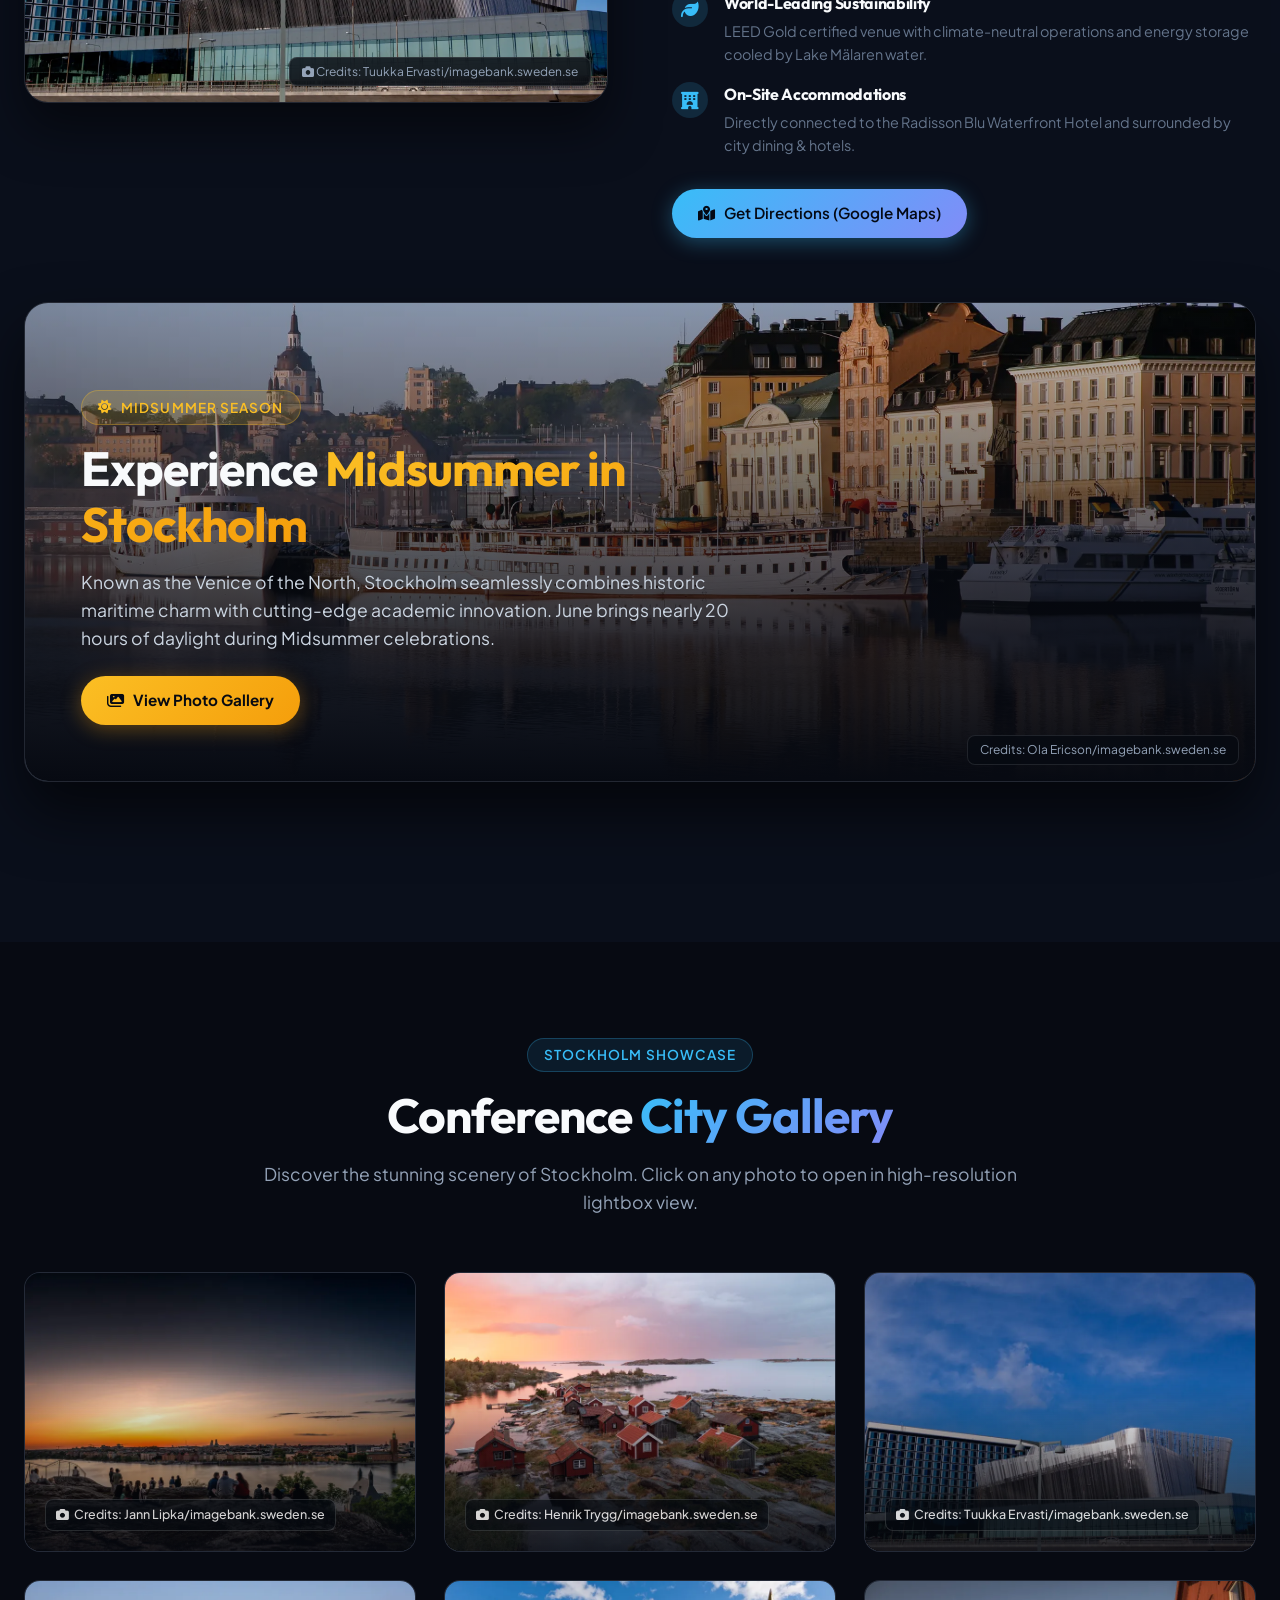
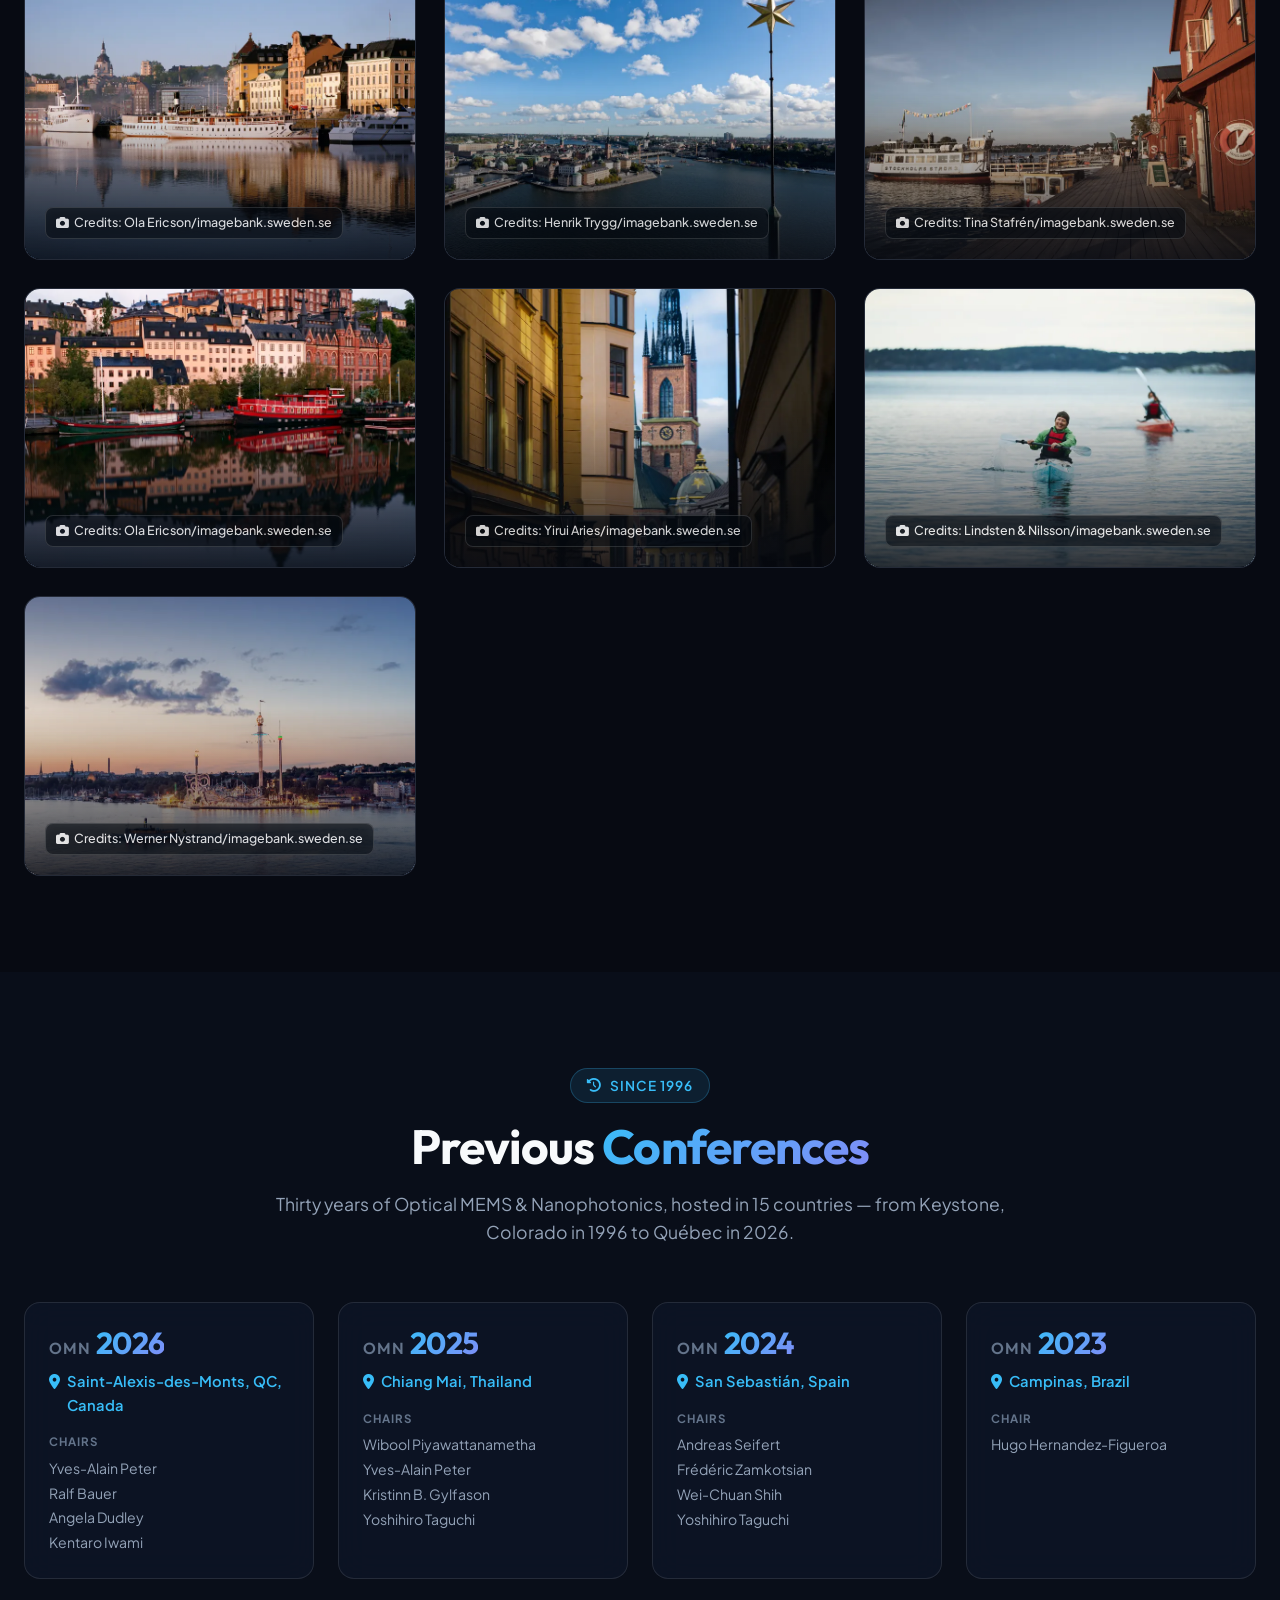
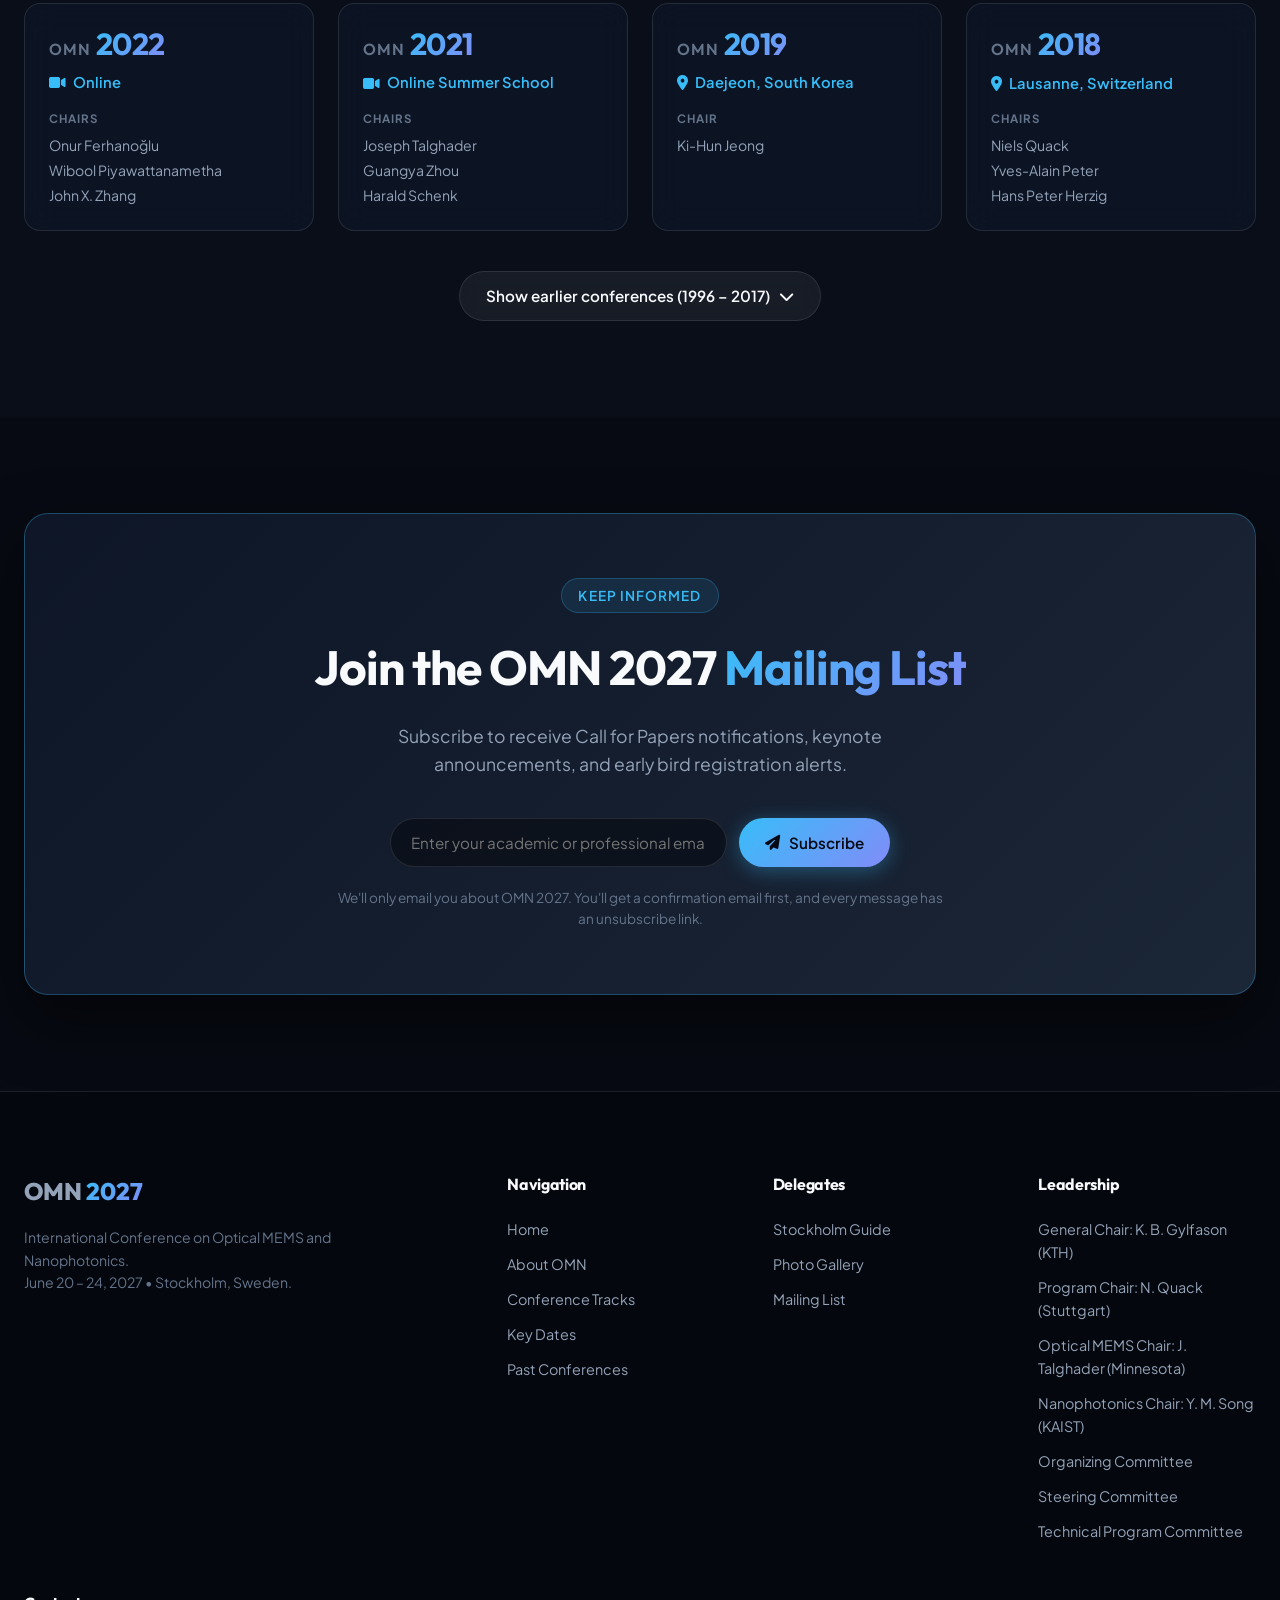
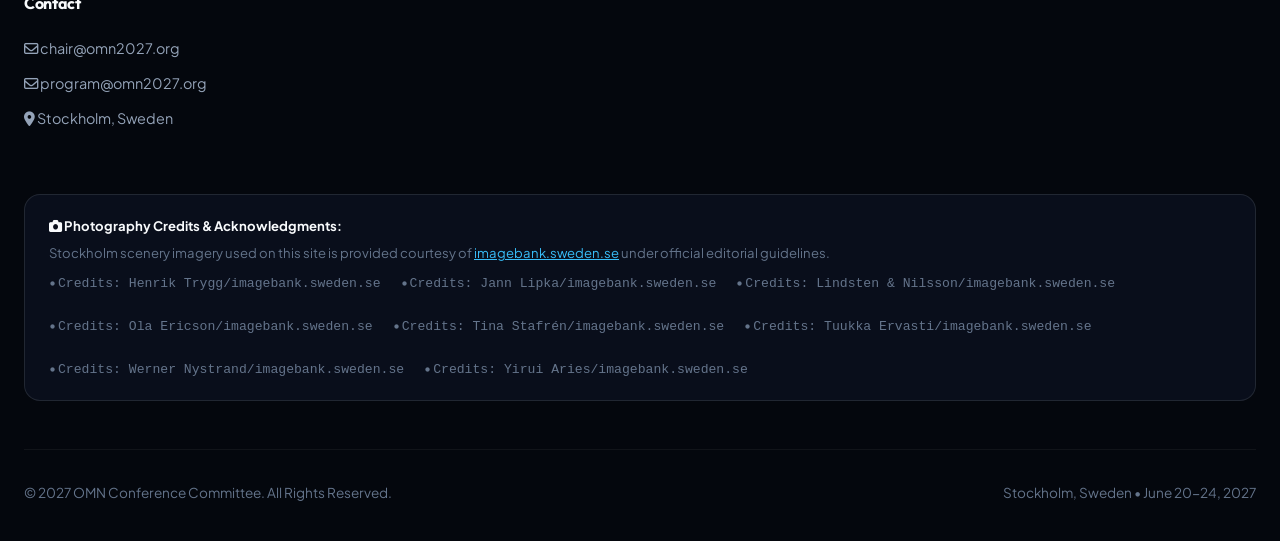
==== commit 84a7eba5: "Add Kazuhiro Takahashi to the Technical Program Committee Co-Authored-By: Claude Opus 5.5 <noreply@a" ====
--- a/index.html
+++ b/index.html
@@ -612,6 +612,7 @@
             <li><span>Hoon Hahn Yoon</span> Gwangju Institute of Science and Technology, South Korea</li>
             <li><span>Igal Brener</span> Sandia National Laboratories, Albuquerque, USA</li>
             <li><span>Jost Adam</span> University of Kassel, Germany</li>
+            <li><span>Kazuhiro Takahashi</span> Toyohashi University of Technology, Japan</li>
             <li><span>Kenta Nakazawa</span> Shizuoka University, Japan</li>
             <li><span>Kentaro Iwami</span> Tokyo University of Agriculture and Technology, Japan</li>
             <li><span>Ki-Hun Jeong</span> KAIST, South Korea</li>
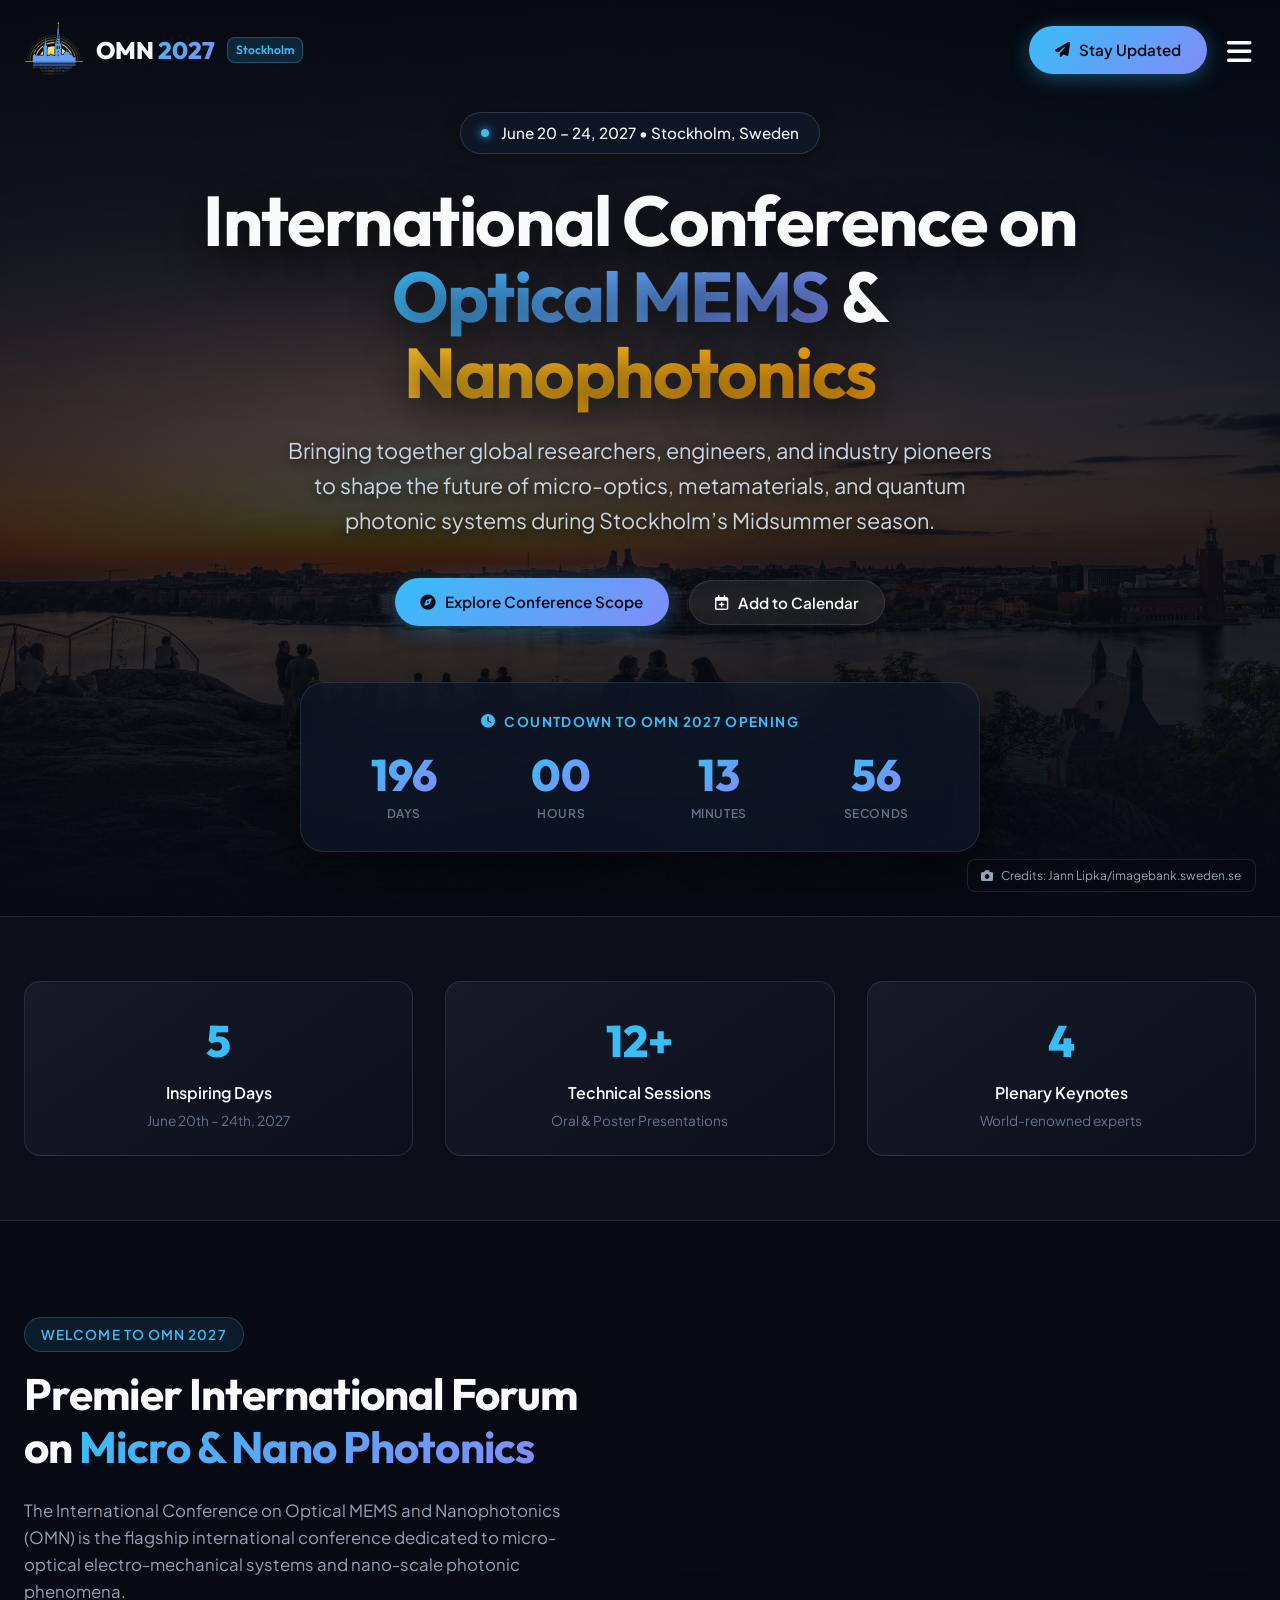
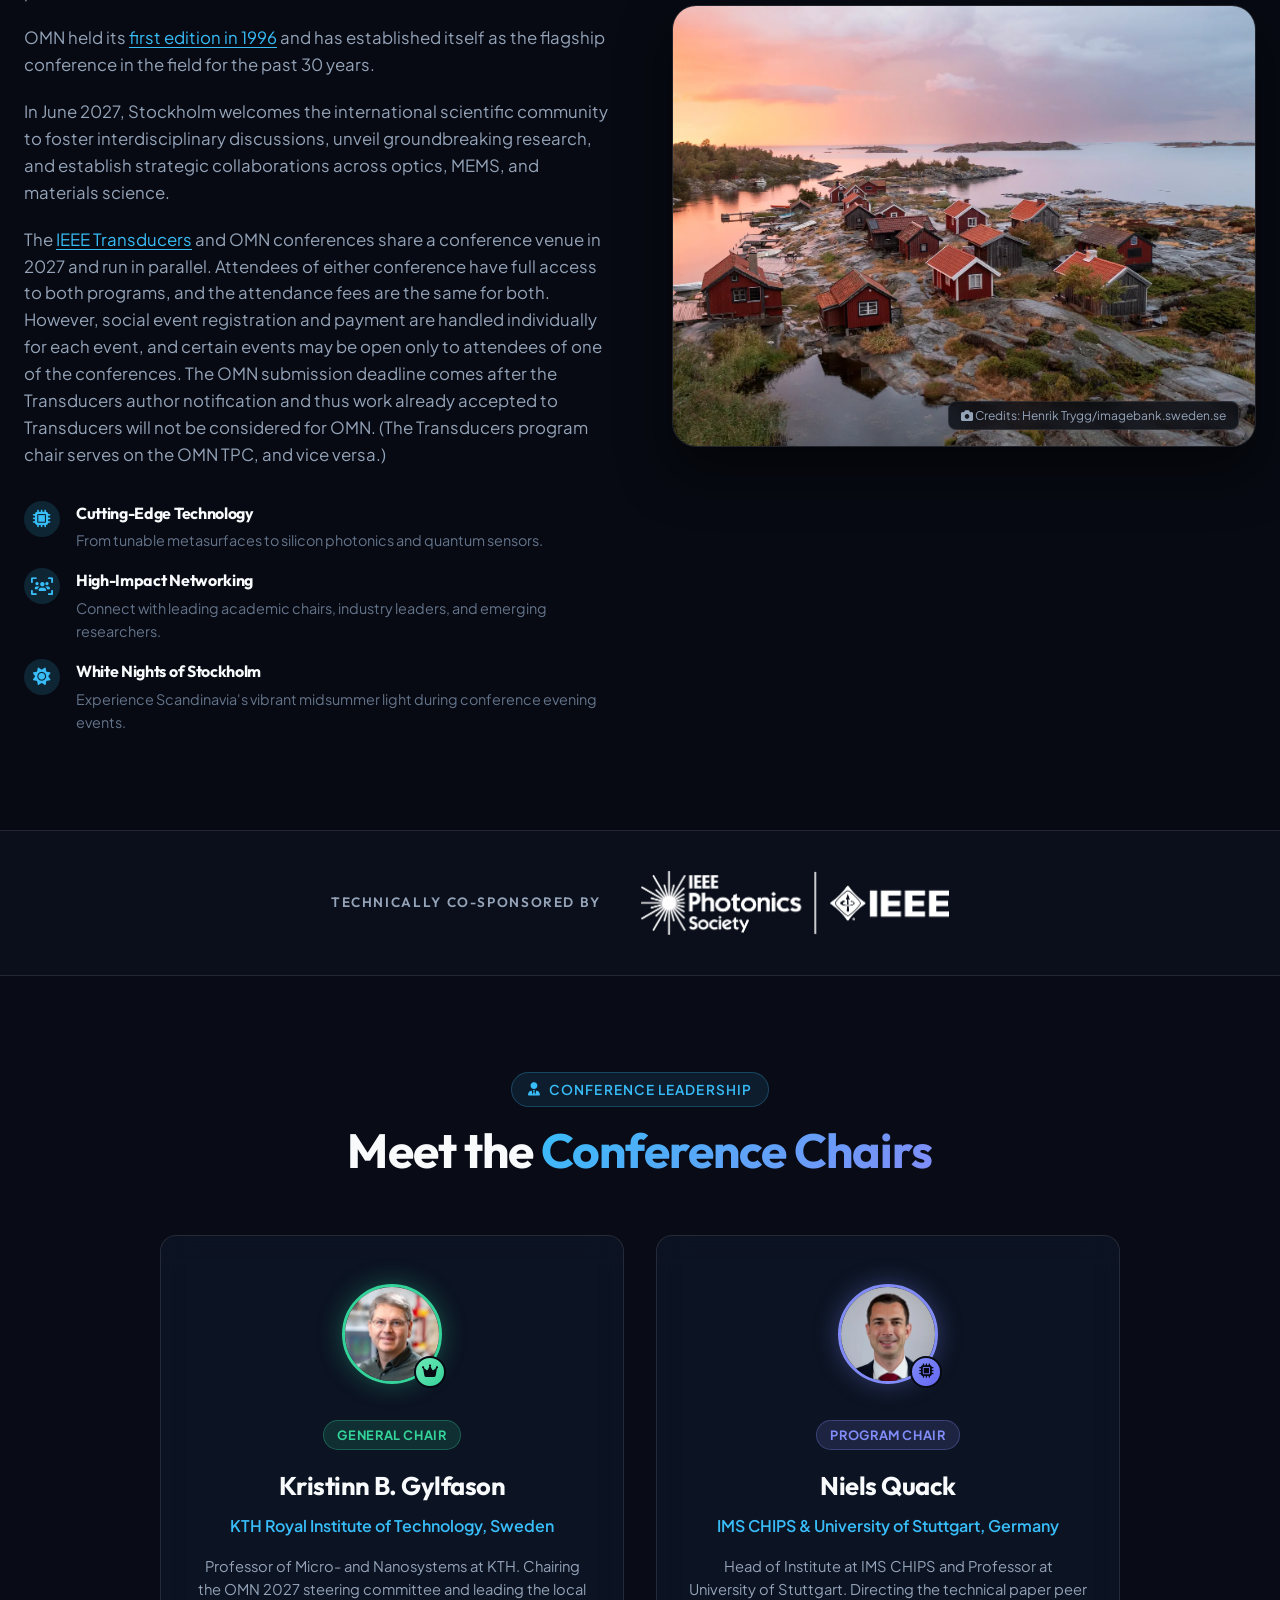
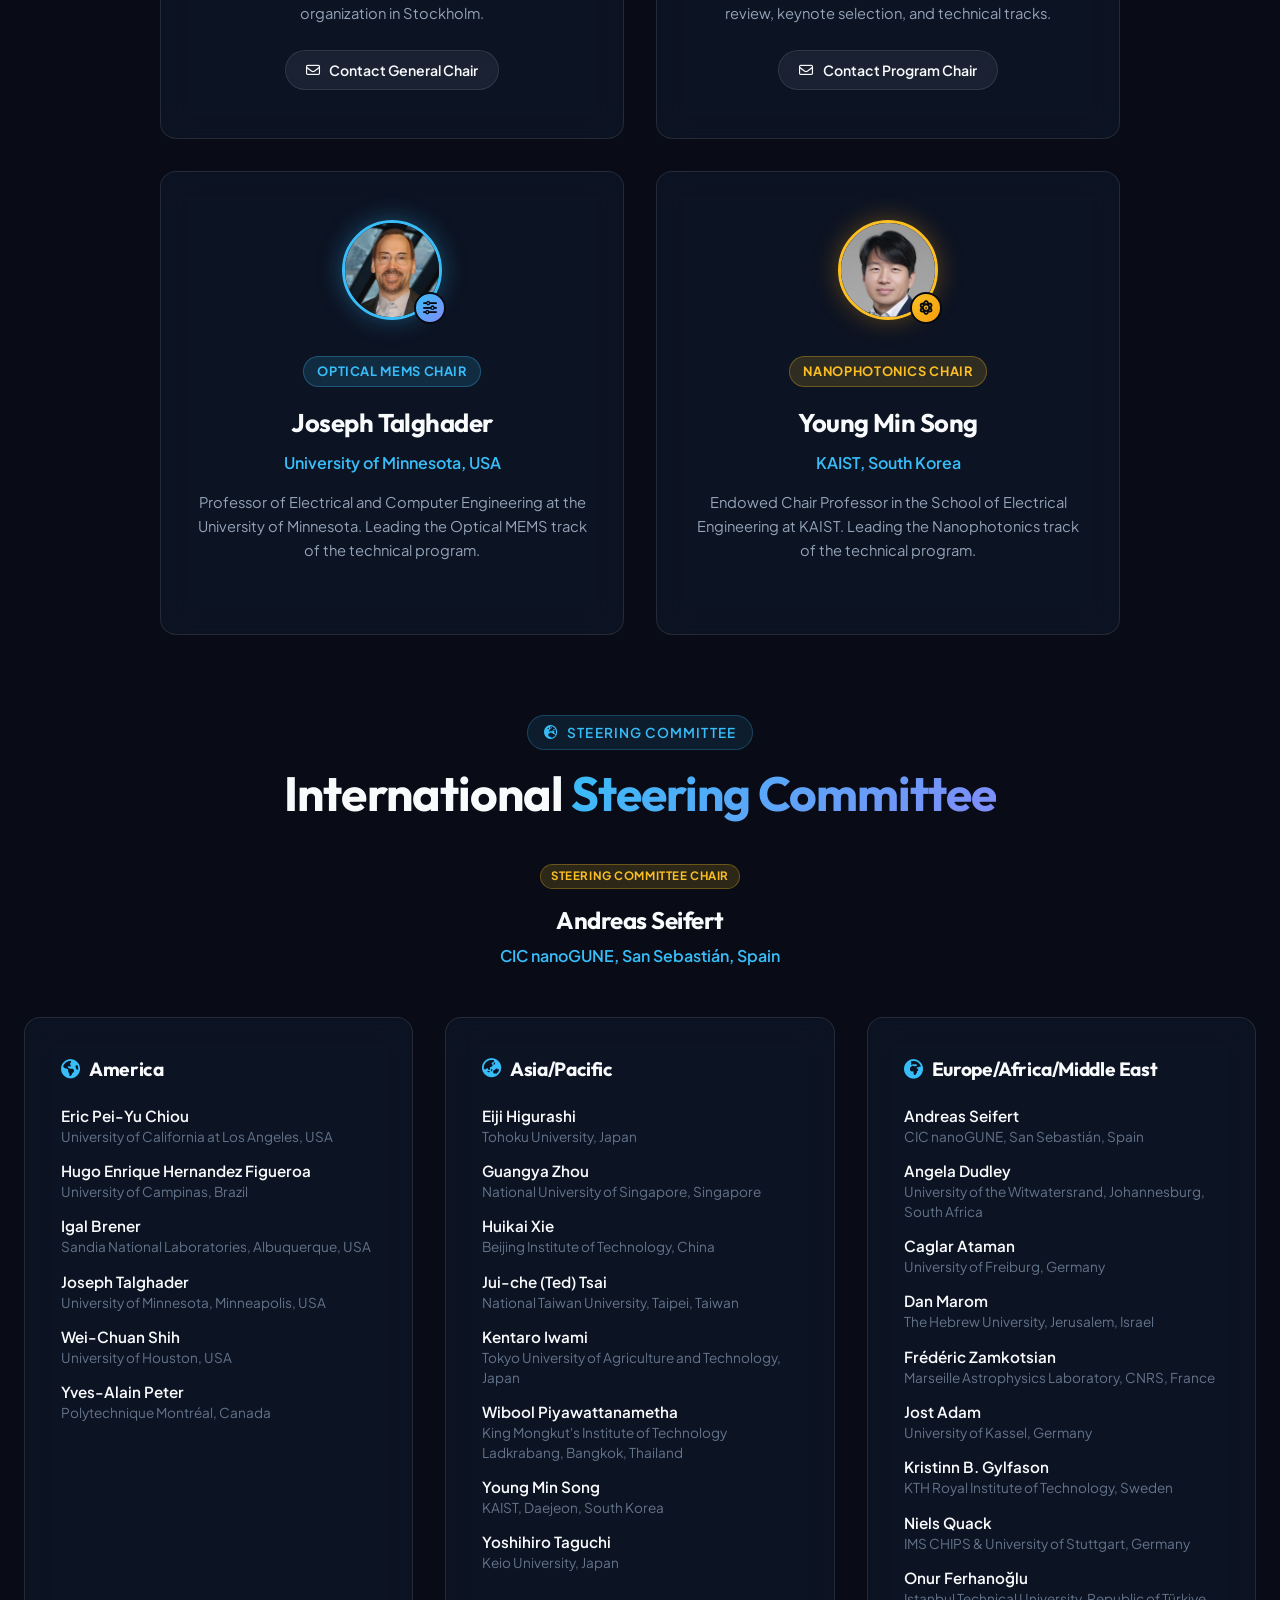
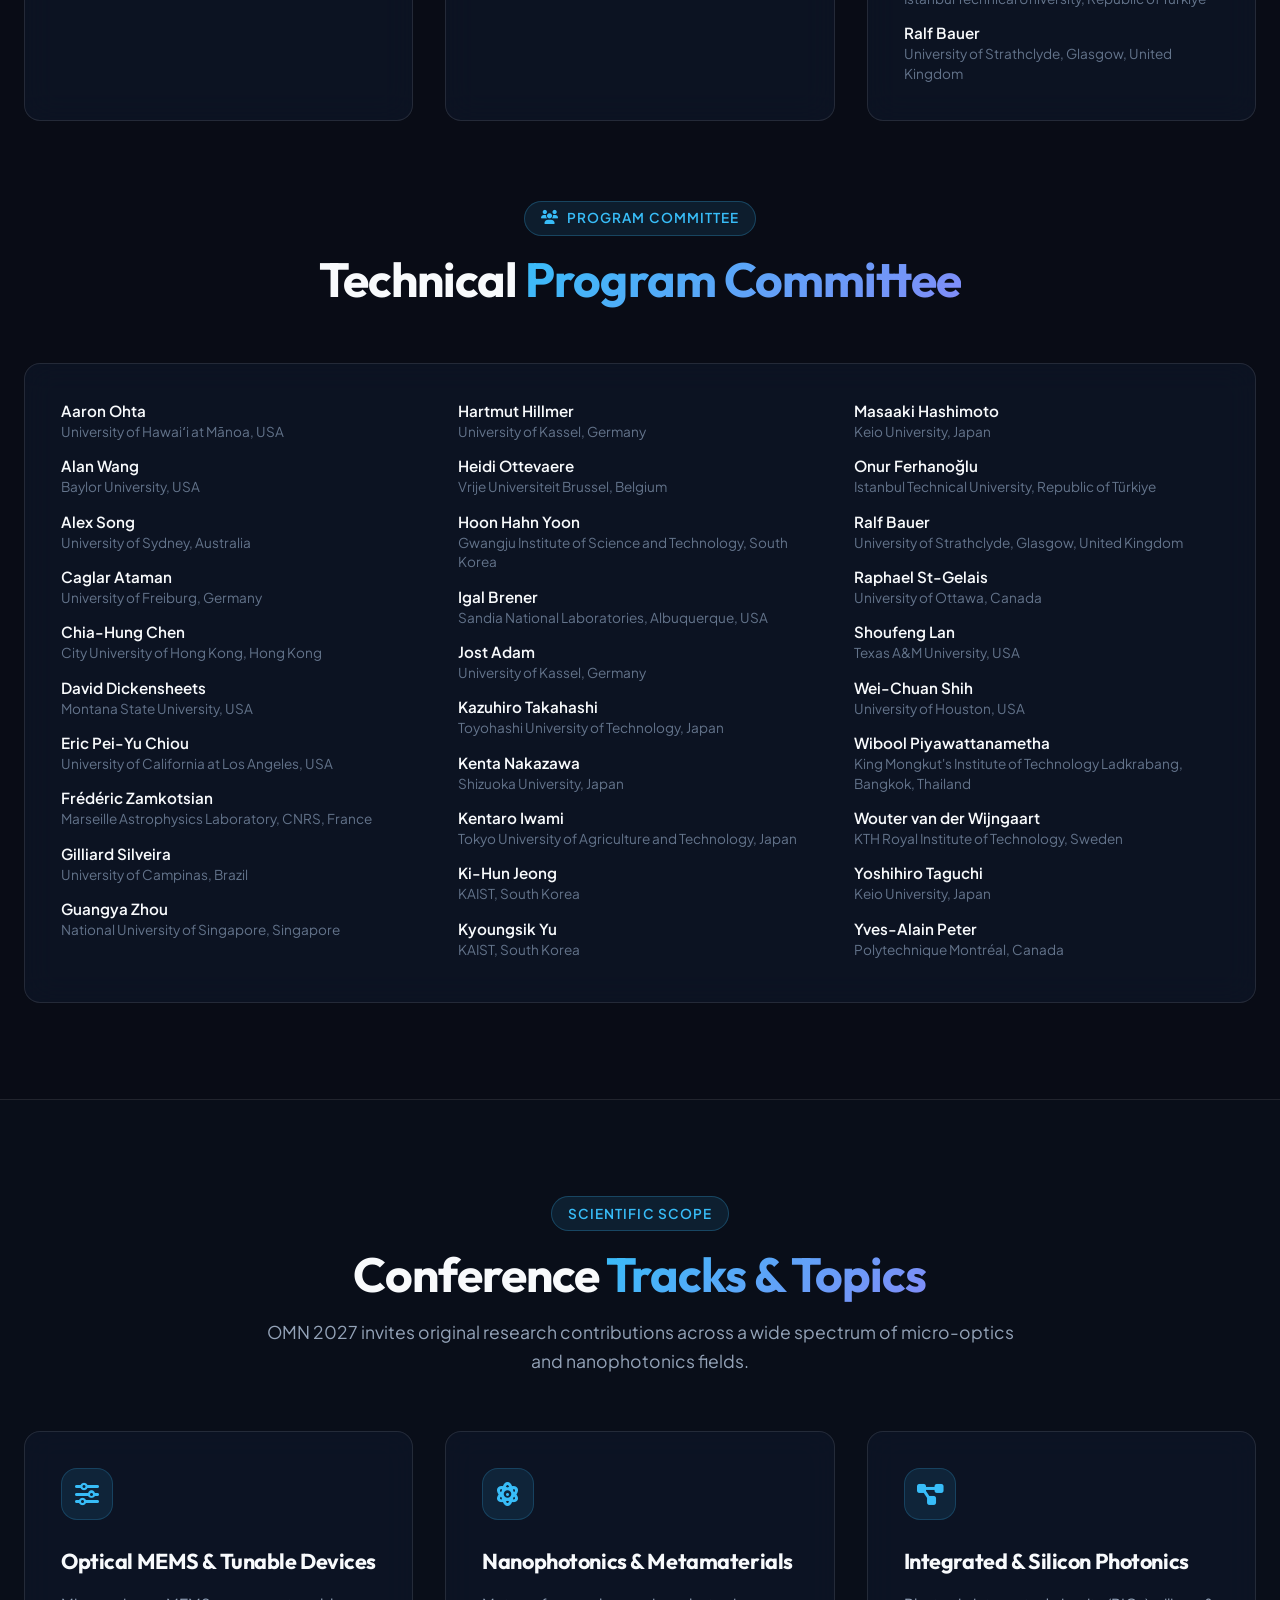
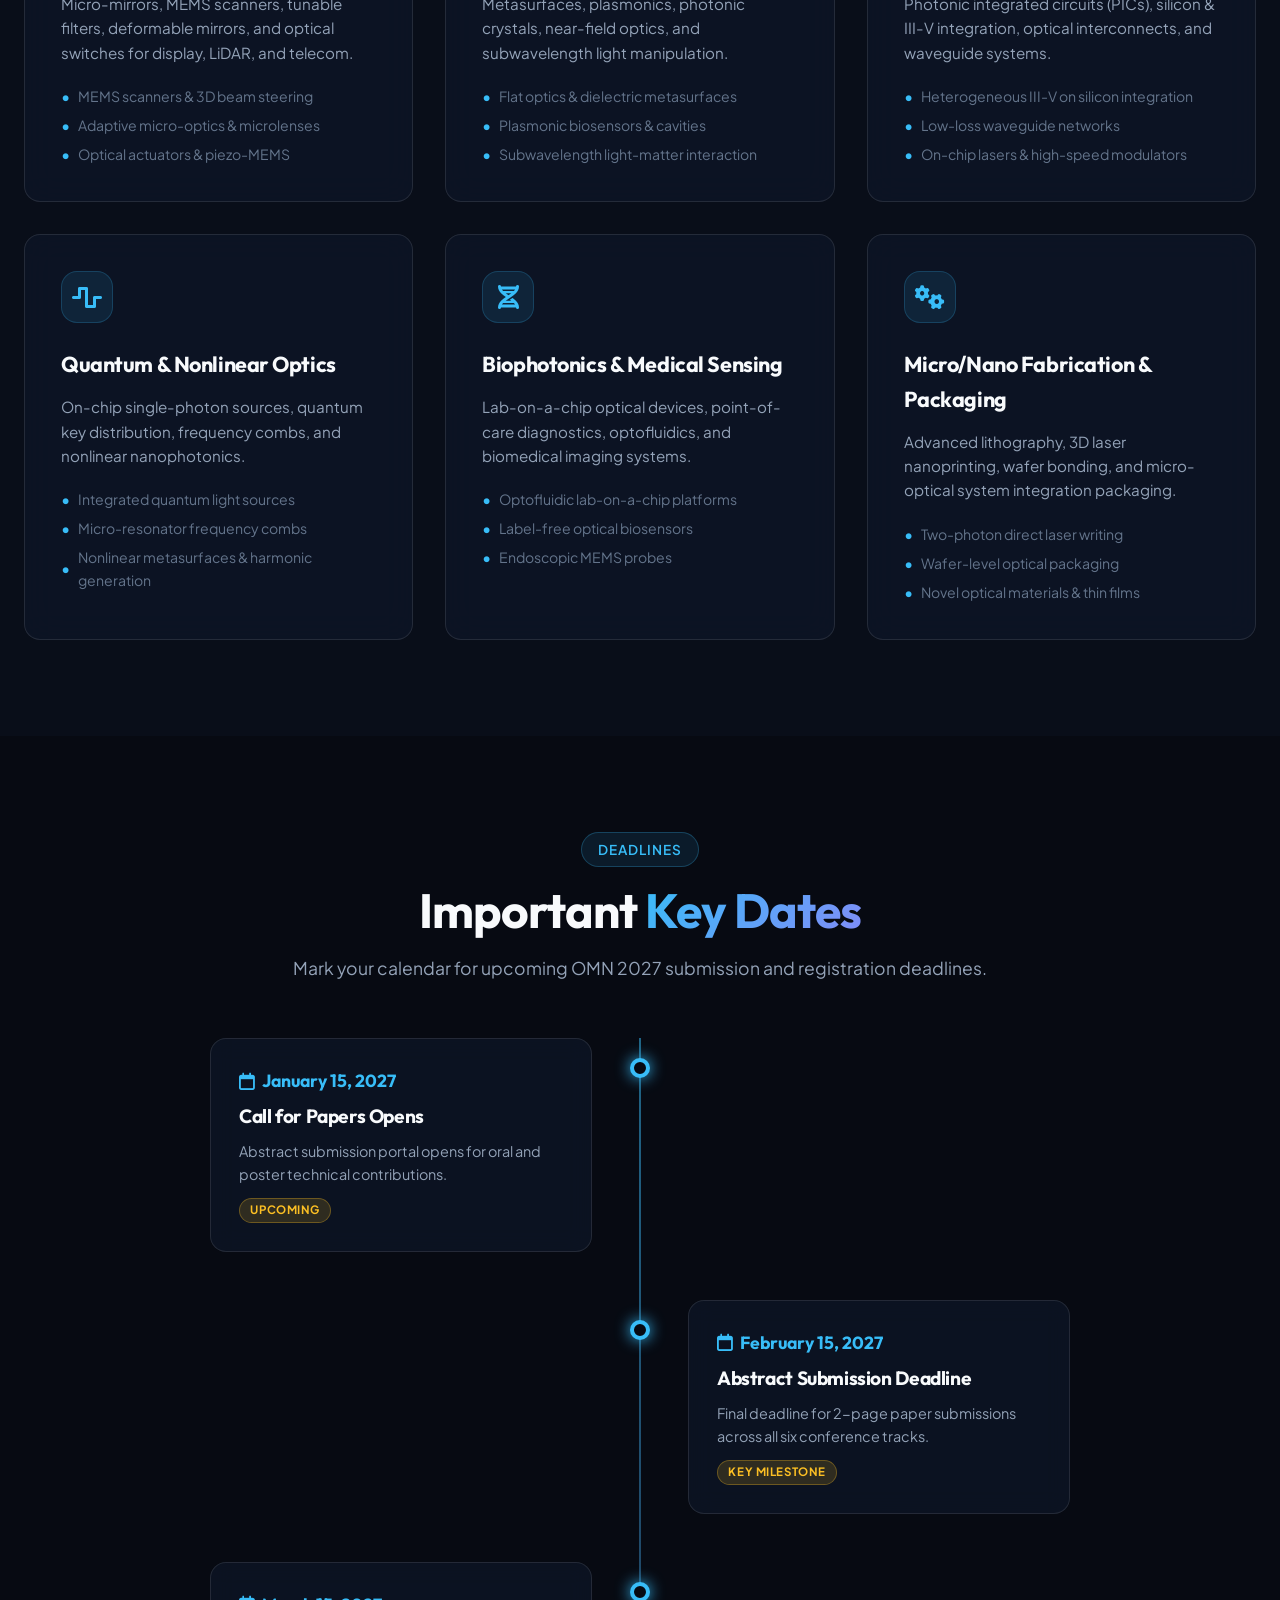
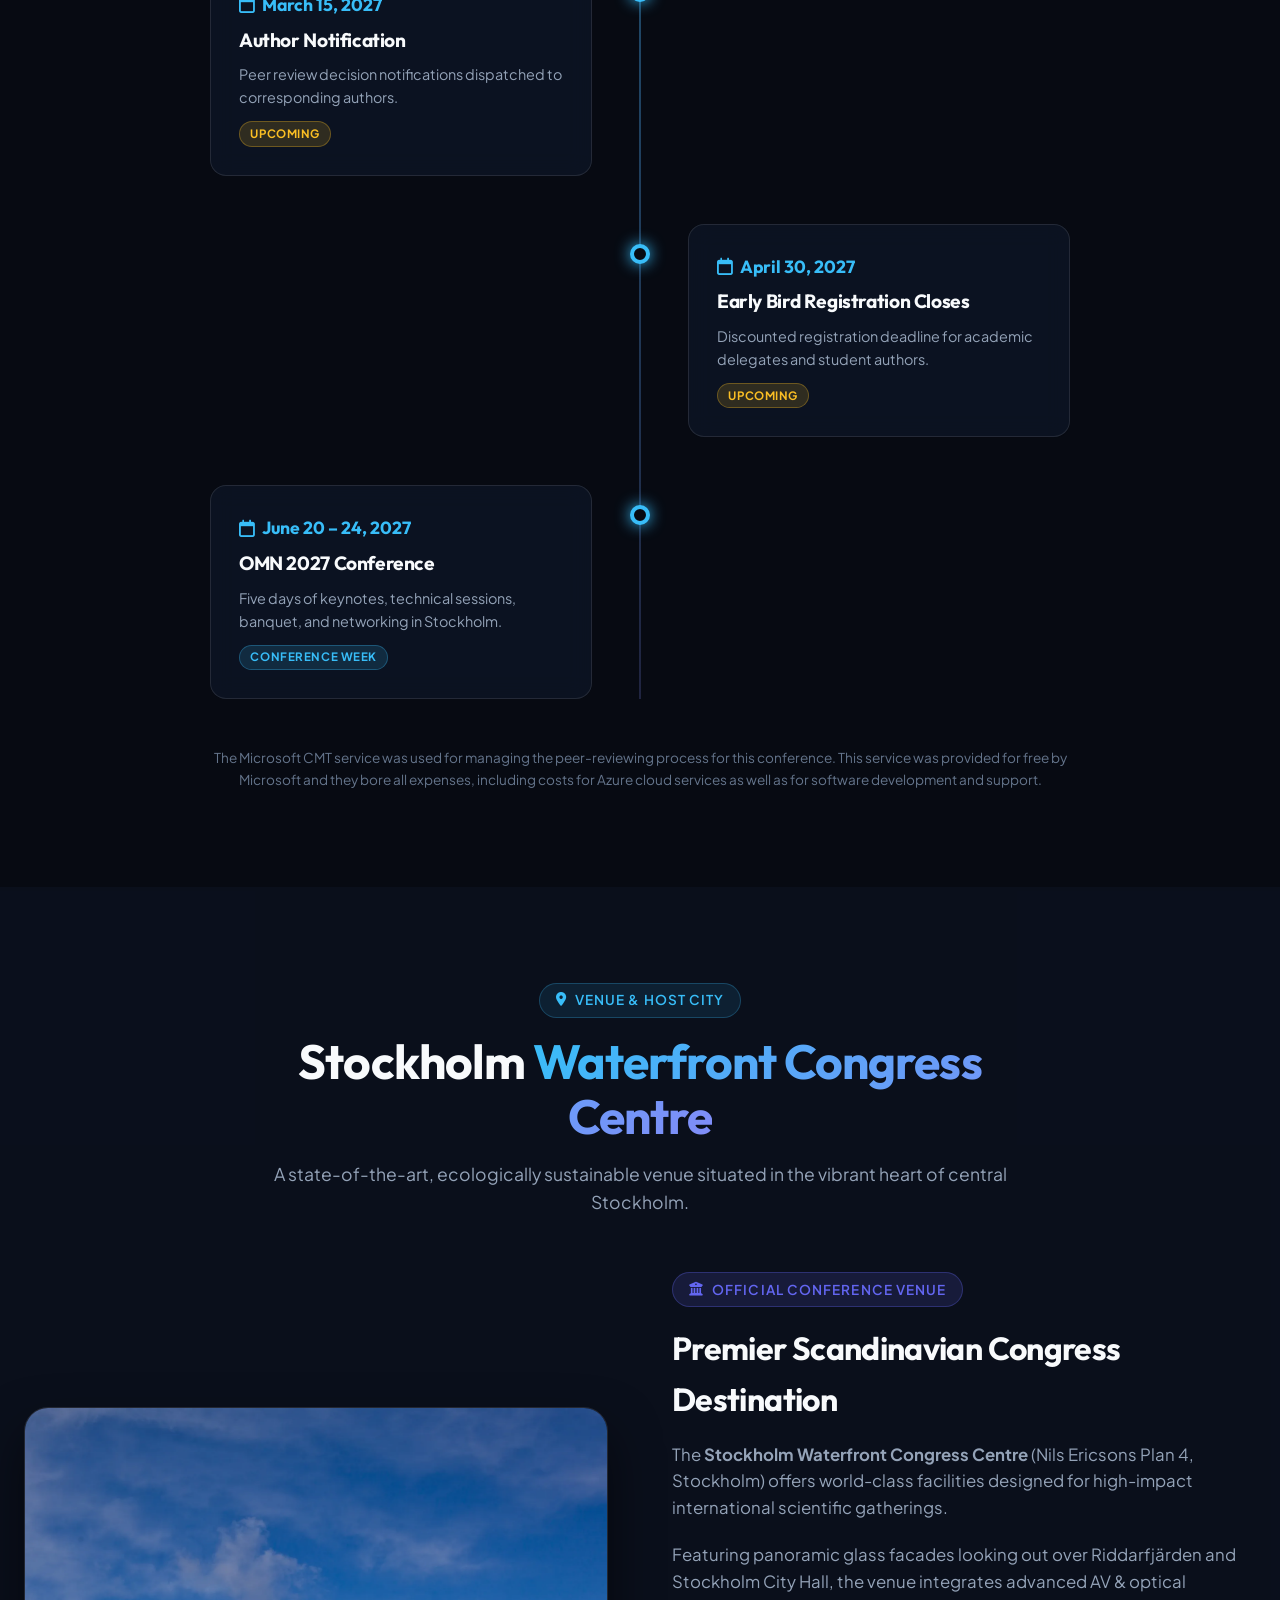
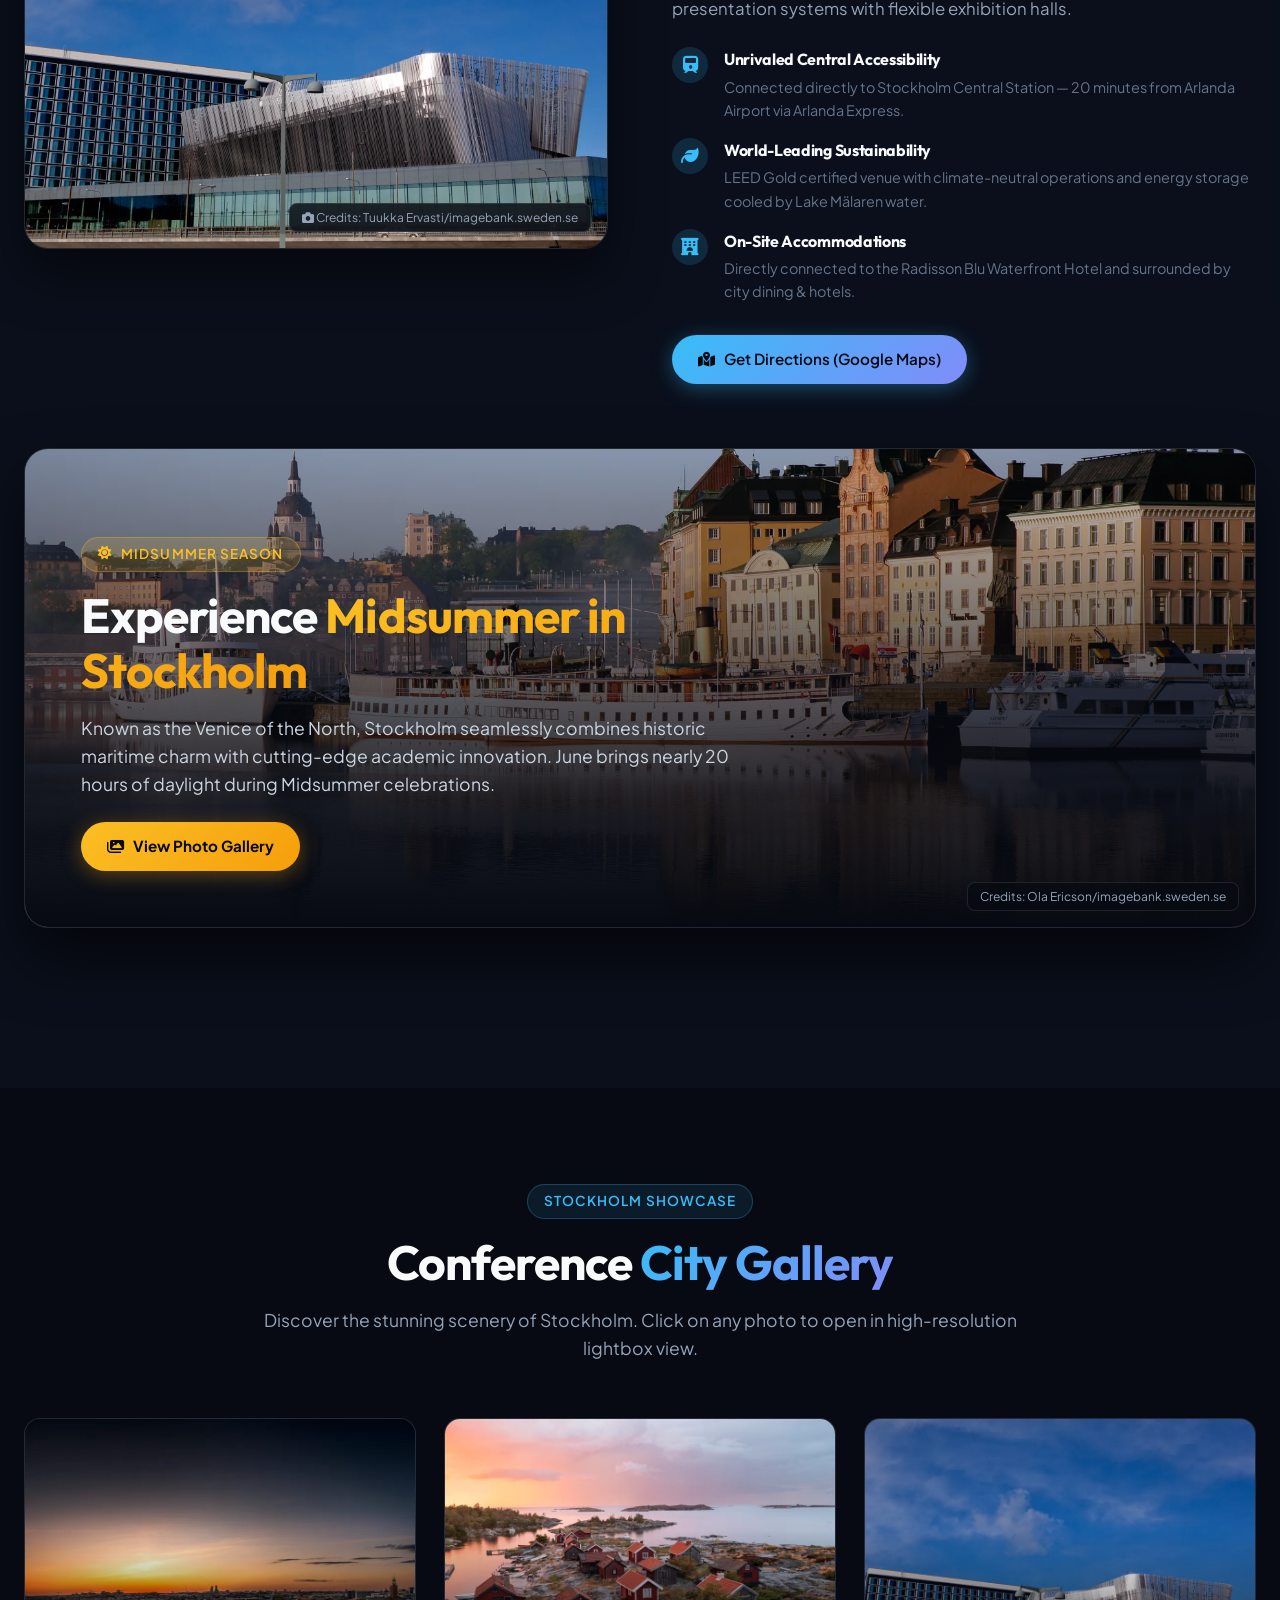
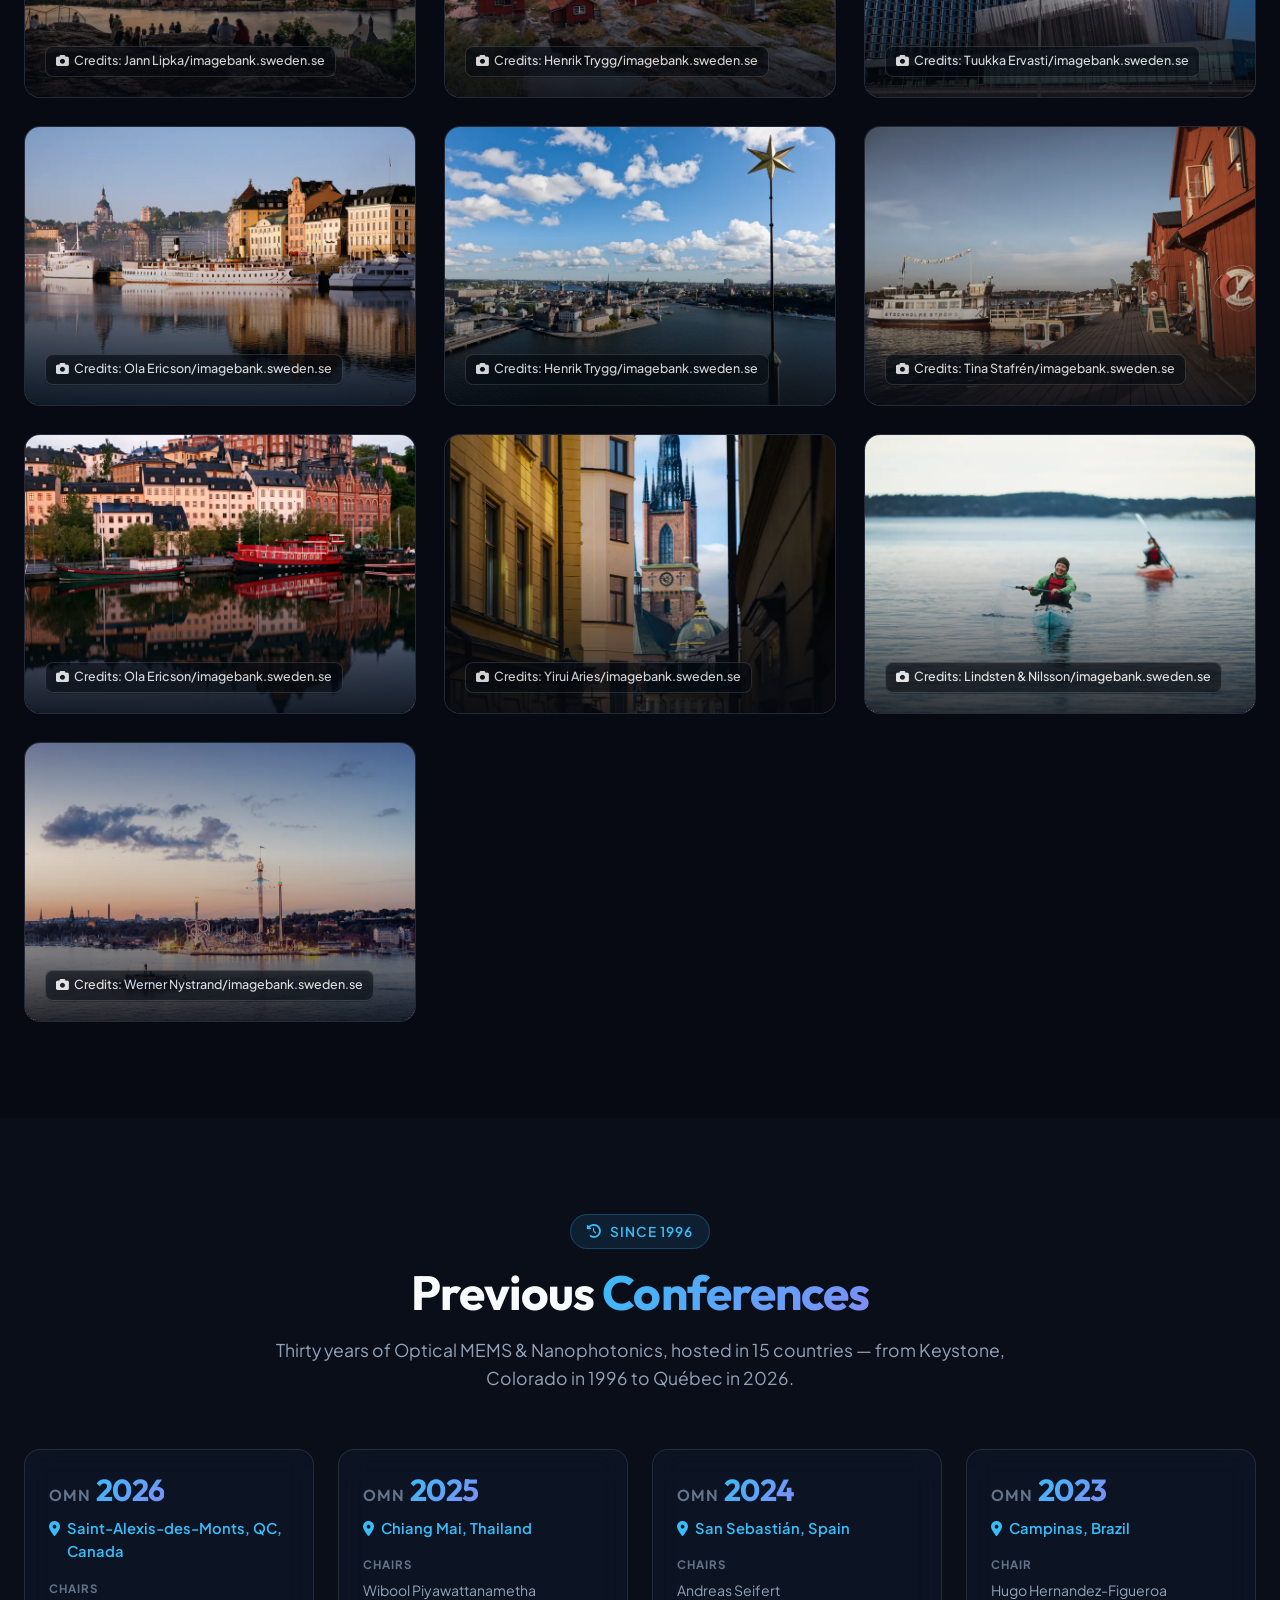
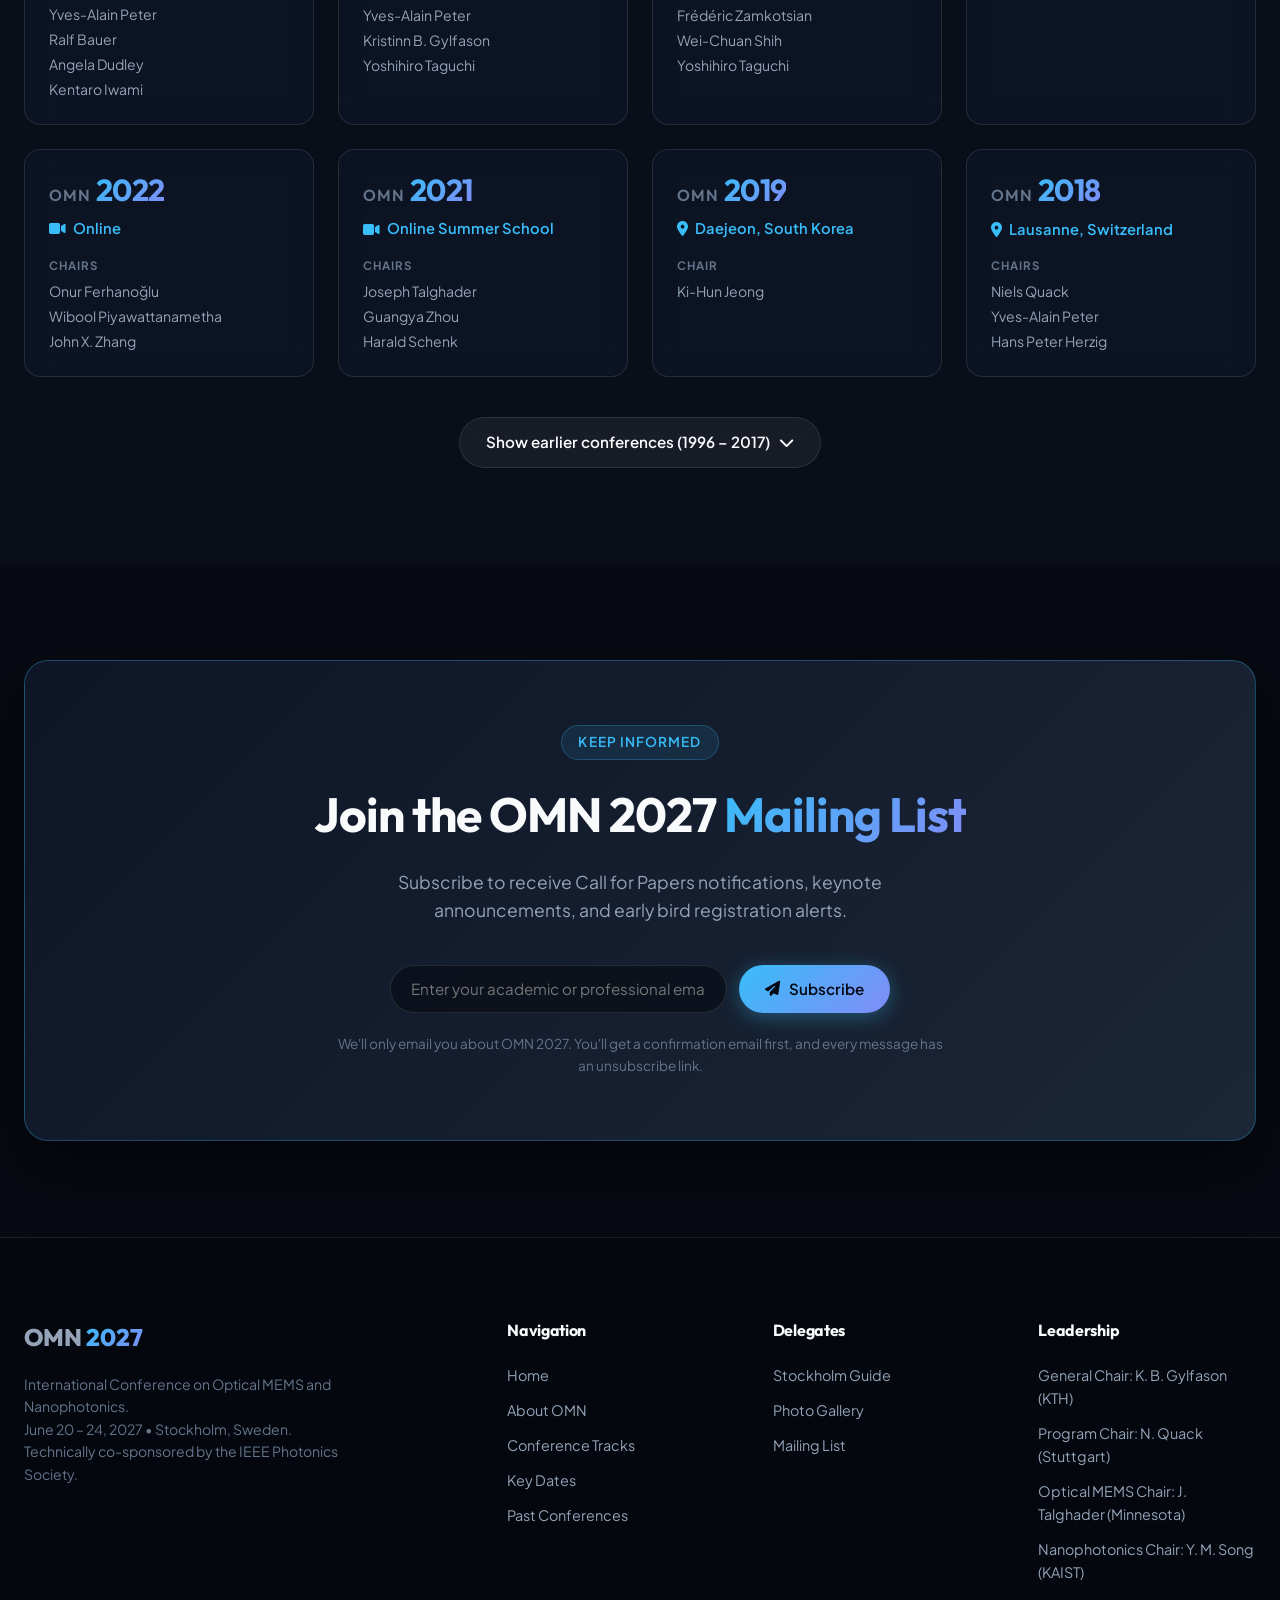
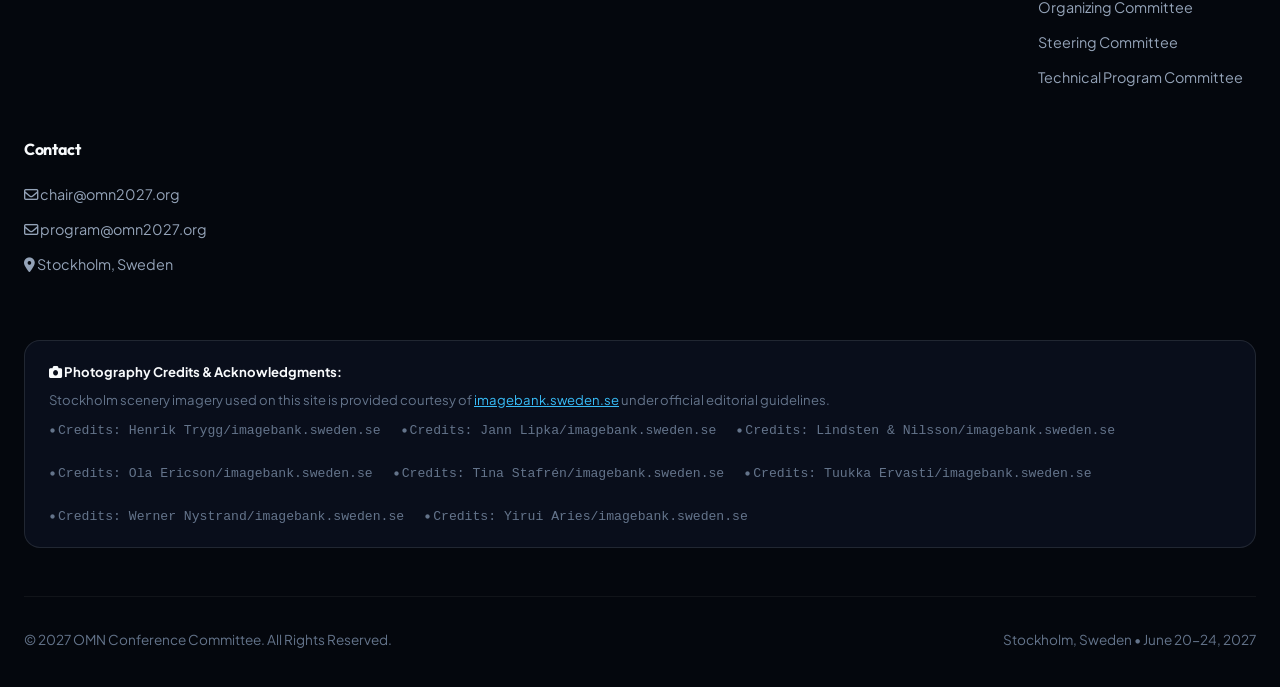
==== commit 23ee483b: "Acknowledge IEEE Photonics Society technical co-sponsorship Adds a band below About reading "Technic" ====
--- a/index.html
+++ b/index.html
@@ -38,7 +38,7 @@
   <link rel="stylesheet"
     href="https://fonts.googleapis.com/css2?family=Outfit:wght@400;500;600;700;800&family=Plus+Jakarta+Sans:wght@300;400;500;600;700&display=swap">
   <!-- ?v= makes browsers fetch fresh copies: change it (here and on script.js) whenever styles.css or script.js changes -->
-  <link rel="stylesheet" href="styles.css?v=20261104">
+  <link rel="stylesheet" href="styles.css?v=20261113">
   <!-- Icons load without blocking first paint -->
   <link rel="stylesheet" href="https://cdnjs.cloudflare.com/ajax/libs/font-awesome/6.4.0/css/all.min.css" media="print"
     onload="this.media='all'">
@@ -398,6 +398,18 @@
     </div>
   </section>
 
+  <!-- Technical co-sponsor. IEEE must approve IEEE-branded material in writing before it is published;
+       the lockup is IEEE's own white file, unaltered -->
+  <section class="sponsor-section" id="sponsors" aria-label="Technical co-sponsor">
+    <div class="container sponsor-strip">
+      <p class="sponsor-label">Technically co-sponsored by</p>
+      <a class="sponsor-logo" href="https://ieeephotonics.org/" target="_blank" rel="noopener">
+        <img src="images/sponsors/ieee-photonics-society-lockup-white.png" width="1242" height="259"
+          alt="IEEE Photonics Society and IEEE">
+      </a>
+    </div>
+  </section>
+
   <!-- Conference Chairs / Leadership Section -->
   <section class="committee-section" id="committee"
     style="padding: 6rem 0; background: rgba(15, 23, 42, 0.2); border-bottom: 1px solid var(--border-color);">
@@ -1408,7 +1420,8 @@
           </div>
           <p>
             International Conference on Optical MEMS and Nanophotonics.<br>
-            June 20 – 24, 2027 • Stockholm, Sweden.
+            June 20 – 24, 2027 • Stockholm, Sweden.<br>
+            Technically co-sponsored by the IEEE Photonics Society.
           </p>
         </div>
 
--- a/styles.css
+++ b/styles.css
@@ -531,6 +531,39 @@
   font-size: 0.85rem;
 }
 
+/* Technical co-sponsor band */
+.sponsor-section {
+  padding: 2.5rem 0;
+  background: rgba(15, 23, 42, 0.4);
+  border-top: 1px solid var(--border-color);
+  border-bottom: 1px solid var(--border-color);
+}
+
+.sponsor-strip {
+  display: flex;
+  flex-wrap: wrap;
+  align-items: center;
+  justify-content: center;
+  gap: 1.25rem 2.5rem;
+}
+
+.sponsor-label {
+  color: var(--text-secondary);
+  font-family: var(--font-heading);
+  font-size: 0.85rem;
+  font-weight: 600;
+  letter-spacing: 0.12em;
+  text-transform: uppercase;
+}
+
+/* IEEE requires the logo unaltered (never stretched) and at least 100 px wide on screen */
+.sponsor-logo img {
+  display: block;
+  width: 308px;
+  max-width: 100%;
+  height: auto;
+}
+
 /* About / Overview Section */
 .about-section {
   padding: 6rem 0;
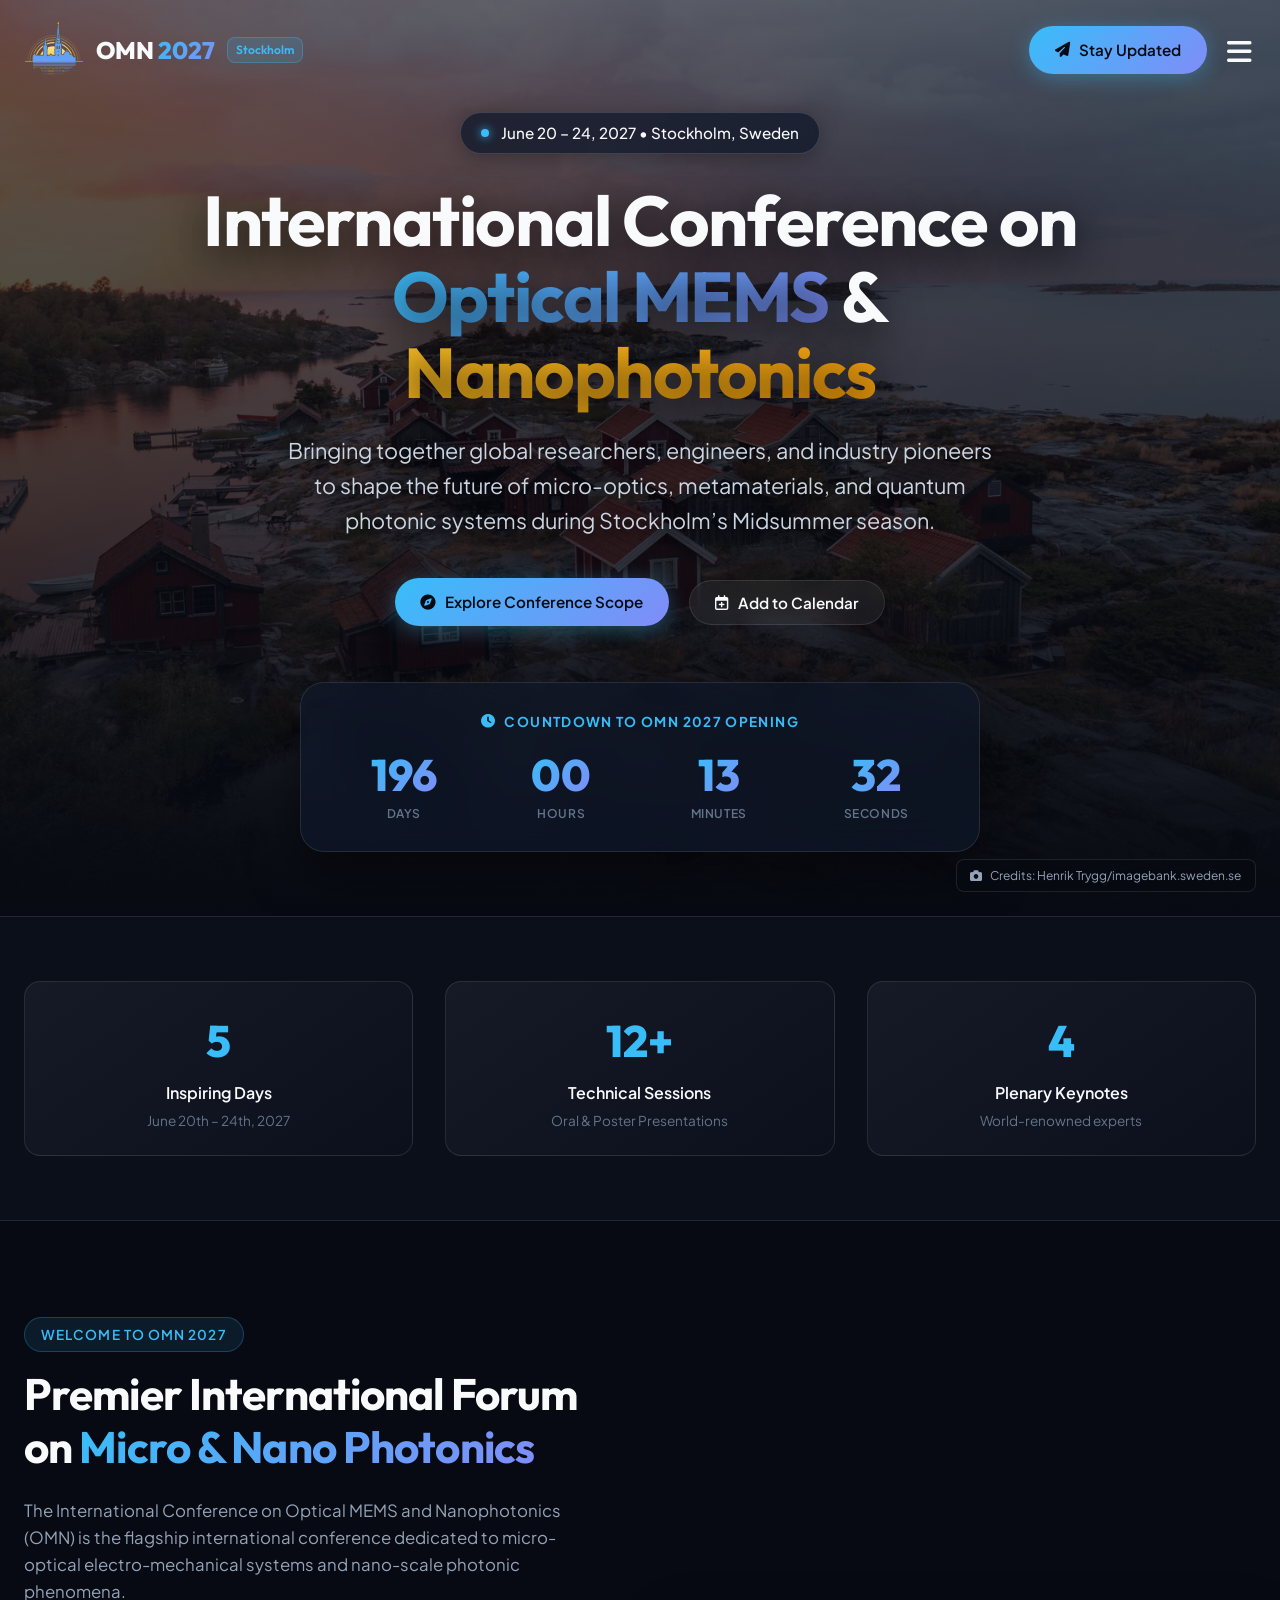
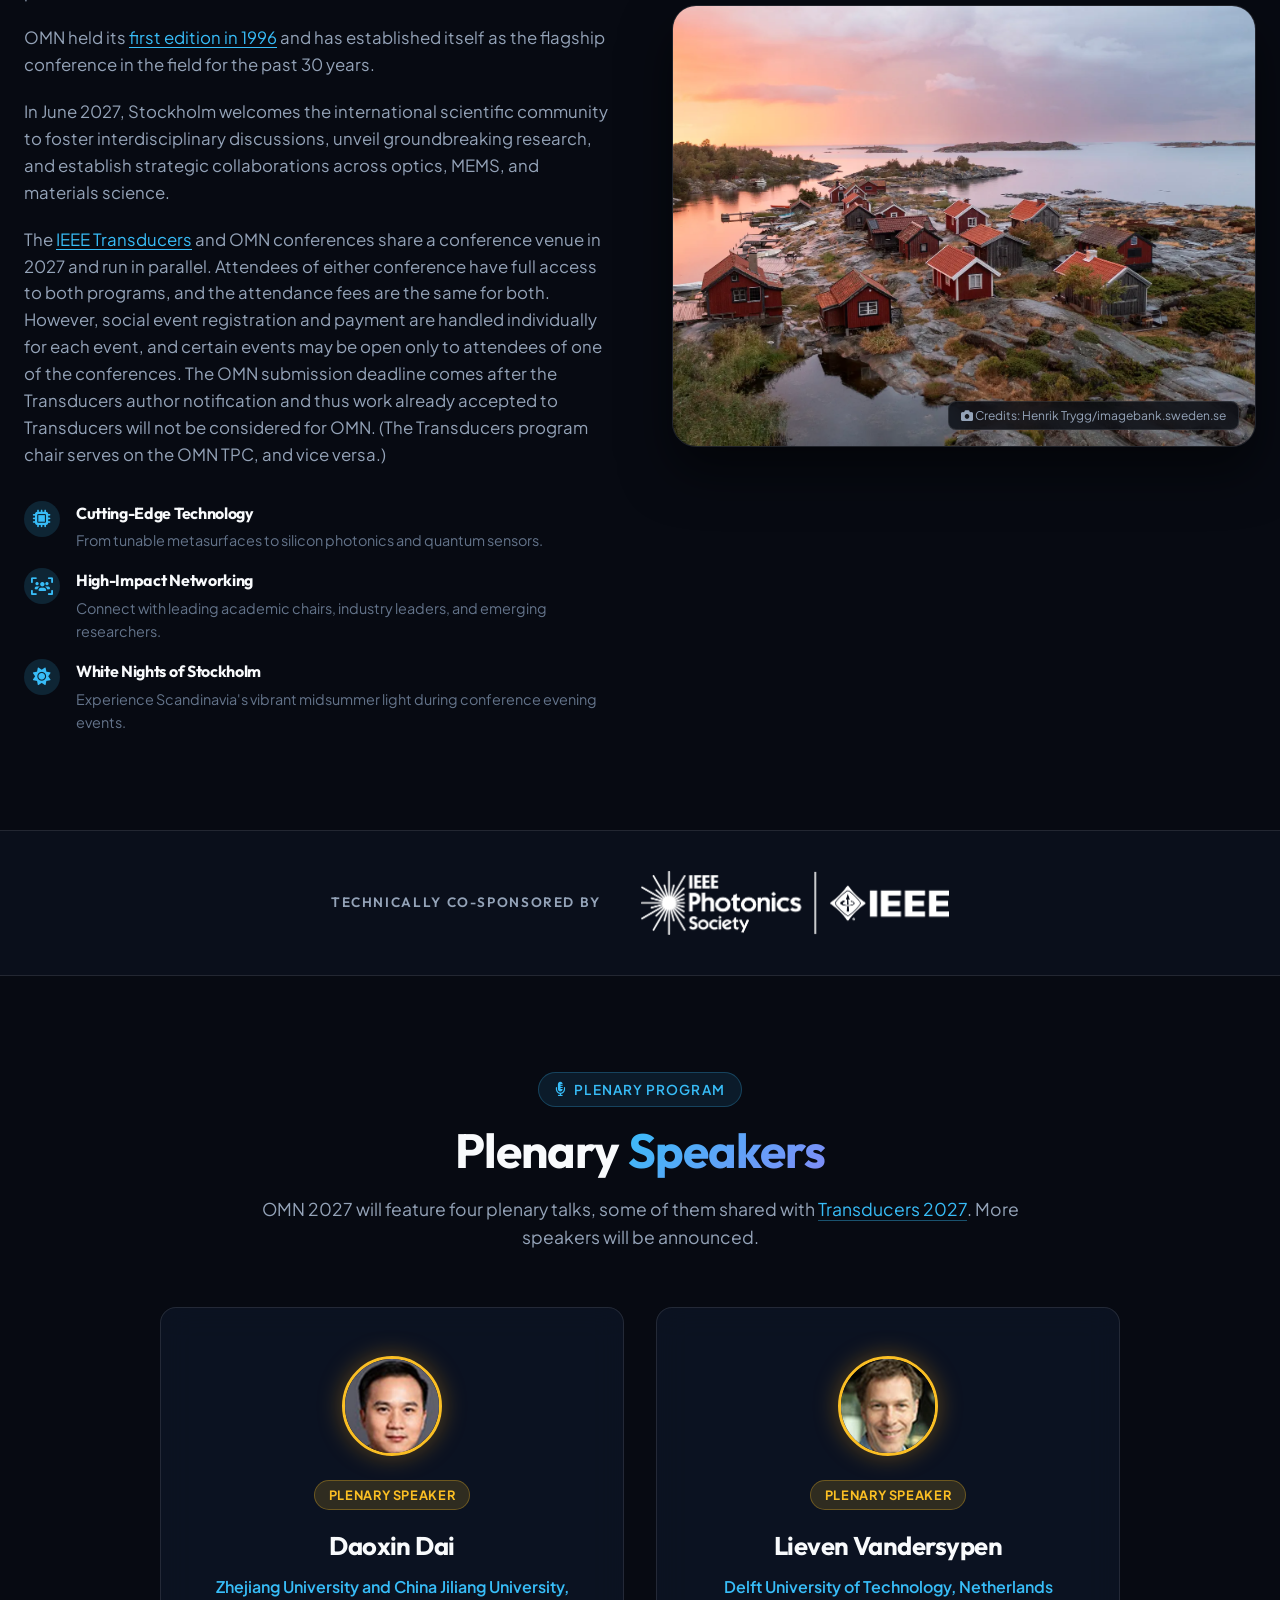
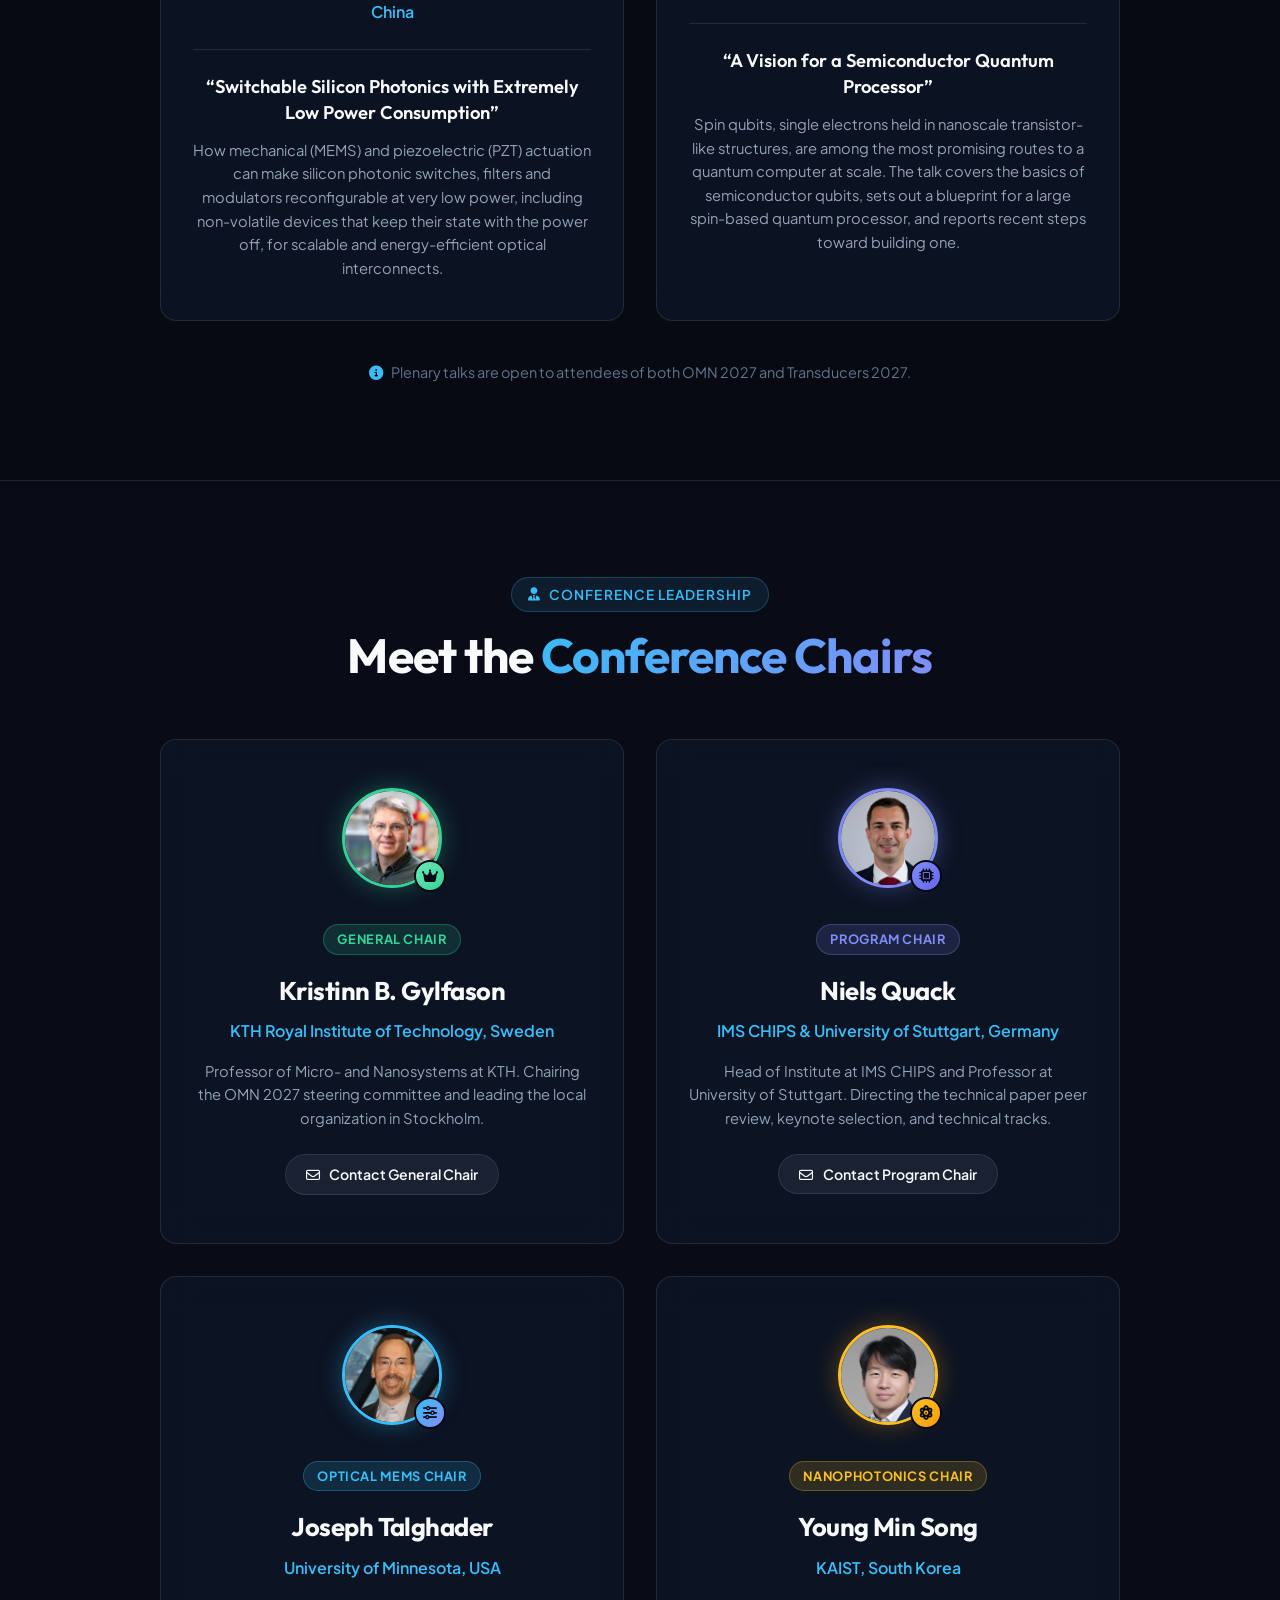
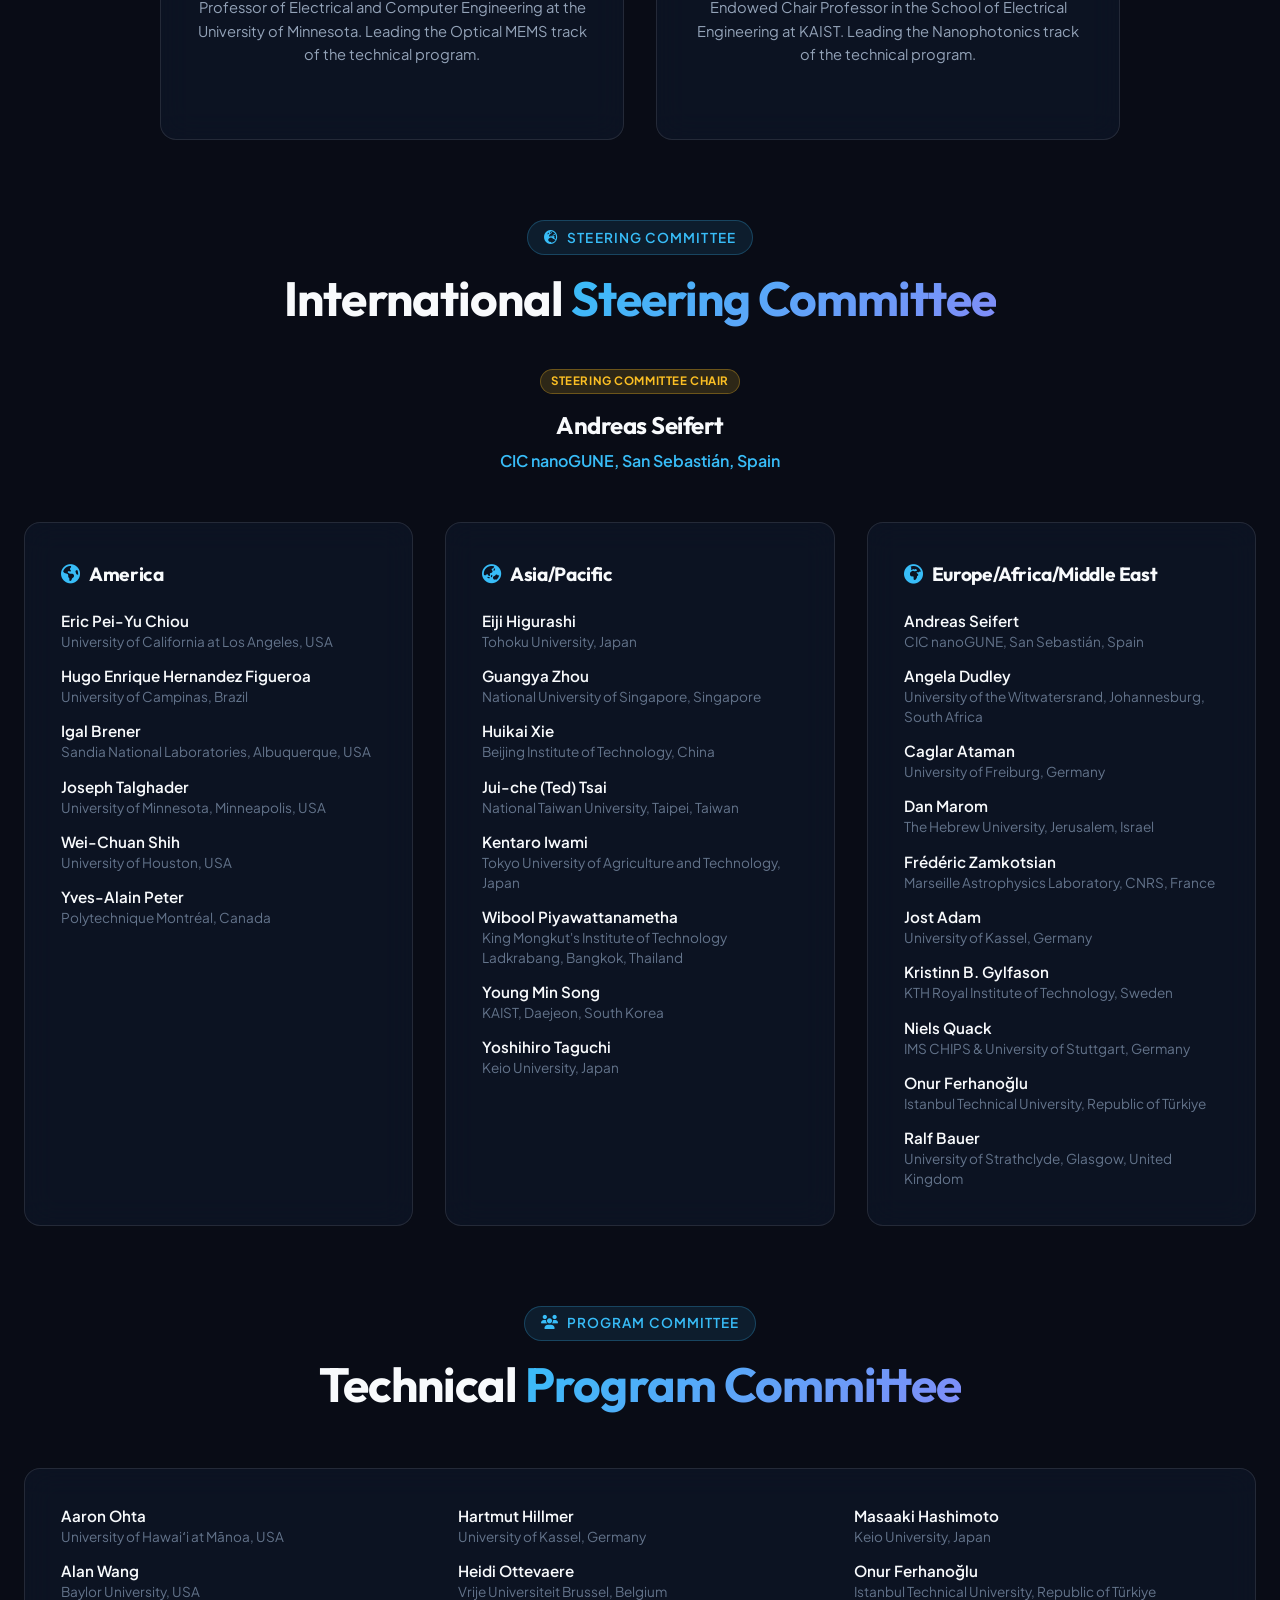
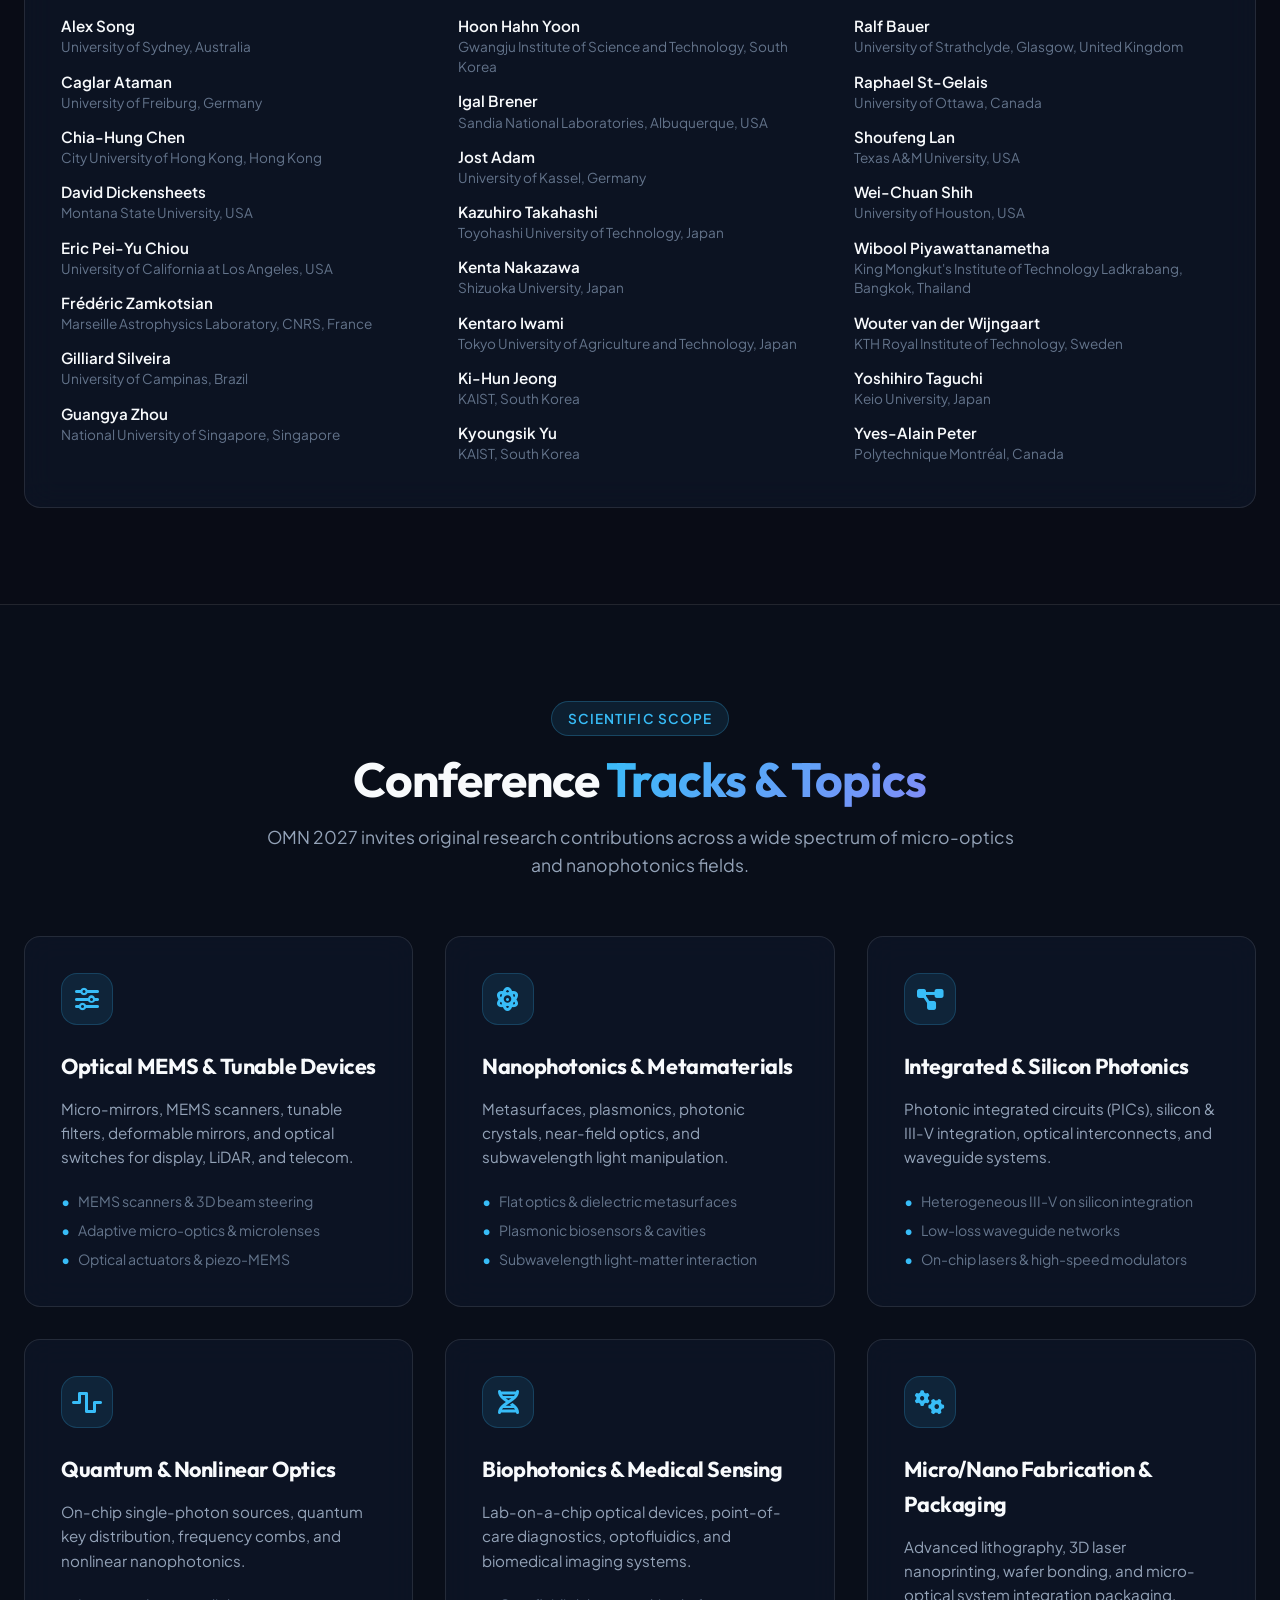
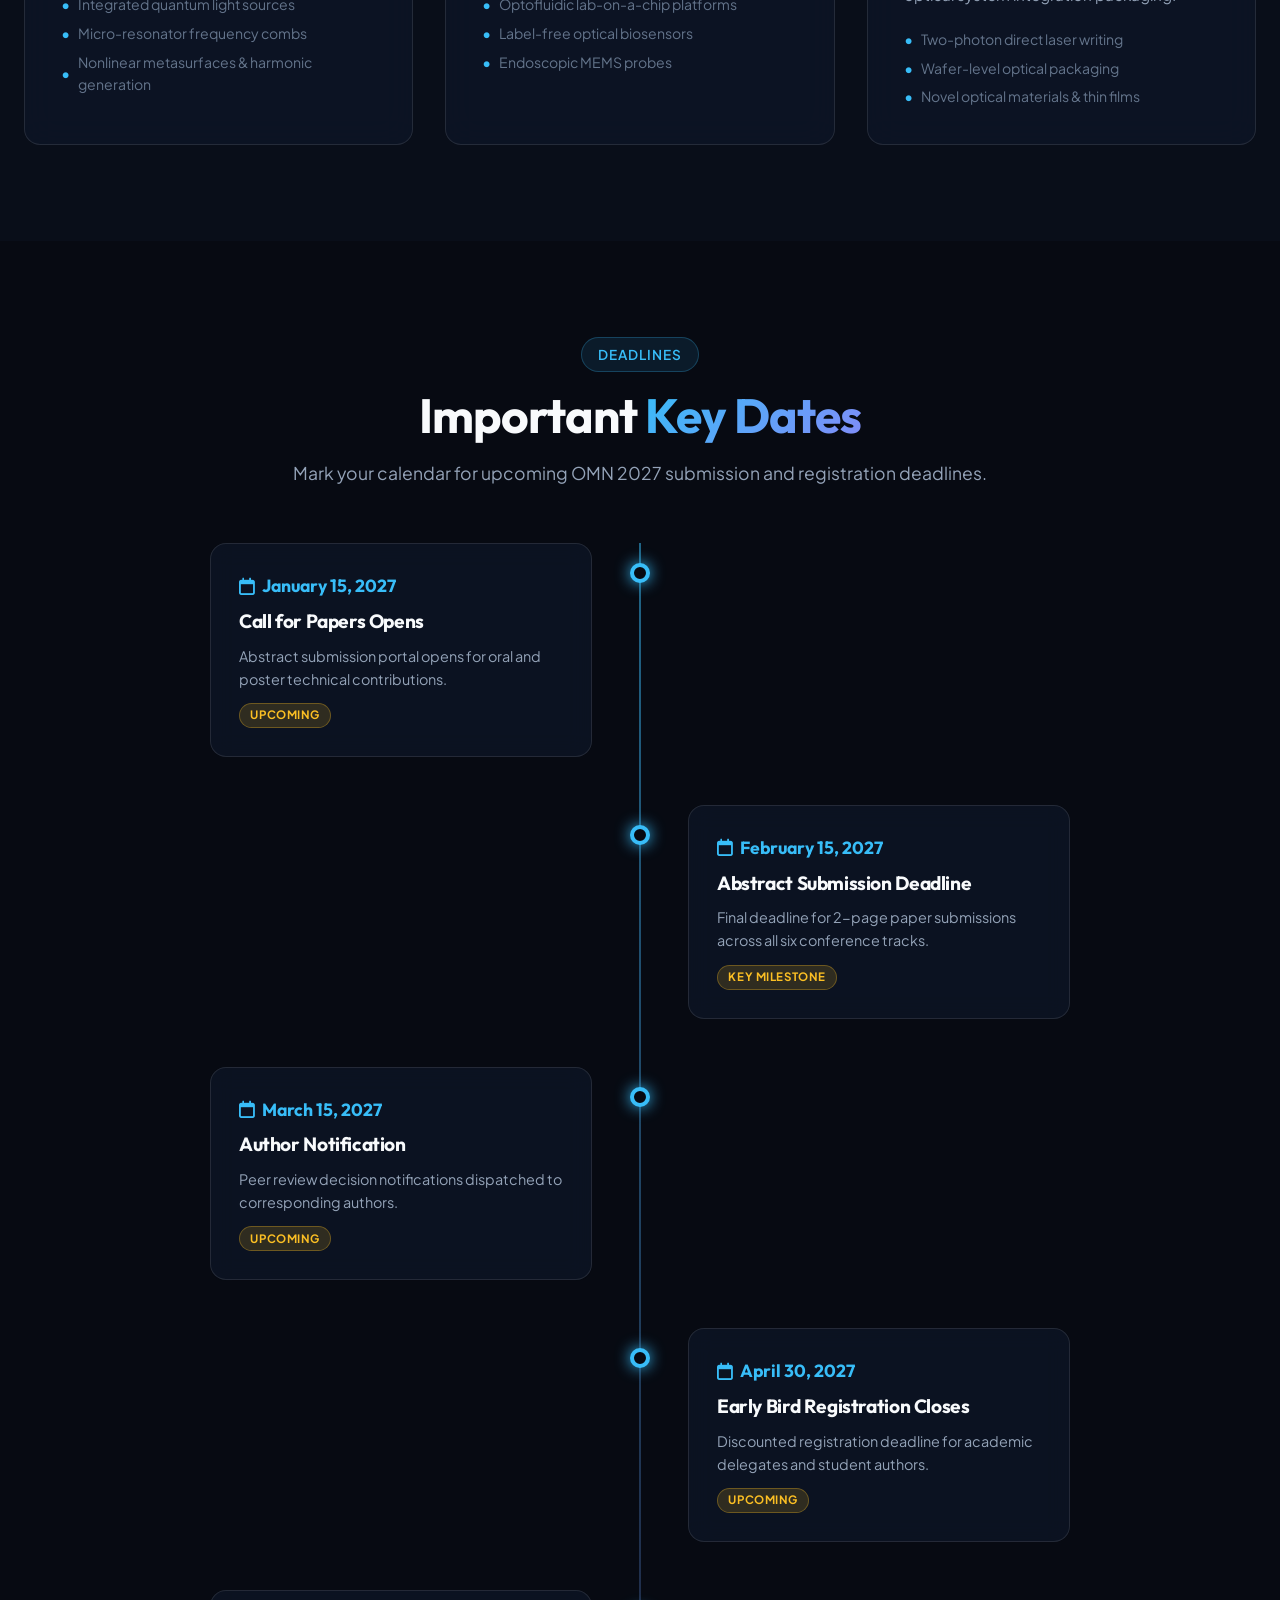
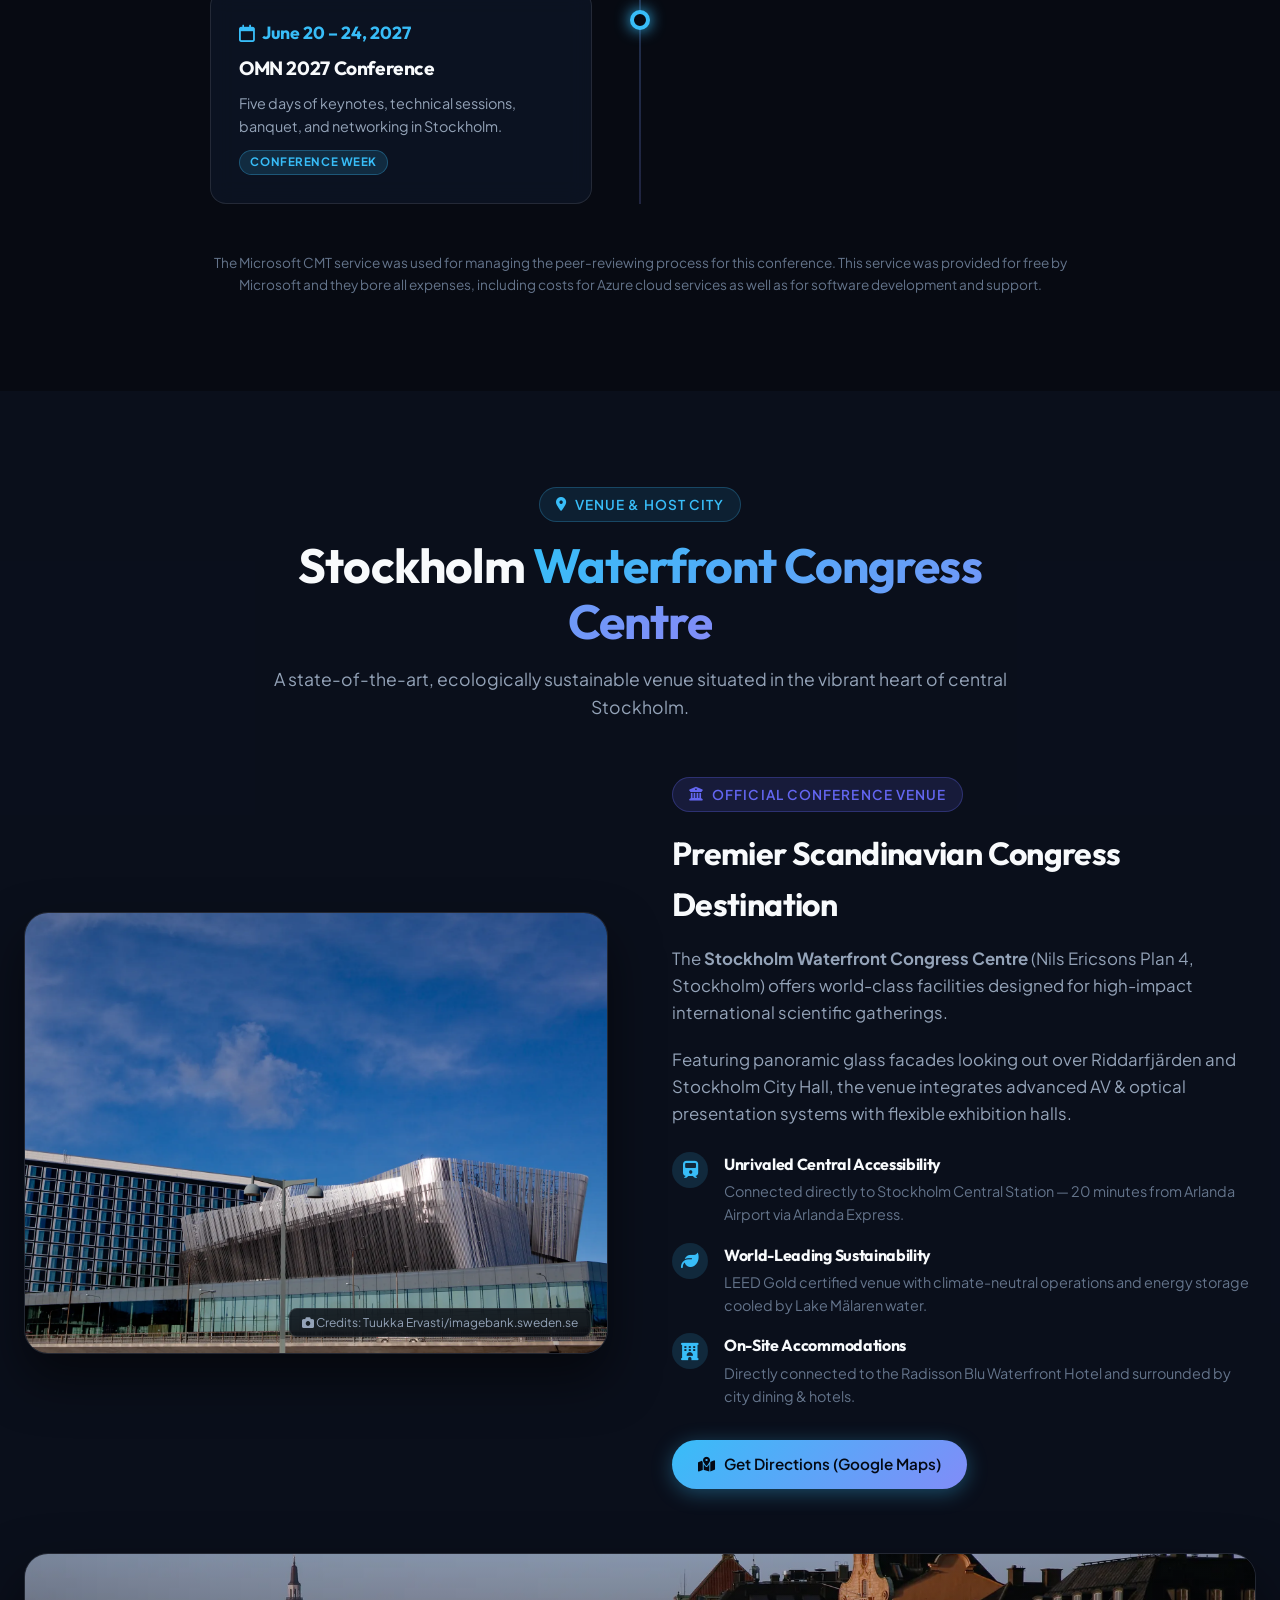
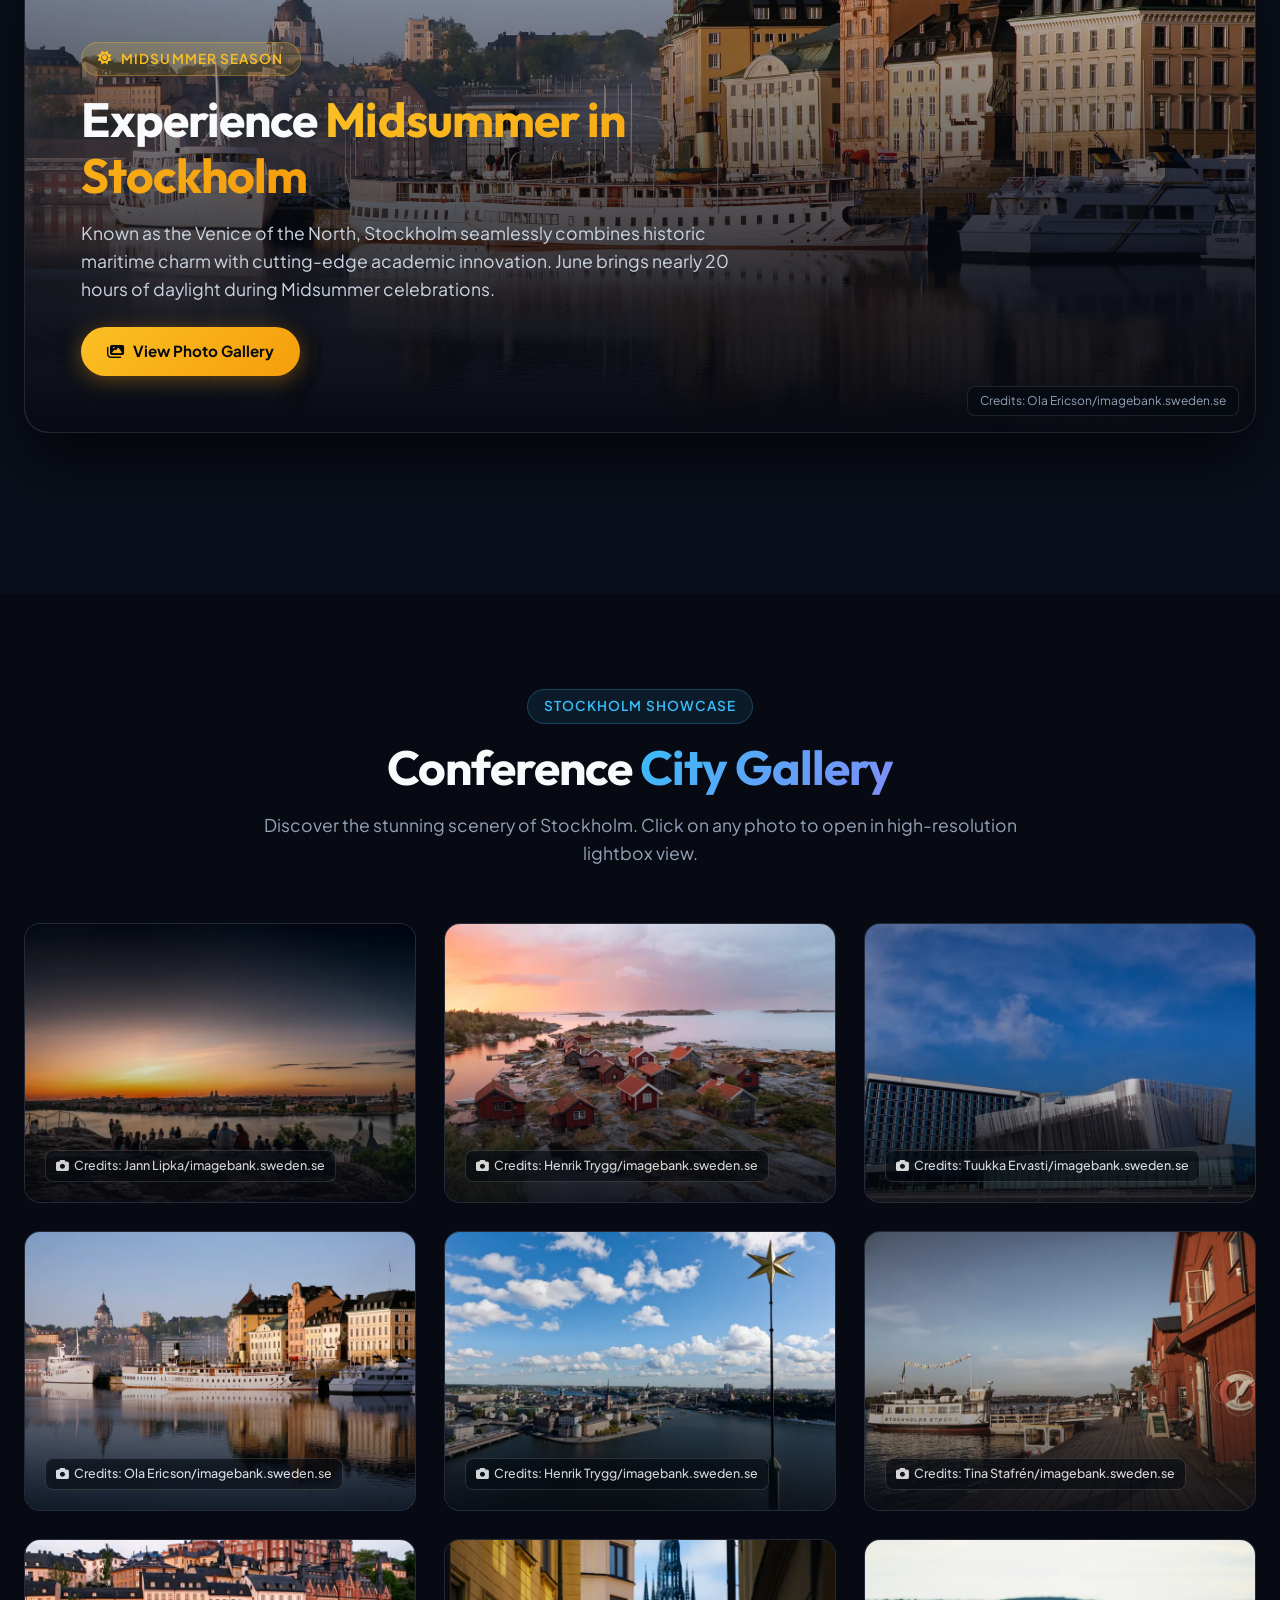
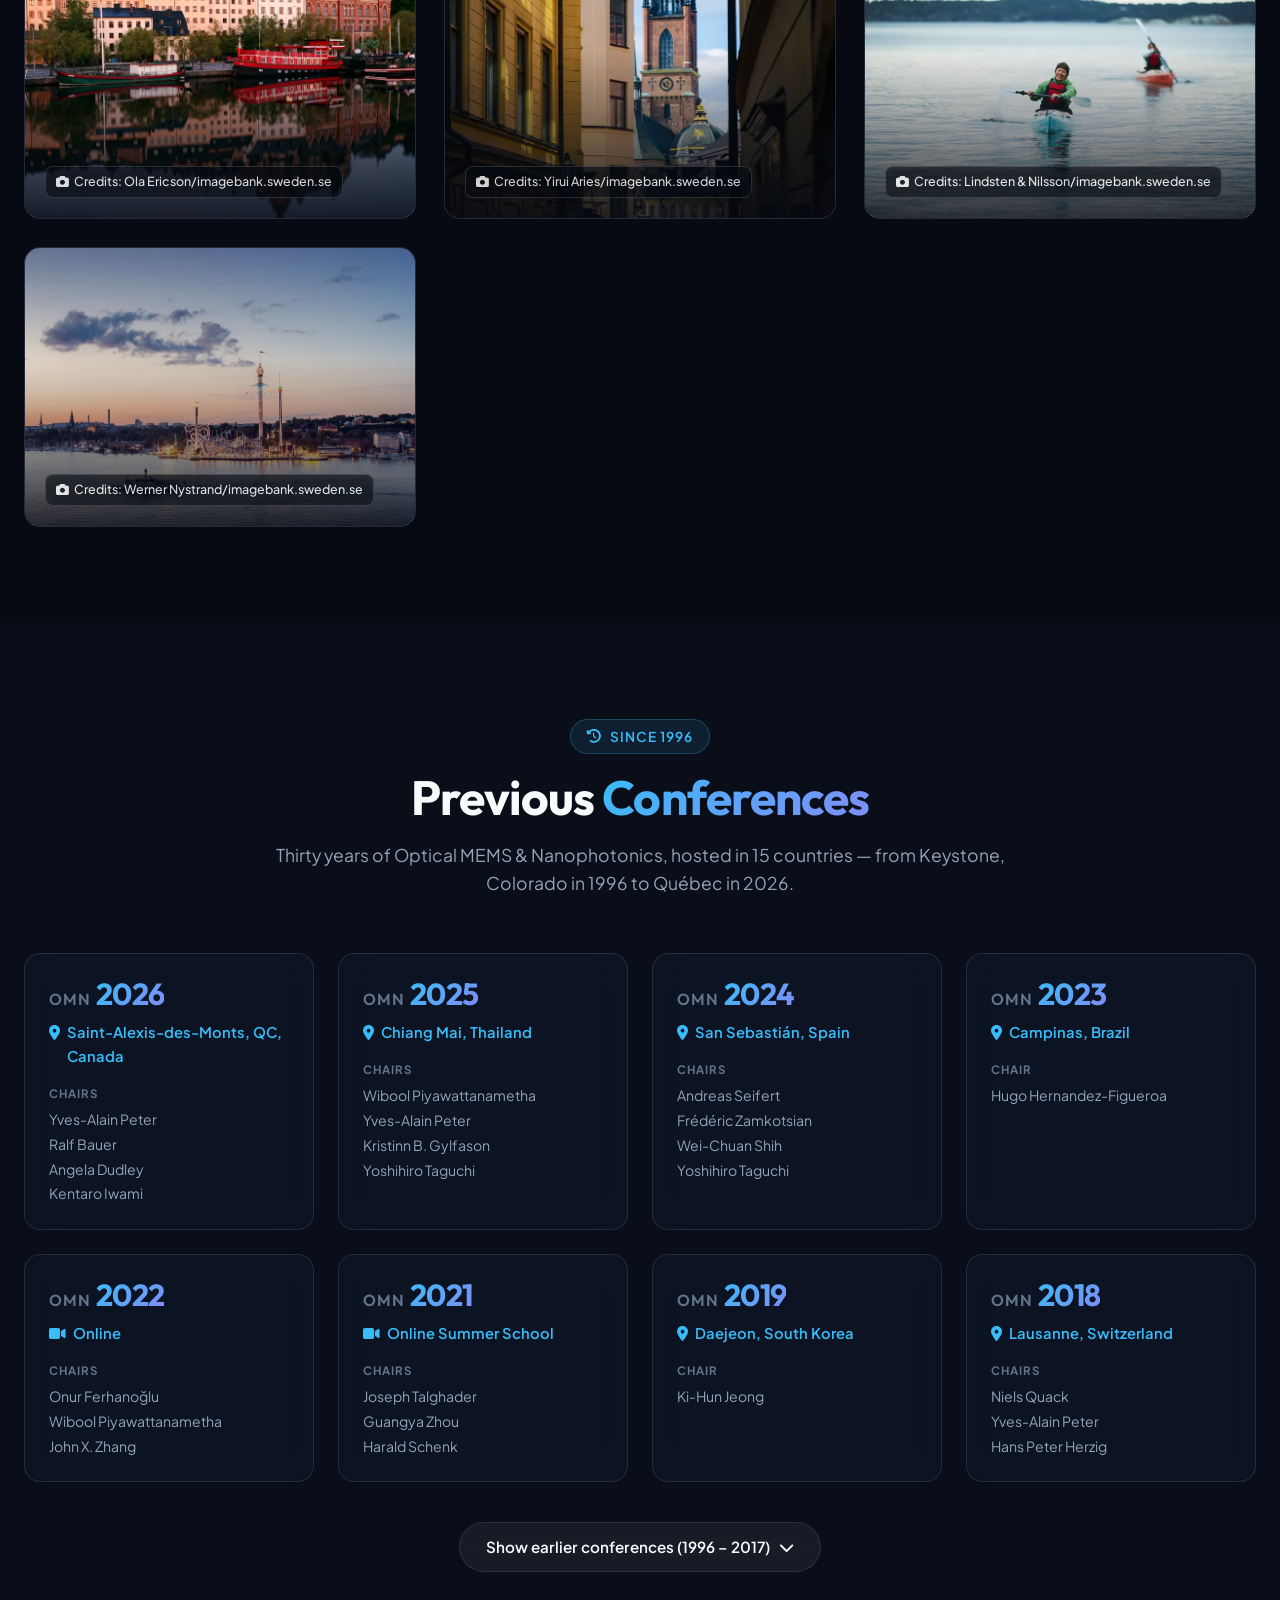
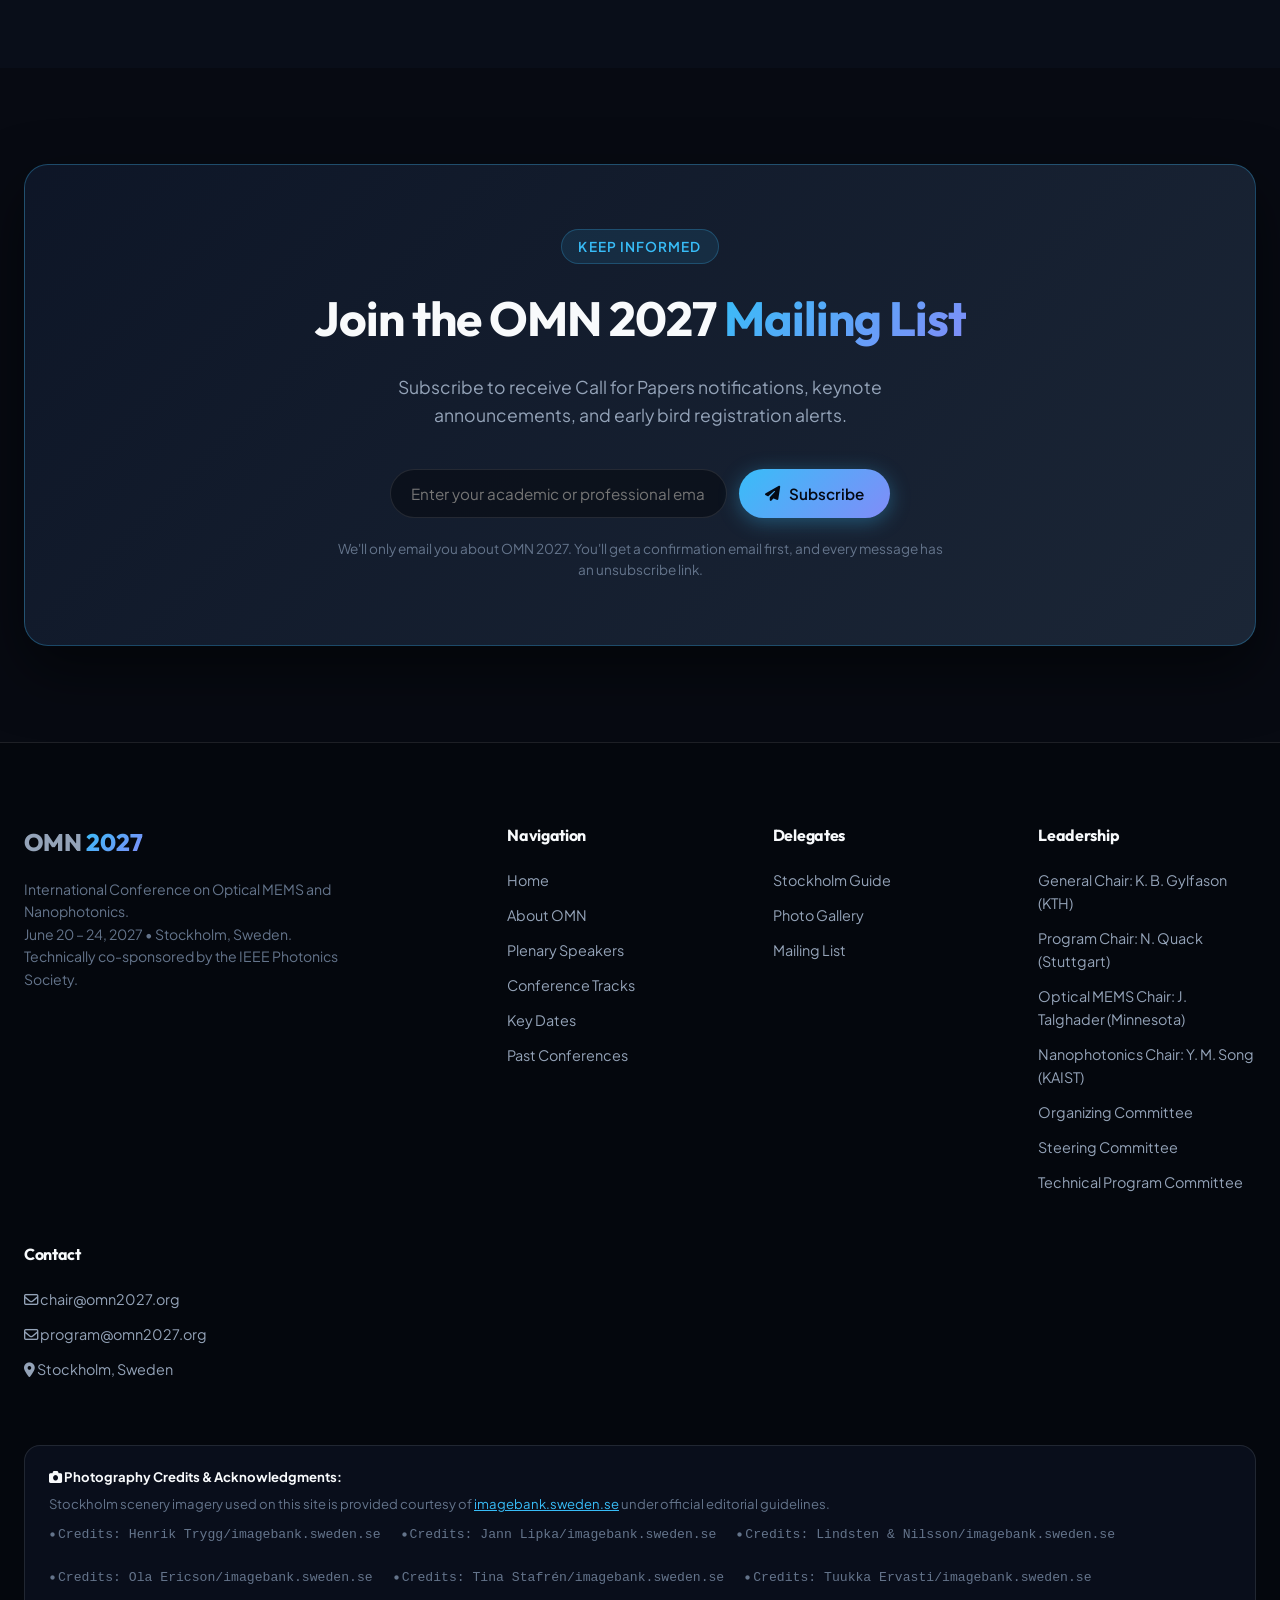
==== commit 3b078679: "Add plenary speakers Daoxin Dai and Lieven Vandersypen - Add a Plenary Speakers section after the IE" ====
--- a/index.html
+++ b/index.html
@@ -38,7 +38,7 @@
   <link rel="stylesheet"
     href="https://fonts.googleapis.com/css2?family=Outfit:wght@400;500;600;700;800&family=Plus+Jakarta+Sans:wght@300;400;500;600;700&display=swap">
   <!-- ?v= makes browsers fetch fresh copies: change it (here and on script.js) whenever styles.css or script.js changes -->
-  <link rel="stylesheet" href="styles.css?v=20261113">
+  <link rel="stylesheet" href="styles.css?v=20261117">
   <!-- Icons load without blocking first paint -->
   <link rel="stylesheet" href="https://cdnjs.cloudflare.com/ajax/libs/font-awesome/6.4.0/css/all.min.css" media="print"
     onload="this.media='all'">
@@ -68,6 +68,23 @@
       }
     },
     "description": "The premier international annual gathering presenting breakthrough advances in Optical MEMS, micro-optics, nanophotonics, integrated photonics, and quantum optics.",
+    "performer": [
+      {
+        "@type": "Person",
+        "name": "Daoxin Dai",
+        "url": "https://person.zju.edu.cn/en/dxdai",
+        "affiliation": [
+          { "@type": "EducationalOrganization", "name": "Zhejiang University" },
+          { "@type": "EducationalOrganization", "name": "China Jiliang University" }
+        ]
+      },
+      {
+        "@type": "Person",
+        "name": "Lieven Vandersypen",
+        "url": "https://learningforlife.tudelft.nl/instructors/lieven-vandersypen/",
+        "affiliation": { "@type": "EducationalOrganization", "name": "Delft University of Technology" }
+      }
+    ],
     "organizer": {
       "@type": "Organization",
       "name": "OMN 2027 Organizing Committee",
@@ -212,6 +229,7 @@
           <ul class="nav-links" id="nav-links">
             <li><a href="#hero" class="active">Home</a></li>
             <li><a href="#about">About OMN</a></li>
+            <li><a href="#speakers">Speakers</a></li>
             <li><a href="#committee">Organizers</a></li>
             <li><a href="#topics">Scope & Topics</a></li>
             <li><a href="#timeline">Key Dates</a></li>
@@ -407,6 +425,60 @@
         <img src="images/sponsors/ieee-photonics-society-lockup-white.png" width="1242" height="259"
           alt="IEEE Photonics Society and IEEE">
       </a>
+    </div>
+  </section>
+
+  <!-- Plenary Speakers. Four plenaries, some shared with Transducers 2027; keep this in step with
+       https://transducers-eurosensors2027.org/program/speakers.html -->
+  <section class="speakers-section" id="speakers">
+    <div class="container">
+      <div class="section-header">
+        <div class="section-tag"><i class="fa-solid fa-microphone-lines"></i> Plenary Program</div>
+        <h2 class="section-title">Plenary <span class="gradient-text">Speakers</span></h2>
+        <p class="section-subtitle">OMN 2027 will feature four plenary talks, some of them shared with
+          <a href="https://transducers-eurosensors2027.org/program/speakers.html" target="_blank"
+            rel="noopener">Transducers 2027</a>. More speakers will be announced.</p>
+      </div>
+
+      <div class="speakers-grid">
+        <article class="speaker-card">
+          <img class="speaker-photo" src="images/web/Dai_Daoxin-200.webp" width="100" height="100" loading="lazy"
+            decoding="async" alt="Daoxin Dai">
+          <span class="speaker-badge">Plenary Speaker</span>
+          <h3 class="speaker-name">
+            <a href="https://person.zju.edu.cn/en/dxdai" target="_blank" rel="noopener">Daoxin Dai</a>
+          </h3>
+          <p class="speaker-affiliation">Zhejiang University and China Jiliang University, China</p>
+          <p class="speaker-talk">Switchable Silicon Photonics with Extremely Low Power Consumption</p>
+          <p class="speaker-abstract">
+            How mechanical (MEMS) and piezoelectric (PZT) actuation can make silicon photonic switches, filters and
+            modulators reconfigurable at very low power, including non-volatile devices that keep their state with the
+            power off, for scalable and energy-efficient optical interconnects.
+          </p>
+        </article>
+
+        <article class="speaker-card">
+          <img class="speaker-photo" src="images/web/Vandersypen_Lieven-200.webp" width="100" height="100"
+            loading="lazy" decoding="async" alt="Lieven Vandersypen">
+          <span class="speaker-badge">Plenary Speaker</span>
+          <h3 class="speaker-name">
+            <a href="https://learningforlife.tudelft.nl/instructors/lieven-vandersypen/" target="_blank"
+              rel="noopener">Lieven Vandersypen</a>
+          </h3>
+          <p class="speaker-affiliation">Delft University of Technology, Netherlands</p>
+          <p class="speaker-talk">A Vision for a Semiconductor Quantum Processor</p>
+          <p class="speaker-abstract">
+            Spin qubits, single electrons held in nanoscale transistor-like structures, are among the most promising
+            routes to a quantum computer at scale. The talk covers the basics of semiconductor qubits, sets out a
+            blueprint for a large spin-based quantum processor, and reports recent steps toward building one.
+          </p>
+        </article>
+      </div>
+
+      <p class="speakers-note">
+        <i class="fa-solid fa-circle-info"></i> Plenary talks are open to attendees of both OMN 2027 and Transducers
+        2027.
+      </p>
     </div>
   </section>
 
@@ -1430,6 +1502,7 @@
           <ul class="footer-links">
             <li><a href="#hero">Home</a></li>
             <li><a href="#about">About OMN</a></li>
+            <li><a href="#speakers">Plenary Speakers</a></li>
             <li><a href="#topics">Conference Tracks</a></li>
             <li><a href="#timeline">Key Dates</a></li>
             <li><a href="#history">Past Conferences</a></li>
@@ -1500,7 +1573,7 @@
     <span id="toast-text"></span>
   </div>
 
-  <script src="script.js?v=20261031"></script>
+  <script src="script.js?v=20261117"></script>
 </body>
 
 </html>
--- a/styles.css
+++ b/styles.css
@@ -164,7 +164,7 @@
 
 /* Wider than the page content so logo, full menu and button fit on one line */
 .site-header .container {
-  max-width: 1440px;
+  max-width: 1520px;
 }
 
 .nav-wrapper {
@@ -207,7 +207,7 @@
 .nav-links {
   display: flex;
   align-items: center;
-  gap: 2rem;
+  gap: 1.5rem;
   list-style: none;
 }
 
@@ -758,6 +758,121 @@
   font-weight: bold;
 }
 
+/* Plenary Speakers */
+.speakers-section {
+  padding: 6rem 0;
+  border-bottom: 1px solid var(--border-color);
+}
+
+.speakers-section .section-subtitle a {
+  color: var(--accent-cyan);
+  border-bottom: 1px solid rgba(56, 189, 248, 0.4);
+}
+
+.speakers-grid {
+  display: grid;
+  grid-template-columns: repeat(2, 1fr);
+  gap: 2rem;
+  max-width: 960px;
+  margin: 0 auto;
+}
+
+.speaker-card {
+  display: flex;
+  flex-direction: column;
+  align-items: center;
+  text-align: center;
+  padding: 3rem 2rem 2.5rem;
+  background: var(--bg-card);
+  border: 1px solid var(--border-color);
+  backdrop-filter: blur(16px);
+  border-radius: var(--radius-md);
+  transition: var(--transition-normal);
+}
+
+.speaker-card:hover {
+  transform: translateY(-6px);
+  border-color: rgba(251, 191, 36, 0.35);
+  box-shadow: 0 20px 40px rgba(0, 0, 0, 0.4);
+}
+
+.speaker-photo {
+  width: 100px;
+  height: 100px;
+  border-radius: 50%;
+  object-fit: cover;
+  border: 3px solid var(--accent-gold);
+  box-shadow: 0 0 25px rgba(245, 158, 11, 0.35);
+  margin-bottom: 1.5rem;
+}
+
+.speaker-badge {
+  display: inline-block;
+  margin-bottom: 1rem;
+  padding: 0.25rem 0.85rem;
+  border-radius: var(--radius-full);
+  background: rgba(251, 191, 36, 0.15);
+  border: 1px solid rgba(251, 191, 36, 0.3);
+  color: var(--accent-gold);
+  font-size: 0.8rem;
+  font-weight: 700;
+  letter-spacing: 0.05em;
+  text-transform: uppercase;
+}
+
+.speaker-name {
+  font-size: 1.6rem;
+  margin-bottom: 0.4rem;
+}
+
+.speaker-name a:hover {
+  color: var(--accent-cyan);
+}
+
+.speaker-affiliation {
+  color: var(--accent-cyan);
+  font-weight: 600;
+  margin-bottom: 1.5rem;
+}
+
+.speaker-talk {
+  width: 100%;
+  padding-top: 1.5rem;
+  border-top: 1px solid var(--border-color);
+  font-family: var(--font-heading);
+  font-size: 1.15rem;
+  font-weight: 600;
+  line-height: 1.4;
+  color: var(--text-primary);
+  margin-bottom: 0.85rem;
+}
+
+.speaker-talk::before {
+  content: "“";
+}
+
+.speaker-talk::after {
+  content: "”";
+}
+
+.speaker-abstract {
+  color: var(--text-secondary);
+  font-size: 0.92rem;
+  line-height: 1.6;
+}
+
+.speakers-note {
+  margin-top: 2.5rem;
+  text-align: center;
+  color: var(--text-muted);
+  font-size: 0.9rem;
+}
+
+.speakers-note i {
+  color: var(--accent-cyan);
+  margin-right: 0.35rem;
+}
+
 /* Conference Chairs */
 .chairs-grid {
   grid-template-columns: repeat(2, 1fr);
@@ -1464,8 +1579,15 @@
   .lightbox-next { right: 0.5rem; }
 }
 
+/* Tighter menu spacing keeps logo, full menu and button on one line down to the collapse below */
+@media (max-width: 1599px) {
+  .nav-links {
+    gap: 1.25rem;
+  }
+}
+
 /* Below this width the logo, full menu and button no longer fit on one line */
-@media (max-width: 1400px) {
+@media (max-width: 1439px) {
   .nav-links {
     position: fixed;
     top: 0;
@@ -1537,7 +1659,8 @@
     flex-direction: column;
   }
 
-  .chairs-grid {
+  .chairs-grid,
+  .speakers-grid {
     grid-template-columns: 1fr;
     max-width: 520px;
   }
